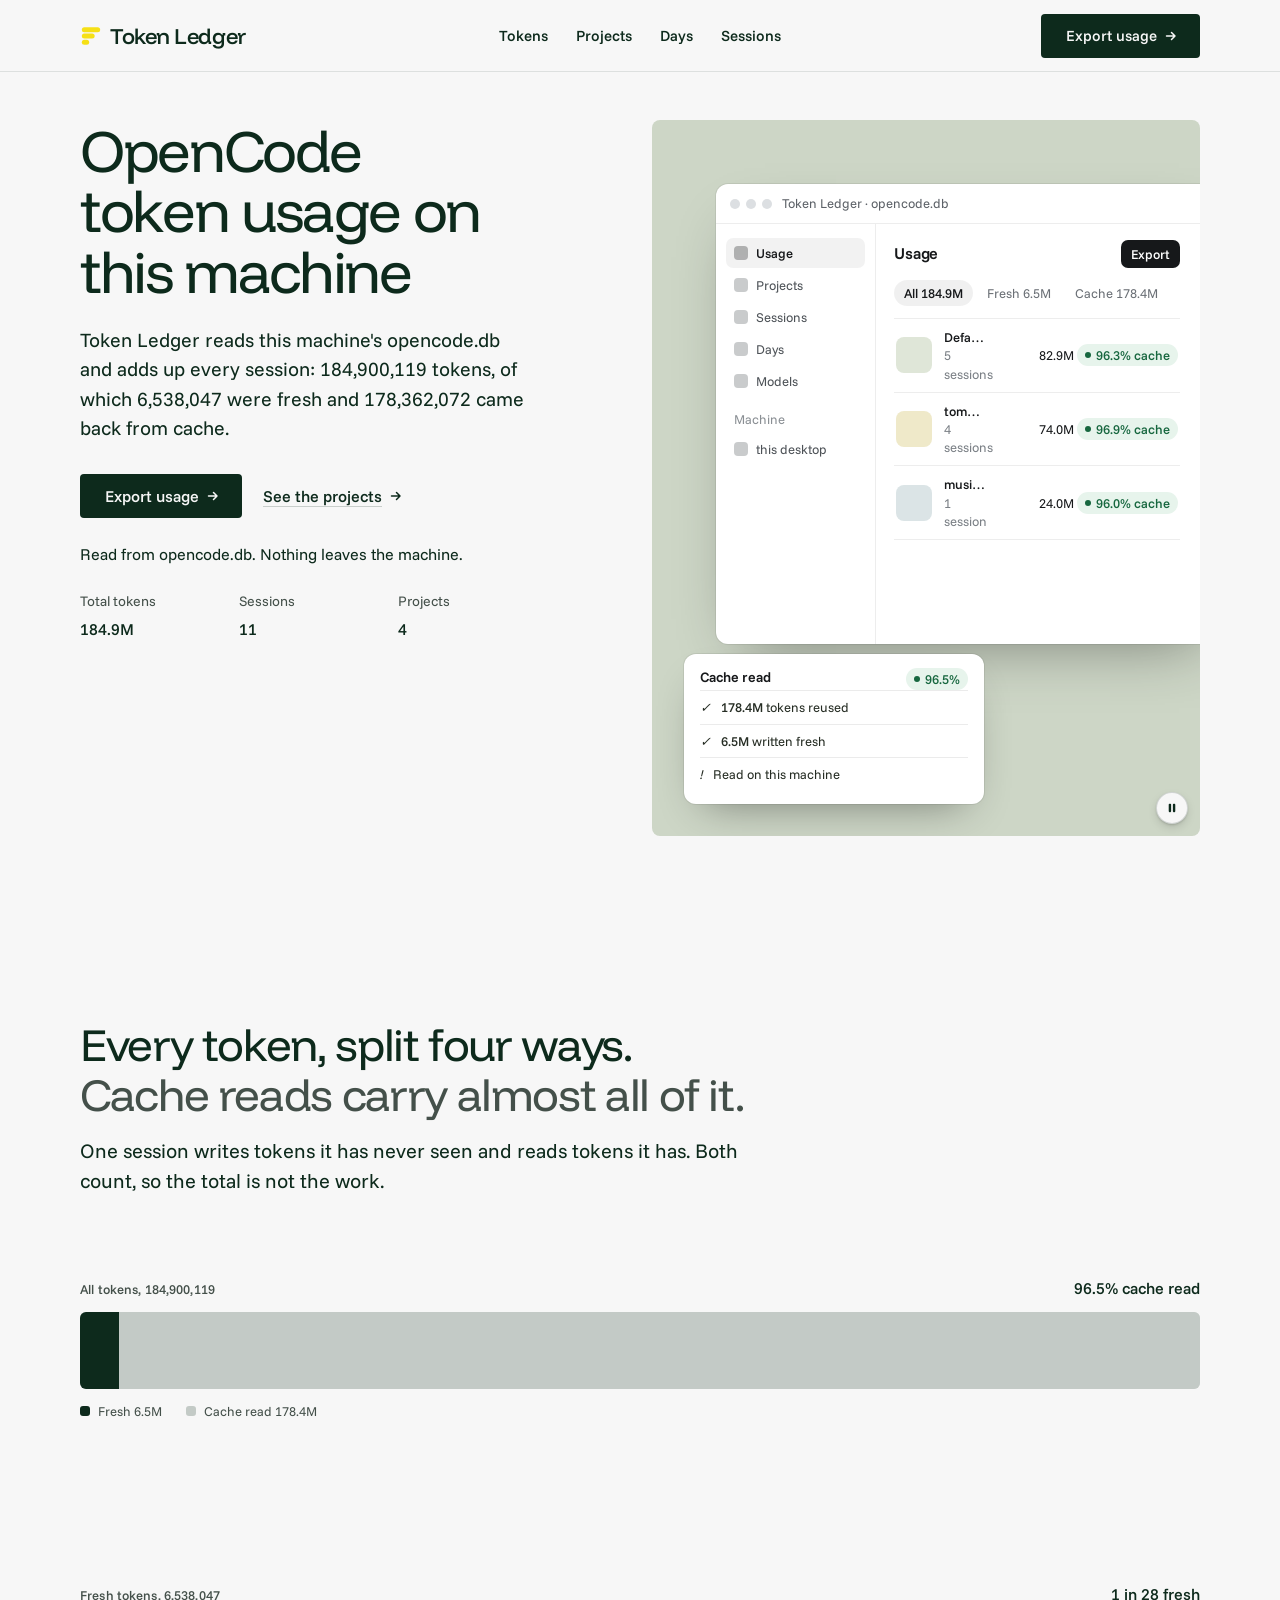
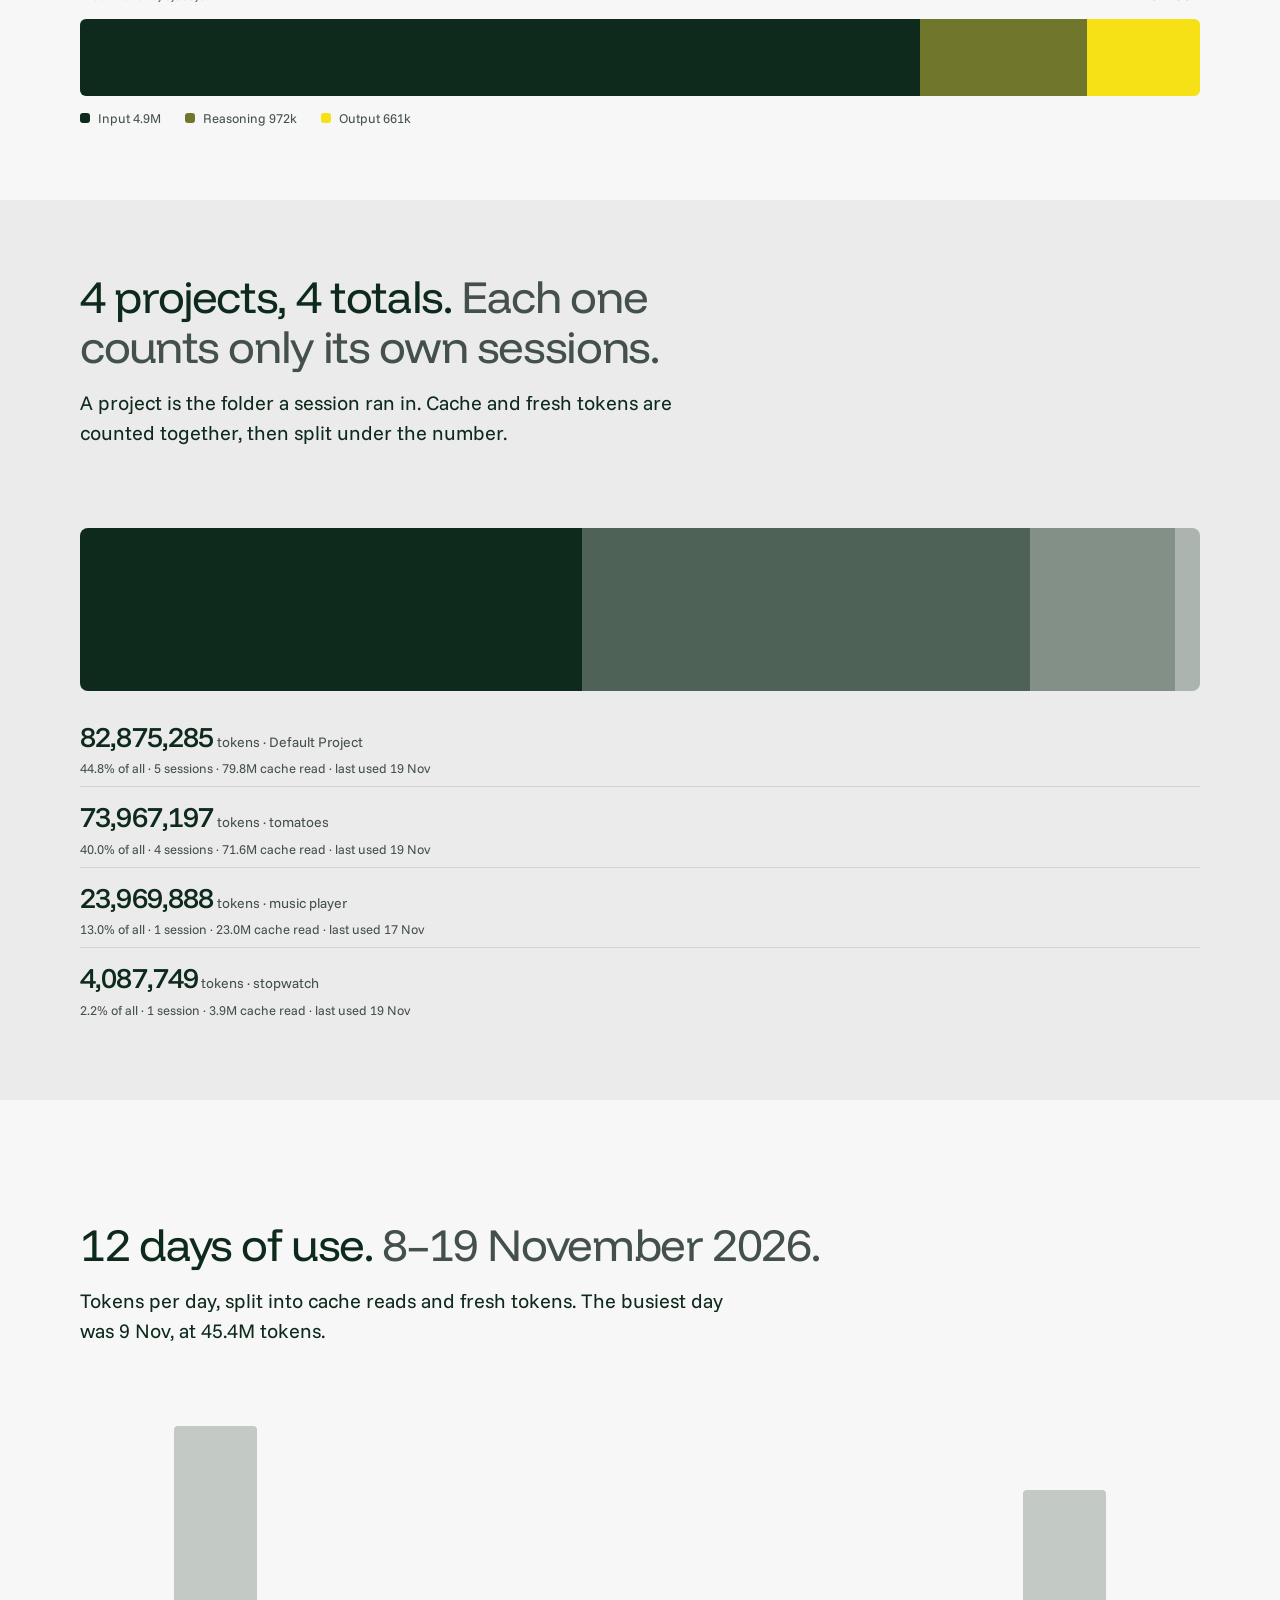
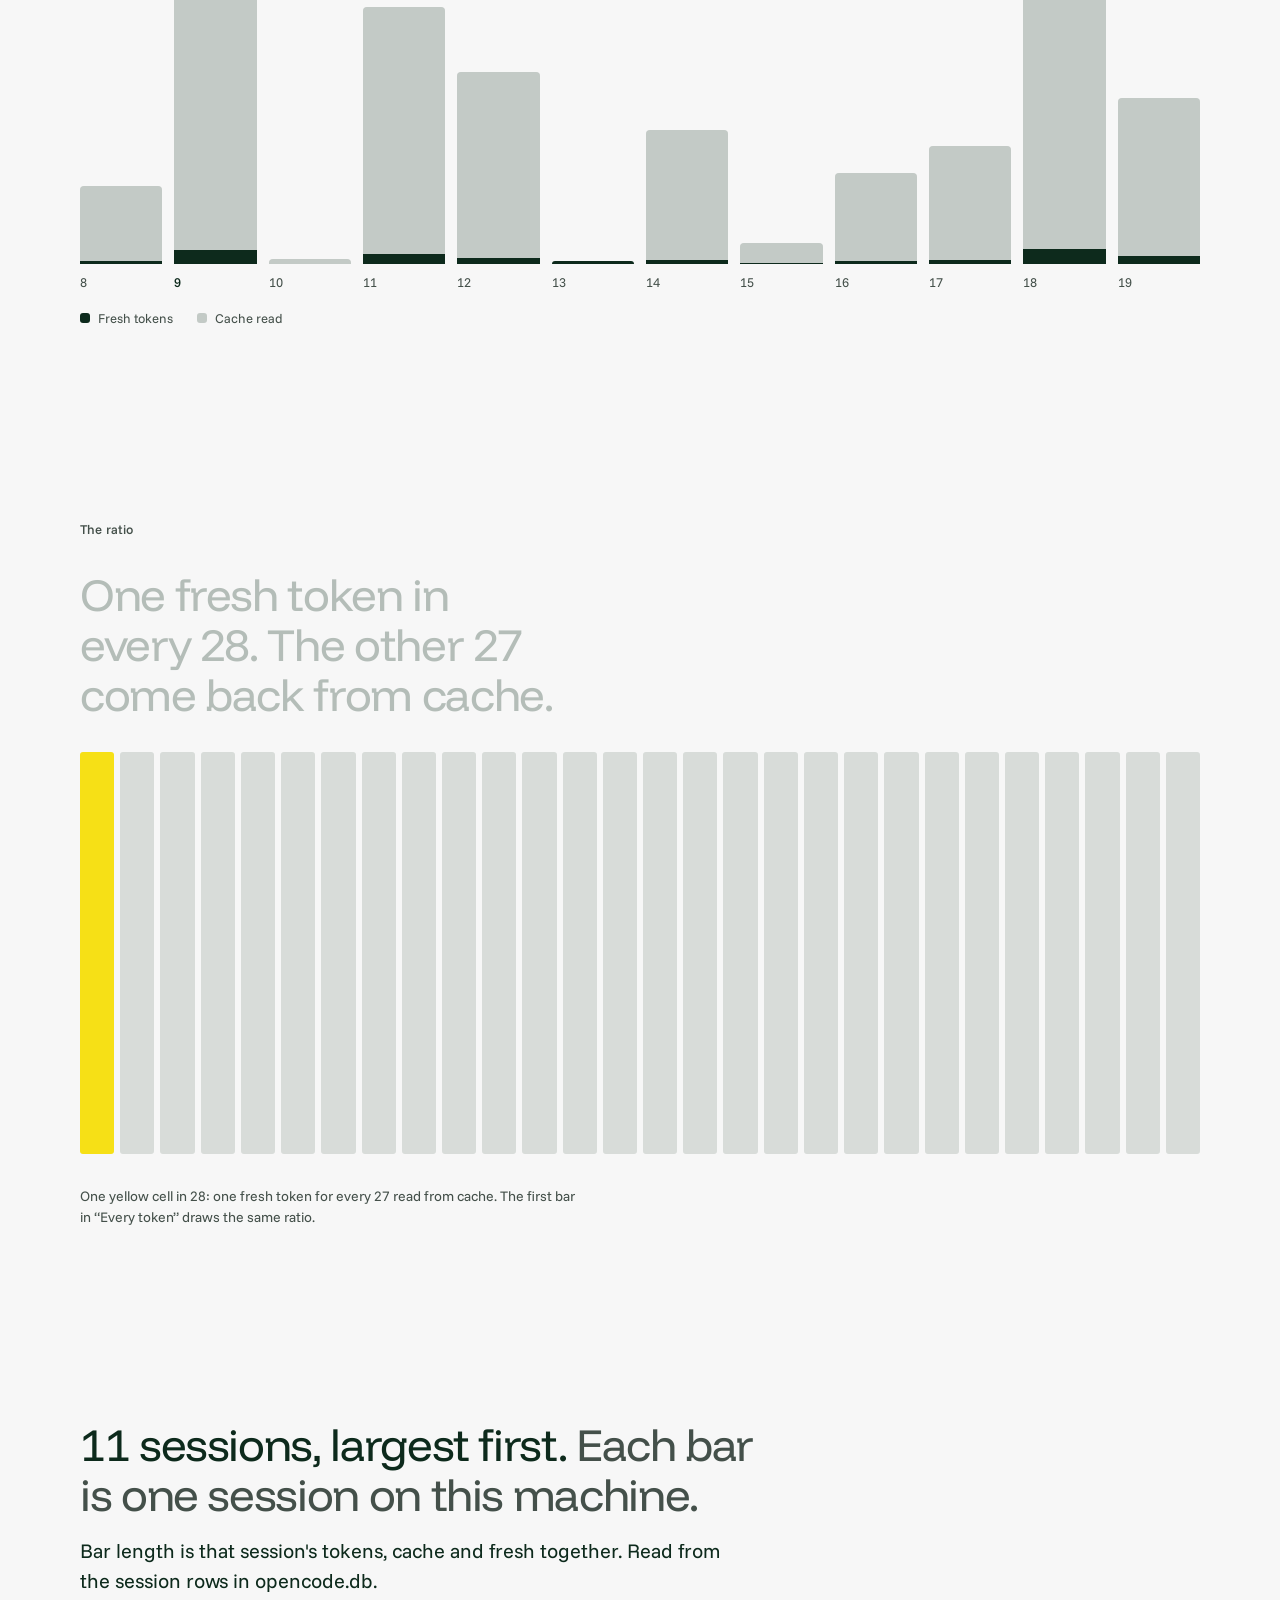
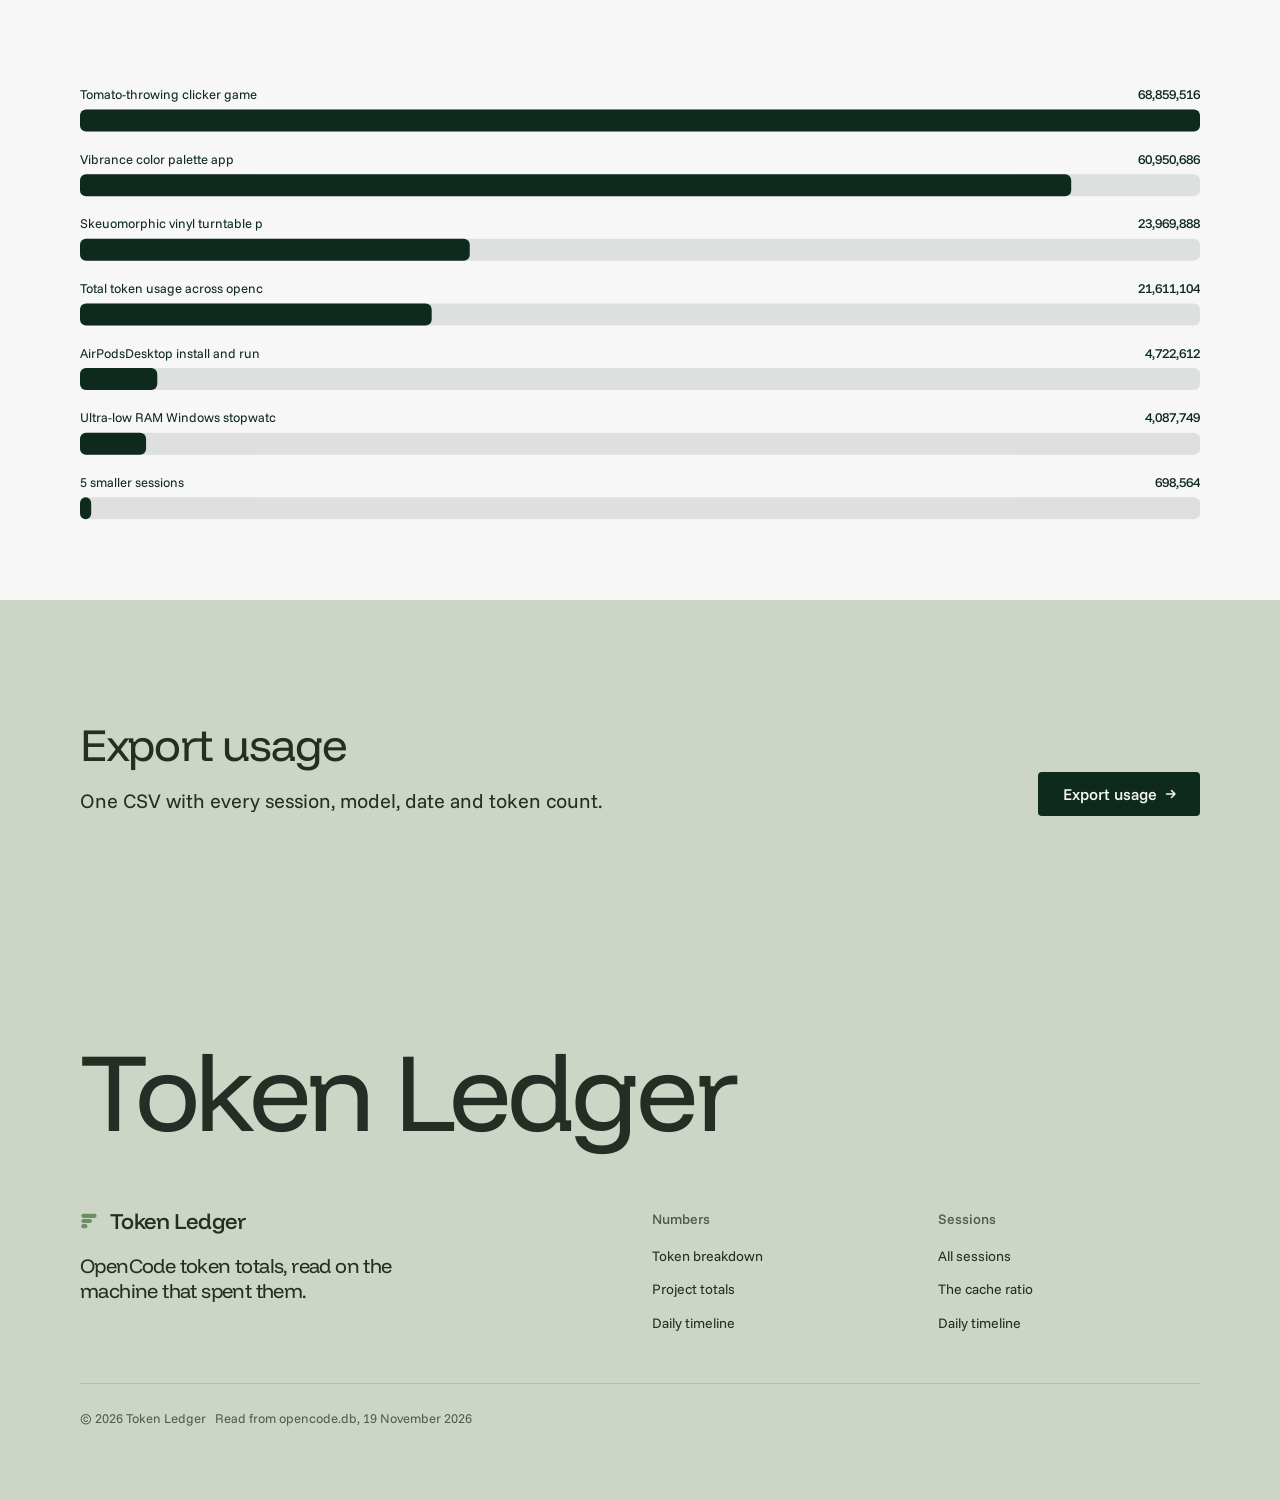
==== index.html @ 2a066fdc "Add the Token Ledger page: tokens, projects, timeline, sessions" ====
<!doctype html>
<html lang="en" data-type="software" data-radius="sharp" data-ground="sage" data-buttons="arrow" data-motion>
<head>
<meta charset="utf-8">
<meta name="viewport" content="width=device-width, initial-scale=1, viewport-fit=cover">
<title>Token Ledger: OpenCode token usage on this machine</title>
<meta name="description" content="Every token OpenCode wrote and every token it read from cache, added up from this machine's opencode.db: 184,900,119 tokens across 11 sessions and 4 projects.">
<meta property="og:type" content="website">
<meta property="og:title" content="Token Ledger: OpenCode token usage on this machine">
<meta property="og:description" content="Totals, per-project breakdown, daily timeline and session table from this machine's opencode.db.">
<meta property="og:image" content="share.jpg">
<meta name="twitter:card" content="summary_large_image">
<link rel="icon" href="favicon.svg" type="image/svg+xml">
<meta name="theme-color" content="#f7f7f7">
<meta name="site-kind" content="software">
<meta name="page-type" content="software">
<link rel="preconnect" href="https://fonts.googleapis.com">
<link rel="preconnect" href="https://fonts.gstatic.com" crossorigin>
<link href="https://fonts.googleapis.com/css2?family=Funnel+Display:wght@400..700&family=Funnel+Sans:wght@400..600&family=DM+Mono:wght@400;500&display=swap" rel="stylesheet">
<link rel="stylesheet" href="assets/system.css">
<link rel="stylesheet" href="assets/ui/cards.css">
<link rel="stylesheet" href="assets/motion/motion.css">
<link rel="stylesheet" href="assets/backgrounds/backgrounds.css">
<link rel="stylesheet" href="assets/layout/layout.css">
<link rel="stylesheet" href="assets/icons/icon.css">
<link rel="stylesheet" href="assets/layout/demo.css">
<link rel="stylesheet" href="usage.css">
<style>
:root {
  --p-bg: #f7f7f7; --p-surface: #ebebeb; --p-ink: #0d2a1c; --p-muted: #44504a;
  --p-accent: #f6e016; --p-accent-ink: #0d2a1c; --p-action: #0d2a1c; --p-action-ink: #f7f7f7;
  --p-inv-bg: #0d2a1c; --p-inv-surface: #1c3629; --p-inv-ink: #f7f7f7; --p-inv-muted: #97a39c;
  --p-inv-accent: #f6e016; --p-inv-accent-ink: #0d2a1c; --p-inv-action: #f6e016; --p-inv-action-ink: #0d2a1c;
  --font-display: "Funnel Display", system-ui, sans-serif;
  --font-text: "Funnel Sans", system-ui, sans-serif;
  --font-mono: "DM Mono", ui-monospace, "SFMono-Regular", Menlo, Consolas, monospace;
  --display-weight: 400;
  --display-tracking: -0.03em;
  --display-tracking-xl: -0.04em;
  --ly-scale: 0.98;
}
</style>
<script>document.documentElement.classList.add('m-enter');setTimeout(()=>document.documentElement.classList.add('m-enter-done'),700)</script>
<script src="assets/backgrounds/backgrounds.js"></script>
</head>
<body>
<!-- type: software
     deal: hero collage, nav nav-centre, close close--word, footer footer--statement,
           rhythm surface-pairs, buttons arrow, mark stack, grounds: the lit sage ground (hero art, footer)
     moment: word-highlight, written inline in #note (the kit's moments folder shipped empty) -->

<header class="nav nav--centre">
  <div class="wrap nav__bar">
    <a class="skip-link" href="#top">Skip to content</a>
    <a class="nav__logo" href="#top"><span class="mark" data-mark="stack" aria-hidden="true"></span>Token Ledger</a>
    <nav class="nav__links" aria-label="Main">
      <div class="nav__item"><a class="nav__link" href="#tokens">Tokens</a></div>
      <div class="nav__item"><a class="nav__link" href="#projects">Projects</a></div>
      <div class="nav__item"><a class="nav__link" href="#timeline">Days</a></div>
      <div class="nav__item"><a class="nav__link" href="#sessions">Sessions</a></div>
    </nav>
    <div class="nav__actions">
      <button class="btn btn--primary" type="button" data-export>Export usage</button>
    </div>
    <button class="nav__toggle" type="button" aria-expanded="false" aria-label="Menu">
      <svg width="18" height="18" viewBox="0 0 18 18" aria-hidden="true"><path d="M2 5h14M2 13h14" stroke="currentColor" stroke-width="1.6" stroke-linecap="round"/></svg>
    </button>
  </div>
</header>

<main id="top">
  <section class="hero hero--collage" data-enter aria-labelledby="hero-h">
    <div class="wrap"><div class="hero-text grid hero__grid">
      <div class="hero__text span-5">
        <h1 id="hero-h">OpenCode token usage on this machine</h1>
        <p class="hero__lead">Token Ledger reads this machine's opencode.db and adds up every session: 184,900,119 tokens, of which 6,538,047 were fresh and 178,362,072 came back from cache.</p>
        <div class="btn-row"><button class="btn btn--primary" type="button" data-export>Export usage</button><a class="btn btn--secondary" href="#projects">See the projects</a></div>
        <p class="hero__proof">Read from opencode.db. Nothing leaves the machine.</p>
        <dl class="hero-facts">
          <div><dt>Total tokens</dt><dd>184.9M</dd></div>
          <div><dt>Sessions</dt><dd>11</dd></div>
          <div><dt>Projects</dt><dd>4</dd></div>
        </dl>
      </div>
      <div class="hero__art span-6 start-7" role="img" aria-label="Token Ledger's usage window: the three projects with their totals, and a card showing that 96.5% of tokens were read from cache">
        <div class="ly-piece ly-piece--main d-win" aria-hidden="true">
          <div class="d-win__bar"><span class="d-win__dots"><i></i><i></i><i></i></span><span>Token Ledger · opencode.db</span></div>
          <div class="d-win__body">
            <div class="d-side">
              <span class="is-on"><i></i>Usage</span><span><i></i>Projects</span><span><i></i>Sessions</span><span><i></i>Days</span><span><i></i>Models</span>
              <span class="d-side__label">Machine</span><span><i></i>this desktop</span>
            </div>
            <div class="d-main">
              <div class="d-main__head"><h4>Usage</h4><span class="d-btn">Export</span></div>
              <div class="d-tabs"><span class="is-on">All 184.9M</span><span>Fresh 6.5M</span><span>Cache 178.4M</span></div>
              <div class="d-rows">
                <div class="d-row"><span class="d-thumb" style="background:#dfe6d8"></span><div><b>Default Project</b><small>5 sessions</small></div><span class="num">82.9M</span><span class="d-chip">96.3% cache</span></div>
                <div class="d-row"><span class="d-thumb" style="background:#efe9c9"></span><div><b>tomatoes</b><small>4 sessions</small></div><span class="num">74.0M</span><span class="d-chip">96.9% cache</span></div>
                <div class="d-row"><span class="d-thumb" style="background:#dbe4e6"></span><div><b>music player</b><small>1 session</small></div><span class="num">24.0M</span><span class="d-chip">96.0% cache</span></div>
              </div>
            </div>
          </div>
        </div>
        <div class="ly-piece ly-piece--note d-card" aria-hidden="true" data-ly-steps="700">
          <div class="d-card__row"><h5>Cache read</h5><span class="d-chip">96.5%</span></div>
          <div class="tl-note__line" data-step><i>✓</i><span><b>178.4M</b> tokens reused</span></div>
          <div class="tl-note__line" data-step><i>✓</i><span><b>6.5M</b> written fresh</span></div>
          <div class="tl-note__line" data-step><i class="warn">!</i><span>Read on this machine</span></div>
        </div>
      </div>
    </div></div>
  </section>

  <section class="section tl-fill" id="tokens" aria-labelledby="tokens-h">
    <div class="wrap">
      <div class="section-head">
        <h2 id="tokens-h">Every token, split four ways. <span class="muted">Cache reads carry almost all of it.</span></h2>
        <p>One session writes tokens it has never seen and reads tokens it has. Both count, so the total is not the work.</p>
      </div>
      <div class="tl-chart" role="img" aria-label="Token Ledger's split of 184,900,119 tokens: 96.5% cache read and 3.5% fresh. Of the 6,538,047 fresh tokens, 75.0% are input, 14.9% reasoning and 10.1% output.">
        <div class="tl-chart__unit">
          <p class="tl-scale"><span class="t-label muted">All tokens, 184,900,119</span><b>96.5% cache read</b></p>
          <div class="tl-bar tl-bar--lg"><i class="tl-bar__fresh" style="--fresh: 3.5%"></i><i class="tl-bar__cache"></i></div>
          <p class="tl-key"><span><i class="tl-swatch"></i>Fresh 6.5M</span><span><i class="tl-swatch tl-swatch--cache"></i>Cache read 178.4M</span></p>
        </div>
        <div class="tl-chart__unit">
          <p class="tl-scale"><span class="t-label muted">Fresh tokens, 6,538,047</span><b>1 in 28 fresh</b></p>
          <div class="tl-bar tl-bar--lg">
            <i class="tl-bar__fresh" style="--fresh: 75.0%"></i>
            <i class="tl-bar__fresh" style="--fresh: 14.9%; background: color-mix(in oklab, var(--ink) 55%, var(--accent))"></i>
            <i class="tl-bar__fresh" style="--fresh: 10.1%; background: var(--accent)"></i>
          </div>
          <p class="tl-key">
            <span><i class="tl-swatch"></i>Input 4.9M</span>
            <span><i class="tl-swatch" style="background: color-mix(in oklab, var(--ink) 55%, var(--accent))"></i>Reasoning 972k</span>
            <span><i class="tl-swatch" style="background: var(--accent)"></i>Output 661k</span>
          </p>
        </div>
      </div>
    </div>
  </section>

  <section class="section tl-fill ground-surface" id="projects" aria-labelledby="projects-h">
    <div class="wrap">
      <div class="section-head">
        <h2 id="projects-h">4 projects, 4 totals. <span class="muted">Each one counts only its own sessions.</span></h2>
        <p>A project is the folder a session ran in. Cache and fresh tokens are counted together, then split under the number.</p>
      </div>
      <div class="tl-split" role="img" aria-label="Share of all 184,900,119 tokens: Default Project 44.8%, tomatoes 40.0%, music player 13.0%, stopwatch 2.2%">
        <i style="width:44.8%; background:color-mix(in oklab, var(--ink) 100%, var(--bg))"></i>
        <i style="width:40.0%; background:color-mix(in oklab, var(--ink) 68%, var(--bg))"></i>
        <i style="width:13.0%; background:color-mix(in oklab, var(--ink) 44%, var(--bg))"></i>
        <i style="width:2.2%; background:color-mix(in oklab, var(--ink) 26%, var(--bg))"></i>
      </div>
      <ul class="tl-proj-list">
        <li>
          <p class="tl-proj__total"><b>82,875,285</b> tokens &middot; Default Project</p>
          <p class="tl-proj__meta">44.8% of all &middot; 5 sessions &middot; 79.8M cache read &middot; last used 19 Nov</p>
        </li>
        <li>
          <p class="tl-proj__total"><b>73,967,197</b> tokens &middot; tomatoes</p>
          <p class="tl-proj__meta">40.0% of all &middot; 4 sessions &middot; 71.6M cache read &middot; last used 19 Nov</p>
        </li>
        <li>
          <p class="tl-proj__total"><b>23,969,888</b> tokens &middot; music player</p>
          <p class="tl-proj__meta">13.0% of all &middot; 1 session &middot; 23.0M cache read &middot; last used 17 Nov</p>
        </li>
        <li>
          <p class="tl-proj__total"><b>4,087,749</b> tokens &middot; stopwatch</p>
          <p class="tl-proj__meta">2.2% of all &middot; 1 session &middot; 3.9M cache read &middot; last used 19 Nov</p>
        </li>
      </ul>
    </div>
  </section>

  <section class="section tl-fill" id="timeline" aria-labelledby="timeline-h">
    <div class="wrap">
      <div class="section-head">
        <h2 id="timeline-h">12 days of use. <span class="muted">8&ndash;19 November 2026.</span></h2>
        <p>Tokens per day, split into cache reads and fresh tokens. The busiest day was 9 Nov, at 45.4M tokens.</p>
      </div>
      <div class="tl-days" style="--cols: 12" role="img" aria-label="Daily token totals from 8&ndash;19 November 2026, 12 bars, the busiest 9 Nov at 45.4M tokens">
        <div class="tl-day" style="--v:16.6"><div class="tl-day__fill"><i class="tl-day__cache" style="--f:96.8"></i><i class="tl-day__fresh" style="--f:3.2"></i></div><span class="tl-day__label">8</span></div>
        <div class="tl-day tl-day--peak" style="--v:100.0"><div class="tl-day__fill"><i class="tl-day__cache" style="--f:96.8"></i><i class="tl-day__fresh" style="--f:3.2"></i></div><span class="tl-day__label">9</span></div>
        <div class="tl-day" style="--v:1.1"><div class="tl-day__fill"><i class="tl-day__cache" style="--f:96.8"></i><i class="tl-day__fresh" style="--f:3.2"></i></div><span class="tl-day__label">10</span></div>
        <div class="tl-day" style="--v:55.0"><div class="tl-day__fill"><i class="tl-day__cache" style="--f:96.1"></i><i class="tl-day__fresh" style="--f:3.9"></i></div><span class="tl-day__label">11</span></div>
        <div class="tl-day" style="--v:41.1"><div class="tl-day__fill"><i class="tl-day__cache" style="--f:97.0"></i><i class="tl-day__fresh" style="--f:3.0"></i></div><span class="tl-day__label">12</span></div>
        <div class="tl-day tl-day--zero" style="--v:0.0"><div class="tl-day__fill"><i class="tl-day__cache" style="--f:0.0"></i><i class="tl-day__fresh" style="--f:100.0"></i></div><span class="tl-day__label">13</span></div>
        <div class="tl-day" style="--v:28.6"><div class="tl-day__fill"><i class="tl-day__cache" style="--f:97.0"></i><i class="tl-day__fresh" style="--f:3.0"></i></div><span class="tl-day__label">14</span></div>
        <div class="tl-day" style="--v:4.5"><div class="tl-day__fill"><i class="tl-day__cache" style="--f:97.0"></i><i class="tl-day__fresh" style="--f:3.0"></i></div><span class="tl-day__label">15</span></div>
        <div class="tl-day" style="--v:19.5"><div class="tl-day__fill"><i class="tl-day__cache" style="--f:97.0"></i><i class="tl-day__fresh" style="--f:3.0"></i></div><span class="tl-day__label">16</span></div>
        <div class="tl-day" style="--v:25.3"><div class="tl-day__fill"><i class="tl-day__cache" style="--f:96.9"></i><i class="tl-day__fresh" style="--f:3.1"></i></div><span class="tl-day__label">17</span></div>
        <div class="tl-day" style="--v:80.2"><div class="tl-day__fill"><i class="tl-day__cache" style="--f:96.1"></i><i class="tl-day__fresh" style="--f:3.9"></i></div><span class="tl-day__label">18</span></div>
        <div class="tl-day" style="--v:35.5"><div class="tl-day__fill"><i class="tl-day__cache" style="--f:95.1"></i><i class="tl-day__fresh" style="--f:4.9"></i></div><span class="tl-day__label">19</span></div>
      </div>
      <div class="tl-key tl-timeline-key">
        <span><i class="tl-swatch"></i>Fresh tokens</span>
        <span><i class="tl-swatch tl-swatch--cache"></i>Cache read</span>
      </div>
    </div>
  </section>

  <section class="section tl-fill tl-note" id="note" aria-labelledby="note-h" data-scroll-moment>
    <div class="wrap">
      <p class="t-label muted">The ratio</p>
      <h2 id="note-h" class="tl-statement"><span class="tl-say"><span class="tl-word" data-word>One</span> <span class="tl-word" data-word>fresh</span> <span class="tl-word" data-word>token</span> <span class="tl-word" data-word>in</span> <span class="tl-word" data-word>every</span> <span class="tl-word" data-word>28.</span></span> <span class="tl-say"><span class="tl-word tl-word--muted" data-word>The</span> <span class="tl-word tl-word--muted" data-word>other</span> <span class="tl-word tl-word--muted" data-word>27</span> <span class="tl-word tl-word--muted" data-word>come</span> <span class="tl-word tl-word--muted" data-word>back</span> <span class="tl-word tl-word--muted" data-word>from</span> <span class="tl-word tl-word--muted" data-word>cache.</span></span></h2>
      <div class="tl-dots" style="--n: 28" role="img" aria-label="One yellow cell and 27 pale cells: one fresh token for every 27 read from cache"><i class="is-fresh"></i><i></i><i></i><i></i><i></i><i></i><i></i><i></i><i></i><i></i><i></i><i></i><i></i><i></i><i></i><i></i><i></i><i></i><i></i><i></i><i></i><i></i><i></i><i></i><i></i><i></i><i></i><i></i></div>
      <p class="t-small muted tl-note__foot">One yellow cell in 28: one fresh token for every 27 read from cache. The first bar in “Every token” draws the same ratio.</p>
    </div>
  </section>

  <section class="section tl-fill" id="sessions" aria-labelledby="sessions-h">
    <div class="wrap">
      <div class="section-head">
        <h2 id="sessions-h">11 sessions, largest first. <span class="muted">Each bar is one session on this machine.</span></h2>
        <p>Bar length is that session's tokens, cache and fresh together. Read from the session rows in opencode.db.</p>
      </div>
      <svg class="tl-sbar" width="100%" aria-labelledby="sessions-h">
        <text class="tl-sbar__name" x="0" y="5.14%">Tomato-throwing clicker game</text>
        <text class="tl-sbar__value" x="100%" y="5.14%" text-anchor="end">68,859,516</text>
        <rect class="tl-sbar__track" x="0" y="7.43%" width="100%" height="4.86%" rx="6"/>
        <rect class="tl-sbar__fill" x="0" y="7.43%" width="100.0%" height="4.86%" rx="6"/>
        <text class="tl-sbar__name" x="0" y="19.43%">Vibrance color palette app</text>
        <text class="tl-sbar__value" x="100%" y="19.43%" text-anchor="end">60,950,686</text>
        <rect class="tl-sbar__track" x="0" y="21.71%" width="100%" height="4.86%" rx="6"/>
        <rect class="tl-sbar__fill" x="0" y="21.71%" width="88.5%" height="4.86%" rx="6"/>
        <text class="tl-sbar__name" x="0" y="33.71%">Skeuomorphic vinyl turntable p</text>
        <text class="tl-sbar__value" x="100%" y="33.71%" text-anchor="end">23,969,888</text>
        <rect class="tl-sbar__track" x="0" y="36.00%" width="100%" height="4.86%" rx="6"/>
        <rect class="tl-sbar__fill" x="0" y="36.00%" width="34.8%" height="4.86%" rx="6"/>
        <text class="tl-sbar__name" x="0" y="48.00%">Total token usage across openc</text>
        <text class="tl-sbar__value" x="100%" y="48.00%" text-anchor="end">21,611,104</text>
        <rect class="tl-sbar__track" x="0" y="50.29%" width="100%" height="4.86%" rx="6"/>
        <rect class="tl-sbar__fill" x="0" y="50.29%" width="31.4%" height="4.86%" rx="6"/>
        <text class="tl-sbar__name" x="0" y="62.29%">AirPodsDesktop install and run</text>
        <text class="tl-sbar__value" x="100%" y="62.29%" text-anchor="end">4,722,612</text>
        <rect class="tl-sbar__track" x="0" y="64.57%" width="100%" height="4.86%" rx="6"/>
        <rect class="tl-sbar__fill" x="0" y="64.57%" width="6.9%" height="4.86%" rx="6"/>
        <text class="tl-sbar__name" x="0" y="76.57%">Ultra-low RAM Windows stopwatc</text>
        <text class="tl-sbar__value" x="100%" y="76.57%" text-anchor="end">4,087,749</text>
        <rect class="tl-sbar__track" x="0" y="78.86%" width="100%" height="4.86%" rx="6"/>
        <rect class="tl-sbar__fill" x="0" y="78.86%" width="5.9%" height="4.86%" rx="6"/>
        <text class="tl-sbar__name" x="0" y="90.86%">5 smaller sessions</text>
        <text class="tl-sbar__value" x="100%" y="90.86%" text-anchor="end">698,564</text>
        <rect class="tl-sbar__track" x="0" y="93.14%" width="100%" height="4.86%" rx="6"/>
        <rect class="tl-sbar__fill" x="0" y="93.14%" width="1.0%" height="4.86%" rx="6"/>
      </svg>
    </div>
  </section>
</main>

<footer class="footer closing footer--statement" id="contact" aria-labelledby="close-h">
  <div class="wrap">
    <div class="closing__cta close--word">
      <div class="section-head--split">
        <div><h2 id="close-h">Export usage</h2><p class="t-lead">One CSV with every session, model, date and token count.</p></div>
        <button class="btn btn--primary" type="button" data-export>Export usage</button>
      </div>
      <p class="close__word" aria-hidden="true">Token Ledger</p>
    </div>
    <div class="closing__links">
      <div class="grid">
        <div class="span-6 stack-4">
          <a class="nav__logo" href="#top"><span class="mark" data-mark="stack" aria-hidden="true"></span>Token Ledger</a>
          <p class="footer__lede">OpenCode token totals, read on the machine that spent them.</p>
        </div>
        <div class="span-3 start-7 footer__col"><h3>Numbers</h3><ul><li><a href="#tokens">Token breakdown</a></li><li><a href="#projects">Project totals</a></li><li><a href="#timeline">Daily timeline</a></li></ul></div>
        <div class="span-3 footer__col"><h3>Sessions</h3><ul><li><a href="#sessions">All sessions</a></li><li><a href="#note">The cache ratio</a></li><li><a href="#timeline">Daily timeline</a></li></ul></div>
      </div>
      <div class="footer__legal">
        <span>&copy; 2026 Token Ledger &nbsp; Read from opencode.db, 19 November 2026</span>
      </div>
    </div>
  </div>
</footer>

<script type="module" src="assets/system.js"></script>
<script type="module" src="assets/motion/motion.js"></script>
<script type="module" src="assets/layout/layout.js"></script>
<script type="module" src="usage.js"></script>
</body>
</html>
---- assets/system.css ----
/*
  taste-skill system.css - the one system for the page. Link it first, then assets/ui/cards.css (the
  feature card, its panel and the fragment placements), then set the palette (--p-*), the fonts and
  the radius set on :root in the page (node scripts/start.mjs prints that block).
  Do not add a second grid, spacing scale, type scale, radius scale, button or card style.
*/

/* ---------------------------------------------------------------- tokens */
:root {
  /* palette (hex only; fx.js reads --bg --surface --ink --muted --accent --accent-ink) */
  --p-bg: #ffffff;
  --p-surface: #f4f4f4;
  --p-ink: #111111;
  --p-muted: #6b6b6b;
  --p-accent: #1a4be0;
  --p-accent-ink: #ffffff;
  --p-action: #1a4be0;      /* buttons, links, focus: the accent, or the ink when the accent is too pale */
  --p-action-ink: #ffffff;
  --p-inv-bg: #111111;
  --p-inv-surface: #1c1c1c;
  --p-inv-ink: #f4f4f4;
  --p-inv-muted: #a3a3a3;
  --p-inv-accent: #ffffff;
  --p-inv-accent-ink: #111111;
  --p-inv-action: #ffffff;
  --p-inv-action-ink: #111111;
  /* the lit ground behind UI and in the closing band (references/cards.md), one per page, tech pages only
     (none on kind other, which is flat): <html data-ground="sand|sky|sage|painting">. system.js gives it to every ground
     that holds UI, on light and dark pages alike; --hue on one panel changes only its accent */
  --ground-bg: #d9ccb7; --ground-surface: #e9e0d2; --ground-ink: #2a2622; --ground-muted: #5a534a; --ground-accent: #a8794a;

  /* fonts */
  --font-display: system-ui, -apple-system, "Segoe UI", sans-serif;
  --font-text: system-ui, -apple-system, "Segoe UI", sans-serif;
  --font-mono: ui-monospace, "SFMono-Regular", Menlo, Consolas, monospace;
  --display-weight: 400;    /* headlines 400; 500 on a tech page (software, gaming, hardware) */
  --display-tracking: -0.025em;

  /* the page rhythm (references/layout-v4.md): one section per screen. The header is fixed and
     --nav tall; every section is padded --padt above and --padb (plus the phone action bar, --bar)
     below, and is exactly one or two screens tall (--h: 1 or 2; --hm on a phone). The hero's words
     start --hgap under the header and its content ends --hpadb above the fold. */
  --nav: 72px;
  --padt: 120px;
  --padb: 72px;
  --hgap: 48px;
  --hpadb: 64px;
  --bar: 0px;
  /* grid: one .wrap (alias .container) for the header, every section and the footer, the same
     --gut on both sides: 1280 wide at x 80-1360 at 1440, 342 at x 24-366 at 390 */
  --container: 1280px;
  --gut: 80px;
  --pad: var(--gut);
  --gutter: 24px;

  /* spacing: 4/8 scale */
  --s-1: 4px;  --s-2: 8px;  --s-3: 12px; --s-4: 16px; --s-5: 24px;
  --s-6: 32px; --s-7: 48px; --s-8: 64px; --s-9: 96px; --s-10: 128px;
  --section: 40px;      /* only a .section outside main (the kit's demo pages); every main > section and
                           footer.closing take --padt and --padb */
  --section-band: 56px; /* the same for an older footer outside footer.closing */
  --head-gap: 48px;     /* the one heading-to-content gap, 32 on a phone (layout.css reads it as --ly-head-gap) */
  --card-pad: 16px;     /* card padding (cards.css sets its own for cards with a panel) */
  --card-gap: 16px;     /* gap between cards */

  /* type scale (the only sizes on the page) */
  --t-label: 13px;
  --t-small: 14px;
  --t-body: 16px;
  --t-lead: 18px;
  --t-card: 18px;
  --t-h3: 24px;
  /* straight lines from the phone size at 390 to the desktop size at 1440 (system.md's table) */
  --t-h2: clamp(30px, 1.72vw + 23.3px, 48px);
  --t-h1: clamp(38px, 3.24vw + 25.4px, 72px);
  /* a big number stays a step under the h2 (VI-11): 38 at 1440, 28 at 390, so it never reads as a
     section heading; a stats row and a price set their own, smaller still */
  --t-stat: clamp(28px, .952vw + 24.29px, 38px);

  /* radius: one scale (soft by default; data-radius on <html> switches it) */
  --r-sm: 8px;  --r-md: 12px; --r-lg: 20px; --r-btn: 8px;

  /* controls (fixed here; a page never adds its own) */
  --btn-h: 44px;
  --btn-h-sm: 36px;
  --nav-h: var(--nav);  /* the older name, kept for the kit's files */
  --icon: 16px;         /* small icons: socials, menu chevrons, mono brand marks */

  /* motion: the one UI ease-out (motion.css --m-ease and ui/base.css --u-ease read it; references/motion.md) */
  --ease: cubic-bezier(.2, .8, .2, 1);
  --dur: 180ms;
}
html[data-radius="sharp"] { --r-sm: 4px; --r-md: 6px;  --r-lg: 8px;  --r-btn: 4px; }
html[data-radius="soft"]  { --r-sm: 8px; --r-md: 12px; --r-lg: 20px; --r-btn: 8px; }
html[data-radius="round"] { --r-sm: 10px; --r-md: 16px; --r-lg: 24px; --r-btn: 999px; }
/* the four lit grounds (references/cards.md); sand is the default above. painting goes with
   painterly-landscape (x.ai's daylight sky over olive hills) */
html[data-ground="sky"]      { --ground-bg: #c6d3df; --ground-surface: #d6e0e9; --ground-ink: #25303a; --ground-muted: #4d5964; --ground-accent: #3f6a92; }
html[data-ground="sage"]     { --ground-bg: #cdd6c6; --ground-surface: #dce3d6; --ground-ink: #262d24; --ground-muted: #535b51; --ground-accent: #6c8e63; }
html[data-ground="painting"] { --ground-bg: #79a8d6; --ground-surface: #a6c4e2; --ground-ink: #16212c; --ground-muted: #273949; --ground-accent: #9c9b3c; }
/* cards.css takes its card and panel radii from this scale */
html[data-radius] .card { --c-r: var(--r-lg); }
html[data-radius] .panel { --p-r: var(--r-md); }

/* a phone: the header 56, the sections padded 96 / 48, the hero's words 40 under the header and its
   content ending 24 above the fold, 24 at both sides, 12 between columns */
@media (max-width: 639px) {
  :root { --nav: 56px; --padt: 96px; --padb: 48px; --hgap: 40px; --hpadb: 24px; --gut: 24px; --gutter: 12px; --card-gap: 12px; --head-gap: 32px; }
}
@media (min-width: 640px) {
  :root { --gut: 48px; --section: 48px; --section-band: 72px; --card-pad: 24px; }
}
@media (min-width: 1024px) {
  :root { --gut: 80px; --section: 56px; --section-band: 96px; --card-gap: 24px;
          --t-lead: 20px; --t-card: 20px; --t-h3: 28px; }
  /* a place (and a local service): the 1200 column at x 120-1320 */
  html[data-type="place"] { --gut: 120px; --container: 1200px; }
}
/* a place (VI-06, ST-96, PH-23): its own smaller type (h1 48/53 and 32/37, h2 32/40 and 24/30, titles
   and the sub-line 20 and 18), the Recipe 3 hero's gap under its photograph (40, 24 on a phone),
   square photographs and cards and 2px buttons, whatever data-radius and data-buttons say */
:root[data-type="place"] {
  --hgap: 40px;
  --t-h1: clamp(32px, 1.524vw + 26.06px, 48px);
  --t-h2: clamp(24px, .762vw + 21px, 32px);
  --t-h3: clamp(20px, .381vw + 18.51px, 24px);
  --r-sm: 2px; --r-md: 0px; --r-lg: 0px; --r-btn: 2px;
}
:root[data-type="place"] :is(h1, .t-h1) { line-height: 1.104; }
:root[data-type="place"] :is(h2, .t-h2) { line-height: 1.25; }
@media (max-width: 639px) {
  :root[data-type="place"] { --hgap: 24px; }
  :root[data-type="place"] :is(h1, .t-h1) { line-height: 1.156; }
}

/* ---------------------------------------------------------------- grounds (at most three) */
:root, .ground-base {
  --bg: var(--p-bg); --surface: var(--p-surface); --ink: var(--p-ink); --muted: var(--p-muted);
  --accent: var(--p-accent); --accent-ink: var(--p-accent-ink); --card: var(--p-surface);
  --action: var(--p-action); --action-ink: var(--p-action-ink);
}
.ground-surface {
  --bg: var(--p-surface); --surface: var(--p-bg); --ink: var(--p-ink); --muted: var(--p-muted);
  --accent: var(--p-accent); --accent-ink: var(--p-accent-ink); --card: var(--p-bg);
  --action: var(--p-action); --action-ink: var(--p-action-ink);
}
.ground-inverse {
  --bg: var(--p-inv-bg); --surface: var(--p-inv-surface); --ink: var(--p-inv-ink); --muted: var(--p-inv-muted);
  --accent: var(--p-inv-accent); --accent-ink: var(--p-inv-accent-ink); --card: var(--p-inv-surface);
  --action: var(--p-inv-action); --action-ink: var(--p-inv-action-ink);
}
:root, .ground-base, .ground-surface, .ground-inverse {
  --line: color-mix(in oklab, var(--ink) 11%, transparent);
  --line-strong: color-mix(in oklab, var(--ink) 20%, transparent);
  /* effects (fx.js) and UI fragments (assets/ui) take the colours of the ground they sit on */
  --fx-bg: var(--bg); --fx-surface: var(--surface); --fx-ink: var(--ink); --fx-muted: var(--muted);
  --fx-accent: var(--accent); --fx-accent-ink: var(--accent-ink);
  --ui-font: var(--font-text); --ui-mono: var(--font-mono); --ui-radius: var(--r-md);
}
.ground-base, .ground-surface, .ground-inverse { background: var(--bg); color: var(--ink); }

/* ---------------------------------------------------------------- base */
*, *::before, *::after { box-sizing: border-box; }
/* an anchor lands on the section's top (the judge's frame): the fixed header covers --nav of its --padt */
html { -webkit-text-size-adjust: 100%; scroll-padding-top: 0; scroll-behavior: auto; margin: 0; }
body {
  margin: 0; background: var(--bg); color: var(--ink);
  font: 400 var(--t-body)/1.55 var(--font-text);
  -webkit-font-smoothing: antialiased; text-rendering: optimizeLegibility; overflow-x: clip;
}
img, svg, video, canvas { display: block; max-width: 100%; }
/* hidden means hidden, also on an img the line above makes a block (a menu tab's photograph, a peek photograph) */
[hidden] { display: none !important; }
img, video { height: auto; }
a { color: inherit; text-decoration: none; }
button { font: inherit; color: inherit; }
h1, h2, h3, h4, p, ul, ol, figure, blockquote { margin: 0; }
ul, ol { padding: 0; list-style: none; }
h1, h2, h3, h4 {
  font-family: var(--font-display); font-weight: var(--display-weight);
  letter-spacing: var(--display-tracking); text-wrap: balance; overflow-wrap: break-word;
  /* a long word (a German compound at 390) breaks at a syllable with a hyphen, in the language of <html lang>;
     only words of 10 letters or more, 4 at least on each side, so a short English heading never breaks */
  hyphens: auto; -webkit-hyphens: auto; hyphenate-limit-chars: 10 4 4;
}
h1, .t-h1 { font-size: var(--t-h1); line-height: 1.04; }
h2, .t-h2 { font-size: var(--t-h2); line-height: 1.1; }
h3, .t-h3 { font-size: var(--t-h3); line-height: 1.2; }
h4, .t-card { font-family: var(--font-text); font-weight: 500; font-size: var(--t-card); line-height: 1.3; letter-spacing: -0.01em; }
p { text-wrap: pretty; }
.t-lead  { font-size: var(--t-lead); line-height: 1.5; }
.t-body  { font-size: var(--t-body); line-height: 1.55; }
.t-small { font-size: var(--t-small); line-height: 1.5; }
.t-label { font-size: var(--t-label); font-weight: 500; line-height: 1.4; letter-spacing: 0.01em; }
.t-stat  { font-family: var(--font-display); font-weight: var(--display-weight); font-size: var(--t-stat);
           line-height: 1; letter-spacing: var(--display-tracking); font-variant-numeric: tabular-nums; }
.muted { color: var(--muted); }
.mono  { font-family: var(--font-mono); }
.measure { max-width: 62ch; }
:focus-visible { outline: 2px solid var(--action); outline-offset: 2px; border-radius: 2px; }
::selection { background: color-mix(in oklab, var(--accent) 30%, transparent); }

/* ---------------------------------------------------------------- grid */
.wrap, .container { width: min(100% - 2 * var(--gut), var(--container)); margin-inline: auto; padding-inline: 0; }
.grid { display: grid; grid-template-columns: repeat(12, minmax(0, 1fr)); column-gap: var(--gutter); row-gap: var(--card-gap); }
.grid > * { min-width: 0; grid-column: 1 / -1; }
.section { padding-block: var(--section); }

/* ---------------------------------------------------------------- one section per screen
   The page is a stack of screens. Framed at scrollY = k x the screen height, a shot shows exactly one
   section: the hero alone on the first screen, every other section (and footer.closing, the close and
   the footer in one) exactly one or two screens tall, its h2 first, --padt under its top. Heights
   and padding do it: no pinning, snapping or script.
     <section class="section" id=".." style="--h: 2">     (2 screens; --hm sets a phone's count alone)
       <div class="wrap"> the h2 first, then the content </div>     (the one in-flow child)
     </section>
   A layer (a full-bleed photograph or ground behind the words) is an <img class="layer" aria-hidden="true">
   beside the .wrap. Content must fit: one screen holds 708px of content at 1440x900 (900 - 120 - 72),
   two hold 1,608 (the second screen's part starts --padt under its top with .g2). From 640 to 1279 a
   section keeps at least its screens and grows past them rather than overlap the next. */
main > :is(section, .section), footer.closing {
  position: relative; box-sizing: border-box;
  height: calc(var(--h, 1) * 100vh); height: calc(var(--h, 1) * 100svh);
  padding: var(--padt) 0 calc(var(--padb) + var(--bar));
}
main > :is(section, .section) > :is(.wrap, .container), footer.closing > .wrap { position: relative; z-index: 1; height: 100%; }
main > :is(section, .section) > :is(.wrap, .container):not(.grid) { display: flex; flex-direction: column; }
/* a .wrap that is the section's grid too (class="wrap grid"): its rows start at the top */
main > :is(section, .section) > :is(.wrap, .container).grid { align-content: start; }
/* .fill: the block that takes what the screen leaves under the heading (a photograph, a frame) */
main > :is(section, .section) > .wrap > .fill { flex: 1 1 0; min-height: 0; }
/* two screens as two groups: row 1 the h2 and the first group, row 2 the rest (no second h2), starting
   --padt under the second screen's top, so the second shot looks like any other section */
main > :is(section, .section).g2, footer.closing.g2 { --h: 2; }
main > :is(section, .section).g2 > :is(.wrap, .container), footer.closing.g2 > .wrap { display: grid; grid-template-rows: minmax(0, 1fr) minmax(0, 1fr); row-gap: calc(var(--padt) + var(--padb) + var(--bar)); }
main > :is(section, .section).g2 > :is(.wrap, .container) > *, footer.closing.g2 > .wrap > * { min-height: 0; align-self: start; }
main > :is(section, .section).g2 > :is(.wrap, .container) > :is(.group, .fill) { align-self: stretch; }
/* a group: one screen's part of a .g2 section (its h2 and first rows, or the rest) */
.group { display: flex; flex-direction: column; min-height: 0; }
/* each screen's card row runs down to that screen's foot (the cards stretch, their panels grow), so
   the second screen of a .g2 is never a short row over an empty ground; both rows end on the same line */
@media (min-width: 1024px) {
  main > :is(section, .section).g2 > .wrap > .grid:last-child,
  main > :is(section, .section).g2 > .wrap > .group > .grid:last-child { align-self: stretch; flex: 1 1 auto; min-height: 0; }
}
.group > .fill { flex: 1 1 0; min-height: 0; }
@media (min-width: 640px) and (max-width: 1279px) {
  main > :is(section, .section):not(.hero, .section--hero), footer.closing {
    height: auto; min-height: calc(var(--h, 1) * 100vh); min-height: calc(var(--h, 1) * 100svh);
  }
  /* the section is a column and its .wrap takes all of it, so a .fill (a photograph, a frame) still
     grows to the section's foot (a min-height percentage would not resolve, leaving it at its least) */
  /* :where() keeps it at no weight, so a page's own phone- or tablet-only hiding (section.desk-only { display: none }) wins */
  :where(main > :is(section, .section):not(.hero, .section--hero), footer.closing) { display: flex; flex-direction: column; }
  main > :is(section, .section):not(.hero, .section--hero) > :is(.wrap, .container), footer.closing > .wrap { flex: 1 0 auto; height: auto; min-height: 0; }
}
/* a phone: lvh (the screen with its bars hidden) for every section but the hero; --hm when stacking
   makes the content taller than the desktop count */
@media (max-width: 639px) {
  /* at least its screens, never less: content a screen cannot hold makes the section taller (the rhythm
     check then asks for --hm: 2 or less content); a fixed height would lay its last rows over the next
     section, the fault the phone shots showed most (a list under the closing heading and its button) */
  main > :is(section, .section):not(.hero, .section--hero), footer.closing {
    height: auto; min-height: calc(var(--hm, var(--h, 1)) * 100vh); min-height: calc(var(--hm, var(--h, 1)) * 100lvh);
  }
  /* one grid row at least the screens tall that grows with the .wrap's content: the .wrap is stretched to
     it, so its .fill and its two groups still share a definite height */
  /* (at no weight, as on the tablet: a page's own section.desk-only { display: none } still hides it) */
  :where(main > :is(section, .section):not(.hero, .section--hero):has(> :is(.wrap, .container)), footer.closing) {
    display: grid; grid-template-columns: minmax(0, 1fr); grid-template-rows: 1fr; grid-auto-rows: auto;
  }
  main > :is(section, .section):not(.hero, .section--hero) > :is(.wrap, .container), footer.closing > .wrap { height: auto; }
  main > :is(section, .section).g2m, footer.closing.g2m { --hm: 2; }
  main > :is(section, .section).g2m > :is(.wrap, .container), footer.closing.g2m > .wrap { display: grid; grid-template-rows: minmax(0, 1fr) minmax(0, 1fr); row-gap: calc(var(--padt) + var(--padb) + var(--bar)); }
  /* stacked in one, the two groups keep the open cards' 32px, so the first group's last panel never meets
     the next card's title */
  main > :is(section, .section).g2:not(.g2m) > :is(.wrap, .container) { display: flex; row-gap: var(--s-6); }
  /* what the two screens leave goes around the second group, so it opens below the header, not on the fold */
  main > :is(section, .section).g2:not(.g2m) > :is(.wrap, .container) > :last-child { margin-block: auto; }
  main > :is(section, .section).g2:not(.g2m) > :is(.wrap, .container) > * { align-self: stretch; }
}
/* a layer: the photograph or ground of a whole section, under its words, edge to edge */
main > :is(section, .section) > :is(img, video, canvas, picture).layer,
footer.closing > :is(img, video, canvas, picture).layer {
  position: absolute; inset: 0; z-index: 0; width: 100%; height: 100%; max-width: none; object-fit: cover; object-position: var(--pos, 50% 50%);
}
main > :is(section, .section) > picture.layer > img { width: 100%; height: 100%; object-fit: cover; }

/* the hero: exactly the first screen, the fixed header over its top. Its words start --hgap under the
   header (--photo adds a full-bleed photograph's height above them on a place); its content ends
   --hpadb above the fold, and nothing of the next section shows, at 1440, 1024, 820 and 390.
     <section class="hero hero--<type>"><div class="wrap"><div class="hero-text"> .. </div>[one strip]</div></section>
   .hero-text holds the whole composition (the words, and the picture or window beside or under them);
   one docked strip (logos, three facts) may follow it, at most 96px, desktop only. */
main > :is(.hero, .section--hero) {
  height: 100vh; height: 100svh; min-height: 0;
  padding: calc(var(--nav) + var(--photo, 0px) + var(--hgap)) 0 calc(var(--hpadb) + var(--bar));
}
:is(.hero, .section--hero) > .wrap { height: 100%; display: grid; grid-template-rows: minmax(0, 1fr) auto; row-gap: var(--s-7); }
:is(.hero, .section--hero) > .wrap > .hero-text { min-height: 0; }
/* a phone: the hero is at least the first screen and grows when a short phone (320x640) cannot hold its
   words, buttons and picture, so nothing of it lies over the next section or under the header */
@media (max-width: 639px) {
  main > :is(.hero, .section--hero) { height: auto; min-height: 100vh; min-height: 100svh; }
  main > :is(.hero, .section--hero):has(> :is(.wrap, .container)) { display: grid; grid-template-columns: minmax(0, 1fr); grid-template-rows: 1fr; grid-auto-rows: auto; }
  main > :is(.hero, .section--hero) > :is(.wrap, .container) { height: auto; }
}
:is(.hero, .section--hero) > .wrap > .hero-strip { grid-row: 2; max-height: 96px; }
@media (max-width: 639px) { :is(.hero, .section--hero) > .wrap > .hero-strip { display: none; } }
.section--hero .section-head { max-width: 860px; }
/* the starter's own hero (hero-split): the words on span-5 top-aligned, the picture on span-6 start-7
   as tall as the hero's content box (at most 716 at 1440x900); a phone stacks words, then the picture
   in what is left */
.hero-text.hero-split { height: 100%; align-items: stretch; }
.hero-split > .hero-copy { align-self: start; }
.hero-split > .hero-visual { position: relative; min-height: 0; height: 100%; }
@media (max-width: 1023px) {
  .hero-text.hero-split { display: flex; flex-direction: column; gap: var(--s-6); }
  .hero-split > .hero-visual { flex: 1 1 0; min-height: 200px; height: auto; }
}
.hero-copy > * + * { margin-top: var(--s-5); }
/* the h1 first in the words' column: its capitals start on the picture's top line, not the line box's
   (the leading above the capitals would put the words about 12px under the photograph's top) */
.hero-copy > h1:first-child { text-box: trim-start cap alphabetic; }
.hero-copy > .btn-row { margin-top: var(--s-6); }
/* three short facts at the foot of the words' column, on the picture's bottom line (no dead space
   under the buttons): <dl class="hero-facts"><div><dt>..</dt><dd>..</dd></div> x3</dl> */
@media (min-width: 1024px) {
  .hero-split > .hero-copy { height: 100%; display: flex; flex-direction: column; }
  .hero-split > .hero-copy > .hero-facts { margin-top: auto; }
}
.hero-facts { display: grid; grid-template-columns: repeat(3, minmax(0, 1fr)); gap: var(--s-5) var(--gutter); margin: 0; }
.hero-facts > div { display: grid; gap: var(--s-1); align-content: start; }
.hero-facts dt { font-size: var(--t-small); color: var(--muted); }
.hero-facts dd { margin: 0; font-weight: 500; }
@media (max-width: 1023px) { .hero-facts { display: none; } }
/* a notice line above the h1 (changed hours, a delivery cut-off): one line with a number, static,
   starting on the left line like the h1 under it */
.hero-notice { font-size: var(--t-small); font-weight: 500; color: var(--ink); }
.hero-notice b, .hero-notice strong { font-weight: 500; color: var(--accent); }
.hero-copy > .hero-notice + h1 { margin-top: var(--s-5); }

/* a phone: open tiles from a row of three or four (rooms, goods, beans) go two-up, an odd last one
   across the row, so a row of three fits one 844px screen (stacked one under another they need two) */
@media (max-width: 639px) {
  .grid > .tile:is(.span-3, .span-4) { grid-column: auto / span 6; }
  .grid > .tile:is(.span-3, .span-4):nth-child(odd of .tile):nth-last-child(1 of .tile) { grid-column: 1 / -1; }
  .grid > .tile:is(.span-3, .span-4) .tile__head { flex-wrap: wrap; gap: 0 var(--s-2); }
}
/* a phone: open cards (words on the ground, the panel under them) stacked one under another keep 32px
   between a panel's foot and the next card's title, so a title never reads as the panel's caption */
@media (max-width: 639px) { .grid:has(> .card--open) { row-gap: var(--s-6); } }
/* a phone stacks a two-screen section's four open tiles into its two screens: their panels take 180px (a wide
   crop), so the h2 and the first two tiles of two lines each end on the first screen and the four inside both,
   not a third of a screen past. A page that sets its group's own --p-h (#features .panel) sets its phone value
   too, as the starter does */
@media (max-width: 639px) { main > :is(section, .section).g2 .card--open > .panel { --p-h: 180px; } }
/* spans: desktop >= 1024. Tablet 640-1023: text cards on span-3 and span-6 go two-up; cards with a
   panel (a visual needs the width; the one exception is a span-6 pair, below)
   and everything else (split text and visuals, span-4 cards, span-5/7/8 blocks) take the full row, so a split stacks and no row is left half empty. Phone < 640: one column. */
@media (min-width: 640px) and (max-width: 1023px) {
  .grid > .card.span-3:not(:has(> .panel)), .grid > .card.span-6:not(:has(> .panel)) { grid-column: auto / span 6; }
  /* the one exception with a panel: a 2x2 (or a pair) of span-6 cards stays two-up from 720px (a panel
     of about 310px and more, wide enough for a kit fragment), so four cards take one or two screens
     at 768-820 instead of a card per row (four stacked panels run past two screens). Split cards and
     every other span keep the full row. Under 720 a card per row. */
  @media (min-width: 720px) {
    .grid > .card.span-6:has(> .panel):not(.card--split) { grid-column: auto / span 6; }
    .grid > .card.span-6:has(> .panel):not(.card--split):nth-child(odd of .card.span-6):nth-last-child(1 of .card.span-6) { grid-column: 1 / -1; }
  }
  /* open tiles (rooms, models, people, a photo pair) go two-up; an odd last one takes the row */
  .grid > .tile:is(.span-3, .span-4, .span-6) { grid-column: auto / span 6; }
  .grid > .tile:is(.span-3, .span-4, .span-6):nth-child(odd of .tile):nth-last-child(1 of .tile) { grid-column: 1 / -1; }
}
@media (min-width: 1024px) {
  .span-2  { grid-column: auto / span 2; }
  .span-3  { grid-column: auto / span 3; }
  .span-4  { grid-column: auto / span 4; }
  .span-5  { grid-column: auto / span 5; }
  .span-6  { grid-column: auto / span 6; }
  .span-7  { grid-column: auto / span 7; }
  .span-8  { grid-column: auto / span 8; }
  .span-9  { grid-column: auto / span 9; }
  .span-10 { grid-column: auto / span 10; }
  .span-12 { grid-column: auto / span 12; }
  .start-1 { grid-column-start: 1; } .start-2 { grid-column-start: 2; } .start-3 { grid-column-start: 3; }
  .start-5 { grid-column-start: 5; } .start-6 { grid-column-start: 6; } .start-7 { grid-column-start: 7; }
  .start-4 { grid-column-start: 4; } .start-8 { grid-column-start: 8; } .start-9 { grid-column-start: 9; }
  .start-10 { grid-column-start: 10; }
  /* a split is top-aligned: the words' first line and the picture's top on one line (never centred
     against each other, never mirrored: text left, the visual right, on every split of the page) */
  .grid--middle, .grid--top { align-items: start; }
}
/* card rows: every card in a row the same height (a plain .grid stretches them) */
.grid:is(.grid--middle, .grid--top) > .card { align-self: stretch; }
/* 1024-1279: a span-4 card's panel would be about 220px wide, too narrow for real UI. Cards with a
   panel on span-4 go two-up, a span-8 one takes the row, and an odd last one takes the row too
   (steps, proof row: two, then one wide; bento: the wide card, then the four small ones two by two) */
@media (min-width: 1024px) and (max-width: 1279px) {
  .grid > .card.span-4:has(> .panel) { grid-column: auto / span 6; }
  .grid > .card.span-8:has(> .panel),
  .grid > .card.span-4:has(> .panel):nth-child(odd of .card.span-4):nth-last-child(1 of .card.span-4) { grid-column: 1 / -1; }
}

/* ---------------------------------------------------------------- section heading */
.section-head { max-width: 760px; margin-bottom: var(--head-gap); display: grid; gap: var(--s-4); }
/* every heading starts on the left line (a centred head among left ones reads as a mistake): the
   old centred head is left-aligned too */
.section-head--center { text-align: left; justify-items: start; }
/* a head row: the h2 (and its line) left, one link or the section's button at the right line */
.section-head--split { max-width: none; display: flex; align-items: end; justify-content: space-between; gap: var(--s-5); flex-wrap: wrap; }
.section-head--split > div { display: grid; gap: var(--s-4); max-width: 760px; }
.section-head p { color: var(--ink); font-size: var(--t-lead); line-height: 1.5; max-width: 60ch; }
.section-head--row { max-width: none; display: flex; align-items: end; justify-content: space-between; gap: var(--s-5); flex-wrap: wrap; }
.section-head--row > div { display: grid; gap: var(--s-4); max-width: 760px; }
/* the hero row (hero-product, hero-cycle): the h1 and its line left, the buttons right, across 1280 */
.section--hero .section-head--row { max-width: none; }

/* ---------------------------------------------------------------- buttons (one pair, a dealt look)
   One pair a page, .btn--primary and .btn--secondary, in the look dealt with the page (sections.md)
   and set once on <html data-buttons>; the markup never changes:
     solid  filled primary, outlined secondary, the radius scale (Figma; the default)
     pill   pills, a chevron after the primary's label, a tinted secondary (x.ai)
     tonal  the radius scale, a tinted secondary with no outline (Linear, Vercel)
     arrow  an arrow after the primary's label; the secondary is a text link with an arrow (Stripe)
     block  near-square corners, 48px tall; the secondary is an underlined text link (shops, hotels) */
.btn {
  display: inline-flex; align-items: center; justify-content: center; gap: var(--s-2);
  height: var(--btn-h); padding: 0 var(--s-5); border-radius: var(--r-btn); border: 1px solid transparent;
  font: 500 var(--t-body)/1 var(--font-text); letter-spacing: 0; white-space: nowrap; cursor: pointer;
  transition: background-color var(--dur) var(--ease), color var(--dur) var(--ease), border-color var(--dur) var(--ease), text-decoration-color var(--dur) var(--ease);
}
.btn--primary { background: var(--action); color: var(--action-ink); }
.btn--primary:hover { background: color-mix(in oklab, var(--action) 86%, var(--ink)); }
/* an inverted primary (the action is the ground's ink: a brand band, a lit ground): its hover steps toward the ground, as the filled one steps toward the ink */
.ground-brand .btn--primary:hover { background: color-mix(in oklab, var(--action) 88%, var(--bg)); }
/* the ground's own colour with a clear border: never grey on grey, readable on an effect too */
.btn--secondary { background: var(--bg); color: var(--ink); border-color: var(--line-strong); }
.btn--secondary:hover { background: color-mix(in oklab, var(--bg) 94%, var(--ink)); border-color: color-mix(in oklab, var(--ink) 35%, transparent); }
.btn--sm { height: var(--btn-h-sm); padding: 0 var(--s-4); font-size: var(--t-small); }
html[data-buttons="pill"] { --r-btn: 999px; }
html[data-buttons="block"] { --r-btn: 2px; --btn-h: 48px; }
html:is([data-buttons="pill"], [data-buttons="tonal"]) .btn--secondary { background: color-mix(in oklab, var(--ink) 8%, var(--bg)); border-color: transparent; }
html:is([data-buttons="pill"], [data-buttons="tonal"]) .btn--secondary:hover { background: color-mix(in oklab, var(--ink) 14%, var(--bg)); border-color: transparent; }
/* arrow and block: the secondary is a text link at the button's height (no box: one button look) */
html:is([data-buttons="arrow"], [data-buttons="block"]) .btn--secondary {
  background: none; border-color: transparent; padding-inline: var(--s-2);
  text-decoration: underline; text-underline-offset: 4px; text-decoration-color: var(--line-strong);   /* the .link look */
}
html:is([data-buttons="arrow"], [data-buttons="block"]) .btn--secondary:hover { background: none; border-color: transparent; text-decoration-color: currentColor; }
/* the glyph after a label: a chevron (pill) or an arrow (arrow), drawn so every font shows the same */
html[data-buttons="pill"] .btn--primary::after,
html[data-buttons="arrow"] :is(.btn--primary, .btn--secondary)::after {
  content: ""; flex: none; width: 12px; height: 12px; margin-right: -2px; background: currentColor;
  -webkit-mask: var(--btn-glyph) center / contain no-repeat; mask: var(--btn-glyph) center / contain no-repeat;
  transition: transform var(--dur) var(--ease);
}
html[data-buttons="pill"] { --btn-glyph: url("data:image/svg+xml,%3Csvg xmlns='http://www.w3.org/2000/svg' viewBox='0 0 12 12'%3E%3Cpath d='M4.5 2.5 8 6l-3.5 3.5' fill='none' stroke='black' stroke-width='1.6' stroke-linecap='round' stroke-linejoin='round'/%3E%3C/svg%3E"); }
html[data-buttons="arrow"] { --btn-glyph: url("data:image/svg+xml,%3Csvg xmlns='http://www.w3.org/2000/svg' viewBox='0 0 12 12'%3E%3Cpath d='M1.5 6h8.5M6.5 2.5 10 6l-3.5 3.5' fill='none' stroke='black' stroke-width='1.5' stroke-linecap='round' stroke-linejoin='round'/%3E%3C/svg%3E"); }
@media (hover: hover) and (pointer: fine) { html:is([data-buttons="pill"], [data-buttons="arrow"]) .btn:hover::after { transform: translateX(3px); } }
.btn:active { transform: translateY(1px) scale(.985); }
.btn--arrow::after { content: "\2192"; transition: transform var(--dur) var(--ease); }
@media (hover: hover) and (pointer: fine) { .btn--arrow:hover::after { transform: translateX(3px); } }
/* the drawn arrow (assets/motion: its stem grows and its head moves 3px on hover), the last child of
   a primary button, a pill or a link: <svg class="m-arrow" viewBox="0 0 12 12" aria-hidden="true">
   <path class="m-arrow__stem" d="M1 6h8"/><path class="m-arrow__head" d="M4.5 2.5 8 6l-3.5 3.5"/></svg>.
   It replaces the dealt glyph, so a button never shows two */
.m-arrow { flex: none; width: 12px; height: 12px; margin-right: -2px; overflow: visible;
           fill: none; stroke: currentColor; stroke-width: 1.6; stroke-linecap: round; stroke-linejoin: round; }
.btn--xl .m-arrow { width: 0.62em; height: 0.62em; stroke-width: 1.4; }
:is(.btn, .link, .pill):has(> .m-arrow)::after { content: none; display: none; }
.btn-row { display: flex; flex-wrap: wrap; gap: var(--s-3); align-items: center; }
.section-head--center .btn-row { justify-content: center; }
/* on the phone every button row stacks full width */
@media (max-width: 639px) {
  .btn-row { flex-direction: column; align-items: stretch; width: 100%; justify-self: stretch; }
  /* full width, the second action is a text link at the button's height under the filled one (an
     outline across the whole screen reads as a rule, a pale fill as a switched-off button) */
  .btn-row > .btn--secondary { background: none; border-color: transparent; text-decoration: underline; text-underline-offset: 4px; text-decoration-color: var(--line-strong); }
  .section-head--split > .btn { width: 100%; }
}
.link { display: inline-flex; align-items: center; gap: var(--s-2); font-weight: 500; color: var(--ink);
        text-decoration: underline; text-decoration-color: var(--line-strong); text-underline-offset: 4px;
        transition: text-decoration-color var(--dur) var(--ease); }
.link:hover { text-decoration-color: currentColor; }
.link::after { content: "\2192"; display: inline-block; text-decoration: none; transition: transform var(--dur) var(--ease); }
@media (hover: hover) and (pointer: fine) { .link:hover::after { transform: translateX(3px); } }
.pill { display: inline-flex; align-items: center; gap: var(--s-2); height: 32px; padding: 0 var(--s-3);
        border-radius: 999px; border: 1px solid var(--line); background: var(--card);
        font-size: var(--t-label); color: var(--ink); }
.pill .muted { color: var(--muted); }

/* ---------------------------------------------------------------- card (one style) */
.card {
  display: flex; flex-direction: column; gap: var(--s-2); min-width: 0;
  background: var(--card); border: 1px solid var(--line); border-radius: var(--r-lg); padding: var(--card-pad);
}
/* small titles in the text face: a display face at 20px (a condensed or hairline serif) reads smaller than the body */
.card > h3, .card > h4, .card--plan h3 { font-family: var(--font-text); font-weight: 500; font-size: var(--t-card); line-height: 1.3; letter-spacing: -0.01em; }
/* the type floor (system.md): text people read is 16px or more in ink; cards.css sets it for its
   card text, this for a plain card's lines */
.card > p { color: var(--ink); font-size: var(--t-body); max-width: 52ch; }
/* at most two boxes one inside the other (sections.md): a card whose panel holds UI drops its own
   box, so its title and lines sit on the page ground over the panel (Figma's tiles), or runs the
   panel flush to its sides and bottom (cards.css .panel--flush) */
.card.card--open { --c-pad: 0px; background: none; border: 0; box-shadow: none; padding: 0; overflow: visible; }
.card.card--open > .panel { margin: var(--s-5) 0 0; border-radius: var(--r-lg); }
.card.card--open > .panel--top { margin: 0 0 var(--s-5); }
.card--plan.is-featured { border-color: var(--action); box-shadow: inset 0 0 0 1px var(--action); }
/* cards.css (linked after this file) sets .card { gap: 0 } for feature cards; a plan keeps its 16px rows */
.card.card--plan { gap: var(--s-4); }

/* ---------------------------------------------------------------- visuals: panels and frames
   A card's .panel (the inset visual), .stage and the placements (.at-corner, .at-rise, .at-over,
   .at-right, .at-center, .stage--fade-*) come from assets/ui/cards.css (references/cards.md).
   This file adds the frames (hero, split, square, closing band) and lets a .stage work inside them.
   The grounds' colours: system.js lights every ground that holds UI (see there). */
:not(.card) > .panel { border-radius: var(--p-r, var(--r-md)); }   /* a panel on its own: four round corners */
.menu-card .panel { --p-h: 160px; }
.frame {
  position: relative; isolation: isolate; overflow: clip; display: flex; align-items: center; justify-content: center;
  background: var(--surface); border-radius: var(--r-lg); border: 1px solid var(--line);
  padding: clamp(var(--s-4), 4vw, var(--s-7));
}
/* a zero-width spacer keeps --ratio (height / width) as the frame's minimum height */
.frame::before { content: ""; flex: none; width: 0; padding-top: var(--ratio, 0px); }
/* an object or scene (assets/objects) and a photograph (.frame__img) fill the frame themselves */
.frame > :not(canvas, .stage, .loop-pause, .frame__fx, .frame__img, [data-print], [data-scene], .print3d) { position: relative; max-width: 100%; min-width: 0; }
/* a photograph is a plain rectangle in its frame: no border, no print, no filter */
.frame--photo { padding: 0; border: 0; }
/* .frame--fill: as tall as its row (a split's picture beside the words, down to the section's foot);
   stacked on a tablet or a phone it takes what the screen leaves, at least 200px */
.frame--fill { height: 100%; }
@media (max-width: 1023px) {
  .grid.fill:has(> .frame--fill) { display: flex; flex-direction: column; gap: var(--s-6); }
  .grid.fill > .frame--fill { flex: 1 1 0; height: auto; min-height: 200px; }
}
/* a split's words as a column: the last block (stats, a link) on the picture's bottom line */
.split-col { display: flex; flex-direction: column; gap: var(--s-5); }
@media (min-width: 1024px) { .split-col { height: 100%; } .split-col > .split-col__end { margin-top: auto; } }
:is(.frame, .panel) > .frame__img { position: absolute; inset: 0; z-index: 0; width: 100%; height: 100%; max-width: none; object-fit: cover; }
.frame--portrait { --ratio: 125%; }
/* the product stage (hero-product): wide, the product whole on it; a phone gets a tall stage */
.frame--stage { --ratio: 50%; }
@media (max-width: 639px) { .frame--stage, .frame--portrait { --ratio: 120%; } }
.frame--hero { padding: clamp(24px, 5vw, 64px); }
.frame--split { --ratio: 80%; }
.frame--square { --ratio: 100%; }
/* the closing band: the hero's echo, lit with the page's ground (sand, sky, sage or painting) on light
   and dark pages alike, so its text and buttons take that ground's ink. Its effect sits on a layer of
   its own, <div class="frame__fx" data-fx="..">, held still and calm where the text sits (system.js) */
.frame--cta { min-height: 420px; }
/* .frame--lit: the same for an object's frame that holds a few words in its clear half (the
   product statement's facts in a .frame__text, lower left; the object stands right of centre) */
.frame--cta, .frame--lit {
  border-color: transparent; background: var(--ground-bg); color: var(--ground-ink);
  --bg: var(--ground-surface); --surface: var(--ground-surface); --ink: var(--ground-ink); --muted: var(--ground-muted);
  --action: var(--ground-ink); --action-ink: var(--ground-surface);
  --line: color-mix(in oklab, var(--ground-ink) 12%, transparent); --line-strong: color-mix(in oklab, var(--ground-ink) 24%, transparent);
}
.frame > .frame__fx { position: absolute; inset: 0; z-index: 0; }
/* on a light page the buttons on a lit ground keep the page's own action colour: one action, one look
   (a dark page keeps the lit ground's ink, which reads on the bright ground) */
html:not([data-tone="dark"]) :is(.frame--cta, .frame--lit, .footer--statement) { --action: var(--p-action); --action-ink: var(--p-action-ink); }
/* a card on a photograph (a booking form over the room): the card holds the page's colours */
.frame--photo:has(> .card) { padding: clamp(var(--s-5), 5vw, var(--s-8)) clamp(var(--s-4), 4vw, var(--s-7)); }
.frame--photo > .card { position: relative; z-index: 1; width: min(100%, 480px); }   /* flat: no shadow at rest (ST-97) */
.frame--cta > .frame__fx { opacity: .85; }
.frame--lit > .frame__text { z-index: 2; align-self: flex-end; margin-right: auto; width: min(100%, 360px); display: grid; gap: var(--s-5); }
/* 2:1 on a desktop; a phone gets 2:3, the words at the top and the object smaller and low under
   them (its hero preset), so the facts never touch the object */
.frame--lit { --ratio: 50%; }
@media (max-width: 639px) { .frame--lit { --ratio: 150%; } .frame--lit > .frame__text { align-self: flex-start; } }
@media (max-width: 639px) { .frame--split { --ratio: 100%; } }
/* A hero, wide or split frame (x.ai's hero window): --w on the rising fragment's slot (its true width)
   centres it while it fits; anchored 24px in and cut by the right edge once the frame is narrower.
   --pair on the .stage (the main fragment's width plus the part of the second that sticks out)
   centres the pair; below 1024 the main one alone. In a card's panel cards.css places it (.at-corner,
   .at-rise, .at-right; a centred .at-rise.fit narrows with the panel), as its recipe says. */
.frame > .stage > .at-rise { --ax: max(24px, calc(50% - var(--w, 64%) / 2)); }
.frame--hero > .stage > .at-rise { --ax: max(24px, calc(50% - var(--pair, var(--w, 64%)) / 2)); }
.frame--hero > .stage > .at-over { --bx: max(24px, calc(50% - var(--pair, 800px) / 2)); }
@media (max-width: 1023px) { .frame--hero > .stage > .at-rise { --ax: max(24px, calc(50% - var(--w, 64%) / 2)); } }
/* a frame holding a cards.css .stage: the stage fills it and places the fragments (references/cards.md);
   the hero and wide frames are 16:7 and square on a phone; below 1024 only the main fragment shows */
.frame:has(> .stage) { padding: 0; }
.frame--hero:has(> .stage) { aspect-ratio: 16 / 7; }
@media (max-width: 1023px) {
  .frame--hero:has(> .stage) { aspect-ratio: 3 / 2; }   /* a tablet: room for the main fragment's rows */
}
/* a tablet held upright (820x1180): a taller frame, so the hero fills the screen without a gap */
@media (min-width: 640px) and (max-width: 1023px) and (orientation: portrait) {
  .frame--hero:has(> .stage) { aspect-ratio: 4 / 3; }
}
@media (max-width: 1023px) {
  .frame--hero > .stage > :is(.at-over, .at-over-l) { display: none; }
}
/* a split frame is about 440-560px wide from 1024 to 1279: the main piece alone there */
@media (min-width: 1024px) and (max-width: 1279px) {
  .frame--split > .stage > :is(.at-over, .at-over-l) { display: none; }
}
@media (max-width: 639px) {
  .frame--hero:has(> .stage) { aspect-ratio: 1; }
  .frame > .stage > :is(.at-over, .at-over-l) { display: none; }
  /* phone: cards.css sets a fragment 16px in on both sides, and system.js holds every loop on its
     finished picture, so no pause button lands on the UI */
}
/* a small object on a focal tile (.at-center): its true width (--w, 288px for the slider), narrowed
   on a small panel so 24px of ground always shows on both sides (a span-4 panel is 304px at 1280) */
.stage > .at-center { width: calc(100% - 48px); max-width: var(--w, 288px); }
.stage > .at-center > :is([data-ui], .ui) { width: 100%; max-width: none; }
/* .to-edge stretches a fragment's surface past the bottom (cards.css); doc's surface is its page */
.stage > .to-edge > .ui-doc > .ui-doc__page { min-height: 100%; }
/* .hero-stage: whole fragments side by side in a frame, never overlapping or cut (a row of app
   screens); the first is the main one, and the ones that no longer fit drop out from the end */
.hero-stage { container: hero-stage / inline-size; width: 100%; }
.hero-stage__row { display: flex; align-items: center; justify-content: center; gap: var(--s-5); }
.hero-stage__row > * { flex: none; max-width: 100%; }
@container hero-stage (max-width: 1060px) { .hero-stage__row > :nth-child(n + 3) { display: none; } }
@container hero-stage (max-width: 740px)  { .hero-stage__row > :nth-child(n + 2) { display: none; } }
/* the pause button on every visual that moves by itself for more than 5 s (WCAG 2.2.2): ui.js adds it
   to a loop when it starts to move, system.js to the hero's ground. Write a button.loop-pause into
   the frame only for a loop of your own (hero-cycle). The same solid 32px disc in the page colours as
   assets/ui/base.css's, 12px in from the bottom-right corner, with a 44px hit area. */
.loop-pause {
  position: absolute; right: 12px; bottom: 12px; z-index: 6; display: grid; place-items: center;
  width: 32px; height: 32px; margin: 0; padding: 0; border-radius: 50%; cursor: pointer;
  border: 1px solid color-mix(in oklab, var(--ink) 16%, transparent); background: var(--bg); color: var(--ink);
  box-shadow: 0 1px 2px rgb(0 0 0 / .12), 0 4px 12px -4px rgb(0 0 0 / .28);
}
.loop-pause::before { content: ""; position: absolute; inset: -6px; border-radius: 50%; }
.loop-pause svg { width: 14px; height: 14px; fill: currentColor; }
@media (prefers-reduced-motion: reduce) { .loop-pause { display: none; } }

/* ---------------------------------------------------------------- navigation */
/* The header: fixed, opaque, one hairline under it, the same at every depth (no blur, no shadow, no
   floating pill, never hidden on scroll). Its .wrap is the page's, so the logo starts on the left line
   and the main button ends on the right one. Plain words, 15px, sentence case; one filled button. */
.nav {
  position: fixed; inset: 0 0 auto 0; z-index: 50; height: var(--nav);
  background: var(--bg); color: var(--ink); border-bottom: 1px solid var(--line);
}
.nav__bar { height: 100%; display: flex; align-items: center; gap: var(--s-8); }
/* a text logo: the display face at 500, 22px (the client's SVG logo replaces it when there is one) */
.nav__logo { display: inline-flex; align-items: center; gap: var(--s-2); font: 500 22px/1 var(--font-display); letter-spacing: -0.02em; flex: none; }
@media (max-width: 639px) { .nav__logo { font-size: 20px; } }
.nav__logo svg, .nav__logo img { height: 24px; width: auto; }
/* the brand's mark beside its name, in the accent (the client's logo replaces both). Dealt shapes:
   <span class="mark" data-mark="dots|arc|ring|petal|leaf|stack" aria-hidden="true"></span> */
.mark { display: inline-block; flex: none; width: 22px; height: 22px; background: var(--accent);
        -webkit-mask: var(--mark) center / contain no-repeat; mask: var(--mark) center / contain no-repeat; }
.mark[data-mark="dots"]  { --mark: url("data:image/svg+xml,%3Csvg xmlns='http://www.w3.org/2000/svg' viewBox='0 0 24 24'%3E%3Ccircle cx='6.5' cy='6.5' r='4.5'/%3E%3Ccircle cx='17.5' cy='6.5' r='4.5'/%3E%3Ccircle cx='6.5' cy='17.5' r='4.5'/%3E%3Crect x='13' y='13' width='9' height='9' rx='1.5'/%3E%3C/svg%3E"); }
.mark[data-mark="arc"]   { --mark: url("data:image/svg+xml,%3Csvg xmlns='http://www.w3.org/2000/svg' viewBox='0 0 24 24'%3E%3Cpath d='M2.5 21.5V12a9.5 9.5 0 0 1 19 0v9.5h-6V12a3.5 3.5 0 0 0-7 0v9.5z'/%3E%3C/svg%3E"); }
.mark[data-mark="ring"]  { --mark: url("data:image/svg+xml,%3Csvg xmlns='http://www.w3.org/2000/svg' viewBox='0 0 24 24'%3E%3Cpath fill-rule='evenodd' d='M12 2a10 10 0 1 1 0 20 10 10 0 0 1 0-20zm0 5.5a4.5 4.5 0 1 0 0 9 4.5 4.5 0 0 0 0-9z'/%3E%3C/svg%3E"); }
.mark[data-mark="petal"] { --mark: url("data:image/svg+xml,%3Csvg xmlns='http://www.w3.org/2000/svg' viewBox='0 0 24 24'%3E%3Ccircle cx='12' cy='6.6' r='5'/%3E%3Ccircle cx='17.4' cy='12' r='5'/%3E%3Ccircle cx='12' cy='17.4' r='5'/%3E%3Ccircle cx='6.6' cy='12' r='5'/%3E%3Ccircle cx='12' cy='12' r='4'/%3E%3C/svg%3E"); }
.mark[data-mark="leaf"]  { --mark: url("data:image/svg+xml,%3Csvg xmlns='http://www.w3.org/2000/svg' viewBox='0 0 24 24'%3E%3Cpath d='M3 21C3 10 10 3 21 3c0 11-7 18-18 18z'/%3E%3C/svg%3E"); }
.mark[data-mark="stack"] { --mark: url("data:image/svg+xml,%3Csvg xmlns='http://www.w3.org/2000/svg' viewBox='0 0 24 24'%3E%3Crect x='2' y='2.5' width='20' height='5.5' rx='2.75'/%3E%3Crect x='2' y='9.25' width='14' height='5.5' rx='2.75'/%3E%3Crect x='2' y='16' width='8' height='5.5' rx='2.75'/%3E%3C/svg%3E"); }
/* initial: the name's first letter on a small accent tile (<span class="mark mark--initial" aria-hidden="true">K</span>);
   wordmark: no mark, the name alone */
.mark.mark--initial { -webkit-mask: none; mask: none; display: inline-grid; place-items: center; border-radius: calc(var(--r-sm) * 0.75);
  color: var(--accent-ink); font: var(--display-weight, 400) 13px/1 var(--font-display); letter-spacing: 0; }
.footer__mark .mark, .footer .nav__logo .mark { width: 0.8em; height: 0.8em; margin-right: 0.18em; vertical-align: -0.04em; }
.footer__mark .mark--initial, .footer .nav__logo .mark--initial { width: 1em; height: 1em; font-size: 0.6em; }
.nav--split .nav__logo .mark--initial { width: 26px; height: 26px; font-size: 15px; }
.nav__links { display: flex; align-self: stretch; gap: var(--s-1); flex: 1; min-width: 0; }
.nav__item { display: flex; align-items: center; height: 100%; }
.nav__link {
  position: relative; display: inline-flex; align-items: center; gap: var(--s-1); height: 36px; padding: 0 var(--s-3); border-radius: var(--r-sm);
  font-size: 15px; font-weight: 500; color: var(--ink); white-space: nowrap; transition: background-color var(--dur) var(--ease), color var(--dur) var(--ease);
}
/* a small laptop (1024-1279): the words sit closer, so a bar of four words never wraps or reaches the logo */
@media (min-width: 1024px) and (max-width: 1279px) {
  .nav__bar { gap: var(--s-6); }
  .nav__link { padding: 0 var(--s-2); }
  .nav__link::before, .nav__link[aria-current="page"]::after { left: var(--s-2); right: var(--s-2); }
  .nav__links { gap: 0; }
}
/* the words take no pill or fill (ST-08, ST-11): a 2px line draws under the word from the left on hover and focus and leaves to the right */
.nav__link::before { content: ""; position: absolute; left: var(--s-3); right: var(--s-3); bottom: -2px; height: 2px; border-radius: 2px; background: currentColor;
  transform: scaleX(0); transform-origin: right; transition: transform var(--dur) var(--ease); pointer-events: none; }
.nav__link:hover::before, .nav__link:focus-visible::before, .nav__item:hover > .nav__link::before, .nav__item:focus-within > .nav__link::before { transform: scaleX(1); transform-origin: left; }
.nav__actions > .nav__link::before { left: var(--s-2); right: var(--s-2); }
.nav__link .chev { width: 12px; height: 12px; opacity: .6; transition: transform var(--dur) var(--ease); }
/* the page you are on: a 2px bar under its word (still, the same inset as the hover line) */
.nav__link[aria-current="page"]::after { content: ""; position: absolute; left: var(--s-3); right: var(--s-3); bottom: -2px; height: 2px; border-radius: 2px; background: currentColor; }
.nav__expand { display: none; }
.nav__actions { display: flex; align-items: center; gap: var(--s-4); flex: none; }
/* the bar's button: the page's primary at the one button height (44, 48 with data-buttons="block"; ST-09) */
.nav__actions .btn { height: var(--btn-h); padding-inline: var(--s-5); font-size: 15px; }
.nav__actions > .nav__link { padding-inline: var(--s-2); }
.nav__toggle { display: none; }

.nav__menu {
  position: absolute; left: 0; right: 0; top: 100%; background: var(--bg); color: var(--ink);
  border-top: 1px solid var(--line); border-bottom: 1px solid var(--line);
  padding: var(--s-7) 0 var(--s-8); opacity: 0; visibility: hidden; transform: translateY(-6px);
  transition: opacity 120ms var(--ease), transform 120ms var(--ease), visibility 0s linear 120ms;
}
@media (min-width: 1024px) {
  /* hover opens the full-width panel after 150ms of intent; a click on the word goes to its page */
  .nav__item:hover > .nav__menu, .nav__item:focus-within > .nav__menu {
    opacity: 1; visibility: visible; transform: none; transition-duration: 200ms, 200ms, 0s; transition-delay: 150ms, 150ms, 150ms;
  }
  .nav__item:hover > .nav__link .chev, .nav__item:focus-within > .nav__link .chev { transform: rotate(180deg); }
}
.menu-col { display: grid; gap: var(--s-2); align-content: start; }
.menu-col > .t-label { color: var(--muted); margin-bottom: var(--s-2); }
.menu-col a { display: grid; gap: var(--s-1); padding: var(--s-2) 0; font-weight: 500; }
.menu-col a span { font-weight: 400; color: var(--muted); font-size: var(--t-small); }
.menu-col a:hover { color: var(--action); }
.menu-card { display: grid; gap: var(--s-3); }
.menu-card .panel { --ratio: 56.25%; }

@media (max-width: 1023px) {
  .nav__links, .nav__actions { display: none; }
  /* the menu button takes the secondary button's look on a 44px tap area */
  .nav__toggle {
    display: inline-grid; place-items: center; margin-left: auto; width: 44px; height: 44px; border-radius: var(--r-btn);
    border: 1px solid var(--line-strong); background: transparent; color: var(--ink); cursor: pointer; flex: none;
  }
  .nav.is-open .nav__links {
    display: flex; flex-direction: column; position: fixed; top: var(--nav); left: 0; right: 0; bottom: 0;
    padding: var(--s-4) var(--gut) calc(var(--btn-h) * 2 + 56px); background: var(--bg); overflow-y: auto; gap: 0;
  }
  .nav.is-open .nav__item { display: grid; grid-template-columns: 1fr auto; height: auto; border-bottom: 1px solid var(--line); }
  .nav.is-open .nav__link { height: 56px; padding: 0; font-size: 20px; background: none; }
  .nav.is-open .nav__link[aria-current="page"]::after { left: 0; right: auto; width: 24px; bottom: 10px; }
  .nav.is-open .nav__link::before { display: none; }
  .nav.is-open .nav__link .chev { display: none; }
  .nav.is-open .nav__expand {
    display: inline-grid; place-items: center; width: 44px; height: 56px; border: 0; background: none; color: var(--ink); cursor: pointer;
  }
  .nav__expand svg { width: 16px; height: 16px; transition: transform var(--dur) var(--ease); }
  .nav__item.is-expanded .nav__expand svg { transform: rotate(180deg); }
  .nav.is-open .nav__menu {
    position: static; grid-column: 1 / -1; display: none; opacity: 1; visibility: visible; transform: none;
    box-shadow: none; border: 0; padding: 0 0 var(--s-4);
  }
  .nav.is-open .nav__item.is-expanded .nav__menu { display: block; }
  .nav.is-open .nav__menu :is(.container, .wrap) { width: 100%; }
  .nav.is-open .nav__menu .grid { row-gap: var(--s-4); }
  /* menu cards become plain rows in the sheet (their title and line), the picture panel hidden */
  .nav.is-open .menu-card { display: grid; gap: var(--s-1); padding: var(--s-2) 0; }
  .nav.is-open .menu-card .panel { display: none; }
  .nav.is-open .nav__actions {
    display: grid; gap: var(--s-2); position: fixed; left: 0; right: 0; bottom: 0; z-index: 51;
    padding: var(--s-4) var(--gut) calc(var(--s-4) + env(safe-area-inset-bottom)); background: var(--bg); border-top: 1px solid var(--line);
  }
  .nav.is-open .nav__actions .btn { width: 100%; height: 48px; font-size: var(--t-body); }
  /* a text action (Sign in, a phone line) under the buttons, centred at their height */
  .nav.is-open .nav__actions .nav__link { display: inline-flex; order: 2; justify-content: center; height: var(--btn-h); font-size: var(--t-body); }
  body.nav-locked { overflow: hidden; }
}
/* a tablet and a phone (1023 and below, ST-15): the main button stays in the bar, at the right line
   with the menu button 12px after it; the plain words go to the sheet */
@media (max-width: 1023px) {
  .nav__bar { gap: var(--s-3); }
  .nav:not(.is-open) .nav__actions { display: flex; margin-left: auto; }
  .nav:not(.is-open) .nav__actions > :not(.btn--primary) { display: none; }
  .nav:not(.is-open) .nav__actions + .nav__toggle { margin-left: 0; }
}
@media (max-width: 639px) {
  /* a long name (15 characters, "Verdigris Works"), the main button and the menu button fit 342px (390 wide) on
     one line each, with no page CSS: the name steps down with the screen (18px at 390), the button is the small
     size, and the three sit 8px apart. A name of 17 characters or more is the client's to shorten to its mark. */
  .nav__bar { gap: var(--s-2); }
  .nav__logo { font-size: clamp(16px, 4.6vw, 20px); gap: 6px; white-space: nowrap; }
  .nav__logo .mark:not(.mark--initial) { width: 20px; height: 20px; }
  .nav:not(.is-open) .nav__actions .btn { height: 44px; padding-inline: var(--s-3); font-size: var(--t-small); }
  /* with the phone action bar the bar's button is the action's copy at the foot: the nav's goes into the sheet, so
     the first screen shows it once, the hero's (the bar waits until that has scrolled away; without script, twice
     at most, the hero's and the bar's; copy.md rule 5, action-repeat) */
  :root:has(> body > nav.actionbar) .nav:not(.is-open) .nav__actions { display: none; }
  :root:has(> body > nav.actionbar) .nav:not(.is-open) .nav__toggle { margin-left: auto; }
}
/* no script: the sheet cannot open, so the words stay in the bar (it scrolls sideways) and the dead menu button goes */
@media (scripting: none) and (max-width: 1023px) {
  .nav__links { display: flex; overflow-x: auto; scrollbar-width: none; margin-right: var(--s-3); padding-right: var(--s-2); border-right: 1px solid var(--line); }   /* stops short of the button, and a hairline marks where the row is cut (it scrolls) */
  .nav__toggle { display: none; }
}
/* a phone leaves the words under 80px of bar ("Bre" at 320): they stay in the footer's columns, the bar keeps the name
   and the main button */
@media (scripting: none) and (max-width: 639px) { .nav__links { display: none; } }

/* nav types (dealt, sections.md). Every one is the same fixed bar on the page's .wrap; the full-width
   hover panel on a desktop and the full-screen sheet on a phone are shared, so only the bar's order
   and its panel's contents differ.
   (default) nav-mega: the logo, the words 64px right of it, the actions at the right line; the panel
              holds two or three link columns and one picture card (Figma)
   nav-cards: the same bar; its panel holds three or four picture cards (a.menu-card, span-4 or span-3)
   .nav--centre: the words in the middle of the bar (Linear, Vercel)
   .nav--split: the words left, the name in the middle, the actions right (shops, hotels, restaurants)
   .nav--tone: the bar on the page's inverse ground, a band of colour over a light page (x.ai's black
              bar); the panel under it stays on the page ground */
@media (min-width: 1024px) {
  .nav--split .nav__bar, .nav--centre .nav__bar { display: grid; grid-template-columns: minmax(0, 1fr) auto minmax(0, 1fr); }
  .nav--split .nav__logo { grid-column: 2; grid-row: 1; font-size: 26px; }
  .nav--split .nav__links { grid-column: 1; grid-row: 1; }
  /* the first word starts on the left line (its box, its letters and its underline) */
  .nav--split .nav__links > .nav__item:nth-child(1 of .nav__item) > .nav__link { padding-left: 0; }
  .nav--split .nav__links > .nav__item:nth-child(1 of .nav__item) > .nav__link::before,
  .nav--split .nav__links > .nav__item:nth-child(1 of .nav__item) > .nav__link[aria-current="page"]::after { left: 0; }
  .nav--split .nav__actions, .nav--centre .nav__actions { grid-column: 3; grid-row: 1; justify-self: end; }
  .nav--centre .nav__logo { grid-column: 1; grid-row: 1; justify-self: start; }
  .nav--centre .nav__links { grid-column: 2; grid-row: 1; justify-content: center; flex: none; }
}
.nav--tone { --bg: var(--p-inv-bg); --ink: var(--p-inv-ink); --muted: var(--p-inv-muted); --accent: var(--p-inv-accent); --accent-ink: var(--p-inv-accent-ink);
             --action: var(--p-inv-action); --action-ink: var(--p-inv-action-ink); --card: var(--p-inv-surface);
             --line: color-mix(in oklab, var(--p-inv-ink) 14%, transparent); --line-strong: color-mix(in oklab, var(--p-inv-ink) 26%, transparent); }
.nav--tone .nav__menu { --bg: var(--p-bg); --ink: var(--p-ink); --muted: var(--p-muted); --action: var(--p-action); --line: color-mix(in oklab, var(--p-ink) 11%, transparent); }
/* the older float type is the plain bar now (a floating, frosted pill is not a header) */

/* ---------------------------------------------------------------- logo row */
.logos { display: flex; flex-wrap: wrap; justify-content: space-between; align-items: center; gap: var(--s-5) var(--s-6); }
.logos > * { height: 28px; width: auto; max-width: 100%; color: var(--ink); }
.logos .wordmark { height: auto; font: 500 var(--t-card)/1 var(--font-display); letter-spacing: -0.02em; white-space: nowrap; }
/* --mono marks in a logo row: 28px tall, each in the same box (the mask keeps its shape) */
.logos .icon-mono { width: 120px; height: 28px; }
/* tablet and phone: a grid, so a wrapped row never leaves one logo on its own */
@media (max-width: 1023px) { .logos { display: grid; grid-template-columns: repeat(3, minmax(0, 1fr)); justify-items: center; } }
@media (max-width: 639px)  { .logos { grid-template-columns: repeat(2, minmax(0, 1fr)); } }

/* ---------------------------------------------------------------- lists, quote, steps */
.checks { display: grid; gap: var(--s-3); }
.checks li { display: grid; grid-template-columns: 20px 1fr; gap: var(--s-3); align-items: start; }
.checks li::before {
  content: ""; width: 20px; height: 20px; margin-top: 2px; background: var(--action);
  -webkit-mask: url("data:image/svg+xml,%3Csvg xmlns='http://www.w3.org/2000/svg' viewBox='0 0 20 20'%3E%3Cmask id='m'%3E%3Crect width='20' height='20' fill='white'/%3E%3Cpath d='M6 10.2l2.6 2.6L14 7.4' fill='none' stroke='black' stroke-width='1.8' stroke-linecap='round' stroke-linejoin='round'/%3E%3C/mask%3E%3Ccircle cx='10' cy='10' r='10' mask='url(%23m)'/%3E%3C/svg%3E") center / 20px no-repeat;
          mask: url("data:image/svg+xml,%3Csvg xmlns='http://www.w3.org/2000/svg' viewBox='0 0 20 20'%3E%3Cmask id='m'%3E%3Crect width='20' height='20' fill='white'/%3E%3Cpath d='M6 10.2l2.6 2.6L14 7.4' fill='none' stroke='black' stroke-width='1.8' stroke-linecap='round' stroke-linejoin='round'/%3E%3C/mask%3E%3Ccircle cx='10' cy='10' r='10' mask='url(%23m)'/%3E%3C/svg%3E") center / 20px no-repeat;
}
.quote blockquote { font-family: var(--font-display); font-weight: var(--display-weight); font-size: var(--t-h3);
                    line-height: 1.3; letter-spacing: var(--display-tracking); text-wrap: pretty; }
/* cards.css styles .quote as quote text; who said it stays in the text face */
.quote figcaption, .quote .person { font: 400 var(--t-small)/1.45 var(--font-text); letter-spacing: 0; color: var(--ink); }
.person { display: flex; align-items: center; gap: var(--s-3); }
.person img, .person .avatar { width: 40px; height: 40px; border-radius: 999px; object-fit: cover; background: var(--surface); flex: none; }
.person .avatar { display: grid; place-items: center; font: 500 var(--t-small)/1 var(--font-text); color: var(--muted); }
/* the number beside a quote (quote-stat): below 1024 it sits under the quote, by space alone (ST-43) */
@media (max-width: 1023px) { .stat-aside { margin-top: var(--s-7); } }
/* a stats row: two to four short facts, the number above its label (data-m-count on a count) */
.stats { display: grid; grid-template-columns: repeat(auto-fit, minmax(140px, 1fr)); gap: var(--s-5) var(--gutter); margin: 0; }
.stats > div { display: flex; flex-direction: column-reverse; justify-content: flex-end; gap: var(--s-2); }
.stats dd { margin: 0; }
.stats .t-stat { font-size: clamp(26px, 1vw + 22px, 36px); }
@media (max-width: 639px) { .stats .t-stat { font-size: 26px; } }
.step-num { display: inline-grid; place-items: center; width: 32px; height: 32px; border-radius: 999px;
            border: 1px solid var(--line-strong); font: 500 var(--t-small)/1 var(--font-text); font-variant-numeric: tabular-nums; }

/* ---------------------------------------------------------------- tabs */
.tabs { display: flex; flex-wrap: wrap; gap: var(--s-2); }
.tab {
  height: var(--btn-h-sm); padding: 0 var(--s-4); border-radius: var(--r-btn); border: 1px solid var(--line);
  background: transparent; color: var(--muted); font-size: var(--t-small); font-weight: 500; cursor: pointer;
  transition: background-color var(--dur) var(--ease), color var(--dur) var(--ease), border-color var(--dur) var(--ease);
}
.tab:hover { color: var(--ink); border-color: var(--line-strong); }
.tab[aria-selected="true"] { background: var(--ink); color: var(--bg); border-color: var(--ink); }
/* the panel shown at load is there on the first frame (MO-62); system.js fades a chosen one in */
[role="tabpanel"][hidden] { display: none; }

/* ---------------------------------------------------------------- pricing */
.price { display: flex; align-items: baseline; gap: var(--s-2); }
.price .t-stat { font-size: var(--t-stat); }
.card--plan { gap: var(--s-4); }
.card--plan .btn { width: 100%; }
.card--plan .checks { margin-top: var(--s-2); }
.badge { display: inline-flex; align-items: center; height: 24px; padding: 0 var(--s-3); border-radius: 999px; vertical-align: middle;
         background: var(--action); color: var(--action-ink); font: 500 var(--t-label)/1 var(--font-text); letter-spacing: 0; }
.card--plan h3 .badge { margin-left: var(--s-2); }

/* ---------------------------------------------------------------- FAQ
   Every answer is open, always (ST-47, MO-70): no accordion, no +/- marker, nothing changes height.
     <div class="faq"><div class="faq__item"><h3>[Question]</h3><p>[Answer]</p></div> ...</div>
   Older <details> markup shows its answer open too (system.js also sets [open]). */
.faq > :is(.faq__item, details) { display: grid; gap: var(--s-2); padding: var(--s-5) 0; border-bottom: 1px solid var(--line); }   /* each row closes with its rule (ST-43) */
.faq > :is(.faq__item, details):first-child { padding-top: 0; }
.faq :is(.faq__item > h3, summary) { display: block; font: 500 var(--t-lead)/1.4 var(--font-text); letter-spacing: 0; list-style: none; cursor: text; }
.faq summary { pointer-events: none; }
.faq summary::-webkit-details-marker { display: none; }
.faq details::details-content { content-visibility: visible; }
.faq :is(.faq__item, details) p { color: var(--ink); max-width: 64ch; }
@media (max-width: 639px) { .faq > :is(.faq__item, details) { padding: var(--s-4) 0; } }

/* ---------------------------------------------------------------- footer */
.footer { padding-block: var(--section) var(--s-6); border-top: 1px solid var(--line); }   /* an older footer after the last section; footer.closing (below) replaces it */
.footer .grid { row-gap: var(--s-7); }
.footer :is(h3, h4):not(.closing__cta *) { font: 500 var(--t-small)/1.4 var(--font-text); letter-spacing: 0; color: var(--muted); margin-bottom: var(--s-4); }
.footer ul { display: grid; gap: var(--s-3); font-size: var(--t-small); }
.footer ul a:hover { color: var(--action); }
.footer__legal { display: flex; flex-wrap: wrap; gap: var(--s-4) var(--s-6); justify-content: space-between;
                 margin-top: var(--s-8); padding-top: var(--s-5); border-top: 1px solid var(--line);
                 font-size: var(--t-label); color: var(--muted); }
.socials { display: flex; gap: var(--s-2); }
.socials a { display: inline-grid; place-items: center; width: 36px; height: 36px; border-radius: 999px; border: 1px solid var(--line); color: var(--ink); }
.socials a:hover { border-color: var(--line-strong); }
.socials svg, .socials img, .socials .icon-mono { width: var(--icon); height: var(--icon); }
/* a brand mark in the text colour (icons.mjs --mono prints these): the SVG is a mask, so it
   follows currentColor on every ground. The mask image is set in the tag's style attribute. */
.icon-mono { display: inline-block; flex: none; width: var(--icon); height: var(--icon); background: currentColor;
             -webkit-mask: center / contain no-repeat; mask: center / contain no-repeat; }
@media (max-width: 1023px) { .footer .footer__col { grid-column: auto / span 6; } .footer .grid > .span-4 { grid-column: 1 / -1; } }
@media (min-width: 640px) and (max-width: 1023px) { .footer .footer__col { grid-column: auto / span 3; } }

/* the company block's one line, set in the display face (footer-columns) */
.footer__lede { font: var(--display-weight) var(--t-h3)/1.25 var(--font-display); letter-spacing: var(--display-tracking); max-width: 22ch; }
/* the legal row's end: the socials sit right of the copyright line */
.footer__legal .socials a { width: 32px; height: 32px; }

/* footer types (dealt, sections.md).
   .footer--dark (Figma, x.ai): a dark ground (with .ground-inverse), the name set large top left, the
   link columns on the right. On a dark page it stays dark: a step darker than the page, a hairline
   on top (system.js sets <html data-tone="dark">), never a light slab under a dark page. */
.footer--dark { border-top: 0; padding-block: var(--section-band) var(--s-6); }   /* a change of ground: the gap a band gets */
html[data-tone="dark"] .footer--dark {
  --bg: color-mix(in oklab, var(--p-bg) 72%, #000); --surface: var(--p-surface); --ink: var(--p-ink); --muted: var(--p-muted);
  --accent: var(--p-accent); --accent-ink: var(--p-accent-ink); --action: var(--p-action); --action-ink: var(--p-action-ink);
  border-top: 1px solid var(--line);
}
.footer__mark { display: inline-flex; align-items: center; font: var(--display-weight) var(--t-h2)/1 var(--font-display); letter-spacing: var(--display-tracking); }
/* .footer--visit (a place): the address set large with the way there, the hours beside it, then
   one row of the nav's words; no third ask for the main action */
.footer__address { font: var(--display-weight) var(--t-h2)/1.1 var(--font-display); letter-spacing: var(--display-tracking); font-style: normal; }
.footer__nav { display: flex; flex-wrap: wrap; align-items: center; gap: var(--s-3) var(--s-6); margin-top: var(--s-8); padding-top: var(--s-5); border-top: 1px solid var(--line); font-weight: 500; }
.footer__nav a:hover { color: var(--action); }
.footer__nav .socials { margin-left: auto; }
.footer--visit .footer__legal { margin-top: var(--s-5); border-top: 0; padding-top: 0; }
/* .footer--statement: the close and the footer in one inset slab on the page's lit ground (sand,
   sky, sage or painting): one big line, one full-width button, then the columns */
.footer--statement {
  margin: 0; border: 0; border-radius: 0; padding-block: var(--s-10) var(--s-6);
  background: var(--ground-bg); color: var(--ground-ink);
  --bg: var(--ground-bg); --surface: var(--ground-surface); --ink: var(--ground-ink); --muted: var(--ground-muted);
  --action: var(--ground-ink); --action-ink: var(--ground-surface); --accent: var(--ground-accent);
  --line: color-mix(in oklab, var(--ground-ink) 14%, transparent); --line-strong: color-mix(in oklab, var(--ground-ink) 28%, transparent);
}
.footer--statement .cta-type { padding-bottom: var(--s-9); margin-bottom: var(--s-8); border-bottom: 1px solid var(--line); }
@media (max-width: 639px) { .footer--statement:not(.closing) { padding-top: var(--s-9); } }
/* opening hours: <dl class="hours" data-tz="Europe/Berlin">, one dt (its days: "Mon to Fri", "Sat and
   Sun", or data-days="mon-fri") and one dd a row. system.js marks today's row .is-today in the venue's
   time zone (never the visitor's clock); the labels are read, so they stay in ink */
.hours { display: grid; grid-template-columns: auto 1fr; gap: var(--s-2) var(--s-5); font-variant-numeric: tabular-nums; }
.hours dt { color: var(--ink); } .hours dd { margin: 0; }
.hours .is-today { font-weight: 500; }
.hours dt.is-today::after { content: ""; display: inline-block; width: 6px; height: 6px; margin-left: var(--s-2); border-radius: 999px; background: var(--accent); vertical-align: 0.2em; }
/* the visit block (a place, sections.md), on the container's lines. Open by default: the words on the page ground,
   no box (a box as wide as the section on a ground of its own reads as a band to the rhythm check, and a phone's
   padding moves its words off the left line). .visit--card is the panel on --g-alt for the full page, where it
   stands in a split column beside the client's photograph: from 1024px up only, at most half the container,
   48px inside; under 1024 it is open type again. .visit--cols is the short page's: address, hours and access as
   three columns, then the menu as .rows under it in the same section.
   Its head is the label "Visit" left and the open-now line right; under it the address column and the hours column 24
   apart; under both at most two 44px rows (access, a guesthouse's check-in, "By appointment").
   <section class="section" data-place="visit" aria-label="Visit"><div class="wrap"><div class="visit">
     <div class="visit__head"><p class="t-label muted">Visit</p><p class="t-small" data-open-now></p></div>
     <div class="visit__cols">
       <div class="visit__col stack-4"><address class="visit__address">Street<br>District</address>
         <a class="link" href="https://www.openstreetmap.org/search?query=..">Get directions</a></div>
       <div class="visit__col"><dl class="hours" data-tz="Europe/Berlin"><dt>Mon to Fri</dt><dd>8 to 18</dd></dl></div>
     </div>
     <ul class="visit__rows"><li><span>Access</span><span>Step-free at the front door</span></li></ul>
   </div></div></section> */
.visit { display: grid; gap: var(--s-5); color: var(--ink); }
.visit__head { display: flex; align-items: baseline; justify-content: space-between; gap: var(--s-4); flex-wrap: wrap; }
.visit__head > * { margin: 0; }
.visit__cols { display: grid; grid-template-columns: repeat(2, minmax(0, 1fr)); column-gap: var(--s-5); row-gap: var(--s-5); }   /* the columns stretch to one height (row-lines) */
.visit--cols .visit__cols { grid-template-columns: repeat(3, minmax(0, 1fr)); }
.visit__col { min-width: 0; }
.visit__col > .t-label { margin-bottom: var(--s-3); color: var(--muted); }
.visit__address { font: 400 20px/30px var(--font-text); font-style: normal; }
.visit__rows { display: grid; margin: 0; padding: 0; list-style: none; }
.visit__rows > li { display: flex; align-items: center; justify-content: space-between; gap: var(--s-5); min-height: 44px; border-top: 1px solid var(--line); }
.visit__rows > li > :first-child { color: var(--muted); }
.visit__rows > li > :last-child { text-align: right; }
@media (min-width: 1024px) {
  .visit--card { --bg: var(--p-surface); --surface: var(--p-bg); --card: var(--p-bg); background: var(--bg); border-radius: var(--r-lg); padding: var(--s-7); }
}
@media (max-width: 1023px) { .visit--cols .visit__cols { grid-template-columns: repeat(2, minmax(0, 1fr)); } }
@media (max-width: 639px) {
  .visit__cols, .visit--cols .visit__cols { grid-template-columns: minmax(0, 1fr); }
  .visit__address { font-size: 18px; line-height: 28px; }
  .visit__rows > li { align-items: flex-start; flex-direction: column; justify-content: center; gap: 0; padding-block: var(--s-2); }
  .visit__rows > li > :last-child { text-align: left; }
}
/* photo credits: one short line that opens the full list (copy.md), at the end of the legal row:
   <details class="credits"><summary>Photographs via Unsplash and Wikimedia Commons</summary>
   <p>one line a photograph, as photos.mjs credits prints them</p></details> */
.credits { flex-basis: 100%; font-size: var(--t-label); color: var(--muted); }
.credits > summary { display: inline; cursor: pointer; list-style: none; }
.credits > summary::-webkit-details-marker { display: none; }
.credits > summary::after { content: "Credits"; margin-left: var(--s-2); color: var(--ink); text-decoration: underline; text-decoration-color: var(--line-strong); text-underline-offset: 3px; }
.credits[open] > summary::after { content: "Hide"; }
.credits > :not(summary) { margin-top: var(--s-2); max-width: 110ch; }
.credits a { text-decoration: underline; text-decoration-color: var(--line-strong); text-underline-offset: 3px; }

/* ---------------------------------------------------------------- footer.closing: the close and the footer, one screen
   The page ends on one more section: <footer class="footer closing [footer--dark | footer--statement |
   footer--visit]"> whose .wrap holds exactly two children, the close (.closing__cta, row 1, the
   rest of the screen) and the links (.closing__links, row 2: the columns, then the legal row). The
   close sits on the footer's own ground, so it is never a slab flush on a footer under it. Its three
   looks (dealt, sections.md):
     .close--photo  the h2 and the button on one head row, then the client's photograph across the
                    .wrap down to the links (never the hero's photograph)
     .close--type   the h2 and a line, then the big button across the .wrap (Figma's close)
     .close--word   the name set across the .wrap in the display face under the h2 and the button
   A phone stacks it in one screen; add .g2m when the links need a screen of their own. */
footer.closing { border-top: 0; }
footer.closing > .wrap { display: grid; grid-template-rows: minmax(0, 1fr) auto; row-gap: var(--s-8); }
footer.closing.g2 > .wrap { grid-template-rows: minmax(0, 1fr) minmax(0, 1fr); }
.closing__cta { min-height: 0; display: flex; flex-direction: column; gap: var(--s-6); }
.closing__cta > .section-head--split, .closing__cta > .section-head { margin-bottom: 0; }
.closing__cta h2 { max-width: 20ch; }
.closing__cta > .close__media { flex: 1 1 0; min-height: clamp(120px, 18svh, 160px); position: relative; overflow: clip; border-radius: var(--r-lg); background: var(--surface); }
.close__media > img { position: absolute; inset: 0; width: 100%; height: 100%; max-width: none; object-fit: cover; object-position: var(--pos, 50% 50%); }
.closing__cta.close--type > .btn--xl { align-self: stretch; }
/* the 640px button (product, service, place) stays within half the .wrap, so it never stands over half of it off its
   right line: on a place's 1200px column it is 600 (SR-6) */
@media (min-width: 640px) { .closing__cta.close--type > .btn--xl:not(.btn--wide) { width: min(50%, 640px); } }
/* the name across the .wrap: sized in layout.js-free CSS from the container (8 letters fill 1280) */
.close__word { margin-top: auto; font: var(--display-weight) clamp(64px, 14.5vw, 216px)/.86 var(--font-display); letter-spacing: -0.045em;
               white-space: nowrap; overflow: clip; color: var(--ink); }
.closing__links { display: grid; gap: var(--s-7); }
.closing__links > .footer__legal { margin-top: 0; }
.closing__links .footer__lede { font-size: var(--t-lead); max-width: 30ch; }
/* a phone: a close with a photograph takes a screen of its own (the photograph fills what the words
   leave) and the links the next; a close in type stays one screen with its links */
@media (max-width: 639px) {
  footer.closing:has(> .wrap > .closing__cta > .close__media) { --hm: 2; }
  footer.closing:has(> .wrap > .closing__cta > .close__media) > .wrap { grid-template-rows: minmax(0, 1fr) minmax(0, 1fr); row-gap: calc(var(--padt) + var(--padb) + var(--bar)); }
  footer.closing:has(> .wrap > .closing__cta > .close__media) .closing__links { align-self: start; }
}
@media (max-width: 639px) {
  footer.closing > .wrap { row-gap: var(--s-7); }
  .closing__links { gap: var(--s-5); }
  .closing__links > .grid { row-gap: var(--s-5); }
  .closing__links .footer__col { grid-column: auto / span 6; }
  .closing__cta > .close__media { min-height: 140px; }
  .close__word { font-size: clamp(56px, 19vw, 96px); }
}
/* a phone: every link and control outside a line of running text is a 44px target (the bar's name, the
   footer's links, its legal row and credits line, a text link, the pill, a small button, the socials);
   a footer list of links loses its gap, since each row is now its own 44px (a plain row in it, "Two days'
   notice", is 44px too, so the rows keep one rhythm); a pill that is only a label keeps its 32px */
@media (max-width: 639px) {
  :root { --btn-h-sm: 44px; }
  .nav__logo, .footer__mark, .link, :is(a, button).pill { min-height: 44px; }
  :is(a, button).pill { height: auto; }
  .footer ul:has(> li > a) { gap: 0; }
  .footer ul:has(> li > a) > li:not(:has(> a)) { display: flex; align-items: center; min-height: 44px; }
  :is(.footer ul, .footer__legal, .footer__nav) a:not(.btn) { display: inline-flex; align-items: center; min-height: 44px; min-width: 44px; }
  /* a block, not a flex row: "Credits" stays on the line after the sources instead of wrapping alone */
  .credits > summary { display: block; min-height: 44px; padding-block: 12px; line-height: 20px; }
  .socials a, .footer__legal .socials a { width: 44px; height: 44px; }
}

/* ---------------------------------------------------------------- the big close (closing-type) */
/* the close starts on the left line like every other heading; the big button runs across the .wrap */
.cta-type { display: grid; justify-items: start; gap: var(--s-6); text-align: left; }
.cta-type h2 { max-width: 22ch; }
/* the primary button at its one large size, once a page: 640px wide and centred; .btn--wide runs it
   across the container (Figma's close), on a software page only (system.md) */
.btn--xl { width: min(100%, 640px); height: clamp(64px, 1.4vw + 48px, 72px); font: var(--display-weight) clamp(20px, 0.6vw + 16px, 26px)/1 var(--font-display); letter-spacing: var(--display-tracking); }
.btn--xl.btn--wide { width: 100%; height: clamp(64px, 3vw + 40px, 88px); font-size: clamp(22px, 0.95vw + 18px, 32px); justify-content: space-between; padding-inline: var(--s-7); }
html[data-buttons] .btn--xl::after { width: 0.6em; height: 0.6em; }
/* on a phone it is the page's own button at full width, one step taller, so the pair stays one look */
@media (max-width: 639px) { .btn--xl, .btn--xl.btn--wide { width: 100%; height: 48px; font: 500 18px/1 var(--font-text); letter-spacing: 0; } }

/* ---------------------------------------------------------------- photographs
   .photo-band: one photograph (or film) and a few words. Three uses: the older photo hero
   (.photo-band--hero.photo-band--bleed), one media band mid-page (rhythm media-band) and the close
   (closing-photo). Nothing is laid over the photograph to make words readable: no scrim, gradient,
   veil or blurred panel (PH-31, VI-49). From 640 the words stand in a solid box in the section's own
   colours, lower left on the photograph (.photo-band--left: centred on the left side; --light is the
   same box, kept for old markup). On a phone, and on a place at every width (a place photograph
   carries no words), the photograph stands alone and the words go under it on the ground. */
.photo-band { position: relative; isolation: isolate; overflow: clip; display: grid; align-items: end;
              min-height: clamp(440px, 46vw, 720px); border-radius: var(--r-lg); background: var(--surface); }
.photo-band--bleed { border-radius: 0; }
.photo-band--hero { min-height: calc(100svh - var(--nav-h)); }
/* the older photo hero first in main (layout/hero-photo.html replaces it): the first screen, under the fixed header */
main > .photo-band--hero:first-child { height: 100svh; min-height: 0; }
main > .photo-band--hero:first-child > .photo-band__text { padding-top: calc(var(--nav) + var(--hgap)); }
.photo-band > :is(img, video, picture) { position: absolute; inset: 0; z-index: -2; width: 100%; height: 100%; max-width: none; object-fit: cover; }
.photo-band > picture > img { width: 100%; height: 100%; object-fit: cover; }
.photo-band__text { position: relative; display: grid; gap: var(--s-4); justify-items: start; color: var(--ink); }
.photo-band__text > :is(h1, h2, p) { max-width: 18ch; }
.photo-band__text > p { max-width: 44ch; font-size: var(--t-lead); }
/* from 640: a solid box in the section's colours, 32px in from the photograph's lower-left corner;
   on a full-bleed band it starts on the page's left line */
@media (min-width: 640px) {
  :root:not([data-type="place"]) .photo-band__text {
    width: fit-content; max-width: min(560px, calc(100% - 2 * var(--s-6))); margin: var(--s-6);
    padding: var(--s-6); background: var(--bg); border-radius: var(--r-md);
  }
  :root:not([data-type="place"]) .photo-band--bleed > .photo-band__text { margin: var(--s-8) max(var(--gut), (100% - var(--container)) / 2); }
  :root:not([data-type="place"]) main > .photo-band--hero:first-child > .photo-band__text { margin-top: calc(var(--nav) + var(--hgap)); padding-top: var(--s-6); }
  .photo-band--left { align-items: center; }
}
@media (max-width: 639px) {
  .photo-band { display: block; min-height: 0; overflow: visible; background: none; border-radius: 0; }
  .photo-band > :is(img, video, picture) { position: relative; inset: auto; height: auto; aspect-ratio: 4 / 5; border-radius: var(--r-lg); }
  .photo-band--bleed > :is(img, video, picture) { border-radius: 0; }
  .photo-band__text { padding: var(--s-5) 0 0; }
  .photo-band--bleed > .photo-band__text { padding: var(--s-5) var(--pad) 0; }
  .photo-band--hero > .photo-band__text { padding-bottom: var(--section); }
  /* the hero's photograph grows to fill the first screen above its words */
  .photo-band--hero { display: flex; flex-direction: column; min-height: calc(100svh - var(--nav-h)); }
  .photo-band--hero > :is(img, video, picture) { flex: 1 0 0; min-height: 100vw; aspect-ratio: auto; object-fit: cover; }
}
:root[data-type="place"] .photo-band { display: flex; flex-direction: column; min-height: 0; overflow: visible; background: none; border-radius: 0; }
:root[data-type="place"] .photo-band > :is(img, video, picture) { position: relative; inset: auto; flex: 1 1 auto; min-height: 0; height: auto; aspect-ratio: 4 / 3; }
:root[data-type="place"] .photo-band__text { padding: var(--s-6) 0 0; }
:root[data-type="place"] .photo-band--bleed > .photo-band__text { padding-inline: max(var(--gut), (100% - var(--container)) / 2); }

/* .pl-photo: every single in-flow photograph on a place (visit, menu, story, booking, close; PH-80).
   It keeps its ratio (--pl-r as a number: 1.3333 for 4:3, .8 for 4:5, 1 for 1:1) and its column, and
   when the screen is short it gets shorter, narrowing from its column's outer edge (.pl-photo--end
   for a photograph in the right-hand column). Square corners, nothing on it.
     <figure class="pl-photo" style="--pl-r: .8"><img src=".." alt=".." loading="lazy"></figure> */
:root { --pl-room: calc(100svh - var(--padt) - var(--padb) - var(--bar)); }
.pl-photo { container-type: inline-size; margin: 0; min-width: 0; }
.pl-photo > img, .pl-photo > picture > img {
  display: block; aspect-ratio: var(--pl-r, 1.3333); width: auto; max-width: 100%;
  height: min(calc(100cqw / var(--pl-r, 1.3333)), var(--pl-cap, calc(var(--pl-room) - var(--pl-head, 0px))));
  object-fit: cover; object-position: var(--pos, 50% 50%); border-radius: var(--r-lg);
}
.pl-photo--end > img, .pl-photo--end > picture > img { margin-left: auto; }
@media (max-width: 1023px) { .pl-photo > img, .pl-photo > picture > img { width: 100%; height: auto; } }
/* the visit screen on a phone ends in its photograph: the .pl-photo after the words (the last in its row of the
   split) takes what they leave of the screen, from its own ratio to 4:5 at most, so the screen never ends in an
   empty band (the row becomes a column, its gaps kept) */
@media (max-width: 639px) {
  [data-place="visit"] > .wrap:not(.grid) > .grid:has(> .pl-photo:last-child) { flex: 1 0 auto; }
  [data-place="visit"] > .wrap.grid:has(> .pl-photo:last-child),
  [data-place="visit"] > .wrap > .grid:has(> .pl-photo:last-child) { display: flex; flex-direction: column; }
  [data-place="visit"] .grid > .pl-photo:last-child,
  [data-place="visit"] .grid > .pl-photo:last-child > picture { display: flex; flex-direction: column; flex: 1 0 auto; }
  [data-place="visit"] .grid > .pl-photo:last-child > img,
  [data-place="visit"] .grid > .pl-photo:last-child > picture > img { flex: 1 0 auto; max-height: calc(100cqw * 1.25); }
}

/* .tile: an open tile, the picture on top and its words on the page ground under it, no box
   (a room, a model, a person, a case). One --tile-ratio per row so the pictures line up. */
.tile { display: grid; gap: var(--s-4); align-content: start; color: inherit; }
.tile__media { position: relative; overflow: clip; aspect-ratio: var(--tile-ratio, 4 / 3); border-radius: var(--r-lg); background: var(--surface); }
.tile__media > img { width: 100%; height: 100%; object-fit: cover; transition: transform 600ms var(--ease); }
@media (hover: hover) and (pointer: fine) { a.tile:hover .tile__media > img { transform: scale(1.03); } }   /* inside its mask; the tile never grows (motion.css has the same) */
.tile--portrait { --tile-ratio: 4 / 5; }
.tile--wide { --tile-ratio: 16 / 9; }
.tile__head { display: flex; align-items: baseline; justify-content: space-between; gap: var(--s-4); }
.tile__head > :is(h3, h4) { font: 500 var(--t-card)/1.3 var(--font-text); letter-spacing: -0.01em; }
.tile__price { flex: none; font-variant-numeric: tabular-nums; white-space: nowrap; }
.tile__facts { color: var(--muted); font-size: var(--t-small); margin-top: calc(-1 * var(--s-3)); }
.tile > p { color: var(--ink); max-width: 52ch; }
/* an object render or a drawing in a tile (line-up): on the lit ground, the object filling the tile */
.tile__media:has(> [data-print], > .drawing) { display: grid; place-items: center; background: var(--ground-bg); }
.tile__media > [data-print] { position: absolute; inset: 0; }
.tile__media > .drawing { width: min(84%, calc(84% * var(--ar, 1.5))); }

/* .drawing: a product with no photograph and no object of its kind, drawn (sections.md, the weak
   case): one inline SVG in true proportions, its lines a fixed 1.5px at every size, one part in the
   accent, dimension lines with their figures as HTML labels placed in percent of the figure.
   <figure class="drawing" style="--ar: 1.6" role="img" aria-label="..">
     <svg viewBox="0 0 1600 1000" aria-hidden="true">
       <g class="part"><path class="fill" d=".."/><path class="ln" d=".."/></g>
       <g class="dim"><path d="M100 960H1500"/><path d="M100 945v30M1500 945v30"/></g>
     </svg>
     <span class="drawing__dim" style="left: 50%; top: 96%">1,400 mm</span>
   </figure>
   In a frame it fits the frame whole (--ar: the viewBox's width over its height); a crop for a
   feature section is the same SVG with the viewBox set round the part. */
.drawing { position: relative; margin: 0; flex: none; aspect-ratio: var(--ar, 1.5); color: var(--ink); }
.frame > .drawing { width: min(100%, calc(var(--ratio, 50%) * var(--ar, 1.5) * 0.86)); }
/* a crop (a feature section's close-up of one part): it fills the frame and runs out of its edges,
   <svg preserveAspectRatio="xMidYMid slice">, no figures on it */
.frame > .drawing.drawing--crop { position: absolute; inset: 0; width: 100%; height: 100%; aspect-ratio: auto; }
.drawing > svg { display: block; width: 100%; height: 100%; overflow: visible; }
.drawing :is(.ln, .fill, .acc, .dim) { vector-effect: non-scaling-stroke; stroke-linecap: round; stroke-linejoin: round; }
.drawing .ln { fill: none; stroke: currentColor; stroke-width: 1.5; }
.drawing .fill { fill: color-mix(in oklab, var(--ink) 6%, var(--bg)); stroke: currentColor; stroke-width: 1.5; }
.drawing .acc { fill: var(--accent); stroke: currentColor; stroke-width: 1.5; }
/* a dark part (a black steel frame, a rubber foot) solid in ink, its seams .ink-ln */
.drawing .ink { fill: var(--ink); stroke: var(--ink); stroke-width: 1.5; }
.drawing .ink-ln { fill: none; stroke: color-mix(in oklab, var(--bg) 45%, var(--ink)); stroke-width: 1; vector-effect: non-scaling-stroke; }
.drawing .dim, .drawing .dim * { fill: none; stroke: var(--muted); stroke-width: 1; }
.drawing .part { pointer-events: bounding-box; }
.drawing .part :is(.ln, .fill, .ink, .acc) { transition: stroke var(--dur) var(--ease), fill var(--dur) var(--ease); }
@media (hover: hover) {
  .drawing .part:hover :is(.ln, .fill) { stroke: var(--accent); }
  .drawing .part:hover .fill { fill: color-mix(in oklab, var(--accent) 14%, var(--bg)); }
  .drawing .part:hover .ink { fill: var(--accent); stroke: var(--accent); }
}
.drawing__dim { position: absolute; transform: translate(-50%, -50%); padding: 2px var(--s-2); border-radius: 999px;
  background: var(--bg); color: var(--ink); font: 500 var(--t-label)/1.3 var(--font-text); font-variant-numeric: tabular-nums; white-space: nowrap; }
@media (max-width: 639px) {
  .drawing__dim { font-size: var(--t-label); padding: 1px 6px; }
  /* room for a figure at the drawing's edge, which keeps its 13px while the drawing shrinks */
  .frame > .drawing:not(.drawing--crop) { width: min(84%, calc(var(--ratio, 50%) * var(--ar, 1.5) * 0.8)); }
  /* a whole drawing (wider than tall) in a phone frame: the frame shortens to it, so a desk or a bike is
     not a small line across a tall empty box (a hero stage still grows to the first screen) */
  .frame:not(:has(> .frame__text)):has(> .drawing:not(.drawing--crop)) { --ratio: 80%; }
}

/* .peek: a list beside one photograph that changes to the row under the pointer (a place's or a
   service's one moment: rooms, spaces, classes, services, the menu's kinds). system.js runs it:
   <div class="grid grid--middle" data-peek>
     <div class="frame frame--photo frame--portrait span-5">
       <img class="frame__img" data-peek-for="garden" src=".." alt="..">
       <img class="frame__img" data-peek-for="kitchen" src=".." alt=".." hidden> ...</div>
     <ul class="rows span-6 start-7"><li data-peek-to="garden">..</li><li data-peek-to="kitchen">..</li></ul>
   </div> */
/* every row's words stay on the left line; the row on show darkens its rule to ink and marks its name
   with a dot after it. The photograph swaps at once (MO-07). The list runs as tall as the photograph
   (the row's two boxes match), its rows from the top. */
[data-peek] > .rows { align-self: stretch; }
[data-peek-to] { cursor: default; transition: border-color var(--dur) var(--ease); }
[data-peek-to].is-on { border-bottom-color: var(--ink); }
[data-peek-to] .rows__name::after { content: ""; display: inline-block; width: 8px; height: 8px; margin-left: var(--s-2); vertical-align: .1em;
  border-radius: 999px; background: var(--accent); opacity: 0; }
[data-peek-to].is-on .rows__name::after { opacity: 1; }
@media (max-width: 1023px) { [data-peek-to] .rows__name::after { display: none; } }
/* a tablet shows the photograph under the list, full width: 5:4, not a portrait taller than the screen */
@media (min-width: 640px) and (max-width: 1023px) { [data-peek] .frame--portrait { --ratio: 80%; } }

/* .rows: a list read across, a name (and a line) left, a value right, hairlines between: a menu, a
   price list, services with prices, specs, hours. Never cards for these. */
.rows { border-top: 0; }   /* each row closes with its own rule; no rule above the first (ST-43) */
.rows > li { display: grid; grid-template-columns: minmax(0, 1fr) auto; gap: var(--s-1) var(--s-5); padding-block: var(--s-4); border-bottom: 1px solid var(--line); }
/* no rule above the first row, so no padding either: its words start on the line beside it (a photograph's top) */
.rows > li:first-child { padding-top: 0; }
.rows__name { font-weight: 500; }
.rows__value { grid-column: 2; grid-row: 1; text-align: right; font-variant-numeric: tabular-nums; white-space: nowrap; }
/* a narrow phone: a long value ("14 to 22 months") wraps in its own column instead of squeezing the name to a word a line */
@media (max-width: 479px) { .rows__value { white-space: normal; max-width: 11ch; text-wrap: balance; } }
.rows > li > p { grid-column: 1; color: var(--ink); max-width: 56ch; }
.rows--spec .rows__name { font-weight: 400; color: var(--muted); }

/* forms (booking-form): fields on the system's control height, one radius, labels above */
.form { display: grid; grid-template-columns: repeat(2, minmax(0, 1fr)); gap: var(--s-4); }
.form > :is(.field--full, .btn-row, p) { grid-column: 1 / -1; }
.field { display: grid; gap: var(--s-2); font-size: var(--t-small); font-weight: 500; }
.field :is(input, select, textarea) {
  width: 100%; height: var(--btn-h); padding: 0 var(--s-3); border: 1px solid var(--line-strong); border-radius: var(--r-sm);
  background: var(--bg); color: var(--ink); font: 400 var(--t-body)/1.4 var(--font-text);
}
.field textarea { height: auto; min-height: 120px; padding-block: var(--s-3); resize: vertical; }
@media (max-width: 639px) { .form { grid-template-columns: minmax(0, 1fr); } }
/* a field that fails on submit (system.js, references/system.md Forms): a 2px border and the reason under it in words,
   so colour is never the only sign; the error colour is a red pulled towards the ink, 4.5:1 on a light or a dark ground */
.form { --error: color-mix(in oklab, #d92d20 72%, var(--ink)); }
.field :is(input, select, textarea)[aria-invalid="true"] { border: 2px solid var(--error); }
.field__error { font: 500 var(--t-small)/1.4 var(--font-text); color: var(--error); }
.field__error[hidden] { display: none; }
.field__error::before { content: "!"; display: inline-grid; place-items: center; width: 16px; height: 16px; margin-right: var(--s-2);
  border-radius: 50%; background: var(--error); color: var(--bg); font-size: 12px; line-height: 1; vertical-align: -2px; }
/* the status line under the button (role="status"): sending, sent or not sent, in words */
.form__status { grid-column: 1 / -1; min-height: 1.5em; font-size: var(--t-small); color: var(--ink); }
.form__status:empty { min-height: 0; }

/* sections part by a change of ground or by space only: no rule between them (.section--rule is plain) */

/* the phone action bar (a place's directions and booking; other types may use it): fixed at the foot
   under 640px, one 342x48 button or two of 165, and every section's foot pads for it (--bar).
   system.js shows it (data-bar="shown") once the hero's main button has scrolled off the top, and hides it
   (data-bar="hidden", inert) while that button, or a control that does what one of the bar's does, is on the
   screen: the bar never repeats an action the screen already shows. The hero never pads for it then (the bar
   is not on the first screen). Without script it is simply always there at the foot, under every section's
   padding, covering nothing. */
.actionbar { display: none; }
@media (max-width: 639px) {
  :root:has(> body > nav.actionbar) { --bar: calc(64px + env(safe-area-inset-bottom)); }
  .actionbar {
    position: fixed; left: 0; right: 0; bottom: 0; z-index: 40; display: grid; grid-auto-flow: column; grid-auto-columns: minmax(0, 1fr);
    gap: var(--s-3); align-items: center; height: calc(64px + env(safe-area-inset-bottom));
    padding: var(--s-2) var(--gut) env(safe-area-inset-bottom); background: var(--bg); border-top: 1px solid var(--line);
    transition: transform 240ms var(--ease), visibility 0s;
  }
  .actionbar .btn { width: 100%; height: 48px; }
  /* hidden: below the screen's edge and out of the focus order (visibility; system.js adds inert) */
  .actionbar[data-bar="hidden"] { transform: translateY(100%); visibility: hidden; transition: transform 240ms var(--ease), visibility 0s 240ms; }
  :root:has(> body > nav.actionbar:is([data-bar="shown"], [data-bar="hidden"])) main > :is(.hero, .section--hero) { --bar: 0px; }
}
/* with script on, hidden from the first frame until system.js has read the screen, so it never shows over the hero
   (data-bar="always": system.js could not wire it, so it stays, as without script, and the hero pads for it) */
@media (max-width: 639px) and (scripting: enabled) {
  .actionbar:not([data-bar="shown"], [data-bar="always"]) { transform: translateY(100%); visibility: hidden; }
  :root:not(:has(> body > nav.actionbar[data-bar="always"])) main > :is(.hero, .section--hero) { --bar: 0px; }
}
@media (max-width: 639px) and (prefers-reduced-motion: reduce) {
  .actionbar, .actionbar[data-bar="hidden"] { transition: none; }
}

/* a brand-colour band (product and place may add one, in the page's second half): the accent as the
   section's ground, its words in the accent's ink */
.ground-brand { --bg: var(--p-accent); --surface: color-mix(in oklab, var(--p-accent) 88%, var(--p-accent-ink)); --ink: var(--p-accent-ink);
  --muted: color-mix(in oklab, var(--p-accent-ink) 82%, var(--p-accent)); --card: var(--surface);
  --action: var(--p-accent-ink); --action-ink: var(--p-accent); background: var(--bg); color: var(--ink); }
.ground-brand { --line: color-mix(in oklab, var(--ink) 16%, transparent); --line-strong: color-mix(in oklab, var(--ink) 30%, transparent); }

/* a [bracketed placeholder] or a "(sample)" tag left in visible text: system.js marks it so it shows
   in every screenshot; nothing like it ships (copy.md) */
[data-placeholder] { outline: 2px dashed #d92d20; outline-offset: 2px; }

/* ---------------------------------------------------------------- highlight + entrance + motion */
/* data-hl (older markup) is plain ink from the first frame: nothing on the page changes colour on load
   (MO-62); a heading's second half in .muted is the one highlight */
/* the hero's words are set on the first frame: no entrance (.enter stays a no-op for old markup) */
.enter { animation: none; }
@keyframes fade { from { opacity: 0; } }
@media (prefers-reduced-motion: reduce) {
  /* a card loop of motion.css ([data-m-loop]) holds its own finished frame */
  :not([data-m-loop], [data-m-loop] *), ::before, ::after { animation-duration: .001ms !important; animation-iteration-count: 1 !important;
                           transition-duration: .001ms !important; scroll-behavior: auto !important; }
}

/* ---------------------------------------------------------------- helpers */
.sr-only { position: absolute; width: 1px; height: 1px; padding: 0; margin: -1px; overflow: hidden; clip: rect(0 0 0 0); white-space: nowrap; border: 0; }
/* the skip link: the first child of the header's .wrap (starter.html), out of the layout until the first Tab, then
   a plain button over the logo on the page's ground, on the .wrap's left line of the fixed header, so it never
   moves the logo off that line */
.skip-link { position: absolute; left: max(var(--gut), (100% - var(--container)) / 2); top: 50%; z-index: 2; width: 1px; height: 1px; overflow: hidden;
  clip-path: inset(50%); white-space: nowrap; }
.skip-link:focus { width: auto; height: var(--btn-h); padding: 0 var(--s-5); clip-path: none; transform: translateY(-50%);
  display: inline-flex; align-items: center; background: var(--bg); color: var(--ink); border: 1px solid var(--line-strong);
  border-radius: var(--r-btn); font: 500 var(--t-body)/1 var(--font-text); }
.stack-2 > * + * { margin-top: var(--s-2); }
.stack-4 > * + * { margin-top: var(--s-4); }
.stack-5 > * + * { margin-top: var(--s-5); }
.stack-6 > * + * { margin-top: var(--s-6); }
---- assets/ui/cards.css ----
/*
  taste-skill feature cards - the card, its inset panel and where a fragment sits on it.
  The rules and their reasons are in references/cards.md. Link after system.css (it refines .card
  and .panel there) or on its own with these tokens on a ground:
    --bg (page), --card (one step off the page), --ink, --muted, --accent, --accent-ink,
    --font-text, --font-mono
  Fragments in a panel take --fx-* from .stage (set below from the same tokens).
*/

/* ---------------------------------------------------------------- the card */
.card {
  --c-r: 20px;                      /* card radius */
  --c-pad: 28px;                    /* text padding = the panel's side inset */
  --c-gap: 8px;                     /* an inset panel's margin; its radius is --c-r minus this */
  --c-border: color-mix(in oklab, var(--ink) 8%, transparent);
  --c-text: color-mix(in oklab, var(--ink) 84%, var(--card));   /* card text: the ink, a touch softer than titles */
  --c-hi: oklch(from var(--card) 1 0 0 / clamp(0, calc(0.09 - l * 0.09), 0.07));
  --c-sh: oklch(from var(--card) 0 0 0 / calc(0.07 - l * 0.04));
  position: relative; display: flex; flex-direction: column; min-width: 0;
  padding: var(--c-pad); border-radius: var(--c-r);
  background: var(--card); color: var(--ink);
  border: 1px solid var(--c-border);
  box-shadow: inset 0 1px 0 var(--c-hi), 0 1px 2px var(--c-sh);
  overflow: clip;
  gap: 0;
}
@media (min-width: 1024px) { .card { --c-pad: 32px; } }
@media (max-width: 639px) { .card { --c-r: 18px; --c-pad: 20px; } }

.card > h3, .card__title {
  margin: 0; font-family: var(--font-text); font-size: 18px; line-height: 26px; font-weight: 560;
  letter-spacing: -0.012em; color: var(--ink); text-wrap: balance;
}
/* the two lines under a title: 16px in the ink (a touch softer than the title), never small grey text */
.card > p, .card__text {
  margin: 8px 0 0; font-size: 16px; line-height: 24px; color: var(--c-text);
  max-width: 46ch; text-wrap: pretty;
}
/* two muted lines keep one height in a row so the panels line up; only where cards sit side by side
   (below 1024px a row is one column, and the held line would be an empty gap) */
@media (min-width: 1024px) { .card--row > p { min-height: 2lh; } }
.card__link {
  display: inline-flex; align-items: center; gap: 6px; margin-top: 16px; width: max-content;
  font-size: 15px; font-weight: 500; line-height: 22px; color: var(--ink); text-decoration: none;
}
.card__link svg { width: 14px; height: 14px; transition: transform 200ms cubic-bezier(.2,.7,.2,1); }
.card__link:hover svg { transform: translateX(2px); }

/* ---------------------------------------------------------------- the inset panel */
/* Default (x.ai): aligned with the text column and running off the card's bottom edge.
   The effect canvas mounts on the panel (data-fx) and sits under everything in it. */
.panel {
  --p-r: 12px;
  display: block; padding: 0;
  --p-h: clamp(264px, 22vw + 8px, 340px);
  position: relative; isolation: isolate; overflow: clip;
  min-height: var(--p-h); flex: 1 0 auto;
  border-radius: var(--p-r) var(--p-r) 0 0;
  background: color-mix(in oklab, var(--ink) 4%, var(--card));
}
/* a panel with no effect mounted stands on the page's lit ground (system.css --ground-*: sand, sky,
   sage, painting), never a grey a shade off the white UI on it: flat on kind other (cafes, shops,
   studios); on a tech page (site-kind tech, software or gaming) a soft mesh of the ground's own tones,
   the Figma tile, with no grain (grain or texture would be the page's one effect). A [data-fx] panel
   draws its effect instead. */
.panel:not([data-fx], .panel--device) { background: var(--ground-bg, #d9ccb7); }
:root:has(meta[name="site-kind"]:is([content="tech"], [content="software"], [content="gaming"])) .panel:not([data-fx], .panel--device) {
  background-color: var(--ground-bg, #d9ccb7);
  background-image:
    radial-gradient(70% 90% at 12% 0%, color-mix(in oklab, var(--ground-surface, #e9e0d2) 92%, white), transparent 70%),
    radial-gradient(60% 80% at 100% 100%, color-mix(in oklab, var(--ground-accent, #a8794a) 34%, var(--ground-bg, #d9ccb7)), transparent 72%),
    radial-gradient(50% 60% at 85% 10%, color-mix(in oklab, var(--ground-surface, #e9e0d2) 60%, transparent), transparent 70%);
}
.card > .panel { margin-top: 32px; margin-bottom: calc(-1 * var(--c-pad) - 1px); }
.card > .panel--device { margin-top: 24px; }
/* system.css spaces the text above a panel itself; here the panel carries the 32px */
.card > :has(+ .panel) { margin-bottom: 0; }
/* a crisp 1px edge over the ground and over any fragment it crops */
.panel::after {
  content: ""; position: absolute; inset: 0; z-index: 4; pointer-events: none; border-radius: inherit;
  box-shadow: inset 0 0 0 1px color-mix(in oklab, var(--ink) 7%, transparent), inset 0 1px 0 color-mix(in oklab, var(--ink) 4%, transparent);
}
/* the vignette that calms the ground where the fragment sits (--vx, --vy: its centre) */
.panel::before {
  content: ""; position: absolute; inset: 0; z-index: 0; pointer-events: none; width: auto; padding: 0;
  background: radial-gradient(ellipse 70% 62% at var(--vx, 50%) var(--vy, 62%),
    color-mix(in oklab, var(--calm, var(--card)) var(--calm-k, 34%), transparent), transparent 72%);
}
/* inset on all sides by --c-gap; nested radius */
.card > .panel--inset {
  margin: 32px calc(var(--c-gap) - var(--c-pad)) calc(var(--c-gap) - var(--c-pad));
  border-radius: calc(var(--c-r) - var(--c-gap));
}
/* runs to the card's side and bottom edges (Figma's image band); the card's corners clip it */
.card > .panel--flush {
  margin: 32px calc(-1 * var(--c-pad) - 1px) calc(-1 * var(--c-pad) - 1px);
  border-radius: 0;
}
.panel--flush::after { box-shadow: inset 0 1px 0 color-mix(in oklab, var(--ink) 7%, transparent); }
/* the panel on top, the caption under it (tall cards) */
.card > .panel--top {
  order: -1; margin: calc(var(--c-gap) - var(--c-pad)) calc(var(--c-gap) - var(--c-pad)) 24px;
  border-radius: calc(var(--c-r) - var(--c-gap)); flex: none; min-height: 0; aspect-ratio: 1 / 1;
}
.panel--top.panel--wide { aspect-ratio: 4 / 3; }

/* a device (x.ai's "Computer" card): a status row, then the ground as its screen. The row sits on the
   card itself, not in a frame of its own, so the card stays two levels deep (card > picture > UI) */
.panel--device { display: flex; padding: 0; flex-direction: column; background: none; overflow: visible; isolation: auto; border-radius: 0; }
.panel--device::before, .panel--device::after { display: none; }
.panel__bar {
  display: flex; align-items: center; gap: 8px; height: 32px; margin-bottom: 12px; padding: 0; flex: none;
  font: 500 13px/20px var(--font-text); color: var(--ink);
}
.panel__bar .muted { color: var(--muted); font-weight: 400; }
.panel__bar .sp { flex: 1; }
/* the bar's status is quiet ink: the accent belongs to the one status inside the screen */
.panel__status {
  display: inline-flex; align-items: center; gap: 6px; height: 22px; padding: 0 8px; border-radius: 6px;
  font: 500 var(--t-label)/1 var(--font-text); color: var(--ink);
  background: color-mix(in oklab, var(--ink) 6%, transparent); box-shadow: inset 0 0 0 1px color-mix(in oklab, var(--ink) 8%, transparent);
}
.panel__bar .ui-agent { width: 20px; height: 20px; --u-ink: var(--ink); --u-bg: var(--card); }
/* a still dot: the bar's status never spins on its own (the moving part is the screen's one loop) */
.panel__status i { width: 6px; height: 6px; border-radius: 50%; background: currentColor; opacity: 0.7; }
.panel__screen {
  position: relative; isolation: isolate; overflow: clip; flex: 1;
  margin: 0; border-radius: var(--p-r) var(--p-r) 0 0;
  background: color-mix(in oklab, var(--ink) 4%, var(--card));
}
.panel__screen::after {
  content: ""; position: absolute; inset: 0; z-index: 4; pointer-events: none; border-radius: inherit;
  box-shadow: inset 0 0 0 1px color-mix(in oklab, var(--ink) 7%, transparent);
}
.panel__screen::before {
  content: ""; position: absolute; inset: 0; z-index: 0; pointer-events: none;
  background: radial-gradient(ellipse 70% 62% at var(--vx, 50%) var(--vy, 70%),
    color-mix(in oklab, var(--calm, #000) var(--calm-k, 30%), transparent), transparent 72%);
}

/* ---------------------------------------------------------------- where a fragment sits */
/* .stage holds the fragment(s) and gives them their palette: the fragment surface is one step
   lighter than the card on dark grounds and white on light ones */
.stage, .panel > .stage, .panel__screen > .stage {
  position: absolute; inset: 0; z-index: 1; max-width: none;
  --ui-font: var(--font-text); --ui-mono: var(--font-mono); --ui-radius: 12px;
  /* the fragment surface: white on a light card, one step lighter than a dark card (--frag overrides) */
  --fx-bg: var(--frag, oklch(from var(--card) clamp(calc(l + 0.05), calc((l - 0.5) * 1000), 1) calc(c * 0.5) h));
  --fx-surface: var(--card); --fx-ink: var(--ink); --fx-muted: var(--muted);
  --fx-accent: var(--accent); --fx-accent-ink: var(--accent-ink);
}
.stage > * { position: absolute; max-width: none; }
/* from 640px a fragment keeps its true width and is cropped by the panel, never squeezed to fit
   (on a phone it takes the panel's width instead: see the end of this block) */
@media (min-width: 640px) { .stage > :not(.at-center) > [data-ui] { max-width: none; } }
/* a fragment cut by the panel's edge dissolves into the ground over its last --fade-h (64px; 40px for a
   short panel) instead of being sliced through a line of text (edge-fade-dissolve, 14 of 41 sites).
   The fade only ever covers context: the fragment's point (the row that changes, the number, the
   button) sits above it. */
.stage { --fade-h: 64px; }
.stage--fade-b { -webkit-mask: linear-gradient(to bottom, #000 calc(100% - var(--fade-h)), transparent calc(100% - 4px)); mask: linear-gradient(to bottom, #000 calc(100% - var(--fade-h)), transparent calc(100% - 4px)); }
.stage--fade-r { -webkit-mask: linear-gradient(to right, #000 calc(100% - 72px), transparent calc(100% - 4px)); mask: linear-gradient(to right, #000 calc(100% - 72px), transparent calc(100% - 4px)); }
.stage--fade-br {
  -webkit-mask: linear-gradient(to bottom, #000 calc(100% - var(--fade-h)), transparent calc(100% - 4px)), linear-gradient(to right, #000 calc(100% - 72px), transparent calc(100% - 4px));
  -webkit-mask-composite: source-in;
  mask: linear-gradient(to bottom, #000 calc(100% - var(--fade-h)), transparent calc(100% - 4px)), linear-gradient(to right, #000 calc(100% - 72px), transparent calc(100% - 4px));
  mask-composite: intersect;
}
/* anchored at the top-left inset, cut by the right and bottom edges (19 of 41 sites) */
.at-corner { left: var(--ax, 32px); top: var(--ay, 32px); }
/* anchored at the top-right inset, cut by the bottom only: on a narrow panel it narrows to the panel
   minus both insets rather than run out of the left edge through its text */
.at-right { right: var(--ax, 32px); top: var(--ay, 32px); max-width: calc(100% - 2 * var(--ax, 32px)); }
.stage > .at-right > :is([data-ui], .ui) { max-width: 100%; }
/* rising out of the bottom edge (x.ai) */
.at-rise { left: var(--ax, 18%); top: var(--ay, 48px); }
/* .to-edge: the wrapper reaches --cut (72px) past the panel's bottom edge whatever the panel's height,
   so a fragment that fills its wrapper (stat with opts.fill, a long list) is always cut on purpose and
   never by a few accidental px */
.stage > .to-edge { bottom: calc(-1 * var(--cut, 72px)); }
.stage > .to-edge > :is([data-ui], .ui) { height: 100%; }
/* .fit: the fragment takes the panel's width minus --ax on both sides instead of its own, for a narrow
   panel where a few px of overhang would cut its text (contain it, or cut it by 48px or more).
   --fit-max (its true width, e.g. 400px for chat) keeps it at that width on a wide panel, centred
   between the insets (x.ai's window rising out of the bottom edge), so it only narrows where the
   panel is too small: never a 1-23px sliver, a cut at 1024, or uneven ground at the sides */
.stage > .fit { right: var(--ax, 32px); }
.stage > .fit > :is([data-ui], .ui) { width: 100%; max-width: var(--fit-max, 100%); margin-inline: auto; }
/* .wide: a fluid fragment (files, calendar) set wider than the panel (--w), so it is cut by the right
   edge like a window, not centred with even ground round it; pair with .stage--fade-br. Whatever the
   panel's width it runs at least 64px past the right edge */
.stage > .wide { width: max(var(--w, 680px), 100% - var(--ax, 32px) + 64px); }
.stage > .wide > :is([data-ui], .ui) { width: 100%; max-width: none; }
/* a small control in the calm middle of a focal ground (Figma's Texture tile): never a window or a
   dialog. It never runs past the panel: at most the panel less 24px a side */
.at-center { left: 50%; top: 50%; translate: -50% -50%; max-width: calc(100% - 48px); }
.stage > .at-center > :is([data-ui], .ui) { max-width: 100%; }
/* a second fragment laid over the first one's edge */
.at-over { right: var(--bx, 24px); bottom: var(--by, 24px); z-index: 2; }
.at-over-l { left: var(--bx, 24px); bottom: var(--by, 24px); z-index: 2; }
/* phone: a fragment takes the panel's width minus the inset on both sides (its own width stays the upper
   bound), so it is only ever cut at the bottom, never through a line of text at the side. The desktop
   --ax and --ay are ignored here; --ay-sm sets the top. */
@media (max-width: 639px) {
  .stage > :is(.at-corner, .at-right, .at-rise) { left: var(--ax-sm, 16px); right: var(--ax-sm, 16px); top: var(--ay-sm, 24px); max-width: none; }
  .stage > :is(.at-corner, .at-right, .at-rise) > :is([data-ui], .ui) { max-width: 100%; }
  .stage > .wide { width: auto; }
  .stage > .at-center { max-width: calc(100% - 2 * var(--ax-sm, 16px)); }
  /* a dialog over a window takes the panel's width less 12px a side, never running past it */
  .stage > :is(.at-over, .at-over-l) { left: 12px; right: 12px; bottom: 16px; }
  .stage > :is(.at-over, .at-over-l) > :is([data-ui], .ui) { width: auto; max-width: 100%; }
}

/* ---------------------------------------------------------------- variants */
/* text beside the panel */
.card--split { display: grid; grid-template-columns: minmax(0, 5fr) minmax(0, 7fr); gap: 40px; align-items: stretch; }
.card--split > .card__body { display: flex; flex-direction: column; justify-content: center; padding: 16px 0; }
.card--split > .panel { margin: calc(var(--c-gap) - var(--c-pad)) calc(var(--c-gap) - var(--c-pad)) calc(var(--c-gap) - var(--c-pad)) 0; border-radius: calc(var(--c-r) - var(--c-gap)); min-height: 420px; }
@media (max-width: 899px) {
  .card--split { grid-template-columns: minmax(0, 1fr); gap: 0; }
  .card--split > .card__body { padding: 0; }
  .card--split > .panel { margin: 28px calc(var(--c-gap) - var(--c-pad)) calc(var(--c-gap) - var(--c-pad)); min-height: 360px; }
}
.card__points { display: grid; gap: 0; margin: 24px 0 0; padding: 0; list-style: none; }
.card__points li { display: flex; gap: 12px; padding: 12px 0; border-top: 1px solid var(--c-border); font-size: 16px; line-height: 24px; color: var(--c-text); }
.card__points li b { color: var(--ink); font-weight: 500; }
.card__points svg { width: 18px; height: 18px; margin-top: 3px; flex: none; color: var(--ink); }

/* the big number: filled with an effect through a blend knock-out (see cards.md) */
.knock { position: relative; isolation: isolate; display: inline-block; line-height: 0.92; }
.knock__text {
  position: relative; z-index: 1; display: block;
  font: 600 var(--knock-size, 128px)/0.92 var(--font-display, var(--font-text)); letter-spacing: -0.05em;
  background: var(--card); color: #fff; mix-blend-mode: darken; padding: 0.04em 0.06em 0.08em 0;
}
.knock--light .knock__text { color: #000; mix-blend-mode: lighten; }
/* a plain big number beside a knocked-out one: the same size and the same box, so the rows under both
   start level */
.stat__num {
  display: block; font: 600 var(--knock-size, 128px)/0.92 var(--font-display, var(--font-text)); letter-spacing: -0.05em;
  padding: 0.04em 0.06em 0.08em 0; color: var(--ink); white-space: nowrap;
}
.stat__unit { font-size: 0.32em; letter-spacing: -0.01em; color: var(--muted); font-weight: 500; margin-left: 0.2em; }
.stat__label { font-size: 16px; line-height: 24px; color: var(--c-text); }
.stat__label b { color: var(--ink); font-weight: 500; }

/* testimonial: the quote and who said it, beside one result told as a number and two bars */
.quote { margin: 0; font-family: var(--font-display, var(--font-text)); font-size: clamp(22px, 1.1vw + 12px, 28px); line-height: 1.32; letter-spacing: -0.02em; font-weight: 450; color: var(--ink); text-wrap: pretty; }
.person { display: flex; align-items: center; gap: 12px; margin-top: 28px; }
.person__logo { display: grid; place-items: center; flex: none; width: 40px; height: 40px; border-radius: 10px; color: var(--ink); background: color-mix(in oklab, var(--ink) 5%, var(--card)); box-shadow: inset 0 0 0 1px var(--c-border); }
.person__logo svg { width: 22px; height: 22px; }
.person__name { display: block; font-size: 16px; line-height: 24px; font-weight: 500; color: var(--ink); }
.person__role { display: block; font-size: 16px; line-height: 24px; color: var(--c-text); }
.result { display: flex; flex-direction: column; justify-content: space-between; gap: 32px; padding-left: 40px; border-left: 1px solid var(--c-border); }
.result__fig { font: 600 clamp(64px, 3.4vw + 24px, 88px)/0.95 var(--font-display, var(--font-text)); letter-spacing: -0.05em; color: var(--ink); }
.result__cap { margin: 12px 0 0; max-width: 28ch; font-size: 16px; line-height: 24px; color: var(--c-text); }
.result__bars { display: grid; gap: 14px; margin: 0; padding: 0; list-style: none; }
.result__bars li { display: grid; grid-template-columns: 124px minmax(0, 1fr) auto; align-items: center; gap: 12px; font-size: 16px; line-height: 24px; color: var(--c-text); }
.result__bars i { display: block; height: 8px; width: var(--w); border-radius: 4px; background: color-mix(in oklab, var(--ink) 16%, var(--card)); }
.result__bars li:last-child i { background: var(--accent); }
.result__bars b { font-weight: 500; color: var(--ink); font-variant-numeric: tabular-nums; }
@media (max-width: 1023px) { .result { padding: 28px 0 0; border-left: 0; border-top: 1px solid var(--c-border); } }

/* pricing */
.plan { gap: 0; }
/* every plan's name row is the badge's height, so prices, buttons and lists sit level across the row */
.plan__name { height: 24px; font-size: 16px; line-height: 24px; font-weight: 500; color: var(--ink); display: flex; align-items: center; gap: 8px; }
.plan__price { display: flex; align-items: baseline; gap: 6px; margin-top: 20px; font: 600 44px/1 var(--font-display, var(--font-text)); letter-spacing: -0.04em; }
.plan__price small { font: 400 14px/20px var(--font-text); letter-spacing: 0; color: var(--muted); }
.plan__for { margin-top: 12px; font-size: 16px; line-height: 24px; color: var(--c-text); min-height: 2lh; }
.plan__btn {
  display: inline-flex; align-items: center; justify-content: center; height: 40px; margin-top: 24px; border-radius: 10px;
  font: 500 14px/1 var(--font-text); text-decoration: none; color: var(--ink);
  box-shadow: inset 0 0 0 1px color-mix(in oklab, var(--ink) 16%, transparent);
}
.plan__btn--primary { background: var(--ink); color: var(--card); box-shadow: inset 0 1px 0 color-mix(in oklab, var(--card) 18%, transparent); }
.plan__list { display: grid; gap: 10px; margin: 24px 0 0; padding: 20px 0 0; list-style: none; border-top: 1px solid var(--c-border); font-size: 16px; line-height: 24px; color: var(--c-text); }
.plan__list li { display: flex; gap: 10px; }
.plan__list li::before {
  content: ""; flex: none; width: 16px; height: 16px; margin-top: 4px; background: var(--ink); opacity: 0.85;
  -webkit-mask: url("data:image/svg+xml,%3Csvg xmlns='http://www.w3.org/2000/svg' viewBox='0 0 16 16'%3E%3Cpath d='m3.5 8.4 2.8 2.8 6.2-6.4' fill='none' stroke='black' stroke-width='1.6' stroke-linecap='round' stroke-linejoin='round'/%3E%3C/svg%3E") center / 16px no-repeat;
          mask: url("data:image/svg+xml,%3Csvg xmlns='http://www.w3.org/2000/svg' viewBox='0 0 16 16'%3E%3Cpath d='m3.5 8.4 2.8 2.8 6.2-6.4' fill='none' stroke='black' stroke-width='1.6' stroke-linecap='round' stroke-linejoin='round'/%3E%3C/svg%3E") center / 16px no-repeat;
}
/* the featured plan: the same --card fill as its neighbours and a quiet accent hairline, its one accent
   touch (so the badge is quiet ink). On hover or focus a light runs once round the edge: an edge-glow
   canvas (fill 1, wash 0) mounted for that lap only, which paints the same fill under a lit border and
   then fades. Never a light that runs because the plan scrolled into view, never a comet left on one edge */
.plan.is-featured { border-color: color-mix(in oklab, var(--accent) 48%, transparent); background: var(--card); }
.plan.is-featured.is-fading > .fx-canvas { opacity: 0 !important; transition: opacity 600ms ease !important; }
.plan.is-featured .plan__badge { display: inline-flex; align-items: center; height: 22px; padding: 0 8px; border-radius: 6px; font: 500 var(--t-label)/1 var(--font-text); color: var(--ink); background: color-mix(in oklab, var(--ink) 7%, transparent); box-shadow: inset 0 0 0 1px color-mix(in oklab, var(--ink) 10%, transparent); }

/* on a phone a fragment fits the panel's width (see the placements), so it is only cut at the bottom:
   the side fades go, the bottom fade stays */
/* a phone: the card's link and the plan's button are 44px targets (the link keeps its look, its box grows round it) */
@media (max-width: 639px) { .card__link { min-height: 44px; margin-top: 5px; } .plan__btn { height: 44px; } }
@media (max-width: 639px) {
  .stage--fade-r { -webkit-mask: none; mask: none; }
  .stage--fade-b, .stage--fade-br {
    -webkit-mask: linear-gradient(to bottom, #000 calc(100% - min(56px, var(--fade-h))), transparent calc(100% - 4px));
    mask: linear-gradient(to bottom, #000 calc(100% - min(56px, var(--fade-h))), transparent calc(100% - 4px));
  }
}

@keyframes ui-spin { to { transform: rotate(360deg); } }
---- assets/motion/motion.css ----
/*
  taste-skill motion.css - the micro-interactions a company site has (figma.com, x.ai): one small
  opt-in layer over system.css and ui/cards.css. Link it after them (data-motion on <html> is optional);
  load motion.js once (it adds the tab indicator, the number tick and the card loops).
  The layer is ON as soon as this file is linked: no attribute is needed (a hover shot of a linked card or photo
  shows the 2px lift and the 1.03 zoom). <html data-motion="off"> switches the whole layer off; data-motion="live"
  is the number tick in a headless shot (motion.js).
  references/motion.md says what moves and how fast. Everything here answers the pointer, the
  keyboard or a number coming into view once, plus the hero's one entrance on load (the end of this
  file); nothing moves because the page scrolled (that is a dealt moment's job, assets/moments).

  Hover moves sit under (hover: hover) and (pointer: fine): a phone never keeps a stuck hover.
  Hover out runs 120ms against 150ms in (motion.md, tokens).
  Under prefers-reduced-motion colours still change and a press still shows; nothing moves or scales.
*/

:root {
  --m-in: 150ms;                              /* hover in: buttons, links, nav, tabs */
  --m-out: 120ms;                             /* hover out */
  --m-press: 90ms;                            /* a press */
  --m-panel: 200ms;                           /* a menu or sheet opening */
  --m-close: 120ms;                           /* a menu closing */
  --m-slide: 240ms;                           /* an indicator travelling between two tabs or links */
  --m-image: 600ms;                           /* a photograph scaling inside its mask */
  --m-image-out: 400ms;                       /* ...and settling back */
  --m-ease: var(--ease, cubic-bezier(.2, .8, .2, 1)); /* the one UI ease-out (system.css --ease): fast start, soft landing */
  --m-ease-io: cubic-bezier(.65, 0, .35, 1);  /* the indicator: leaves and lands softly */
  --m-ease-enter: cubic-bezier(.22, 1, .36, 1); /* an entrance settling: long soft tail, never past its mark */
  --m-cycle: 3.2s;                            /* one cycle of a card's loop (2.5-4 s) */
  --m-lift: -2px;
}

/* ---------------------------------------------------------------- buttons */
html:not([data-motion="off"]) .btn {
  position: relative;
  transition: background-color var(--m-out) var(--m-ease), color var(--m-out) var(--m-ease),
              border-color var(--m-out) var(--m-ease), box-shadow var(--m-out) var(--m-ease),
              transform var(--m-press) var(--m-ease);
}
/* the tone moves toward the ground: a black button greys a little on white, a white one on black */
html:not([data-motion="off"]) .btn--primary:hover { background: color-mix(in oklab, var(--action) 84%, var(--bg)); }
html:not([data-motion="off"]) .btn--secondary:hover {
  background: color-mix(in oklab, var(--bg) 92%, var(--ink));
  border-color: color-mix(in oklab, var(--ink) 32%, transparent);
}
html:not([data-motion="off"]) .btn:hover { transition-duration: var(--m-in), var(--m-in), var(--m-in), var(--m-in), var(--m-press); }
html:not([data-motion="off"]) .btn:active { transform: translateY(1px) scale(.985); }
/* the step: a button rises 1px on hover (2px on the large size) and presses 1px down with a 1.5% shrink on
   click; pointer only. The text-link secondary (arrow and block looks) keeps its underline and does not step.
   Reduced motion keeps the colour change only (see the end of this file). */
@media (hover: hover) and (pointer: fine) {
  html:not([data-motion="off"]) .btn:hover { transform: translateY(-1px); }
  html:not([data-motion="off"]) .btn--xl:hover { transform: translateY(-2px); }
  html:not([data-motion="off"]):is([data-buttons="arrow"], [data-buttons="block"]) .btn--secondary:hover { transform: none; }
  html:not([data-motion="off"]) .btn:active { transform: translateY(1px) scale(.985); }
  html:not([data-motion="off"]):is([data-buttons="arrow"], [data-buttons="block"]) .btn--secondary:active { transform: scale(.985); }
}

/* the arrow: the text arrow (.btn--arrow, .link) nudges 3px; the drawn arrow (.m-arrow) grows its
   stem and moves its head 3px, the way a good product site's "Learn more" does. The pointer's move
   only for a fine pointer; keyboard focus shows it anywhere */
html:not([data-motion="off"]) :is(.btn--arrow, .link)::after { transition: transform var(--m-out) var(--m-ease); }
html:not([data-motion="off"]) :is(.btn--arrow, .link):focus-visible::after { transform: translateX(3px); transition-duration: var(--m-in); }
.m-arrow { width: 12px; height: 12px; flex: none; overflow: visible; fill: none; stroke: currentColor; stroke-width: 1.6;
           stroke-linecap: round; stroke-linejoin: round; }
.m-arrow__stem { opacity: 0; transform: scaleX(.2); transform-origin: 1px 50%; transform-box: fill-box;
                 transition: opacity var(--m-out) var(--m-ease), transform var(--m-out) var(--m-ease); }
.m-arrow__head { transition: transform var(--m-out) var(--m-ease); }
:is(a, button):focus-visible > .m-arrow .m-arrow__stem { opacity: 1; transform: none; transition-duration: var(--m-in); }
:is(a, button):focus-visible > .m-arrow .m-arrow__head { transform: translateX(3px); transition-duration: var(--m-in); }
@media (hover: hover) and (pointer: fine) {
  html:not([data-motion="off"]) :is(.btn--arrow, .link):hover::after { transform: translateX(3px); transition-duration: var(--m-in); }
  :is(a, button):hover > .m-arrow .m-arrow__stem { opacity: 1; transform: none; transition-duration: var(--m-in); }
  :is(a, button):hover > .m-arrow .m-arrow__head { transform: translateX(3px); transition-duration: var(--m-in); }
}

/* a pill that is a link (the line above a hero headline) */
html:not([data-motion="off"]) a.pill { transition: background-color var(--m-out) var(--m-ease), border-color var(--m-out) var(--m-ease); }
html:not([data-motion="off"]) a.pill:hover { background: color-mix(in oklab, var(--card) 90%, var(--ink)); border-color: var(--line-strong); transition-duration: var(--m-in); }

/* ---------------------------------------------------------------- links: an underline that draws */
/* .link and links in running text: a rest line, and the ink line draws left to right on hover and
   leaves to the right. A link in a sentence rests on its own colour at 45% (about 3.3:1 on its
   ground), so it reads as a link even when it is the same colour as the text (WCAG 1.4.1); .link
   and .m-link carry an arrow or sit alone and rest on the faint hairline */
html:not([data-motion="off"]) :is(.link, .m-link, p a:not([class]), .footer ul a, .footer .link) {
  text-decoration: none;
  background-image: linear-gradient(currentColor, currentColor), linear-gradient(var(--m-rest, var(--line-strong)), var(--m-rest, var(--line-strong)));
  background-repeat: no-repeat; background-size: 0% 1px, 100% 1px;
  background-position: right 0 bottom 0, 0 100%;
  transition: background-size var(--m-out) var(--m-ease), color var(--m-out) var(--m-ease);
  padding-bottom: 2px;
}
/* set on its own rule: the shared rule above is (0,3,1) through :is(.footer .link) and would win */
html:not([data-motion="off"]) p a:not([class]) { --m-rest: color-mix(in oklab, currentColor 45%, transparent); }
html:not([data-motion="off"]) :is(.footer ul a, .m-link--bare):not(:hover, :focus-visible) { background-size: 0% 1px, 0% 1px; }
html:not([data-motion="off"]) :is(.link, .m-link, p a:not([class]), .footer ul a, .footer .link):is(:hover, :focus-visible) {
  background-size: 100% 1px, 100% 1px; background-position: left 0 bottom 0, 0 100%; transition-duration: var(--m-in);
}
/* the link's arrow is not underlined: the line runs under the words only */
html:not([data-motion="off"]) .link { background-size: 0% 1px, calc(100% - 1em - var(--s-2)) 1px; }
html:not([data-motion="off"]) .link:is(:hover, :focus-visible) { background-size: calc(100% - 1em - var(--s-2)) 1px, calc(100% - 1em - var(--s-2)) 1px; }
html:not([data-motion="off"]) .link, html:not([data-motion="off"]) .link:is(:hover, :focus-visible) { background-position: 0 100%, 0 100%; }
html:not([data-motion="off"]) .footer ul a:hover { color: var(--ink); }

/* ---------------------------------------------------------------- navigation */
/* the nav words take no pill (ST-08, ST-11): system.css draws the underline under a word from the left on hover and focus, and
   takes it away to the right; the page you are on keeps its still bar (system.css draws it, at the same inset) */
@media (min-width: 1024px) {
  /* the full-width panel: fades and settles 6px in 200ms with its columns together (one surface, read
     as one); it closes in 120ms. While one menu is open, the next word swaps the panel at once
     (motion.js .m-menu-open) */
  html:not([data-motion="off"]) .nav__menu {
    transform: translateY(-6px);
    transition: opacity var(--m-close) var(--m-ease), transform var(--m-close) var(--m-ease), visibility 0s linear var(--m-close);
  }
  html:not([data-motion="off"]) .nav__item:is(:hover, :focus-within) > .nav__menu {
    transition: opacity var(--m-panel) var(--m-ease) 150ms, transform var(--m-panel) var(--m-ease) 150ms, visibility 0s linear 150ms;
  }
  /* .m-menu-open comes on when the first panel starts to show (150ms): from then the next word swaps
     the panel at once. Duration and delay go to 0, the properties stay listed, so the panel that is
     still fading in finishes its own 200ms instead of snapping */
  html:not([data-motion="off"]) .nav.m-menu-open .nav__menu,
  html:not([data-motion="off"]) .nav.m-menu-open .nav__item:is(:hover, :focus-within) > .nav__menu { transition-duration: 0s; transition-delay: 0s; }
  html:not([data-motion="off"]) .menu-col a { transition: color var(--m-out) var(--m-ease); }
  html:not([data-motion="off"]) .menu-col a:hover { transition-duration: var(--m-in); }
  html:not([data-motion="off"]) .menu-card .panel { transition: border-color var(--m-out) var(--m-ease); }
}
/* the phone sheet slides in 8px and fades (system.js opens it) */
@media (max-width: 1023px) {
  html:not([data-motion="off"]) .nav.is-open .nav__links { transition: opacity var(--m-panel) var(--m-ease), transform var(--m-panel) var(--m-ease); }
  @starting-style { html:not([data-motion="off"]) .nav.is-open .nav__links { opacity: 0; transform: translateY(-8px); } }
}

/* ---------------------------------------------------------------- tabs: the indicator slides */
html:not([data-motion="off"]) .tabs.m-has-ind { position: relative; isolation: isolate; }
html:not([data-motion="off"]) .tabs.m-has-ind .tab { position: relative; z-index: 1; }
html:not([data-motion="off"]) .tabs.m-has-ind .tab[aria-selected="true"] { background: transparent; border-color: transparent; }
/* the pill takes its new size at once and travels by transform alone (motion.js: it starts scaled to
   the old tab's size at the old place and settles to scale 1 at the new one), so nothing is laid out
   again while it moves and its corners are true at rest */
.m-tab-ind {
  position: absolute; left: 0; top: 0; z-index: 0; width: var(--w, 0px); height: var(--h, 0px);
  border-radius: var(--r-btn); background: var(--ink); pointer-events: none;
  transform: translate(var(--x, 0px), var(--y, 0px)) scale(var(--sx, 1), var(--sy, 1)); transform-origin: 0 0;
  transition: transform var(--m-slide) var(--m-ease-io);
}
.m-tab-ind.is-jump { transition: none; }
html:not([data-motion="off"]) .tab { transition: color var(--m-slide) var(--m-ease), border-color var(--m-out) var(--m-ease), background-color var(--m-out) var(--m-ease); }

/* ---------------------------------------------------------------- focus */
/* the ring (system.css) is drawn in full in the frame the focus lands; no transition */

/* ---------------------------------------------------------------- cards: a 2px lift */
/* the card rises 2px, its border and shadow deepen; a card without its own box (.card--open) lifts
   its panel. Never tilts, flips or follows the pointer */
html:not([data-motion="off"]) .card:not(.card--open, .card--plan) {
  transition: transform var(--m-out) var(--m-ease), border-color var(--m-out) var(--m-ease), box-shadow var(--m-out) var(--m-ease);
}
html:not([data-motion="off"]) .card--open > .panel { transition: transform var(--m-out) var(--m-ease), box-shadow var(--m-out) var(--m-ease); }
@media (hover: hover) and (pointer: fine) {
  html:not([data-motion="off"]) .card:not(.card--open, .card--plan, .m-nolift):hover {
    transform: translateY(var(--m-lift));
    border-color: color-mix(in oklab, var(--ink) 16%, transparent);
    /* the shadow is deeper on a dark card (its lightness l): about .2 on white, .64 on near-black */
    box-shadow: inset 0 1px 0 var(--c-hi, transparent), 0 1px 2px rgb(0 0 0 / .06),
                0 14px 32px -18px oklch(from var(--card, #fff) 0 0 0 / calc(0.75 - l * 0.55));
    transition-duration: 180ms;
  }
  html:not([data-motion="off"]) .card--open:not(.m-nolift):hover > .panel {
    transform: translateY(var(--m-lift)); box-shadow: 0 14px 32px -18px oklch(from var(--bg, #fff) 0 0 0 / calc(0.75 - l * 0.55)); transition-duration: 180ms;
  }
}

/* ---------------------------------------------------------------- photographs: 1.03 inside the mask */
/* a photograph in a link or a linked card grows 3% inside its own mask (the frame, the tile, a .m-zoom wrapper);
   the mask clips it, so the box never moves. .m-zoom is the hook for any other photograph: wrap it. */
.m-zoom { overflow: clip; }
html:not([data-motion="off"]) :is(.frame__img, .tile__media > img, .m-zoom img, .m-zoom > video) {
  transition: transform var(--m-image-out) var(--m-ease);
}
@media (hover: hover) and (pointer: fine) {
  html:not([data-motion="off"]) :is(a, .card:has(a), .m-zoom):hover :is(.frame__img, .tile__media > img),
  html:not([data-motion="off"]) .m-zoom:hover :is(img, video) { transform: scale(1.03); transition-duration: var(--m-image); }
}

/* ---------------------------------------------------------------- inputs, switches, checks */
html:not([data-motion="off"]) .field :is(input, select, textarea), .m-input {
  transition: border-color var(--m-out) var(--m-ease), box-shadow var(--m-out) var(--m-ease), background-color var(--m-out) var(--m-ease);
}
html:not([data-motion="off"]) .field :is(input, select, textarea):hover, .m-input:hover { border-color: color-mix(in oklab, var(--ink) 48%, transparent); }
html:not([data-motion="off"]) .field :is(input, select, textarea):focus, .m-input:focus {
  /* the field's own ring in place of the outline: a 2px line in --action (3:1 on the ground) and a soft halo,
     there at once like every focus ring (the hover's fade does not apply to focus) */
  outline: none; border-color: var(--action);
  box-shadow: 0 0 0 1px var(--action), 0 0 0 4px color-mix(in oklab, var(--action) 20%, transparent); transition-duration: 0s;
}
/* a switch: <button class="m-switch" role="switch" aria-checked="false" aria-label="..."></button>
   (motion.js flips aria-checked on click unless the page handles it). The knob slides in 180ms and
   stretches 4px while pressed, both by transform (a scaleX from its left edge; on, the 12px shift
   keeps its right edge where it rests). The off track is ink at 48% (3.3:1 or more against the knob
   and the ground, the 3:1 a control needs) */
.m-switch {
  position: relative; flex: none; width: 40px; height: 24px; padding: 0; border: 0; border-radius: 999px; cursor: pointer;
  background: color-mix(in oklab, var(--ink) 48%, var(--bg));
  transition: background-color 180ms var(--m-ease);
}
.m-switch::before {
  content: ""; position: absolute; left: 3px; top: 3px; width: 18px; height: 18px; border-radius: 999px;
  background: var(--bg); box-shadow: 0 1px 3px rgb(0 0 0 / .25);
  transform-origin: 0 50%; transition: transform 180ms var(--m-ease);
}
.m-switch[aria-checked="true"] { background: var(--action); }
.m-switch[aria-checked="true"]::before { transform: translateX(16px); background: var(--action-ink); }
.m-switch:active::before { transform: scaleX(1.22); transition-duration: var(--m-press); }
.m-switch[aria-checked="true"]:active::before { transform: translateX(12px) scaleX(1.22); }
.m-switch:hover:not([aria-checked="true"]) { background: color-mix(in oklab, var(--ink) 58%, var(--bg)); }
/* a check box: <input type="checkbox" class="m-check">, the tick fades in as it grows from 70% to full size, 160ms */
.m-check {
  appearance: none; -webkit-appearance: none; flex: none; margin: 0; width: 20px; height: 20px; border-radius: 6px; cursor: pointer;
  border: 1px solid color-mix(in oklab, var(--ink) 48%, var(--bg)); background: var(--bg) no-repeat center / 14px 14px;
  display: inline-grid; place-items: center;
  transition: background-color var(--m-in) var(--m-ease), border-color var(--m-in) var(--m-ease);
}
.m-check::before {
  content: ""; width: 10px; height: 6px; margin-top: -2px; border: solid var(--action-ink); border-width: 0 0 2px 2px;
  opacity: 0; transform: rotate(-45deg) scale(.7); transform-origin: 50% 50%;
  transition: transform 160ms var(--m-ease), opacity 100ms var(--m-ease);
}
.m-check:hover:not(:checked) { border-color: color-mix(in oklab, var(--ink) 64%, var(--bg)); }
.m-check:checked { background-color: var(--action); border-color: var(--action); }
.m-check:checked::before { opacity: 1; transform: rotate(-45deg) scale(1); }

/* ---------------------------------------------------------------- FAQ
   Every answer stays open (ST-47, system.css): nothing here opens, closes or animates its height. */

/* ---------------------------------------------------------------- numbers that tick once */
[data-m-count] { font-variant-numeric: tabular-nums; }

/* ---------------------------------------------------------------- loops inside a card's panel */
/* a CSS loop the page writes inside [data-m-loop] runs one cycle in --m-cycle (2.5-4 s) and repeats
   while on screen; motion.js pauses it off screen and restarts it on hover (motion.md) */
[data-m-loop] { --m-cycle: 3.2s; --m-still: 0.6; --m-safe: 48px; }
/* the pause button (a 32px disc 12px in from the bottom-right corner) gets a clear band: content in
   the flow ends --m-safe (48px) above the bottom edge, and a fading stage dissolves above that band,
   never under the button. Size the panel so the loop's subject sits above the fade */
[data-m-loop]:not(:has(> .stage)) { padding-bottom: var(--m-safe); }
[data-m-loop] > .stage:is(.stage--fade-b, .stage--fade-br) { bottom: var(--m-safe); }
/* on a phone (as ui.js does) and under reduced motion a loop holds its finished picture: the frame at
   --m-still (0-1) of the cycle, set on the loop where the picture is complete */
@media (max-width: 639px) {
  [data-m-loop] * { animation-duration: var(--m-cycle) !important; animation-delay: calc(-1 * var(--m-still) * var(--m-cycle)) !important;
                    animation-play-state: paused !important; }
}
[data-m-loop].is-m-off *, [data-m-loop].is-m-paused * { animation-play-state: paused !important; }

/* ---------------------------------------------------------------- the hero's entrance */
/* Once on load the hero enters (motion.js enter(), motion.md): the h1 line by line out of word masks,
   then its lead, each button and its facts 60ms apart, the picture settling; about 1.1 s.
   Markup: data-enter on the hero <section> and the one head line that sets html.m-enter before the
   first paint (with its 700ms safety mark, m-enter-done). Only the words wait, and only in that window
   until motion.js takes over (.is-entering): no script, reduced motion, print and data-motion="off"
   show the hero as written; a script later than the mark finds the words fading in here.
   The pictures (a photograph, a window, the collage) are never hidden, so nothing blinks or flashes
   the hero's ground: a photograph waits at 1.05 and a window or collage at .98, by the scale property
   (it composes with any transform of their own), and they settle by transition as soon as the
   entrance starts or the mark passes. */
@media screen and (prefers-reduced-motion: no-preference) {
  html.m-enter:not(.m-enter-done, [data-motion="off"]) .hero[data-enter]:not([data-enter="off"], .is-entering, .is-entered)
    :is(h1, h1 ~ *, :has(> h1) ~ *, :has(~ h1)):not([data-enter-media], .hero__bg, .hero__media, .hero__stage, .hero__art, .hero__window, .hero-visual, .ly-collage,
         :has([data-enter-media], .hero__bg, .hero__media, .hero__stage, .hero__art, .hero__window, .hero-visual, .ly-collage)) { opacity: 0; }
  /* the mark passed before motion.js arrived: the words fade in instead of appearing at once */
  html.m-enter.m-enter-done:not([data-motion="off"]) .hero[data-enter]:not([data-enter="off"], .is-entering, .is-entered)
    :is(h1, h1 ~ *, :has(> h1) ~ *, :has(~ h1)) { transition: opacity 400ms var(--m-ease); }
  /* the settle: a photograph from 1.05 inside its frame (the hero clips one of its own), anything else from .98 */
  html.m-enter:not([data-motion="off"]) .hero[data-enter]:not([data-enter="off"], .is-still)
    :is(:is([data-enter-media], .hero__bg, .hero__media, .hero__stage, .hero__art, .hero__window, .hero-visual, .ly-collage):is(img, picture, video),
        :is([data-enter-media], .hero__bg, .hero__media, .hero__stage, .hero__art, .hero__window, .hero-visual, .ly-collage) > :is(img, picture, video, .frame__img)) {
    transition: scale 1100ms var(--m-ease-enter), clip-path 1100ms var(--m-ease-enter);
  }
  /* the clip's resting value, kept below the waiting rule's weight so that one wins while it applies */
  .hero[data-enter] :is([data-enter-media], .hero__bg, .hero__media, .hero__stage, .hero__art, .hero__window, .hero-visual, .ly-collage):is(img, picture, video) { clip-path: inset(0); }
  html.m-enter:not([data-motion="off"]) .hero[data-enter]:not([data-enter="off"], .is-still)
    :is([data-enter-media], .hero__bg, .hero__media, .hero__stage, .hero__art, .hero__window, .hero-visual, .ly-collage):not(img, picture, video, :has(> :is(img, picture, video, .frame__img))) {
    transition: scale 900ms var(--m-ease-enter);
  }
  html.m-enter:not(.m-enter-done, [data-motion="off"]) .hero[data-enter]:not([data-enter="off"], .is-entering, .is-entered)
    :is(:is([data-enter-media], .hero__bg, .hero__media, .hero__stage, .hero__art, .hero__window, .hero-visual, .ly-collage):is(img, picture, video),
        :is([data-enter-media], .hero__bg, .hero__media, .hero__stage, .hero__art, .hero__window, .hero-visual, .ly-collage) > :is(img, picture, video, .frame__img)) { scale: 1.05; }
  html.m-enter:not(.m-enter-done, [data-motion="off"]) .hero[data-enter]:not([data-enter="off"], .is-entering, .is-entered)
    :is([data-enter-media], .hero__bg, .hero__media, .hero__stage, .hero__art, .hero__window, .hero-visual, .ly-collage):is(img, picture, video) { clip-path: inset(2.381%); }   /* a picture that is itself the media (a band under the header, a full-bleed layer) has no frame: its own clip keeps it inside its box while larger, (1 - 1/1.05) / 2 */
  html.m-enter:not(.m-enter-done, [data-motion="off"]) .hero[data-enter]:not([data-enter="off"], .is-entering, .is-entered)
    :is([data-enter-media], .hero__bg, .hero__media, .hero__stage, .hero__art, .hero__window, .hero-visual, .ly-collage):not(img, picture, video, :has(> :is(img, picture, video, .frame__img))) { scale: .98; }
  html.m-enter:not([data-motion="off"]) .hero[data-enter]:not([data-enter="off"], .is-entered) { overflow: clip; }
}
/* while it runs: each word of the h1 in its own mask (the masks go when the h1 gets its own nodes back) */
.hero[data-enter] .m-w { display: inline-block; overflow: clip; vertical-align: top; padding-bottom: .12em; margin-bottom: -.12em; }
.hero[data-enter] .m-w__in { display: inline-block; }

/* ---------------------------------------------------------------- reduced motion */
@media (prefers-reduced-motion: reduce) {
  html:not([data-motion="off"]) .card:hover, html:not([data-motion="off"]) .card--open:hover > .panel,
  html:not([data-motion="off"]) :is(a, .card:has(a), .m-zoom):hover :is(.frame__img, .tile__media > img, img, video),
  html:not([data-motion="off"]) .btn:is(:hover, :active), html:not([data-motion="off"]) :is(.btn--arrow, .link):hover::after,
  :is(a, button):hover > .m-arrow :is(.m-arrow__head, .m-arrow__stem) { transform: none !important; }
  .m-arrow__stem { opacity: 1; transform: none; }
  html:not([data-motion="off"]) .nav__menu { transform: none !important; }
  /* the controls keep their state and their colour change, without travel: the tab pill and the switch
     knob jump, the tick fades in at full size, the underline is drawn at once */
  .m-tab-ind { transition: none; }
  .m-switch::before { transition-property: background-color; }
  .m-switch:active::before { transform: none; }
  .m-switch[aria-checked="true"]::before, .m-switch[aria-checked="true"]:active::before { transform: translateX(16px); }
  .m-check::before { transform: rotate(-45deg) scale(1); transition-property: opacity; }
  html:not([data-motion="off"]) :is(.link, .m-link, p a:not([class]), .footer ul a, .footer .link) { transition-property: color, opacity, background-color, border-color; }
  /* a press still shows, as a deeper tone instead of a move */
  html:not([data-motion="off"]) .btn--primary:active { background: color-mix(in oklab, var(--action) 74%, var(--bg)); }
  html:not([data-motion="off"]) .btn--secondary:active { background: color-mix(in oklab, var(--bg) 86%, var(--ink)); }
  [data-m-loop] * { animation-duration: var(--m-cycle) !important; animation-iteration-count: infinite !important;
                    animation-delay: calc(-1 * var(--m-still) * var(--m-cycle)) !important; animation-play-state: paused !important; }
}
---- assets/backgrounds/backgrounds.css ----
/*
  taste-skill backgrounds.css - 16 section and page grounds, drawn in CSS (no WebGL, no images except the
  photograph ground's own). Link after system.css and assets/ui/cards.css. Rules: references/backgrounds.md.

  A ground is one class on a <section> (or on <body> / a wrapper for the two page grounds, or on a panel for
  .bg-stage):
    <section class="section bg-halo"> ... </section>
  Every ground sets the page tokens for its own children (--bg --surface --ink --muted --accent --card
  --action --line, --fx-*), so the system's cards, buttons and fragments work on it unchanged. It draws on
  the page palette (--p-*) and the lit ground (--ground-*, system.css). Body text keeps 7:1 and muted text
  4.5:1 on its text zone (index.json "textZone"; check.mjs measures it on every palette). The one
  exception is .bg-stage, a panel for a visual: words on it sit on a card, never on the stage itself.

  Knobs, all optional, on :root or on one section:
    --g-hue      the colour the tints lean to (default: the accent, hue-guarded: never violet or lavender)
    --g-hue-b    its neighbour, 30 degrees round the wheel (default derived, and guarded the same way)
    --g-k, --g-kl, --g-kd   strength of the tints, of the lines, of the dark grounds: 1 at most; backgrounds.js
                 sets them from the palette's contrast headroom (see there)
    --tone       the second brand tone of .bg-band / .bg-field (default: the lit ground, system.css)
    --tone-ink   its text colour (default: the lit ground's ink)
    --g-photo    url(...) for .bg-photo
  <html data-mode="light|dark"> says whether the page ink is dark or light; <html data-tint="away"> marks a
  palette whose bg is a strong colour or a mid tone (tints then move away from the ink); <html
  data-lowchroma> marks a grey accent (the stage then takes the lit ground's colour). backgrounds.js sets
  them and --g-k / --g-kl / --g-kd from the palette, unless the page already has (load it plain in <head>).
*/

/* ---------------------------------------------------------------- tokens */
:root {
  /* the hue the tints lean to: the accent, with an oklch hue in 262-338 (violet, lavender, purple) moved
     to azure (262-300) or pink (300-338), so a cobalt or plum accent never tints a ground violet */
  --g-hue-src: var(--p-accent);
  /* the tint's lightness is held between these, so a pale lime on a dark page or a navy on a white one
     tints as deeply as a mid blue would */
  --g-L-lo: 0.62; --g-L-hi: 1;
  --g-hue: oklch(from var(--g-hue-src) clamp(var(--g-L-lo), l, var(--g-L-hi)) c
    calc(h + clamp(0, (h - 262) * 1000, 1) * clamp(0, (338 - h) * 1000, 1)
      * (250 + clamp(0, (h - 300) * 1000, 1) * 95 - h)));
  /* the neighbour: 30 degrees toward the cooler side (toward the warmer side for a red or a pink, hues under 40
     or over 330, so it never turns rose-violet). Any colour's own hue goes through this:
     oklch(from X l c calc(h + var(--g-hs))) */
  --g-hs: calc(30 - 60 * clamp(0, (h - 40) * 1000, 1) * clamp(0, (330 - h) * 1000, 1));
  --g-hue-b: oklch(from var(--g-hue) l c calc(h + var(--g-hs)));
  /* the hue as a pale pool, its lightness fixed: for the second-tone grounds, whose ink is dark whatever the page is */
  --g-pool: oklch(from var(--g-hue) 0.8 calc(c * 0.6) h);
  /* a second, different tone for two-colour fields: the lit ground (sand, sky, sage, painting) */
  --g-hue-2: var(--ground-bg, #d9ccb7);
  /* ...as a tint: its lightness held to the same band as --g-hue, so the contrast headroom (--g-k) counts for it too.
     The soft grounds take it as their SECOND hue (not the accent's 30-degree neighbour), so a blue page is not blue
     throughout: a blue wash with a sand light in the corner, as on Figma's colour fields */
  --g-hue-t: oklch(from var(--g-hue-2) clamp(var(--g-L-lo), l, var(--g-L-hi)) c h);
  /* the accent's own hue with the same guard: the stage uses it on a strong-colour page (data-tint="away"),
     where --g-hue is the page's own colour and a stage in it would be a muddy tan on the same colour */
  --g-acc: oklch(from var(--p-accent) 0.7 c calc(h + clamp(0, (h - 262) * 1000, 1) * clamp(0, (338 - h) * 1000, 1)
    * (250 + clamp(0, (h - 300) * 1000, 1) * 95 - h)));
  /* black when the page ink is light, white when it is dark: the way a shade moves away from the ink */
  --g-away: oklab(from var(--p-ink) calc(1 - round(l)) 0 0);
  --g-k: 1; --g-kl: 1; --g-kd: 1; --g-kp: 1;

  /* the dark side: the page's inverse on a light page, its own bg on a dark one (data-mode) */
  --g-dark-bg: var(--p-inv-bg);          --g-dark-surface: var(--p-inv-surface);
  --g-dark-ink: var(--p-inv-ink);        --g-dark-muted: var(--p-inv-muted);
  --g-dark-accent: var(--p-inv-accent);  --g-dark-accent-ink: var(--p-inv-accent-ink);
  --g-dark-action: var(--p-inv-action);  --g-dark-action-ink: var(--p-inv-action-ink);
  --g-light-bg: var(--p-bg);             --g-light-ink: var(--p-ink);        --g-light-muted: var(--p-muted);
  --g-light-action: var(--p-action);     --g-light-action-ink: var(--p-action-ink);
  --g-light-accent: var(--p-accent);     --g-light-accent-ink: var(--p-accent-ink);
  --g-card: var(--p-bg);                 /* a card on a tinted light ground is the page's own white */
  --g-grain: var(--g-noise-mul); --g-grain-mode: multiply;   /* grain on a light page darkens, on a dark page lightens */

  /* a cover over the grain, so it thins out with --g-k (--g-kd on the dark grounds) */
  --g-cover: color-mix(in oklab, var(--bg) calc(100% - 100% * var(--g-k)), transparent);
  --g-cover-d: color-mix(in oklab, var(--bg) calc(100% - 100% * var(--g-kd)), transparent);
  --g-fade: 120px;                       /* the soft grounds fade into the page over this much at top and bottom */
  --g-edge: 160px;                       /* .bg-dusk: how long the tone change takes */

  /* grain: SVG fractal noise as a data URI, 240px tile, two octaves at 1.2 so it is fine, like film, never
     like sand. soft is mean grey (neutral under soft-light, for the mid-tone grounds), mul sits near white
     (multiply, for light pages), scr near black (screen, for dark) */
  --g-noise-soft: url("data:image/svg+xml,%3Csvg xmlns='http://www.w3.org/2000/svg' width='240' height='240'%3E%3Cfilter id='n' x='0' y='0' width='100%25' height='100%25' color-interpolation-filters='sRGB'%3E%3CfeTurbulence type='fractalNoise' baseFrequency='1.2' numOctaves='2' stitchTiles='stitch'/%3E%3CfeColorMatrix values='1 0 0 0 0 1 0 0 0 0 1 0 0 0 0 0 0 0 0 1'/%3E%3CfeComponentTransfer%3E%3CfeFuncR type='linear' slope='0.6' intercept='.2'/%3E%3CfeFuncG type='linear' slope='0.6' intercept='.2'/%3E%3CfeFuncB type='linear' slope='0.6' intercept='.2'/%3E%3C/feComponentTransfer%3E%3C/filter%3E%3Crect width='100%25' height='100%25' filter='url(%23n)'/%3E%3C/svg%3E");
  --g-noise-mul: url("data:image/svg+xml,%3Csvg xmlns='http://www.w3.org/2000/svg' width='240' height='240'%3E%3Cfilter id='n' x='0' y='0' width='100%25' height='100%25' color-interpolation-filters='sRGB'%3E%3CfeTurbulence type='fractalNoise' baseFrequency='1.2' numOctaves='2' stitchTiles='stitch'/%3E%3CfeColorMatrix values='1 0 0 0 0 1 0 0 0 0 1 0 0 0 0 0 0 0 0 1'/%3E%3CfeComponentTransfer%3E%3CfeFuncR type='linear' slope='.26' intercept='.84'/%3E%3CfeFuncG type='linear' slope='.26' intercept='.84'/%3E%3CfeFuncB type='linear' slope='.26' intercept='.84'/%3E%3C/feComponentTransfer%3E%3C/filter%3E%3Crect width='100%25' height='100%25' filter='url(%23n)'/%3E%3C/svg%3E");
  --g-noise-scr: url("data:image/svg+xml,%3Csvg xmlns='http://www.w3.org/2000/svg' width='240' height='240'%3E%3Cfilter id='n' x='0' y='0' width='100%25' height='100%25' color-interpolation-filters='sRGB'%3E%3CfeTurbulence type='fractalNoise' baseFrequency='1.2' numOctaves='2' stitchTiles='stitch'/%3E%3CfeColorMatrix values='1 0 0 0 0 1 0 0 0 0 1 0 0 0 0 0 0 0 0 1'/%3E%3CfeComponentTransfer%3E%3CfeFuncR type='linear' slope='.17' intercept='-.05'/%3E%3CfeFuncG type='linear' slope='.17' intercept='-.05'/%3E%3CfeFuncB type='linear' slope='.17' intercept='-.05'/%3E%3C/feComponentTransfer%3E%3C/filter%3E%3Crect width='100%25' height='100%25' filter='url(%23n)'/%3E%3C/svg%3E");
}
html[data-mode="dark"] {
  --g-L-lo: 0; --g-L-hi: 0.55;
  --g-dark-bg: var(--p-bg);              --g-dark-surface: var(--p-surface);
  --g-dark-ink: var(--p-ink);            --g-dark-muted: var(--p-muted);
  --g-dark-accent: var(--p-accent);      --g-dark-accent-ink: var(--p-accent-ink);
  --g-dark-action: var(--p-action);      --g-dark-action-ink: var(--p-action-ink);
  --g-light-bg: var(--p-inv-bg);         --g-light-ink: var(--p-inv-ink);    --g-light-muted: var(--p-inv-muted);
  --g-light-action: var(--p-inv-action); --g-light-action-ink: var(--p-inv-action-ink);
  --g-light-accent: var(--p-inv-accent); --g-light-accent-ink: var(--p-inv-accent-ink);
  --g-card: var(--p-surface);            /* a card on a dark ground is one step lighter than it */
  --g-grain: var(--g-noise-scr); --g-grain-mode: screen;
}
/* a palette whose bg is a strong colour (cobalt, mustard, pink) or a mid tone (stone, slate): the accent is
   another hue, and mixing the two turns the ground to mud, so the tints are the bg's own colour pushed
   away from the ink: a deeper cobalt on white text, a paler mustard on black text */
html[data-tint="away"][data-mode="light"] { --g-grain: var(--g-noise-scr); --g-grain-mode: screen; }
html[data-tint="away"][data-mode="dark"] { --g-grain: var(--g-noise-mul); --g-grain-mode: multiply; }
html[data-tint="away"] { --g-hue-src: color-mix(in oklab, var(--p-bg) 58%, var(--g-away)); --g-hue-2: color-mix(in oklab, color-mix(in oklab, var(--p-bg) 66%, var(--g-away)) 90%, var(--p-accent)); }

/* ---------------------------------------------------------------- the contract of every ground */
.bg-mist, .bg-halo, .bg-grain, .bg-dusk, .bg-ruled, .bg-dots, .bg-arcs,
.bg-band, .bg-field, .bg-stage, .bg-photo, .bg-horizon, .bg-deep, .bg-liquid {
  position: relative; isolation: isolate; overflow: clip;
  --bg: var(--p-bg); --surface: var(--p-surface); --ink: var(--p-ink);
  /* muted leans to the ink (60/40), so a tint under it never costs the 4.5:1 (backgrounds.js counts on 60/40) */
  --muted: color-mix(in oklab, var(--p-ink) 60%, var(--p-muted));
  --accent: var(--p-accent); --accent-ink: var(--p-accent-ink);
  --action: var(--p-action); --action-ink: var(--p-action-ink);
  --card: var(--g-card);
  --line: color-mix(in oklab, var(--ink) 11%, transparent);
  --line-strong: color-mix(in oklab, var(--ink) 20%, transparent);
  --fx-bg: var(--bg); --fx-surface: var(--surface); --fx-ink: var(--ink); --fx-muted: var(--muted);
  --fx-accent: var(--accent); --fx-accent-ink: var(--accent-ink);
  --ui-font: var(--font-text); --ui-mono: var(--font-mono); --ui-radius: var(--r-md);
  background-color: var(--bg); color: var(--ink);
}
/* the two page grounds (.bg-paper on <body>, .bg-topglow on a wrapper) set NO tokens: the page keeps its own --card,
   --muted, --line and --accent (a ground that restyled the body would turn every card flat). They paint only
   background-image and ::before. */
.bg-paper, .bg-topglow { position: relative; isolation: isolate; }
.bg-paper { background-color: var(--bg); }   /* the base the grain blends with */
/* the soft grounds are overlays: they paint no colour of their own, so they sit on the page ground (plain or .bg-paper) */
:is(.bg-mist, .bg-halo, .bg-ruled, .bg-dots, .bg-arcs, .bg-liquid) { background-color: transparent; }
/* the decorations of the soft grounds sit on ::before, behind the content, and fade into the page at
   the top and bottom, so a soft ground can neighbour any other */
:is(.bg-mist, .bg-halo, .bg-ruled, .bg-dots, .bg-arcs)::before {
  content: ""; position: absolute; inset: 0; z-index: -1; pointer-events: none;
  -webkit-mask-image: linear-gradient(to bottom, transparent, #000 var(--g-fade), #000 calc(100% - var(--g-fade)), transparent);
          mask-image: linear-gradient(to bottom, transparent, #000 var(--g-fade), #000 calc(100% - var(--g-fade)), transparent);
}

/* dark grounds take the dark side's tokens */
.bg-horizon, .bg-deep, .bg-photo {
  --bg: color-mix(in oklab, var(--g-dark-bg) 80%, black);
  --surface: color-mix(in oklab, var(--g-dark-surface) 80%, black);
  --ink: var(--g-dark-ink);
  --muted: color-mix(in oklab, var(--g-dark-ink) 60%, var(--g-dark-muted));
  --accent: var(--g-dark-accent); --accent-ink: var(--g-dark-accent-ink);
  --action: var(--g-dark-action); --action-ink: var(--g-dark-action-ink);
  --card: color-mix(in oklab, var(--bg) 88%, var(--ink));
  /* the light on a dark ground: the ground's own colour and the hue, then pulled toward the ink */
  --lit: color-mix(in oklab, color-mix(in oklab, var(--bg) 55%, var(--g-hue)) 68%, var(--ink));
}
/* the second-tone grounds take the lit ground's tokens (sand, sky, sage, painting), or --tone */
.bg-band, .bg-field {
  /* a little lighter than the lit ground, so its dark ink keeps 7:1 on all four (painting is the darkest) */
  --bg: var(--tone, color-mix(in oklab, var(--ground-bg) 55%, var(--ground-surface)));
  --surface: var(--ground-surface);
  --ink: var(--tone-ink, color-mix(in oklab, var(--ground-ink) 85%, black));
  --muted: color-mix(in oklab, var(--ink) 60%, var(--ground-muted));
  --accent: var(--ground-accent); --accent-ink: var(--ground-surface);
  --action: var(--ink); --action-ink: var(--bg);
  --card: color-mix(in oklab, var(--ground-surface) 70%, white);
  /* the tone's own neighbours, so a field is one family of colour and never two that turn to mud: a richer
     neighbour 30 degrees round the wheel (a peach beside sand, cyan beside sky) and a deeper shade of itself */
  --t-b: oklch(from var(--bg) l clamp(0, c * 1.6 + 0.022, 0.075) calc(h + var(--g-hs)));
  --t-c: oklch(from var(--bg) calc(l - 0.032) calc(c * 1.3 + 0.012) h);
}

/* .bg-inset: a hard ground as a rounded panel on the page's grid, its left and right edges on the container's
   (Figma's colour panels, x.ai's video card). Add it next to the ground class: class="section bg-field bg-inset".
   On a dark page a band or a field is always inset (a pale full-bleed slab is the brightest thing on a dark page and
   harsh at a phone's width); .bg-bleed opts out. */
.bg-inset, html[data-mode="dark"] :is(.bg-band, .bg-field):not(.bg-bleed) { width: min(calc(100% - 2 * var(--pad)), var(--container)); margin-inline: auto; margin-block: var(--s-5); border-radius: var(--r-lg); }

/* Spacing. A ground that changes the colour is spaced like the system's own bands, and a little more; a soft one a half
   step more than a plain section; and each holds a screen of its own (min-height, the words centred), so a shot of one
   section never shows the next. The system's own variants keep what they set: the hero (.section--hero: its top, its
   screen-high box), .section--flush-top and .section--rule are never touched. --g-screen on a section sets its minimum
   height (0px = the words' own height). */
.section:is(.bg-band, .bg-field, .bg-grain, .bg-horizon, .bg-deep, .bg-photo):not(.section--hero, .section--flush-top, .section--rule) { padding-block: calc(var(--section-band) * 1.25); }
.section:is(.bg-mist, .bg-halo, .bg-ruled, .bg-dots, .bg-arcs, .bg-liquid):not(.section--hero, .section--flush-top, .section--rule) { padding-block: calc(var(--section) * 1.5); }
/* a hero on a ground keeps its system top and its screen height and gets the ground's room under it */
.section--hero:is(.bg-band, .bg-field, .bg-grain, .bg-horizon, .bg-deep, .bg-photo) { padding-bottom: calc(var(--section-band) * 1.25); }
.section--hero:is(.bg-mist, .bg-halo, .bg-ruled, .bg-dots, .bg-arcs, .bg-liquid) { padding-bottom: calc(var(--section) * 1.5); }
.section:is(.bg-band, .bg-field, .bg-grain, .bg-dusk, .bg-horizon, .bg-deep):not(.section--hero) { min-height: var(--g-screen, min(88svh, 860px)); display: grid; align-content: center; }
.section:is(.bg-mist, .bg-halo, .bg-ruled, .bg-dots, .bg-liquid):not(.section--hero) { min-height: var(--g-screen, min(76svh, 760px)); display: grid; align-content: center; }
/* on a phone the stacked words already fill the screen: the sections keep their padding and no minimum height */
@media (max-width: 767px) {
  .section:is(.bg-band, .bg-field, .bg-grain, .bg-dusk, .bg-horizon, .bg-deep, .bg-mist, .bg-halo, .bg-ruled, .bg-dots, .bg-liquid):not(.section--hero) { min-height: var(--g-screen, 0px); }
}
/* system.css forces the last section before the footer to one plain bottom padding (!important): a ground that closes the
   page keeps its own (the horizon's dome needs its 150px; a band stays even top and bottom) */
main > section.section:is(.bg-band, .bg-field, .bg-grain, .bg-deep, .bg-photo):not(.section--hero):last-of-type { padding-bottom: calc(var(--section-band) * 1.25) !important; }
main > section.section:is(.bg-mist, .bg-halo, .bg-ruled, .bg-dots, .bg-arcs, .bg-liquid):not(.section--hero):last-of-type { padding-bottom: calc(var(--section) * 1.5) !important; }
main > section.section.bg-horizon:last-of-type { padding-bottom: calc(var(--section-band) * 1.25 + 150px) !important; }

/* ---------------------------------------------------------------- 1 mist: a soft gradient field */
.bg-mist::before {
  background:
    radial-gradient(54% 70% at 4% 6%, color-mix(in oklab, var(--g-hue) calc(42% * var(--g-k)), transparent), transparent),
    radial-gradient(46% 62% at 98% 16%, color-mix(in oklab, var(--g-hue-t) calc(48% * var(--g-k)), transparent), transparent),
    radial-gradient(64% 64% at 66% 116%, color-mix(in oklab, var(--g-hue) calc(24% * var(--g-k)), transparent), transparent),
    radial-gradient(34% 46% at 22% 104%, color-mix(in oklab, var(--g-hue-b) calc(18% * var(--g-k)), transparent), transparent);
}

/* ---------------------------------------------------------------- 2 halo: a radial light behind the heading */
.bg-halo { --halo-x: 50%; --halo-y: 38%; }
.bg-halo::before {
  background:
    radial-gradient(34% 40% at var(--halo-x) var(--halo-y), color-mix(in oklab, var(--g-hue) calc(30% * var(--g-k)), transparent), transparent),
    radial-gradient(70% 76% at var(--halo-x) var(--halo-y), color-mix(in oklab, var(--g-hue) calc(15% * var(--g-k)), transparent), transparent),
    radial-gradient(30% 34% at calc(var(--halo-x) + 18%) calc(var(--halo-y) + 16%), color-mix(in oklab, var(--g-hue-t) calc(32% * var(--g-k)), transparent), transparent);
}

/* ---------------------------------------------------------------- 3 grain: a tint with fine grain on it */
.bg-grain {
  --bg: color-mix(in oklab, var(--p-bg) calc(100% - 11% * var(--g-k)), var(--g-hue));
  --surface: color-mix(in oklab, var(--p-surface) calc(100% - 11% * var(--g-k)), var(--g-hue));
  background-image:
    radial-gradient(90% 100% at 0% 0%, color-mix(in oklab, var(--p-bg) 74%, transparent), transparent 70%),
    radial-gradient(54% 80% at 100% 0%, color-mix(in oklab, var(--g-hue-b) calc(20% * var(--g-k)), transparent), transparent 72%),
    radial-gradient(80% 90% at 100% 100%, color-mix(in oklab, var(--g-hue) calc(26% * var(--g-k)), transparent), transparent 70%),
    radial-gradient(46% 70% at 0% 100%, color-mix(in oklab, var(--g-hue-b) calc(12% * var(--g-k)), transparent), transparent 72%),
    linear-gradient(var(--g-cover), var(--g-cover)),
    var(--g-grain);
  background-blend-mode: normal, normal, normal, normal, normal, var(--g-grain-mode);
}

/* ---------------------------------------------------------------- 4 paper: the page ground, never flat */
.bg-paper {
  overflow: visible;
  background-image:
    radial-gradient(120% 60vh at 50% 0, color-mix(in oklab, var(--g-hue) calc(9% * var(--g-kp)), transparent), transparent),
    radial-gradient(60% 50vh at 100% 0, color-mix(in oklab, var(--g-hue-b) calc(6% * var(--g-kp)), transparent), transparent),
    linear-gradient(to bottom, transparent 70%, color-mix(in oklab, var(--g-hue) calc(6% * var(--g-kp)), transparent)),
    /* the page ground carries every word of the page, so its grain is a quarter of the grain ground's */
    linear-gradient(color-mix(in oklab, var(--bg) calc(100% - 28% * var(--g-kp)), transparent), color-mix(in oklab, var(--bg) calc(100% - 28% * var(--g-kp)), transparent)),
    var(--g-grain);
  background-blend-mode: normal, normal, normal, normal, var(--g-grain-mode);
}

/* ---------------------------------------------------------------- 5 dusk: one tone moves into the next, no edge */
.bg-dusk {
  /* the two ends are transparent, so the tone melts into whatever the page really paints there (plain, .bg-paper's grain, a
     neighbouring tint) and never meets a page colour it was not. Set --g-from / --g-next to a colour to melt from or into one. */
  --g-from: transparent; --g-to: color-mix(in oklab, var(--p-bg) calc(100% - 15% * var(--g-k)), var(--g-hue)); --g-next: transparent;
  --bg: var(--g-to);
  --surface: color-mix(in oklab, var(--p-surface) calc(100% - 15% * var(--g-k)), var(--g-hue));
  background-color: transparent;
  background-repeat: no-repeat;
  /* the two melting edges and, between them (a pixel of overlap each side), the solid tone */
  background-size: 100% var(--g-edge), 100% var(--g-edge), 100% calc(100% - 2 * var(--g-edge) + 2px);
  background-position: top, bottom, center;
  /* a smoothstep: 0, .04, .16, .32, .5, .68, .84, .96, 1 of the way */
  background-image:
    linear-gradient(to bottom,
      var(--g-from), color-mix(in oklab, var(--g-to) 4%, var(--g-from)) 12.5%, color-mix(in oklab, var(--g-to) 16%, var(--g-from)) 25%,
      color-mix(in oklab, var(--g-to) 32%, var(--g-from)) 37.5%, color-mix(in oklab, var(--g-to) 50%, var(--g-from)) 50%,
      color-mix(in oklab, var(--g-to) 68%, var(--g-from)) 62.5%, color-mix(in oklab, var(--g-to) 84%, var(--g-from)) 75%,
      color-mix(in oklab, var(--g-to) 96%, var(--g-from)) 87.5%, var(--g-to)),
    linear-gradient(to top,
      var(--g-next), color-mix(in oklab, var(--g-to) 4%, var(--g-next)) 12.5%, color-mix(in oklab, var(--g-to) 16%, var(--g-next)) 25%,
      color-mix(in oklab, var(--g-to) 32%, var(--g-next)) 37.5%, color-mix(in oklab, var(--g-to) 50%, var(--g-next)) 50%,
      color-mix(in oklab, var(--g-to) 68%, var(--g-next)) 62.5%, color-mix(in oklab, var(--g-to) 84%, var(--g-next)) 75%,
      color-mix(in oklab, var(--g-to) 96%, var(--g-next)) 87.5%, var(--g-to)),
    linear-gradient(var(--g-to), var(--g-to));
}
.section.bg-dusk:not(.section--hero) { padding-block: calc(var(--section) + var(--g-edge) * .5); }

/* ---------------------------------------------------------------- 6 topglow: light under the nav, the page lifts out of it */
/* on <body> (with bg-paper) or a wrapper that holds the nav and the hero: a pool of light and a thin lit line just
   under the nav bar, fading out by 700px down, a second tone leaning in from the right. It draws on ::before, so it
   stacks with bg-paper on one element. */
.bg-topglow { overflow: visible; }
.bg-topglow::before {
  content: ""; position: absolute; z-index: -1; top: 0; left: 0; right: 0; height: min(100%, 720px); pointer-events: none;
  background:
    linear-gradient(90deg, transparent, color-mix(in oklab, var(--g-hue) calc(60% * var(--g-kp)), transparent) 50%, transparent) 50% var(--nav-h, 64px) / 62% 1px no-repeat,
    radial-gradient(62% 470px at 50% var(--nav-h, 64px), color-mix(in oklab, var(--g-hue) calc(27% * var(--g-kp)), transparent), transparent),
    radial-gradient(42% 380px at 86% calc(var(--nav-h, 64px) + 60px), color-mix(in oklab, var(--g-hue-b) calc(18% * var(--g-kp)), transparent), transparent),
    radial-gradient(120% 300px at 50% var(--nav-h, 64px), color-mix(in oklab, var(--g-hue) calc(12% * var(--g-kp)), transparent), transparent);
}

/* ---------------------------------------------------------------- 7 ruled: a fine grid that fades out */
/* square rules (Vercel's and Linear's heroes). The glow is ::before, full width; the grid is ::after, exactly as wide as the
   container: its first rule lies on the container's left edge, the cells are spaced to fit, and its right edge is a rule too, so
   the grid is the page's own frame and never a second system across it. It is clear behind the heading (a hole in the mask)
   and fades toward the top and bottom. For a section with no row rules of its own: never over a table, pricing or a list
   (index.json: ruled is dealt only to the sections that list it). */
.bg-ruled::before {
  background: radial-gradient(50% 44% at 50% 0%, color-mix(in oklab, var(--g-hue) calc(20% * var(--g-k)), transparent), transparent);
}
.bg-ruled::after {
  content: ""; position: absolute; z-index: -1; top: 0; bottom: 0; pointer-events: none; box-sizing: border-box;
  --rule: color-mix(in oklab, var(--ink) calc(8% * var(--g-kl)), transparent);
  --cell: 72px;
  left: max(var(--pad), calc((100% - var(--container)) / 2)); right: max(var(--pad), calc((100% - var(--container)) / 2));
  border-right: 1px solid var(--rule);
  background:
    linear-gradient(90deg, var(--rule) 1px, transparent 1px) 0 0 / var(--cell) var(--cell) space repeat,
    linear-gradient(var(--rule) 1px, transparent 1px) 0 0 / var(--cell) var(--cell) repeat;
  -webkit-mask-image: linear-gradient(to bottom, transparent, #000 var(--g-fade), #000 calc(100% - var(--g-fade)), transparent), radial-gradient(ellipse 120% 90% at 50% 40%, #000 30%, transparent 92%), radial-gradient(ellipse 46% 34% at 50% 38%, transparent 40%, #000 100%);
          mask-image: linear-gradient(to bottom, transparent, #000 var(--g-fade), #000 calc(100% - var(--g-fade)), transparent), radial-gradient(ellipse 120% 90% at 50% 40%, #000 30%, transparent 92%), radial-gradient(ellipse 46% 34% at 50% 38%, transparent 40%, #000 100%);
  -webkit-mask-composite: source-in; mask-composite: intersect;
}
@media (max-width: 767px) { .bg-ruled::after { --cell: 48px; } }

/* ---------------------------------------------------------------- 8 dots: a dot field that fades out */
/* the dots live in the margins and the corners and are clear behind the heading and the words (a hole in the middle of the mask,
   not a spotlight on it), at 24% of the ink, so no line of body copy ever sits on them */
.bg-dots::before {
  background:
    radial-gradient(34% 46% at 6% 34%, color-mix(in oklab, var(--g-hue) calc(16% * var(--g-k)), transparent), transparent),
    radial-gradient(30% 40% at 96% 70%, color-mix(in oklab, var(--g-hue-t) calc(24% * var(--g-k)), transparent), transparent),
    radial-gradient(circle at 11px 11px, color-mix(in oklab, var(--ink) calc(26% * var(--g-kl)), transparent) 1.15px, transparent 1.9px) 0 0 / 22px 22px;
  -webkit-mask-image: linear-gradient(to bottom, transparent, #000 var(--g-fade), #000 calc(100% - var(--g-fade)), transparent), radial-gradient(ellipse 58% 70% at 50% 40%, transparent 24%, #000 78%);
          mask-image: linear-gradient(to bottom, transparent, #000 var(--g-fade), #000 calc(100% - var(--g-fade)), transparent), radial-gradient(ellipse 58% 70% at 50% 40%, transparent 24%, #000 78%);
  -webkit-mask-composite: source-in; mask-composite: intersect;
}

/* ---------------------------------------------------------------- 9 arcs: rings that rise from below, x.ai's footer */
/* the rings need room under the words: a minimum height (the words centred), not more padding, so the gaps stay the page's */
.section.bg-arcs { min-height: clamp(420px, 36vw, 540px); display: grid; align-content: center; }
.bg-arcs::before {
  background:
    radial-gradient(56% 56% at 50% 100%, color-mix(in oklab, var(--g-hue) calc(22% * var(--g-k)), transparent), transparent),
    radial-gradient(30% 40% at 78% 100%, color-mix(in oklab, var(--g-hue-t) calc(24% * var(--g-k)), transparent), transparent),
    repeating-radial-gradient(circle at 50% 140%, transparent 0 79px, color-mix(in oklab, var(--ink) calc(22% * var(--g-kl)), transparent) 79px 80px);
  -webkit-mask-image: linear-gradient(to bottom, transparent, #000 var(--g-fade), #000 calc(100% - var(--g-fade)), transparent), radial-gradient(ellipse 84% 94% at 50% 100%, #000 30%, transparent 82%);
          mask-image: linear-gradient(to bottom, transparent, #000 var(--g-fade), #000 calc(100% - var(--g-fade)), transparent), radial-gradient(ellipse 84% 94% at 50% 100%, #000 30%, transparent 82%);
  -webkit-mask-composite: source-in; mask-composite: intersect;
}

/* ---------------------------------------------------------------- 10 band: a coloured band in a second tone */
/* the lit ground's tone with a light corner, a richer neighbour of the same colour leaning in from the right and a
   deeper shade of itself in the far corner, under fine grain: one family of colour, never flat */
.bg-band {
  background-image:
    var(--g-noise-soft),
    radial-gradient(66% 120% at 0% 0%, color-mix(in oklab, var(--bg) 42%, var(--g-hi, white)), transparent 72%),
    radial-gradient(52% 96% at 100% 0%, color-mix(in oklab, var(--t-b) 62%, transparent), transparent 76%),
    radial-gradient(64% 104% at 100% 100%, color-mix(in oklab, var(--t-c) 70%, transparent), transparent 78%);
  background-blend-mode: soft-light, normal, normal, normal;
}

/* .bg-tint, with .bg-band or .bg-field: the second tone is a pale tint of the accent's own colour (a mint for a teal accent,
   an azure for a blue one, Figma's flat mint panel) instead of the lit ground, so the band is coloured on a sand page too */
.bg-tint {
  --tone: oklch(from var(--g-hue) 0.93 clamp(0.035, c * 0.32, 0.075) h);
  --tone-ink: color-mix(in oklab, var(--g-light-ink) 58%, black);
  --accent: var(--g-light-accent); --accent-ink: var(--g-light-accent-ink);
  --surface: color-mix(in oklab, var(--tone) 60%, white);
  --card: color-mix(in oklab, var(--g-light-bg) 80%, white);
}
/* on a dark page a pale tinted slab is the brightest thing there: the tint is a deep tone of the accent's colour with light words */
html[data-mode="dark"] .bg-tint {
  --tone: oklch(from var(--g-hue) 0.24 clamp(0.04, c * 0.42, 0.09) h);
  --tone-ink: color-mix(in oklab, var(--p-ink) 92%, white);
  --muted: color-mix(in oklab, var(--tone-ink) 82%, var(--tone));
  --accent: var(--p-accent); --accent-ink: var(--p-accent-ink);
  --surface: color-mix(in oklab, var(--tone) 80%, white);
  --card: color-mix(in oklab, var(--tone) 86%, black);
  --action: var(--tone-ink); --action-ink: var(--tone);
  --g-hi: color-mix(in oklab, var(--tone) 88%, white);   /* the light corner of the band and the field stays deep, under light words */
}

/* ---------------------------------------------------------------- 11 field: a grainy gradient in the lit tone, Figma's panel */
.bg-field {
  background-image:
    var(--g-noise-soft),
    linear-gradient(112deg, transparent 38%, color-mix(in oklab, var(--g-hi, white) 26%, transparent) 50%, transparent 62%),
    radial-gradient(58% 86% at 8% 0%, color-mix(in oklab, var(--g-hi, white) 58%, transparent), transparent),
    radial-gradient(54% 80% at 82% 6%, color-mix(in oklab, var(--t-b) 80%, transparent), transparent),
    radial-gradient(60% 96% at 100% 100%, color-mix(in oklab, var(--t-c) 76%, transparent), transparent),
    radial-gradient(40% 60% at 0% 100%, color-mix(in oklab, var(--t-b) 50%, transparent), transparent);
  background-blend-mode: soft-light, normal, normal, normal, normal, normal;
}

/* ---------------------------------------------------------------- 12 stage: a vivid panel for a visual, Figma's tiles */
/* a rounded panel (not a section) behind one card or window: the accent's colour as a mesh with a light corner and a
   deep one, and grain. It has NO text of its own: every word sits on a card on it (that is what lets it be vivid).
     <div class="bg-stage"><div class="mini">...</div></div>
   A grey accent (data-lowchroma) takes the lit ground's colour. --stage-pad is the room round the card. */
.bg-stage {
  --st-src: var(--g-hue);
  /* yellows go olive at mid lightness, so around hue 90 the mid and deep tones are lifted (+.12, +.1) */
  --st-1: oklch(from var(--st-src) calc(0.64 + 0.12 * clamp(0, 1 - max(h - 90, 90 - h) / 45, 1)) clamp(0.07, c * 0.8, 0.14) calc(h - 8 * clamp(0, 1 - max(h - 90, 90 - h) / 45, 1)));
  --st-2: oklch(from var(--st-src) 0.8 clamp(0.05, c * 0.6, 0.1) calc(h + var(--g-hs)));
  --st-3: oklch(from var(--st-src) 0.95 0.035 h);
  /* a yellow darkened turns olive: its deep tone leans to amber instead (hue -24 at yellow) */
  --st-4: oklch(from var(--st-src) calc(0.44 + 0.1 * clamp(0, 1 - max(h - 90, 90 - h) / 45, 1)) clamp(0.05, c * 0.7, 0.12) calc(h - 24 * clamp(0, 1 - max(h - 90, 90 - h) / 45, 1)));
  --stage-pad: clamp(20px, 4.5vw, 64px);
  display: grid; place-items: center; padding: var(--stage-pad); border-radius: var(--r-lg);
  background-color: var(--st-1);
  background-image:
    var(--g-noise-soft),
    radial-gradient(58% 78% at 10% 4%, color-mix(in oklab, var(--st-3) 90%, transparent), transparent 72%),
    radial-gradient(48% 70% at 90% 12%, color-mix(in oklab, var(--st-2) 92%, transparent), transparent 74%),
    radial-gradient(70% 90% at 78% 112%, color-mix(in oklab, var(--st-4) 94%, transparent), transparent 74%),
    radial-gradient(46% 62% at 4% 100%, color-mix(in oklab, var(--st-2) 60%, transparent), transparent 72%);
  background-blend-mode: soft-light, normal, normal, normal, normal;
}
html[data-tint="away"] .bg-stage { --st-src: var(--g-acc); }
html[data-lowchroma] .bg-stage { --st-src: oklch(from var(--ground-accent) l c h); }
.bg-stage > * { position: relative; width: min(100%, var(--stage-w, 520px)); }

/* ---------------------------------------------------------------- 13 photo: a full-bleed photograph under a calm scrim */
/* The photograph is an <img class="bg-photo__img" src alt> child (alt text, lazy loading, found early by the
   browser), or --g-photo: url(...) when the section cannot hold one. The scrim is the dark side's tone and is at
   least .76 deep from the bottom edge up to --scrim-h (the top of the words; backgrounds.js measures it from the
   section's own text and sets it, 66% by default, 86% on a phone), so white words keep 7:1 even on a white
   photograph (a scrim of .76 over white is darker than #595959). A pale photograph takes .bg-photo--light: the scrim is
   the light side's tone and the words are dark. The scrim is the section's ::before, above the photograph.
   --g-photo-pos: where the subject sits (object-position, e.g. "70% 30%"); --g-photo-pos-m the same on a phone, where the
   words take the lower part and the subject belongs in the upper one. */
.bg-photo {
  --scrim: color-mix(in oklab, var(--g-dark-bg) 70%, black);
  /* the scrim deepens as the palette's dark side loses headroom (--g-kd): .88 / .80 / .76 at 1, solid at 0 */
  --scrim-a: color-mix(in oklab, var(--scrim) calc(100% - 12% * var(--g-kd)), transparent);
  --scrim-b: color-mix(in oklab, var(--scrim) calc(100% - 20% * var(--g-kd)), transparent);
  --scrim-c: color-mix(in oklab, var(--scrim) calc(100% - 24% * var(--g-kd)), transparent);
  --scrim-h: 66%; --scrim-w: 56%;
  min-height: clamp(520px, 52vw, 760px); display: grid; align-content: end;
  background: var(--g-photo, none) var(--g-photo-pos, center) / cover no-repeat, var(--scrim);
}
.bg-photo__img { position: absolute; inset: 0; z-index: -2; width: 100%; height: 100%; object-fit: cover; object-position: var(--g-photo-pos, 50% 50%); }
.bg-photo::before {
  content: ""; position: absolute; inset: 0; z-index: -1; pointer-events: none;
  background: linear-gradient(to top, var(--scrim-a), var(--scrim-b) calc(var(--scrim-h) * .45), var(--scrim-c) var(--scrim-h), transparent calc(var(--scrim-h) + 26%));
}
.bg-photo--left { align-content: center; }
.bg-photo--left::before { background: linear-gradient(to right, var(--scrim-a), var(--scrim-b) calc(var(--scrim-w) * .64), var(--scrim-c) var(--scrim-w), transparent calc(var(--scrim-w) + 26%)); }
.bg-photo--light {
  --scrim: var(--g-light-bg);
  --scrim-a: color-mix(in oklab, var(--scrim) 94%, transparent);
  --scrim-b: color-mix(in oklab, var(--scrim) 88%, transparent);
  --scrim-c: color-mix(in oklab, var(--scrim) 76%, transparent);
  --bg: color-mix(in oklab, var(--g-light-bg) 90%, white); --surface: var(--p-surface); --ink: var(--g-light-ink);
  --muted: color-mix(in oklab, var(--g-light-ink) 60%, var(--g-light-muted));
  --accent: var(--g-light-accent); --accent-ink: var(--g-light-accent-ink);
  --action: var(--g-light-action); --action-ink: var(--g-light-action-ink);
  --card: var(--g-light-bg);
}
@media (max-width: 767px) {
  .bg-photo { --scrim-h: 86%; min-height: 640px; background-position: var(--g-photo-pos-m, var(--g-photo-pos, center)); }
  .bg-photo__img { object-position: var(--g-photo-pos-m, var(--g-photo-pos, 50% 50%)); }
  .bg-photo--left { align-content: end; }
  .bg-photo--left::before { background: linear-gradient(to top, var(--scrim-a), var(--scrim-b) calc(var(--scrim-h) * .45), var(--scrim-c) var(--scrim-h), transparent calc(var(--scrim-h) + 12%)); }
}

/* ---------------------------------------------------------------- 14 horizon: a dark band with a lit horizon */
/* a dome of the page's dark tone rising from the bottom edge, its rim a thin line of light that is brightest at the
   top and fades to both sides, with the glow above it (the planet's edge in x.ai's dark pages) */
.section.bg-horizon:not(.section--flush-top, .section--rule) { padding-bottom: calc(var(--section-band) * 1.25 + 150px); }   /* (0,3,0), after the spacing block: keeps the dome's room, hero or not */
.bg-horizon::before {
  content: ""; position: absolute; z-index: -1; left: 0; right: 0; bottom: 0; height: 640px; pointer-events: none;
  background:
    radial-gradient(26% 74px at 50% calc(100% - 140px), color-mix(in oklab, var(--lit) calc(70% * var(--g-kd)), transparent), transparent),
    radial-gradient(54% 76% at 50% 100%, color-mix(in oklab, var(--lit) calc(44% * var(--g-kd)), transparent), transparent 74%),
    radial-gradient(120% 84% at 50% 100%, color-mix(in oklab, var(--g-hue) calc(22% * var(--g-kd)), transparent), transparent 76%);
}
.bg-horizon::after {
  /* a dome as wide as 170% of the section and never less than 1200px, so its curve stays a flat planet's rim on a phone (a
     dome as wide as the phone is a pointed arch) */
  content: ""; position: absolute; z-index: -1; left: 50%; translate: -50% 0; width: max(170%, 1200px); bottom: -560px; height: 700px; pointer-events: none;
  border-radius: 50% 50% 0 0 / 100% 100% 0 0;
  background: radial-gradient(60% 100% at 50% 0, color-mix(in oklab, var(--lit) 34%, var(--bg)), var(--bg) 72%);
  border-top: 2px solid color-mix(in oklab, var(--lit) 90%, white);
  box-shadow: 0 -12px 56px -8px color-mix(in oklab, var(--lit) 62%, transparent), 0 -1px 16px color-mix(in oklab, var(--lit) 70%, transparent);
  -webkit-mask-image: linear-gradient(90deg, transparent 5%, #000 36%, #000 64%, transparent 95%);
          mask-image: linear-gradient(90deg, transparent 5%, #000 36%, #000 64%, transparent 95%);
}

/* ---------------------------------------------------------------- 15 deep: near-black with a spotlight and grain, x.ai's dark */
.bg-deep {
  --bg: color-mix(in oklab, var(--g-dark-bg) 70%, black);
  background-image:
    radial-gradient(64% 70% at 50% 0%, color-mix(in oklab, var(--g-hue) calc(21% * var(--g-kd)), transparent), transparent 76%),
    radial-gradient(48% 60% at 100% 100%, color-mix(in oklab, var(--g-hue-t) calc(18% * var(--g-kd)), transparent), transparent 72%),
    linear-gradient(180deg, color-mix(in oklab, var(--g-dark-surface) calc(40% * var(--g-kd)), var(--bg)), var(--bg) 70%),
    linear-gradient(var(--g-cover-d), var(--g-cover-d)),
    var(--g-noise-scr);
  background-blend-mode: normal, normal, normal, normal, screen;
}
/* a hairline of light along the top edge, brightest in the middle (a lit lip, as on x.ai's cards) */
.bg-deep::before {
  content: ""; position: absolute; z-index: -1; left: 0; right: 0; top: 0; height: 1px; pointer-events: none;
  background: linear-gradient(90deg, transparent 6%, color-mix(in oklab, var(--ink) calc(28% * var(--g-kd)), transparent) 50%, transparent 94%);
}

/* ---------------------------------------------------------------- 16 liquid: a slow mesh of colour, transform only */
/* two layers, each wider than the section (160%), each holding two wide ellipses of colour that fade to nothing inside the
   layer's own height (their radii end before the section's top and bottom, so nothing is clipped into an edge). They drift,
   skew and stretch against each other (translate, skewX, scaleY: transforms only, nothing repaints), so the mesh keeps
   changing shape. Three hues: the accent, the lit ground's tone (a second hue, so the wash is not blue all through) and
   the accent's neighbour, all low in chroma. Held still, it is the same picture. */
.bg-liquid::before, .bg-liquid::after {
  content: ""; position: absolute; z-index: -1; pointer-events: none; top: 0; bottom: 0; left: -30%; right: -30%; will-change: transform;
}
.bg-liquid::before {
  background:
    radial-gradient(ellipse 30% 36% at 30% 44%, color-mix(in oklab, var(--g-hue) calc(40% * var(--g-k)), transparent), transparent),
    radial-gradient(ellipse 22% 24% at 54% 74%, color-mix(in oklab, var(--g-hue-t) calc(44% * var(--g-k)), transparent), transparent);
  animation: g-liq-a 26s ease-in-out infinite alternate;
}
.bg-liquid::after {
  background:
    radial-gradient(ellipse 28% 30% at 68% 38%, color-mix(in oklab, var(--g-hue-b) calc(32% * var(--g-k)), transparent), transparent),
    radial-gradient(ellipse 20% 20% at 44% 26%, color-mix(in oklab, var(--g-hue-t) calc(36% * var(--g-k)), transparent), transparent);
  animation: g-liq-b 34s ease-in-out infinite alternate;
}
@keyframes g-liq-a { from { transform: translate3d(-7%, 0, 0) skewX(-7deg) scaleY(.94); } to { transform: translate3d(8%, 0, 0) skewX(6deg) scaleY(1.05); } }
@keyframes g-liq-b { from { transform: translate3d(8%, 0, 0) skewX(6deg) scaleY(1.04); } to { transform: translate3d(-9%, 0, 0) skewX(-6deg) scaleY(.92); } }
.bg-liquid.is-off::before, .bg-liquid.is-off::after, .bg-liquid.is-held::before, .bg-liquid.is-held::after { animation-play-state: paused; }
/* the pause disc sits on the container's right edge, not the section's corner */
.bg-liquid > .loop-pause { right: max(var(--pad), calc((100% - var(--container)) / 2)); bottom: 16px; }

/* ---------------------------------------------------------------- motion and print */
@media (prefers-reduced-motion: reduce) {
  .bg-liquid::before, .bg-liquid::after { animation: none; }
}
@media print { .bg-liquid::before, .bg-liquid::after { display: none; } }
---- assets/layout/layout.css ----
/*
  taste-skill layout.css - layout v4 (references/layout-v4.md): one section per screen, equal left and
  right edges, the ten hero types (heroes.json) and the display tokens a font pairing sets (fonts.json).
  Link it after system.css, ui/cards.css and backgrounds/backgrounds.css; load layout.js after system.js.

  Section   system.css sets the rhythm: every main > section exactly one or two screens (--h), its h2
            first, --padt under its top; this file adds the heroes and the display tokens.
  Hero      <section class="hero hero--<type>"><div class="wrap"><div class="hero-text ..">..</div></div>
            first in main: exactly the first screen, the fixed header over its top.
  Edges     one container; no one-sided bleed (a block stands on the lines or runs edge to edge).
  Type      start.mjs deals the pairing (VI-02) and prints --font-*, --display-weight (400; 400 to 500
            on tech) and --display-tracking; a page may add --display-stretch, --display-axes and
            --ly-scale (the face's optical size against the default grotesk, 1 when unsure).
  Place     a place's hero is never dealt: always hero--place (Recipe 3: the photograph under the
            header, the words under it on the ground). Nothing is laid over a photograph to make
            words readable, on any type: no scrim, gradient or veil (PH-31, VI-49).

  Every number here is in references/layout-v4.md with what it was measured on; change it there first.
*/

/* ---------------------------------------------------------------- tokens */
:root {
  --ly-nav: var(--nav, 72px);
  --ly-screen: calc(100svh - var(--ly-nav));      /* one screen under the fixed header: 828 at 1440x900, 788 at 390x844 */
  --ly-pad: var(--padt, 120px);
  --ly-hero-pad: var(--hgap, 48px);
  --ly-head-gap: var(--head-gap, 48px);            /* a section's heading block to its visual (system.css) */
  /* the content box of one screen (708 at 1440x900) and of the hero (716 = 900 - 72 - 48 - 64) */
  --ly-fit: calc(100svh - var(--padt, 120px) - var(--padb, 72px) - var(--bar, 0px));
  --ly-hero-h: calc(100svh - var(--nav, 72px) - var(--hgap, 48px) - var(--hpadb, 64px) - var(--bar, 0px));
  --ly-scale: 1;
  /* hero sizes: straight lines from 390 to 1440, times the pairing's --ly-scale (layout-v4.md, section 3) */
  --ly-h1:       calc(var(--ly-scale) * clamp(40px, 3.048vw + 28.11px, 72px));    /* 72 / 40: split, product, film, centred */
  --ly-h1-xl:    calc(var(--ly-scale) * clamp(44px, 3.429vw + 30.63px, 80px));    /* 80 / 44: photo */
  --ly-h1-col:   calc(var(--ly-scale) * clamp(40px, 2.286vw + 31.09px, 64px));    /* 64 / 40: collage */
  --ly-h1-mega:  calc(var(--ly-scale) * clamp(56px, 9.524vw + 18.86px, 156px));   /* 156 / 56: editorial */
  --ly-h1-word:  calc(var(--ly-scale) * clamp(54px, 8.571vw + 20.57px, 144px));   /* 144 / 54: word */
  --ly-h1-quiet: calc(var(--ly-scale) * clamp(34px, 2.095vw + 25.83px, 56px));    /* 56 / 34: statement */
  --ly-h1-side:  calc(var(--ly-scale) * clamp(40px, 1.143vw + 35.54px, 52px));    /* 52 / 40: triptych */
  --ly-lead: clamp(17px, .286vw + 15.89px, 20px);                                  /* 20 / 17 */
}

/* the pairing's display axes (fonts.json): width through font-stretch, the rest as settings */
h1, h2, h3, .ly-display { font-stretch: var(--display-stretch, 100%); font-variation-settings: var(--display-axes, normal); }
.card h3, .card h4, .tile h3 { font-stretch: 100%; font-variation-settings: normal; }

/* ---------------------------------------------------------------- one section per screen
   system.css makes every main > section exactly one or two screens (--h) with its h2 first; nothing
   here centres a section's content (a short block centred in a tall screen hides that it is short) */
main > .section .section-head { margin-bottom: var(--ly-head-gap); }
/* a visual sized to what one screen leaves after its heading (--ly-head, about 160px for a two-line
   h2 and a sub-line): or put .fill on it inside the section's .wrap */
.fit-screen { height: clamp(280px, calc(var(--ly-fit) - var(--ly-head, 160px) - var(--ly-head-gap)), 720px); }
@media (max-width: 1023px) { .fit-screen { height: auto; } }

/* ---------------------------------------------------------------- edges */
/* no one-sided bleed: a block either stands on the container's lines or runs edge to edge (a
   full-bleed photograph or ground). layout-check.js flags a block that touches one viewport edge. */

/* ---------------------------------------------------------------- the hero (every type) */
/* the box (exactly the first screen, padded under the fixed header) is system.css's; .hero-text fills
   what is left, and a type that grows a picture down to the fold lets it take the rest */
.hero { position: relative; isolation: isolate; }
.hero > .wrap > .hero-text { height: 100%; }
.hero__in { display: flex; flex-direction: column; }
.hero h1 { font-size: var(--ly-h1); line-height: 1.02; letter-spacing: var(--display-tracking-xl, var(--display-tracking)); text-wrap: balance; }
.hero .hero__lead { font-size: var(--ly-lead); line-height: 1.5; max-width: 42ch; text-wrap: pretty; color: var(--ink); }
.hero .hero__lead .muted, .hero__lead.muted { color: var(--muted); }
.hero__kicker { display: flex; align-items: center; gap: var(--s-2); font-size: var(--t-small); color: var(--muted); }
.hero__kicker .dot { width: 8px; height: 8px; border-radius: 50%; background: var(--accent); flex: none; }
.hero__text > * + * { margin-top: var(--s-5); }
.hero__text > .btn-row { margin-top: var(--s-6); }
.hero__text > .hero__kicker + h1 { margin-top: var(--s-4); }
.hero__grid { align-items: center; align-content: center; }
/* a hero grid with a picture as tall as the hero (split, collage, triptych): one row, the whole height */
.hero-text.hero__grid { grid-template-rows: minmax(0, 1fr); align-content: stretch; }
.hero__head { display: grid; grid-template-columns: repeat(12, minmax(0, 1fr)); column-gap: var(--gutter); row-gap: var(--s-5); align-items: end; }
.hero__head > :first-child { grid-column: 1 / span 7; }
.hero__head > :first-child > * + * { margin-top: var(--s-4); }
.hero__head > .btn-row { grid-column: 9 / -1; justify-content: flex-end; }
.hero__foot { margin-top: var(--s-6); align-items: end; }
.hero__foot > .btn-row { justify-content: flex-end; }
.hero__fill { flex: 1 1 auto; position: relative; min-height: 0; }
.hero__media { position: relative; overflow: hidden; border-radius: var(--r-lg); background: var(--surface); }
.hero__media > img, .hero__media > video, .hero__media > picture > img {
  position: absolute; inset: 0; width: 100%; height: 100%; max-width: none; object-fit: cover; object-position: var(--ly-pos, 50% 50%);
}
@media (max-width: 1023px) {
  .hero__head > :first-child, .hero__head > .btn-row { grid-column: 1 / -1; justify-content: flex-start; }
  .hero__foot > .btn-row { justify-content: flex-start; }
  .hero__media > img { object-position: var(--ly-pos-phone, var(--ly-pos, 50% 50%)); }
}
/* facts docked to the hero's foot: a hairline and four short facts on the column lines */
.hero__facts { display: grid; grid-template-columns: repeat(12, minmax(0, 1fr)); column-gap: var(--gutter); row-gap: var(--s-5);
               border-top: 1px solid var(--line); padding-top: var(--s-5); margin: 0; }
.hero__facts > div { grid-column: auto / span 3; display: grid; gap: var(--s-1); }
.hero__facts dt { font-size: var(--t-small); color: var(--muted); }
.hero__facts dd { margin: 0; font-size: var(--t-body); font-weight: 500; }
@media (max-width: 639px) { .hero__facts > div { grid-column: auto / span 6; } }
/* a proof strip (logos, a rating) docked to the hero's foot instead of a section of its own */
.hero__dock { margin-top: auto; padding-top: var(--s-7); }

/* a small card laid on a hero picture, 24px in from a corner (the opening hours, today's bake,
   an order's state): one, opaque, in the page's colours */
.ly-float {
  position: absolute; z-index: 2; left: var(--s-5); bottom: var(--s-5); width: min(300px, calc(100% - 2 * var(--s-5)));
  display: grid; gap: var(--s-1); padding: var(--s-4); border-radius: var(--r-md);
  background: var(--bg); color: var(--ink); border: 1px solid var(--line);   /* flat: no shadow at rest (ST-97) */
}
.ly-float--tr { left: auto; bottom: auto; right: var(--s-5); top: var(--s-5); }
.ly-float__row { display: flex; align-items: center; justify-content: space-between; gap: var(--s-3); font-size: var(--t-small); color: var(--muted); }
.ly-float__title { font-weight: 500; font-size: var(--t-body); }
.ly-live { display: inline-flex; align-items: center; gap: 6px; font-size: var(--t-label); color: var(--ink); }
.ly-live::before { content: ""; width: 7px; height: 7px; border-radius: 50%; background: var(--accent); box-shadow: 0 0 0 0 color-mix(in oklab, var(--accent) 50%, transparent); animation: ly-pulse 2.4s ease-out infinite; }
@keyframes ly-pulse { 70% { box-shadow: 0 0 0 7px transparent; } 100% { box-shadow: 0 0 0 0 transparent; } }
/* kind other (a cafe, a shop, a studio) and a place: nothing moves by itself (MO-07) */
:root:is([data-type="place"], :has(meta[name="site-kind"][content="other"])) .ly-live::before { animation: none; }

/* 1. hero--split: text on span-5, the picture on span-6 start-7, ending on the right line (never out
      to the viewport edge: the page's two edges stay equal), as tall as the screen less the hero's
      padding: 628 x 740 at 1440x900. A phone stacks text then picture, and the picture takes what the
      first screen leaves (at least 240px), so the hero is still one screen */
.hero--split .hero__media { height: 100%; min-height: 0; }
.hero--split .hero__grid { align-items: stretch; }
.hero--split .hero__text { align-self: start; }
.hero--collage .hero__text { align-self: start; }
/* the words' first line on the picture's top line: an h1 first in its column starts at its capitals */
:is(.hero--split, .hero--collage) .hero__text > h1:first-child { text-box: trim-start cap alphabetic; }
@media (max-width: 1023px) {
  .hero--split .hero__grid, .hero--collage .hero__grid { display: flex; flex-direction: column; align-items: stretch; }
  .hero--split .hero__media { height: auto; flex: 1 1 0; min-height: 240px; margin-top: var(--s-6); }
}

/* 2. hero--photo (product, service, software): the photograph over the whole first screen and the
      words on its calm side, in a solid box in the page's own colours (the default), or with
      data-box="none" straight on a calm part of the photograph that is dark (data-tone="dark") or
      light (data-tone="light") and empty at the desktop crop. Nothing is laid over the photograph:
      no scrim, gradient or veil (PH-31, VI-49). From 1023 down the photograph is a layer under the
      header (--photo) and the words sit under it on the ground. On a place see hero--place. */
.hero--photo { color: var(--ink); background: #1b1b1b; }
.hero--photo > .hero__bg { position: absolute; inset: 0; z-index: 0; width: 100%; height: 100%; max-width: none; object-fit: cover; object-position: var(--ly-pos, 50% 50%); }
.hero--photo[data-box="none"][data-tone="dark"] { --ink: #ffffff; --muted: #ffffff; --line: rgb(255 255 255 / .4); --line-strong: rgb(255 255 255 / .7); color: #fff; }
.hero--photo[data-box="none"][data-tone="light"] { --ink: #111111; --muted: #111111; --line: rgb(17 17 17 / .24); --line-strong: rgb(17 17 17 / .5); color: #111; }
.hero--photo:not([data-box="none"]) .hero__text {
  padding: var(--s-7); background: var(--p-bg); color: var(--p-ink); border-radius: var(--r-lg);
  --ink: var(--p-ink); --muted: var(--p-muted); --line: color-mix(in oklab, var(--p-ink) 11%, transparent); --line-strong: color-mix(in oklab, var(--p-ink) 20%, transparent);
}
/* the facts are small words: on the photograph only on a calm part (data-box="none"), never beside a box */
.hero--photo:not([data-box="none"]) .hero__facts { display: none; }
.hero--photo > .wrap > .hero-text { display: flex; flex-direction: column; justify-content: flex-end; }
.hero--photo[data-calm="left"] > .wrap > .hero-text, .hero--photo[data-calm="right"] > .wrap > .hero-text { justify-content: center; }
.hero--photo[data-calm="top"] > .wrap > .hero-text { justify-content: flex-start; }
.hero--photo .hero__text { width: calc(50% - var(--gutter) / 2); }   /* six of the twelve columns: 628 at 1440 */
@media (max-width: 1023px) { .hero--photo .hero__text { width: 100%; } }
.hero--photo[data-calm="right"] .hero__text { margin-left: auto; }
.hero--photo h1 { font-size: var(--ly-h1-xl); max-width: 14ch; }
.hero--photo .hero__facts { margin-top: var(--s-8); }
.hero--photo[data-calm="left"] > .wrap > .hero-text, .hero--photo[data-calm="right"] > .wrap > .hero-text { position: relative; }
.hero--photo[data-calm="left"] .hero__facts, .hero--photo[data-calm="right"] .hero__facts { position: absolute; left: 0; right: 0; bottom: 0; margin: 0; }
/* the page's own button pair (never a third style) */
.hero--photo .btn-row { --ink: var(--p-ink); --bg: var(--p-bg); --action: var(--p-action); --action-ink: var(--p-action-ink); --line-strong: color-mix(in oklab, var(--p-ink) 20%, transparent); }
html:is([data-buttons="arrow"], [data-buttons="block"]) .hero--photo[data-box="none"][data-tone="dark"] .btn--secondary { color: #fff; text-decoration-color: rgb(255 255 255 / .6); }
/* a tablet and a phone: no calm part survives every crop, so the photograph is a layer under the
   header (--photo) and the words sit --hgap under it on the page ground, in the page's own colours */
@media (max-width: 1023px) {
  .hero--photo, .hero--photo[data-tone] { background: var(--bg); color: var(--p-ink); --ink: var(--p-ink); --muted: var(--p-muted);
    --line: color-mix(in oklab, var(--p-ink) 11%, transparent); --line-strong: color-mix(in oklab, var(--p-ink) 20%, transparent); }
  .hero--photo { --photo: min(46svh, 56vw); }
  .hero--photo > .hero__bg { top: var(--nav); bottom: auto; height: var(--photo); object-position: var(--ly-pos-phone, var(--ly-pos, 50% 50%)); }
  .hero--photo .hero__facts { display: none; }
  .hero--photo > .wrap > .hero-text, .hero--photo[data-calm] > .wrap > .hero-text { justify-content: flex-start; }
  .hero--photo .hero__text, .hero--photo:not([data-box="none"]) .hero__text { padding: 0; background: none; border-radius: 0; }
  .hero--photo[data-calm="right"] .hero__text { margin-left: 0; }
  html:is([data-buttons="arrow"], [data-buttons="block"]) .hero--photo[data-tone="dark"] .btn--secondary { color: var(--p-ink); text-decoration-color: var(--line-strong); }
}
@media (max-width: 639px) { .hero--photo { --photo: 42svh; } }

/* 0. hero--place: the only place hero, never dealt (local-business Recipe 3; ST-53, PH-47, PH-81).
      The client's photograph full-bleed under the header (--photo: 480 at 1440x900, y 72-552, at most
      53% of the screen; on a phone a 4:3 crop, 390x292, or with data-phone-fill grown to what the words leave, up to
      4:5), nothing on it. On the ground below, --hgap
      (40, 24 on a phone) under it: the h1 on columns 1-6 (48/53, 32/37 on a phone), and from the
      split line the sub-line (the kind of place, where, today's hours) and one filled 48px button.
      html[data-type="place"] .hero--photo is drawn the same way (the older markup).
      <section class="hero hero--place"><img class="hero__bg" src=".." alt=".." fetchpriority="high">
        <div class="wrap"><div class="hero-text"><div class="hero__text">
          <h1>..</h1><p class="hero__lead">..</p><div class="btn-row"><a class="btn btn--primary">..</a></div>
        </div></div></div></section> */
.hero--place, :root[data-type="place"] .hero--photo { --photo: min(480px, 53svh); background: var(--bg); color: var(--ink); }
.hero--place > .hero__bg, :root[data-type="place"] .hero--photo > .hero__bg {
  position: absolute; left: 0; right: 0; top: var(--nav); bottom: auto; z-index: 0; width: 100%; height: var(--photo); max-width: none;
  object-fit: cover; object-position: var(--ly-pos, 50% 50%); border-radius: 0;
}
/* the hero as photos.mjs fetch prints it: <picture class="hero__bg"><source media="(max-width: 639px)" ..><img ..></picture>.
   The picture is the layer (placed as img.hero__bg above, out of the flow beside the .wrap); its img fills it */
:is(.hero--photo, .hero--place) > picture.hero__bg { display: block; overflow: hidden; }
:is(.hero--photo, .hero--place) > picture.hero__bg > img {
  display: block; width: 100%; height: 100%; max-width: none; border-radius: 0;
  object-fit: cover; object-position: var(--ly-pos, 50% 50%);
}
@media (max-width: 1023px) {
  :is(.hero--photo, .hero--place) > picture.hero__bg > img { object-position: var(--ly-pos-phone, var(--ly-pos, 50% 50%)); }
}
:root[data-type="place"] .hero--photo, :root[data-type="place"] .hero--photo[data-tone] { --ink: var(--p-ink); --muted: var(--p-muted); color: var(--p-ink); }
:is(.hero--place, :root[data-type="place"] .hero--photo) > .wrap > .hero-text { display: block; }
:is(.hero--place, :root[data-type="place"] .hero--photo) .hero__text {
  display: grid; grid-template-columns: repeat(12, minmax(0, 1fr)); column-gap: var(--gutter); align-content: start; align-items: start;
  width: 100%; margin: 0; padding: 0; background: none; border-radius: 0;
}
:is(.hero--place, :root[data-type="place"] .hero--photo) .hero__text > * { grid-column: 7 / -1; margin: 0; }
:is(.hero--place, :root[data-type="place"] .hero--photo) .hero__text > h1 {
  grid-column: 1 / span 6; grid-row: 1 / span 3; max-width: none; font-size: var(--t-h1); line-height: 1.104; text-box: trim-start cap alphabetic;
}
:is(.hero--place, :root[data-type="place"] .hero--photo) .hero__lead { font-size: var(--t-lead); line-height: 1.5; max-width: 40ch; color: var(--ink); }
:is(.hero--place, :root[data-type="place"] .hero--photo) .hero__text > .btn-row { margin-top: var(--s-5); }
:is(.hero--place, :root[data-type="place"] .hero--photo) .btn { height: 48px; }
:is(.hero--place, :root[data-type="place"] .hero--photo) .hero__facts { display: none; }
@media (max-width: 1023px) {
  .hero--place, :root[data-type="place"] .hero--photo { --photo: min(56vw, 46svh); }
  :is(.hero--place, :root[data-type="place"] .hero--photo) .hero__text { display: flex; flex-direction: column; gap: var(--s-5); }
  :is(.hero--place, :root[data-type="place"] .hero--photo) .hero__text > .btn-row { margin-top: 0; }
}
/* a tablet held upright (820x1180): a 56vw photograph would leave a third of the screen empty under
   the button, so the photograph grows to a little over half the screen (656 at 820x1180) */
@media (min-width: 640px) and (max-width: 1023px) and (orientation: portrait) {
  .hero--place, :root[data-type="place"] .hero--photo { --photo: min(80vw, 56svh); }
}
@media (max-width: 639px) {
  .hero--place, :root[data-type="place"] .hero--photo { --photo: 75vw; }
  :is(.hero--place, :root[data-type="place"] .hero--photo) .hero__text > h1 { line-height: 1.156; }
  :is(.hero--place, :root[data-type="place"] .hero--photo) .hero__lead { font-size: 18px; line-height: 1.556; }
  :is(.hero--place, :root[data-type="place"] .hero--photo) .hero__text > .btn-row { margin-top: 0; }
  /* a photograph whose phone source is tall enough (data-phone-fill: photos.mjs prints it with its 4:5 phone crop,
     or with a phone sizes term that covers a 4:5 box) takes what the words leave of the first screen, from --photo
     (390x292 at 390) to 4:5 (390x488), so the screen ends on the button, never on an empty band under it (a 390x844
     screen: about 390x480). Without the attribute it keeps --photo: a 4:3 crop shown taller is blown up. The section's
     grid has two rows, the photograph's (it is placed in that row, still out of the flow: both its lines named, as an
     absolute box's auto line is the section's edge) and the words' */
  main > :is(.hero--place, :root[data-type="place"] .hero--photo):has(> .hero__bg[data-phone-fill]):has(> .wrap) {
    padding-top: var(--nav); grid-template-rows: minmax(calc(var(--photo) + var(--hgap)), 1fr) auto;
  }
  main > :is(.hero--place, :root[data-type="place"] .hero--photo):has(> .wrap) > .hero__bg[data-phone-fill] {
    grid-row: 1 / 2; grid-column: 1 / -1; top: 0; bottom: auto; height: min(calc(100% - var(--hgap)), 125vw);
  }
  main > :is(.hero--place, :root[data-type="place"] .hero--photo):has(> .hero__bg[data-phone-fill]):has(> .wrap) > .wrap { grid-row: 2; }
}

/* 3. hero--product: the head row (h1 and line left, the buttons right on the line's baseline), then
      one object on a stage that fills the rest of the screen. The lit, rounded stage below is for a print
      or a scene (tech, games); the product itself (a render, a cut-out, a photograph) takes 3b: no box */
.hero--product .hero__stage { margin-top: var(--s-7); }
.hero__stage {
  position: relative; overflow: hidden; border-radius: var(--r-lg); min-height: clamp(260px, 40svh, 400px); flex: 1 1 auto;
  background:
    radial-gradient(60% 70% at 50% 42%, color-mix(in oklab, var(--ground-surface, #e9e0d2) 90%, white), transparent 72%),
    linear-gradient(to bottom, var(--ground-bg, #d9ccb7) 0 72%, color-mix(in oklab, var(--ground-bg, #d9ccb7) 86%, black) 100%);
}
.hero__stage > img { position: absolute; inset: 0; width: 100%; height: 100%; max-width: none; object-fit: cover; object-position: var(--ly-pos, 50% 50%); }
.hero__stage > img.is-cutout { object-fit: contain; padding: 5% 0 4%; }
.hero__stage > [data-print], .hero__stage > [data-scene] { position: absolute; inset: 0; }
/* 3b. the product itself on the stage, never boxed (in testing: a render at 44% of a rounded lit box
      read as "small and boxed"). The lit box above stays for a print or a world scene (tech, games).
      - a render (a [data-product] frame) or a cut-out (img.is-cutout): no box, no gradient, no radius;
        the page's own ground. The stage runs across the wrap and down to --s-5 above the fold, the
        head row's gap is --s-6, and a render's frame reaches 7% past the stage's top and bottom, so
        the product's long side fills the stage's height (the place's 0.86-0.88 margin taken back):
        a wide product's widest view (a bike's side) spans 80% or more of the wrap at 1440.
      - a product photograph (any other img): edge to edge across the screen, square corners, no ground;
        crop it (--ly-pos) so the product spans 80% or more of the wrap.
      <div class="hero__stage"><div class="frame" data-product="…/specs/<id>.json" data-product-place="stage"
        data-product-view="side"></div></div> (.ly-spot hotspots only when the brief asks for them) */
.hero--product .hero__stage:is(:has(> [data-product]), :has(> img.is-cutout)) {
  margin-top: var(--s-6); margin-bottom: calc(var(--s-5) - var(--hpadb, 64px));
  border-radius: 0; background: none; overflow: visible;
}
.hero--product .hero__stage > [data-product] {
  position: absolute; inset: -7% 0; width: auto; height: auto; min-height: 0;
  padding: 0; border: 0; border-radius: 0; background: none; overflow: visible;
}
.hero--product .hero__stage > [data-product]::before { content: none; }
/* the head row gives the product its height: the h1 on cols 1-7 (two lines), the lead and the buttons
   stacked on cols 9-12, their foot on the h1's foot (the head ends at y 278 at 1440x900, against y 373
   with the lead under the h1); the stage takes the rest: 1280x566 at y 310 */
@media (min-width: 1024px) {
  .hero--product:has(.hero__stage > :is([data-product], img, picture)) .hero__head { grid-template-rows: auto auto; row-gap: var(--s-5); }
  .hero--product:has(.hero__stage > :is([data-product], img, picture)) .hero__head > :first-child { display: contents; }
  .hero--product:has(.hero__stage > :is([data-product], img, picture)) .hero__head h1 { grid-column: 1 / span 7; grid-row: 1 / span 2; align-self: end; margin: 0; }
  .hero--product:has(.hero__stage > :is([data-product], img, picture)) .hero__head .hero__lead { grid-column: 9 / -1; grid-row: 1; align-self: end; margin: 0; max-width: none; }
  .hero--product:has(.hero__stage > :is([data-product], img, picture)) .hero__head > .btn-row { grid-column: 9 / -1; grid-row: 2; justify-content: flex-start; }
}
/* a small laptop (1024-1279): h1 on cols 1-6, the lead and the buttons on cols 7-12, so the two
   buttons stay on one line and the lead on three */
@media (min-width: 1024px) and (max-width: 1279px) {
  .hero--product:has(.hero__stage > :is([data-product], img, picture)) .hero__head h1 { grid-column: 1 / span 6; }
  .hero--product:has(.hero__stage > :is([data-product], img, picture)) .hero__head .hero__lead,
  .hero--product:has(.hero__stage > :is([data-product], img, picture)) .hero__head > .btn-row { grid-column: 7 / -1; }
}
.hero--product .hero__stage:has(> img:not(.is-cutout), > picture) {
  border-radius: 0; background: none; margin-inline: calc(50% - 50vw); margin-bottom: calc(0px - var(--hpadb, 64px));
}
@media (max-width: 639px) { .hero--product .hero__stage:has(> img:not(.is-cutout), > picture) { margin-bottom: 0; } }
/* every product render frame is the product on its section's ground: never a grey panel (sections.md
   Product, rule 1); the frame keeps its size and clips a close-up at its edges */
.frame[data-product] { background: none; border: 0; padding: 0; }
/* a hotspot on the product: a disc that opens one short spec card on hover, focus or tap */
.ly-spot { position: absolute; z-index: 2; left: var(--x); top: var(--y); transform: translate(-50%, -50%); }
.ly-spot > button {
  display: grid; place-items: center; width: 32px; height: 32px; padding: 0; border-radius: 50%; cursor: pointer;
  border: 0; background: var(--p-bg, #fff); color: var(--p-ink, #111); box-shadow: 0 0 0 6px rgb(255 255 255 / .28), 0 6px 18px -6px rgb(0 0 0 / .45);
  transition: transform var(--dur) var(--ease), box-shadow var(--dur) var(--ease);
}
.ly-spot > button svg { width: 12px; height: 12px; transition: transform var(--dur) var(--ease); }
.ly-spot > button:hover, .ly-spot.is-open > button { transform: scale(1.08); box-shadow: 0 0 0 9px rgb(255 255 255 / .32), 0 6px 18px -6px rgb(0 0 0 / .45); }
.ly-spot.is-open > button svg { transform: rotate(45deg); }
.ly-spot__card {
  position: absolute; left: calc(100% + 12px); top: 50%; width: 230px; padding: var(--s-3) var(--s-4); border-radius: var(--r-md);
  background: var(--p-bg, #fff); color: var(--p-ink, #111); font-size: var(--t-small); line-height: 1.45;
  box-shadow: 0 16px 36px -16px rgb(0 0 0 / .45); opacity: 0; visibility: hidden; transform: translate(-6px, -50%);
  transition: opacity var(--dur) var(--ease), transform var(--dur) var(--ease), visibility 0s linear var(--dur);
}
.ly-spot__card strong { display: block; font-size: var(--t-body); font-weight: 500; margin-bottom: 2px; }
.ly-spot--left .ly-spot__card { left: auto; right: calc(100% + 12px); transform: translate(6px, -50%); }
.ly-spot.is-open .ly-spot__card, .ly-spot:hover .ly-spot__card, .ly-spot:focus-within .ly-spot__card { opacity: 1; visibility: visible; transform: translate(0, -50%); transition-delay: 0s; }
/* a phone: the card opens under its disc, centred on it and nudged by layout.js (--dx) so it stays
   16px inside the stage; never beside the disc, where the stage would cut it */
@media (max-width: 639px) {
  .hero--product .hero__stage { margin-top: var(--s-6); flex: none; min-height: 0; aspect-ratio: 4 / 5; }
  /* a render or a cut-out takes what the head leaves, at least 240 tall: the product's width is the bound */
  .hero--product .hero__stage:is(:has(> [data-product]), :has(> img.is-cutout)) { flex: 1 1 auto; aspect-ratio: auto; min-height: 240px; margin-bottom: 0; }
  .ly-spot__card, .ly-spot--left .ly-spot__card { left: 50%; right: auto; top: calc(100% + 10px); width: 230px;
    transform: translate(calc(-50% + var(--dx, 0px)), -4px); }
  .ly-spot.is-open .ly-spot__card, .ly-spot:hover .ly-spot__card, .ly-spot:focus-within .ly-spot__card { transform: translate(calc(-50% + var(--dx, 0px)), 0); }
}

/* 4. hero--editorial: the headline IS the picture. Three lines of big left-aligned type (128px at
      1440, 52 at 390) across the whole container, with one or two photographs set in the line as
      pills (.ly-pic, 0.8em tall, 1.9em wide), whole on the first frame (no opening, no settle: the
      h1 never reflows after load, MO-62); the lead and the buttons dock to the foot under a
      hairline. No frame under it: the type fills the screen. */
.hero--editorial .hero__in { justify-content: space-between; }
.hero--editorial h1 { font-size: var(--ly-h1-mega); line-height: .98; letter-spacing: var(--display-tracking-xl, -0.04em); max-width: none; margin-block: auto; padding-block: var(--s-6); text-wrap: initial; }
.hero--editorial .hero__foot { margin-top: 0; padding-top: var(--s-5); border-top: 1px solid var(--line); align-items: end; }
.ly-pic {
  display: inline-block; position: relative; overflow: hidden; vertical-align: -0.04em;
  height: .8em; width: var(--w, 1.9em); margin-inline: .04em; border-radius: 999px; background: var(--surface);
}
.ly-pic > img { position: absolute; inset: 0; width: 100%; height: 100%; max-width: none; object-fit: cover; object-position: var(--ly-pos, 50% 50%); }
.ly-pic--sq { border-radius: .16em; }
@media (max-width: 639px) { .ly-pic { --w: 1.5em; } .hero--editorial h1 { padding-block: var(--s-5); } }

/* 5. hero--collage: text on span-5, a UI collage from column 7 out through the right viewport edge;
      the main window starts 56px in from its left and top and runs out through the right and bottom */
.hero--collage h1 { font-size: var(--ly-h1-col); }
.hero__art {
  position: relative; overflow: hidden; height: 100%; min-height: 0;
  border-radius: var(--r-lg); background: var(--ground-bg, #d9ccb7);
  --fx-bg: var(--ground-bg); --fx-surface: var(--ground-surface); --fx-ink: var(--ground-ink); --fx-accent: var(--ground-accent);
}
/* the frame stands on the container's right line; the window inside is cut by the frame's right and
   bottom edges, never by the viewport. It runs --ly-cut (28px) past the right edge and keeps that much
   plus 20px of its own empty margin at its right (--ly-cut-room, on its content), so the cut falls
   after the last column a visitor reads (the status chip), never through it. A window's widest
   columns (times, ids) are left out or hidden (.ly-cut-hide). */
.hero__art > .ly-piece { position: absolute; }
.hero__art { --ly-cut: 28px; --ly-cut-room: calc(var(--ly-cut) + 20px); }
.hero__art > .ly-piece--main { left: var(--s-8); top: var(--s-8); width: calc(100% - var(--s-8) + var(--ly-cut)); }
.hero__art .ly-cut-hide { display: none; }
@media (max-width: 1023px) {
  .hero__art { height: auto; flex: 1 1 0; min-height: 220px; margin-top: var(--s-6); }
  .hero__art > .ly-piece--main { left: var(--s-6); top: var(--s-6); width: calc(100% - var(--s-6) + var(--ly-cut)); }
}
/* a phone: the window alone, its side bar hidden, 16px in; the small card waits for a wider screen
   (a 300px card over a 340px frame covers the window and leaves a sliver of cut rows) */
@media (max-width: 639px) {
  .hero__art > .ly-piece--main { left: var(--s-4); top: var(--s-4); width: calc(100% - var(--s-4) + var(--ly-cut)); }
  .hero__art > .ly-piece:not(.ly-piece--main) { display: none; }
}

/* 6. hero--word: an oversized headline (144px) across the container with one live word last, then a
      foot row: the line and the buttons on span-6, the four facts as a column on span-5 start-8
      (the right half has a job: the prices and promises a visitor checks first) */
.hero--word, .hero--editorial { overflow-x: clip; }
.hero--word .hero__in { justify-content: center; }
.hero--word h1 { font-size: var(--ly-h1-word); line-height: .92; max-width: none; }
.hero--word .hero__foot { margin-top: var(--s-8); align-items: start; }
.hero--word .hero__foot .btn-row { margin-top: var(--s-6); }
.hero--word .hero__facts { margin-top: var(--s-8); }
/* facts as a column: one row each, the label left and the value right, hairlines between */
.hero__facts.hero__facts--col { display: grid; grid-template-columns: minmax(0, 1fr); row-gap: 0; padding-top: 0; border-top: 0; margin-top: 0; }
.hero__facts--col > div { grid-column: auto; display: flex; align-items: baseline; justify-content: space-between; gap: var(--s-4);
                          padding-block: var(--s-3); border-top: 1px solid var(--line); }
.hero__facts--col > div:last-child { border-bottom: 1px solid var(--line); }
.hero__facts--col dd { text-align: right; }
@media (max-width: 1023px) {
  .hero--word .hero__foot > .hero__facts--col { margin-top: var(--s-7); grid-template-columns: repeat(2, minmax(0, 1fr)); column-gap: var(--gutter); }
  .hero__facts--col > div { display: grid; gap: var(--s-1); justify-content: start; }
  .hero__facts--col > div:nth-last-child(2) { border-bottom: 1px solid var(--line); }
  .hero__facts--col dd { text-align: left; }
}
/* the live word: one slot in the headline as wide as its widest word (the grid's one cell holds them
   all), so a change never moves another word or breaks a line; each word carries its own underline in
   the accent and brings it with it */
.ly-word { position: relative; display: inline-grid; vertical-align: bottom; overflow: clip; overflow-clip-margin: .14em; margin-bottom: -.1em; }
.ly-word > span { grid-area: 1 / 1; justify-self: start; white-space: nowrap; padding-bottom: .1em;
                  background: linear-gradient(var(--accent), var(--accent)) 0 calc(100% - .05em) / 100% max(3px, .05em) no-repeat;
                  transition: transform .6s var(--ease, ease), opacity .6s var(--ease, ease); }
.ly-word > span.is-out { transform: translateY(-105%); opacity: 0; }
.ly-word > span.is-next { transform: translateY(105%); opacity: 0; }
/* letters that answer the pointer: each letter's weight (and width, on a face with a wdth axis). The
   headline's lines are locked first (layout.js puts a break where each line ends at rest and stops
   wrapping), so a heavier, wider letter never sends a word to the next line */
.ly-letters .ly-l { display: inline-block; font-weight: var(--w, inherit); font-stretch: var(--wd, inherit); transition: font-weight .32s var(--ease, ease), font-stretch .32s var(--ease, ease); }
h1.ly-locked { white-space: nowrap; text-wrap: nowrap; }

/* 7. hero--film: a cinema frame. The film's poster fills one rounded frame on the container's lines,
      the whole first screen less 16px (1280 x 804 at 1440x900); the headline, the line and the
      buttons stand in a solid box of the page's inverse ground at the frame's lower left, the play
      control and its label (a solid pill) at its right foot (x.ai's film card). Nothing is laid
      over the film to make words readable: no scrim or gradient (PH-31). */
.hero--film { padding-block: var(--s-4); }
.hero--film .hero__media { flex: 1 1 auto; min-height: 520px; background: #000; color: #fff; display: flex; flex-direction: column; justify-content: flex-end; }
.hero__over { position: relative; z-index: 2; display: grid; grid-template-columns: minmax(0, 1fr) auto; align-items: end; gap: var(--s-6); padding: var(--s-6); }
.hero__over > :first-child {
  justify-self: start; max-width: 600px; padding: var(--s-7); border-radius: var(--r-md);
  background: var(--p-inv-bg); color: var(--p-inv-ink);
  --bg: var(--p-inv-bg); --ink: var(--p-inv-ink); --muted: var(--p-inv-muted); --action: var(--p-inv-action); --action-ink: var(--p-inv-action-ink);
  --line: color-mix(in oklab, var(--p-inv-ink) 14%, transparent); --line-strong: color-mix(in oklab, var(--p-inv-ink) 30%, transparent);
}
.hero__over h1 { max-width: 15ch; }
.hero__over .hero__lead { color: var(--p-inv-ink); margin-top: var(--s-4); }
.hero__over .btn-row { margin-top: var(--s-6); }
.hero--film .ly-play { position: relative; left: auto; bottom: auto; }
.hero--film .ly-play__label { padding: var(--s-3) var(--s-4); border-radius: var(--r-md); background: var(--p-inv-bg); color: var(--p-inv-ink); }
/* the running time under the play label (before the media block below, which hides it on a phone) */
.ly-play__label small { display: block; margin-top: 2px; font-size: var(--t-small); color: var(--p-inv-muted); font-weight: 400; }
@media (max-width: 1023px) {
  .hero__over { grid-template-columns: 1fr; gap: var(--s-4); padding: var(--s-5); }
  .hero__over > :first-child { max-width: none; justify-self: stretch; padding: var(--s-6); }
  .hero--film .ly-play { order: -1; justify-self: start; gap: var(--s-3); font-size: var(--t-body); }
  .ly-play__label small { display: none; }
}
@media (max-width: 639px) {
  .hero__over { padding: var(--s-3); }
  .hero__over > :first-child { padding: var(--s-5); }
  .hero--film .hero__media { min-height: 0; }
}
.ly-play { position: absolute; z-index: 2; left: var(--s-6); bottom: var(--s-6); display: inline-flex; align-items: center; gap: var(--s-4);
           padding: 0; border: 0; background: none; color: #fff; cursor: pointer; font: 500 var(--t-lead)/1.2 var(--font-text); text-align: left; }
.ly-play__disc { display: grid; place-items: center; width: 64px; height: 64px; border-radius: 50%; background: #fff; color: #111; flex: none;
                 transition: transform var(--dur) var(--ease); }
.ly-play__disc svg { width: 18px; height: 18px; margin-left: 3px; }
.ly-play:hover .ly-play__disc, .ly-play:focus-visible .ly-play__disc { transform: scale(1.06); }
@media (max-width: 639px) { .ly-play__disc { width: 52px; height: 52px; } }

/* 8. hero--statement: a quiet statement over a ground (assets/backgrounds), facts docked at the foot */
.hero--statement .hero__in { justify-content: space-between; }   /* the h1 top-aligned at y 120 (layout-v4.md section 3), the facts docked at the foot */
.hero--statement h1 { font-size: var(--ly-h1-quiet); line-height: 1.1; max-width: 21ch; }
.hero--statement .hero__lead { margin-top: var(--s-5); }
.hero--statement .btn-row { margin-top: var(--s-6); }
.hero--statement .hero__facts { margin-top: var(--s-8); }
/* on a phone the facts of a photo or statement hero are a desktop line: the hero stays one screen and the
   ground's foot (a horizon's rim, the photograph) stays clear; the next section carries them */
@media (max-width: 639px) { .hero--statement .hero__facts { display: none; } }

/* 9. hero--triptych: the headline on span-3, a collage of three to five pieces on span-6 start-4
      that changes set every 2.8 s, one large button on span-3 at the right line (Figma's hero).
      Every set has one piece (a photograph or a piece with a quiet corner) that ends at 96% of the
      collage's width and height, so the pause disc sits on that piece's corner, never in empty ground;
      no piece covers a line of another piece's text */
.hero--triptych .hero__grid > :first-child { align-self: center; }
.hero--triptych h1 { font-size: var(--ly-h1-side); line-height: 1.04; }
.hero--triptych .hero__lead { font-size: var(--t-body); max-width: 30ch; margin-top: var(--s-4); }
.hero--triptych .hero__cta { display: flex; justify-content: flex-end; }
.hero--triptych .hero__cta .btn { height: 64px; padding-inline: var(--s-6); font-size: var(--t-lead); }
/* 1024 to 1279: three columns get too narrow, so it becomes a split: the headline and the button on
   span-4, the collage on span-7 start-6 to the right line */
@media (min-width: 1024px) and (max-width: 1279px) {
  .hero--triptych .hero__grid { grid-template-rows: 1fr auto 1fr; }
  .hero--triptych .hero__grid > :first-child { grid-column: 1 / span 4; grid-row: 1; align-self: end; }
  .hero--triptych .ly-collage { grid-column: 6 / span 7; grid-row: 1 / span 3; }
  .hero--triptych .hero__cta { grid-column: 1 / span 4; grid-row: 2; justify-content: flex-start; margin-top: var(--s-6); }
  .hero--triptych .hero__cta .btn { height: 56px; font-size: var(--t-body); }
}
.ly-collage { position: relative; height: 100%; min-height: 0; }
/* the crossfade only once the sets start to cycle (.is-cycling, layout.js): a set that changes as the
   page's styles arrive takes its place at once, never fades across the first paint */
.ly-collage__set { position: absolute; inset: 0; }
.ly-collage.is-cycling > .ly-collage__set { transition: opacity .7s var(--ease, ease); }
.ly-collage__set:not(.is-on) { opacity: 0; pointer-events: none; }
/* a copy of the markup that lost its .is-on: the first set shows rather than an empty hole */
.ly-collage:not(:has(> .ly-collage__set.is-on)) > .ly-collage__set:first-child { opacity: 1; pointer-events: auto; }
.ly-collage .ly-piece { position: absolute; overflow: hidden; border-radius: var(--r-md); background: var(--surface);
                        box-shadow: 0 1px 2px rgb(0 0 0 / .08), 0 18px 40px -18px rgb(0 0 0 / .32); }
.ly-collage .ly-piece > img { width: 100%; height: 100%; object-fit: cover; max-width: none; }
.ly-collage > button.loop-pause.loop-pause { right: calc(4% + 12px); bottom: calc(4% + 12px); }
@media (max-width: 1023px) {
  .hero--triptych .hero__cta { justify-content: stretch; } .hero--triptych .hero__cta .btn { width: 100%; height: 56px; }
  .hero--triptych .hero__grid { display: flex; flex-direction: column; align-items: stretch; }
  .hero--triptych .hero__grid > :first-child { align-self: stretch; }
  .ly-collage { height: auto; flex: 1 1 0; min-height: 300px; margin-block: var(--s-6); }
}

/* 10. hero--centred: news pill, centred headline and two buttons, one product window rising out of
       a lit frame that takes the rest of the screen and fades at the hero's foot (x.ai's hero). The
       window's story (the question, the work, the answer, its actions) sits in its top 260px, so it
       stands whole above the fade, which starts at 82% of the frame */
.hero--centred .hero__c { display: grid; justify-items: center; text-align: center; gap: var(--s-4); max-width: 880px; margin-inline: auto; }
.hero--centred h1 { max-width: 16ch; }
.hero--centred .hero__lead { max-width: 52ch; color: var(--muted); }
.hero--centred .btn-row { justify-content: center; margin-top: var(--s-3); }
.hero--centred > .wrap > .hero-text { display: flex; flex-direction: column; }
.hero--centred .hero__window { flex: 1 1 0; min-height: clamp(220px, 32svh, 340px);
  -webkit-mask-image: linear-gradient(to bottom, #000 82%, transparent); mask-image: linear-gradient(to bottom, #000 82%, transparent);
  position: relative; overflow: hidden; margin-top: var(--s-6);
  border-radius: var(--r-lg); background: var(--ground-bg, #d9ccb7);
  --fx-bg: var(--ground-bg); --fx-surface: var(--ground-surface); --fx-ink: var(--ground-ink); --fx-accent: var(--ground-accent); }
.hero--centred .hero__window > .ly-piece { position: absolute; z-index: 1; left: 50%; top: var(--s-6); width: min(880px, calc(100% - 2 * var(--s-6))); transform: translateX(-50%); }
.ly-mark { display: inline-block; width: .8em; height: .8em; vertical-align: -.06em; margin-inline: .06em; border-radius: 50%; background: var(--ink); position: relative; }
.ly-mark::before, .ly-mark::after { content: ""; position: absolute; top: 27%; width: 13%; height: 42%; border-radius: 99px; background: var(--bg); transform: skewX(-12deg); }
.ly-mark::before { left: 31%; } .ly-mark::after { left: 56%; }
@media (max-width: 639px) {
  .hero--centred .btn-row { width: 100%; }
  /* the frame can be 240 to 300px tall here, so its fade is the last 28px, not the last 18% */
  .hero--centred .hero__window { margin-top: var(--s-6); min-height: 240px;
    -webkit-mask-image: linear-gradient(to bottom, #000 calc(100% - 28px), transparent); mask-image: linear-gradient(to bottom, #000 calc(100% - 28px), transparent); }
  .hero--centred .hero__window > .ly-piece { top: var(--s-4); width: calc(100% - 2 * var(--s-4)); left: var(--s-4); transform: none; }
}

/* ---------------------------------------------------------------- micro-interactions the heroes share */
/* buttons keep the page's one hover (system.css, motion.css: the fill steps, the arrow moves 3px, the
   press sinks 1px; no shadow on a button, ST-105); a text link draws its underline from the left */
.ly-link { position: relative; font-weight: 500; text-decoration: none; background: linear-gradient(currentColor, currentColor) 0 100% / 0 1px no-repeat; transition: background-size .28s var(--ease); }
.ly-link:hover, .ly-link:focus-visible { background-size: 100% 1px; }

/* steps inside a piece of UI (layout.js [data-ly-steps]): each arrives in place, nothing travels */
[data-ly-steps] [data-step] { transition: opacity .35s var(--ease, ease), transform .35s var(--ease, ease); }
[data-ly-steps] [data-step].is-off { opacity: 0; transform: translateY(6px); }

/* ---------------------------------------------------------------- no entrance
   the hero is set on its first frame on every kind: no entrance fade, rise or opening (MO-62) */
@media (prefers-reduced-motion: reduce) {
  .ly-live::before { animation: none; }
  .ly-word > span, .ly-collage__set, .ly-collage.is-cycling > .ly-collage__set, .ly-letters .ly-l { transition: none; }
}

/* a short phone (320x640: under 700px tall): the first screen still ends whole with the hero's button on it.
   The photograph over the words takes less of it, the facts under the words go (the lead carries the hard
   fact), and a collage keeps less height */
@media (max-width: 639px) and (max-height: 700px) {
  :root { --hgap: 24px; }
  .hero--photo, .hero--place, :root[data-type="place"] .hero--photo { --photo: min(26svh, 48vw); }
  main > .hero .hero__facts { display: none; }
  .hero--triptych .ly-collage { min-height: 180px; margin-block: var(--s-5); }
}
---- assets/icons/icon.css ----
/*
  taste-skill icons/icon.css - how a real icon sits on the page: bare, in a tile, in a list row, in a chip,
  in an avatar stack, in an integration grid, on a file card. Link it after system.css. It reads the
  ground tokens (--bg --surface --card --ink --muted --accent --line) and the radius set, so the same
  markup is right on a light page, on .ground-surface and on .ground-inverse. Nothing here animates.

  Markup comes from `node scripts/icons.mjs fetch ... --out assets/icons`: a colour icon is an
  <img class="ic ic-24">, a glyph (ui:) or any --mono icon is an inline <svg class="ic ic-svg ic-24"> that
  takes the text colour (works from file:// too; --mask prints a <span class="ic-mask"> instead, which needs
  http). Sizes: ic-16 ic-20 ic-24 ic-28 ic-32 ic-36 ic-40 ic-48 ic-56.
*/

/* the only colours outside the ground tokens: a white plate for logos, and the connected dot */
:root { --ic-white: #fff; --ic-ok: var(--ok, #2f9e5b); }

/* ------------------------------------------------------------ the icon itself */
.ic { --ic-s: 24px; display: inline-block; flex: none; height: var(--ic-s); width: auto; max-width: none; vertical-align: middle; object-fit: contain; }
.ic-16 { --ic-s: 16px; } .ic-20 { --ic-s: 20px; } .ic-24 { --ic-s: 24px; } .ic-28 { --ic-s: 28px; } .ic-32 { --ic-s: 32px; }
.ic-36 { --ic-s: 36px; } .ic-40 { --ic-s: 40px; } .ic-48 { --ic-s: 48px; } .ic-56 { --ic-s: 56px; }
.ic-svg { width: var(--ic-s); }
.ic-mask { width: var(--ic-s); background-color: currentColor; -webkit-mask-size: contain; mask-size: contain; -webkit-mask-repeat: no-repeat; mask-repeat: no-repeat; -webkit-mask-position: center; mask-position: center; }
.ic-muted { color: var(--muted); }
.ic-accent { color: var(--accent); }

/* a wordmark (aspect over 1.8, flagged ic-wide by the tool) is drawn smaller than a square mark of the same
   size, so a row of both has an even weight; inside a tile it is fitted by the tile rule below */
.ic-wide { height: calc(var(--ic-s) * 0.7); max-width: min(100%, calc(var(--ic-s) * 4.5)); }
.ic-svg.ic-wide { width: auto; }

/* One-tone marks. ic-ink is a black mark (GitHub, Apple, X): white on a dark ground. ic-paper is a white mark
   (Notion): it would vanish on a light ground, so it is shown black there, bare or in a light tile. A tile with
   a dark or brand fill keeps a white mark as drawn and turns a black one white (.ic-tile--ink, --brand). */
.ic-paper { filter: invert(1); }
:is(.ground-inverse, .ic-dark) .ic-ink { filter: invert(1); }
:is(.ground-inverse, .ic-dark) .ic-paper { filter: none; }
.ic-keep { filter: none !important; }

/* ------------------------------------------------------------ the tile behind a logo */
.ic-tile {
  --tile: 40px;
  --tile-bg: color-mix(in oklab, var(--ic-white) 72%, var(--bg));
  --tile-line: var(--line);
  display: inline-grid; place-items: center; flex: none;
  width: var(--tile); height: var(--tile); border-radius: calc(var(--tile) * 0.28);
  background: var(--tile-bg); color: var(--ink);
  box-shadow: inset 0 0 0 1px var(--tile-line), 0 1px 2px color-mix(in oklab, var(--ink) 7%, transparent);
}
.ic-tile > .ic { --ic-s: calc(var(--tile) * 0.6); }
/* a wordmark or an odd-shaped logo is fitted into the square box, never allowed to spill out of its tile */
.ic-tile > img.ic, .ic-file > img.ic, .ic-point > img.ic { width: var(--ic-s); object-fit: contain; }
/* a landscape mark (Salesforce, AWS, YouTube: ic-land) and a portrait one (Google Docs, Figma: ic-tall) are drawn on their long
   side a little larger than a square mark, so a row of marks has an even weight and none reads small in its tile */
.ic-tile > img.ic.ic-land, .ic-tile > .ic-svg.ic-land { width: calc(var(--tile) * 0.7); height: auto; max-height: 80%; }
.ic-tile > img.ic.ic-tall, .ic-tile > .ic-svg.ic-tall { height: calc(var(--tile) * 0.68); width: auto; max-width: 80%; }
.ic-tile--24 { --tile: 24px; } .ic-tile--32 { --tile: 32px; } .ic-tile--40 { --tile: 40px; }
.ic-tile--48 { --tile: 48px; } .ic-tile--56 { --tile: 56px; } .ic-tile--72 { --tile: 72px; }
.ic-tile--round { border-radius: 50%; }
/* a wordmark-only logo (Stripe, Visa): a wide tile, the mark enlarged to fill it (about 1.7 tiles wide, never
   taller than 58% of the tile), at its own proportions */
.ic-tile--wide { width: calc(var(--tile) * 2.4); }
.ic-tile.ic-tile--wide > .ic { width: calc(var(--tile) * 1.7); height: auto; max-width: 80%; max-height: 58%; object-fit: contain; }
.ic-tile--flat { box-shadow: inset 0 0 0 1px var(--tile-line); }
/* a glyph in a tile: the surface colour, ink strokes, or the accent */
.ic-tile--glyph { --tile-bg: color-mix(in oklab, var(--ink) 5%, var(--bg)); box-shadow: none; }
.ic-tile--accent { --tile-bg: color-mix(in oklab, var(--accent) 12%, var(--bg)); color: var(--accent); box-shadow: none; }
.ic-tile--ink { --tile-bg: var(--ink); color: var(--bg); box-shadow: none; }
/* on a dark ground --ink is light, so an ink tile is a dark plate (the ground lifted a little) instead (its black marks are
   inverted to white either way) */
:is(.ground-inverse, .ic-dark) .ic-tile--ink { --tile-bg: color-mix(in oklab, var(--ink) 10%, var(--bg)); color: var(--ink); box-shadow: inset 0 0 0 1px var(--line); }
/* a tile in a brand colour (set --tile-bg inline): white marks stay white, black marks turn white */
.ic-tile--brand { --tile-bg: var(--accent); color: var(--ic-white); box-shadow: none; }
:is(.ic-tile--ink, .ic-tile--brand) .ic-paper { filter: none; }
:is(.ic-tile--ink, .ic-tile--brand) .ic-ink { filter: invert(1); }
/* dark grounds: a light tile, so every brand colour reads and black marks need no inversion */
:is(.ground-inverse, .ic-dark) .ic-tile:not(.ic-tile--glyph, .ic-tile--accent, .ic-tile--ink) {
  --tile-bg: color-mix(in oklab, var(--ink) 94%, var(--bg)); --tile-line: transparent; color: var(--bg);
  box-shadow: 0 1px 2px color-mix(in oklab, var(--bg) 70%, transparent);
}
:is(.ground-inverse, .ic-dark) .ic-tile:not(.ic-tile--ink, .ic-tile--brand) .ic-ink { filter: none; }
:is(.ground-inverse, .ic-dark) .ic-tile:not(.ic-tile--ink, .ic-tile--brand) .ic-paper { filter: invert(1); }
:is(.ground-inverse, .ic-dark) .ic-tile--glyph { --tile-bg: color-mix(in oklab, var(--ink) 9%, var(--bg)); }
:is(.ground-inverse, .ic-dark) .ic-tile--accent { --tile-bg: color-mix(in oklab, var(--accent) 22%, var(--bg)); }
/* a tile of a dark-ground brand, glass: for one-colour marks only */
.ic-tile--ghost { --tile-bg: color-mix(in oklab, var(--ink) 6%, transparent); box-shadow: inset 0 0 0 1px var(--line); }

/* ------------------------------------------------------------ chip: icon and a name */
.ic-chip {
  display: inline-flex; align-items: center; gap: 8px; height: 32px; padding: 0 12px 0 8px;
  border-radius: 999px; background: var(--card, var(--surface)); color: var(--ink);
  box-shadow: inset 0 0 0 1px var(--line); font-size: var(--t-small, 14px); line-height: 1; white-space: nowrap;
}
.ic-chip > .ic { --ic-s: 18px; }
.ic-chip--lg { height: 40px; padding: 0 16px 0 10px; gap: 10px; font-size: var(--t-body, 16px); }
.ic-chip--lg > .ic { --ic-s: 22px; }
.ic-chip > .ic-wide { height: auto; width: calc(var(--ic-s) * 2.2); max-height: calc(var(--ic-s) * 0.9); }
/* on a dark ground a brand colour (Salesforce blue, Dropbox, Jira) or a dark file icon (InDesign) sits close to the
   ground: a bare mark in a chip or on a file card gets a small light plate, as a tile does */
:is(.ground-inverse, .ic-dark) :is(.ic-chip, .ic-file) > img.ic { box-sizing: content-box; padding: 3px; border-radius: 7px; background: color-mix(in oklab, var(--ink) 94%, var(--bg)); }
:is(.ground-inverse, .ic-dark) .ic-file > img.ic { padding: 4px; border-radius: 10px; }
:is(.ground-inverse, .ic-dark) :is(.ic-chip, .ic-file) > img.ic-ink { filter: none; }
:is(.ground-inverse, .ic-dark) :is(.ic-chip, .ic-file) > img.ic-paper { filter: invert(1); }
.ic-chip-row { display: flex; flex-wrap: wrap; gap: 8px; }
a.ic-chip:hover { box-shadow: inset 0 0 0 1px var(--line-strong); }

/* ------------------------------------------------------------ list row: tile, text, a value at the end */
.ic-list { display: grid; }
.ic-row { display: flex; align-items: center; gap: 14px; padding: 12px 0; border-top: 1px solid var(--line); min-width: 0; }
.ic-row:first-child { border-top: 0; }
.ic-row__main { display: grid; gap: 2px; min-width: 0; flex: 1; }
.ic-row__title { font-size: var(--t-body, 16px); font-weight: 500; line-height: 1.3; overflow: hidden; text-overflow: ellipsis; white-space: nowrap; }
.ic-row__meta { font-size: var(--t-small, 14px); color: var(--muted); line-height: 1.3; overflow: hidden; text-overflow: ellipsis; white-space: nowrap; }
.ic-row__end { flex: none; font-size: var(--t-small, 14px); color: var(--muted); display: inline-flex; align-items: center; gap: 8px; }
.ic-row__end .ic { --ic-s: 16px; }
/* a connected / off state as a dot with its word */
.ic-state { display: inline-flex; align-items: center; gap: 6px; }
.ic-state::before { content: ""; width: 6px; height: 6px; border-radius: 50%; background: var(--muted); }
.ic-state--on { color: var(--ink); }
.ic-state--on::before { background: var(--ic-ok); }

/* ------------------------------------------------------------ avatar stack: overlapping tiles */
.ic-stack { display: inline-flex; align-items: center; }
.ic-stack > * { margin-left: -10px; box-shadow: 0 0 0 2px var(--bg); }
.ic-stack > :first-child { margin-left: 0; }
.ic-stack > .ic-tile { box-shadow: inset 0 0 0 1px var(--tile-line), 0 0 0 2px var(--bg); }
.ic-stack__more {
  display: inline-grid; place-items: center; height: 40px; min-width: 40px; padding: 0 10px; border-radius: 999px;
  background: color-mix(in oklab, var(--ink) 8%, var(--bg)); color: var(--muted); font-size: var(--t-label, 13px); font-weight: 500;
}
.ic-stack--sm > .ic-tile { --tile: 32px; } .ic-stack--sm .ic-stack__more { height: 32px; min-width: 32px; }

/* ------------------------------------------------------------ integration grid */
.ic-grid { display: grid; gap: var(--card-gap, 16px); grid-template-columns: repeat(auto-fill, minmax(168px, 1fr)); }
.ic-cell {
  display: grid; align-content: start; gap: 14px; padding: 20px; border-radius: var(--r-md, 12px);
  background: var(--card, var(--surface)); box-shadow: inset 0 0 0 1px var(--line); min-width: 0;
}
.ic-cell__name { font-size: var(--t-body, 16px); font-weight: 500; line-height: 1.25; }
.ic-cell__meta { font-size: var(--t-small, 14px); color: var(--muted); line-height: 1.4; margin-top: 2px; }
a.ic-cell:hover { box-shadow: inset 0 0 0 1px var(--line-strong); }
/* the mosaic: one outline, cells divided by hairlines */
.ic-grid--mosaic { gap: 1px; background: var(--line); border-radius: var(--r-lg, 20px); overflow: hidden; border: 1px solid var(--line); }
.ic-grid--mosaic > .ic-cell { border-radius: 0; box-shadow: none; background: var(--bg); }
.ic-grid--mosaic > .ic-cell:hover { background: color-mix(in oklab, var(--ink) 3%, var(--bg)); }
/* a logo wall: tiles only, no names */
.ic-wall { display: grid; gap: 12px; grid-template-columns: repeat(auto-fill, minmax(64px, 1fr)); }
.ic-wall > .ic-tile { --tile: 64px; justify-self: start; }
.ic-wall > .ic-tile--wide { grid-column: span 2; }
.ic-grid--cols-2 { grid-template-columns: repeat(2, minmax(0, 1fr)); }
@media (min-width: 640px) { .ic-grid--cols-3 { grid-template-columns: repeat(3, minmax(0, 1fr)); } .ic-grid--cols-4 { grid-template-columns: repeat(4, minmax(0, 1fr)); } }
@media (max-width: 639px) { .ic-grid--cols-3, .ic-grid--cols-4 { grid-template-columns: repeat(2, minmax(0, 1fr)); } }

/* ------------------------------------------------------------ file card */
.ic-file {
  display: flex; align-items: center; gap: 14px; padding: 14px 16px; min-width: 0;
  border-radius: var(--r-md, 12px); background: var(--card, var(--surface)); box-shadow: inset 0 0 0 1px var(--line);
}
.ic-file > .ic { --ic-s: 36px; }
/* a wordmark on a file card (a YAML, a Visa) keeps its own proportions at a readable width, never a strip in a 36px square */
.ic-file > img.ic.ic-wide, .ic-file > .ic-svg.ic-wide { width: calc(var(--ic-s) * 1.9); height: auto; max-height: var(--ic-s); }
.ic-file > img.ic.ic-land, .ic-file > .ic-svg.ic-land { width: calc(var(--ic-s) * 1.15); height: auto; }
.ic-file > img.ic.ic-tall, .ic-file > .ic-svg.ic-tall { width: auto; height: var(--ic-s); }
.ic-file__main { display: grid; gap: 2px; min-width: 0; flex: 1; }
.ic-file__name { font-size: var(--t-body, 16px); font-weight: 500; line-height: 1.3; overflow-wrap: anywhere; }
.ic-file__meta { font-size: var(--t-small, 14px); color: var(--muted); line-height: 1.3; overflow-wrap: anywhere; }
.ic-file__end { flex: none; color: var(--muted); font-size: var(--t-small, 14px); }
.ic-file-list { display: grid; gap: 10px; }
/* a file as a compact tile: icon on top, name under it */
.ic-file--tile { display: grid; justify-items: start; gap: 12px; padding: 18px; }
.ic-file--tile > .ic { --ic-s: 40px; }
.ic-file--tile > img.ic.ic-wide, .ic-file--tile > .ic-svg.ic-wide { width: calc(var(--ic-s) * 2.1); }
.ic-file--tile .ic-file__main { width: 100%; }

/* ------------------------------------------------------------ feature list with glyphs */
.ic-points { display: grid; gap: 16px; }
.ic-point { display: grid; grid-template-columns: auto 1fr; gap: 14px; align-items: start; }
.ic-point > .ic-tile { --tile: 36px; }
.ic-point > .ic-tile > .ic { --ic-s: 18px; }
.ic-point__title { font-weight: 500; line-height: 1.3; }
.ic-point__text { color: var(--muted); font-size: var(--t-small, 14px); line-height: 1.5; margin-top: 2px; }

/* ------------------------------------------------------------ a phone: names wrap, file tiles stack */
@media (max-width: 479px) {
  .ic-row__title, .ic-row__meta { white-space: normal; overflow: visible; text-overflow: clip; }
  .ic-grid--cols-2:has(> .ic-file--tile) { grid-template-columns: 1fr; }
  .ic-file--tile { grid-template-columns: auto 1fr; justify-items: start; align-items: center; }
}
---- assets/layout/demo.css ----
/*
  taste-skill layout demo.css - only for the hero demo pages in this folder (hero-*.html): the small
  pieces of product UI the demos draw by hand. A real page pastes the client's screens or the kit's
  fragments (assets/ui) into the same slots instead; nothing here is part of the system.
*/
.d-win { background: #fff; color: #16181a; border-radius: 12px; overflow: hidden; font: 400 14px/1.4 var(--font-text);
         box-shadow: 0 0 0 1px rgb(0 0 0 / .07), 0 24px 60px -28px rgb(0 0 0 / .45); text-align: left; }
.d-win--dark { background: #17191c; color: #eceef0; box-shadow: 0 0 0 1px rgb(255 255 255 / .08), 0 30px 70px -30px rgb(0 0 0 / .8); }
.d-win__bar { display: flex; align-items: center; gap: 10px; height: 40px; padding: 0 14px; border-bottom: 1px solid rgb(0 0 0 / .07); font-size: 13px; color: #5d6268; }
.d-win--dark .d-win__bar { border-color: rgb(255 255 255 / .07); color: #9aa0a6; }
.d-win__dots { display: flex; gap: 6px; } .d-win__dots i { width: 10px; height: 10px; border-radius: 50%; background: #dcdfe2; }
.d-win--dark .d-win__dots i { background: #3a3e43; }
.d-win__body { display: grid; grid-template-columns: 160px 1fr; min-height: 420px; }
.d-side { padding: 14px 10px; border-right: 1px solid rgb(0 0 0 / .07); display: grid; align-content: start; gap: 2px; font-size: 13px; color: #4d5257; }
.d-win--dark .d-side { border-color: rgb(255 255 255 / .07); color: #aeb3b8; }
.d-side b { font-weight: 500; color: #16181a; } .d-win--dark .d-side b { color: #eceef0; }
.d-side > span { display: flex; align-items: center; gap: 8px; height: 30px; padding: 0 8px; border-radius: 7px; }
.d-side > span.is-on { background: rgb(0 0 0 / .05); color: #16181a; font-weight: 500; }
.d-win--dark .d-side > span.is-on { background: rgb(255 255 255 / .07); color: #fff; }
.d-side > span i { width: 14px; height: 14px; border-radius: 4px; background: currentColor; opacity: .3; flex: none; }
.d-side .d-side__label { font-size: 13px; color: #8a8f94; height: 26px; margin-top: 8px; }
.d-main { padding: 16px 18px; display: grid; align-content: start; gap: 12px; min-width: 0; }
.d-main__head { display: flex; align-items: center; justify-content: space-between; gap: 12px; }
.d-main__head h4 { font: 600 16px/1.2 var(--font-text); letter-spacing: -0.01em; margin: 0; color: inherit; }
.d-btn { display: inline-flex; align-items: center; height: 28px; padding: 0 10px; border-radius: 7px; background: #16181a; color: #fff; font-size: 13px; font-weight: 500; }
.d-btn--ghost { background: rgb(0 0 0 / .05); color: #16181a; }
.d-tabs { display: flex; gap: 4px; font-size: 13px; } .d-tabs span { padding: 4px 10px; border-radius: 99px; color: #6b7076; } .d-tabs span.is-on { background: rgb(0 0 0 / .06); color: #16181a; font-weight: 500; }
.d-rows { display: grid; border-top: 1px solid rgb(0 0 0 / .07); }
.d-row { display: grid; grid-template-columns: 36px minmax(0, 1fr) 56px 96px 84px; align-items: center; gap: 12px; padding: 9px 2px; border-bottom: 1px solid rgb(0 0 0 / .07); font-size: 13px; }
.d-row img, .d-row .d-thumb { width: 36px; height: 36px; border-radius: 8px; object-fit: cover; background: #eef0ee; }
.d-row b { display: block; font-weight: 500; color: #16181a; white-space: nowrap; overflow: hidden; text-overflow: ellipsis; }
.d-row small { color: #7b8086; font-size: 13px; }
.d-row .num { text-align: right; font-variant-numeric: tabular-nums; }
.d-row .when { color: #7b8086; font-size: 13px; text-align: right; white-space: nowrap; }
@media (max-width: 639px) { .d-win__body { grid-template-columns: 1fr; } .d-side { display: none; } .d-row { grid-template-columns: 36px minmax(0, 1fr) 96px 84px; } .d-row .num { display: none; } }
.d-chip { justify-self: end; display: inline-flex; align-items: center; gap: 5px; height: 22px; padding: 0 8px; border-radius: 99px; font-size: 13px; font-weight: 500; background: #e7f4ec; color: #17673f; white-space: nowrap; }
.d-chip::before { content: ""; width: 6px; height: 6px; border-radius: 50%; background: currentColor; }
.d-chip--low { background: #fdf0dc; color: #8a5300; }
.d-chip--out { background: #fbe6e3; color: #a3271b; }
.d-card { background: #fff; color: #16181a; border-radius: 12px; padding: 14px 16px; font: 400 14px/1.4 var(--font-text); text-align: left;
          box-shadow: 0 0 0 1px rgb(0 0 0 / .07), 0 18px 44px -20px rgb(0 0 0 / .45); }
.d-card h5 { margin: 0 0 4px; font: 600 14px/1.3 var(--font-text); }
.d-card p { margin: 0; color: #5d6268; font-size: 13px; }
.d-card__row { display: flex; align-items: center; justify-content: space-between; gap: 10px; }
.d-bar { height: 6px; border-radius: 99px; background: #eceeed; overflow: hidden; margin-top: 10px; }
.d-bar > i { display: block; height: 100%; width: var(--v, 40%); border-radius: inherit; background: var(--d-accent, #1f8a5b); }
.d-spark { display: block; width: 100%; height: 56px; margin-top: 8px; }
.d-stat { font: 600 28px/1 var(--font-text); letter-spacing: -0.02em; font-variant-numeric: tabular-nums; }
/* chat */
.d-chat { display: grid; gap: 10px; align-content: start; padding: 18px; font-size: 14px; }
.d-msg { max-width: 78%; padding: 10px 14px; border-radius: 16px; background: rgb(255 255 255 / .07); line-height: 1.45; }
.d-msg--me { justify-self: end; background: #f2f2f0; color: #121314; border-bottom-right-radius: 6px; }
.d-msg--bot { border-bottom-left-radius: 6px; }
.d-msg small { display: block; margin-top: 4px; font-size: 13px; opacity: .6; }
.d-tool { display: flex; align-items: center; gap: 8px; font-size: 13px; color: #9aa0a6; }
.d-tool::before { content: ""; width: 14px; height: 14px; border-radius: 50%; border: 2px solid currentColor; border-right-color: transparent; }
.d-input { margin: auto 18px 18px; height: 44px; border-radius: 12px; border: 1px solid rgb(255 255 255 / .1); display: flex; align-items: center; padding: 0 14px; color: #7d8389; font-size: 13.5px; }
---- usage.css ----
/* Token Ledger: the page's own parts. Everything else is the kit's. */

/* every section after the hero fills its screen: the heading at the top, the chart taking the rest */
.tl-fill { display: flex; flex-direction: column; }
.tl-fill > .wrap { flex: 1 1 auto; display: flex; flex-direction: column; min-height: 0; }

/* the hero's UI window and its note card */
.hero__art > .ly-piece--note { left: var(--s-6); bottom: var(--s-6); width: 300px; z-index: 2; }
.ly-piece--main .d-row { grid-template-columns: 36px minmax(0, 1fr) 76px 92px; }
.ly-piece--main .d-main { padding-right: var(--ly-cut-room); }
.ly-piece--main .d-tabs { flex-wrap: wrap; row-gap: 4px; }
.tl-note__line { display: flex; align-items: center; gap: 10px; padding: 7px 0; font-size: 13px; color: var(--ground-ink, #262d24); border-top: 1px solid rgb(0 0 0 / .08); }
.tl-note__line:first-of-type { border-top: 0; }
.tl-note__line b { font-weight: 500; color: var(--ground-ink, #262d24); }
@media (max-width: 1100px) { .ly-piece--main .d-chip { display: none; } }

/* ---- every token, split: two bars, the section's visual */
.tl-chart { flex: 1 1 auto; min-height: 220px; display: grid; align-content: space-between; gap: var(--s-7); margin-top: var(--s-6); }
.tl-chart__unit { display: grid; gap: var(--s-3); }
.tl-scale { display: flex; align-items: baseline; justify-content: space-between; gap: var(--s-4); margin: 0; }
.tl-scale b { font-weight: 500; font-variant-numeric: tabular-nums; }
.tl-bar { display: flex; height: 18px; border-radius: 999px; overflow: hidden; background: color-mix(in oklab, var(--ink) 8%, var(--bg)); }
.tl-bar--lg { height: clamp(48px, 6vw, 84px); border-radius: var(--r-md); }
.tl-bar > i { display: block; height: 100%; }
.tl-bar__cache { flex: 1 1 auto; background: color-mix(in oklab, var(--ink) 20%, var(--bg)); }
.tl-bar__fresh { flex: 0 0 var(--fresh); background: var(--action); }
.tl-key { display: flex; flex-wrap: wrap; gap: var(--s-2) var(--s-5); margin: 0; font-size: var(--t-label); color: var(--muted); }
.tl-key span { display: inline-flex; align-items: center; gap: var(--s-2); }
.tl-swatch { width: 10px; height: 10px; border-radius: 3px; background: var(--action); }
.tl-swatch--cache { background: color-mix(in oklab, var(--ink) 20%, var(--bg)); }

/* ---- the projects: one bar split by project, the totals under it */
.tl-split { flex: 1 1 auto; min-height: 100px; display: flex; margin-top: var(--s-6);
  border-radius: var(--r-lg); overflow: hidden; background: color-mix(in oklab, var(--ink) 8%, var(--bg)); }
.tl-split > i { display: block; height: 100%; }
.tl-proj-list { flex: none; margin-top: var(--s-5); }
.tl-proj-list > li { padding-block: var(--s-2); border-bottom: 1px solid var(--line); }
.tl-proj-list > li:first-child { padding-top: 0; }
.tl-proj-list > li:last-child { border-bottom: 0; }
.tl-proj-list p { margin: 0; }
.tl-proj__total { font-size: var(--t-small); color: var(--muted); }
.tl-proj__total b { font-family: var(--font-display); font-weight: 500; font-size: var(--t-h3); color: var(--ink); letter-spacing: var(--display-tracking); font-variant-numeric: tabular-nums; }
.tl-proj__meta { font-size: var(--t-label); color: var(--muted); }
@media (max-width: 1279px) { .tl-proj__meta { display: none; } }

/* the projects band starts at the same distance inside its edge as the ground change leaves outside it */
#projects { padding-top: var(--padb); }

/* ---- the timeline */
.tl-days { flex: 1 1 auto; min-height: 200px; display: grid; grid-template-columns: repeat(var(--cols, 11), minmax(0, 1fr)); gap: var(--s-3);
  align-items: end; margin-top: var(--s-6); }
.tl-day { display: flex; flex-direction: column; justify-content: flex-end; gap: var(--s-2); height: 100%; }
.tl-day__fill { height: calc(var(--v, 0) * 1%); display: flex; flex-direction: column; justify-content: flex-end;
  border-radius: var(--r-sm) var(--r-sm) 0 0; overflow: hidden; background: var(--surface); }
.tl-day__fill i { display: block; height: calc(var(--f, 0) * 1%); }
.tl-day__cache { background: color-mix(in oklab, var(--ink) 20%, var(--bg)); }
.tl-day__fresh { background: var(--action); }
.tl-day--zero .tl-day__fill { height: 3px; background: var(--line-strong); }
.tl-day__label { text-align: left; font-size: var(--t-label); color: var(--muted); font-variant-numeric: tabular-nums; }
.tl-day--peak .tl-day__label { color: var(--ink); font-weight: 500; }
.tl-timeline-key { flex: none; margin-top: var(--s-4); }
@media (max-width: 639px) { .tl-day__label { font-size: 11px; } }

/* ---- the ratio: the statement and the cells that draw it (the page's one scroll moment) */
.tl-statement { font-size: var(--t-h2); line-height: 1.1; letter-spacing: var(--display-tracking); max-width: 24ch; }
.tl-word { color: color-mix(in oklab, var(--ink) 26%, var(--bg)); transition: color 220ms var(--ease); }
.tl-word.is-lit { color: var(--ink); }
.tl-word--muted.is-lit { color: var(--muted); }
.tl-dots { flex: 1 1 auto; min-height: 140px; display: grid; grid-template-columns: repeat(var(--n, 28), minmax(0, 1fr)); gap: 6px; }
.tl-dots i { border-radius: 3px; background: color-mix(in oklab, var(--ink) 12%, var(--bg)); }
.tl-dots i.is-fresh { background: var(--accent); }
.tl-note__foot { flex: none; max-width: 62ch; }
#note > .wrap { justify-content: center; gap: var(--s-6); }

/* ---- the sessions: one ranked bar per session, the svg fills the screen under the heading */
.tl-sbar { flex: 1 1 auto; width: 100%; min-height: 260px; margin-top: var(--s-6); display: block; }
.tl-sbar__name { font: 400 13px var(--font-text); fill: var(--ink); }
.tl-sbar__value { font: 500 13px var(--font-display); fill: var(--ink); font-variant-numeric: tabular-nums; }
.tl-sbar__track { fill: color-mix(in oklab, var(--ink) 10%, var(--bg)); }
.tl-sbar__fill { fill: var(--action); }

/* the close's name fits the container */
.close__word { font-size: clamp(40px, 8.6vw, 132px); line-height: 1.02; letter-spacing: -0.04em; overflow: visible; }

/* a phone: the hero's window keeps its own smaller height */
@media (max-width: 639px) {
  .hero__art { min-height: 200px; }
  .tl-chart { gap: var(--s-5); }
  .ly-piece--main .d-row small { display: none; }
}

/* the centre nav holds its three pieces on one row at every width (the kit's grid drops the menu button past the edge at 320) */
@media (max-width: 1023px) {
  .nav--centre .nav__bar { display: flex; }
  .nav--centre .nav__logo { grid-column: auto; }
  .nav--centre .nav__actions { grid-column: auto; }
}
@media (max-width: 359px) {
  .nav:not(.is-open) .nav__actions { display: none; }
}

@media (prefers-reduced-motion: reduce) {
  .tl-word { color: var(--ink); transition: none; }
  .tl-word--muted { color: var(--muted); }
}
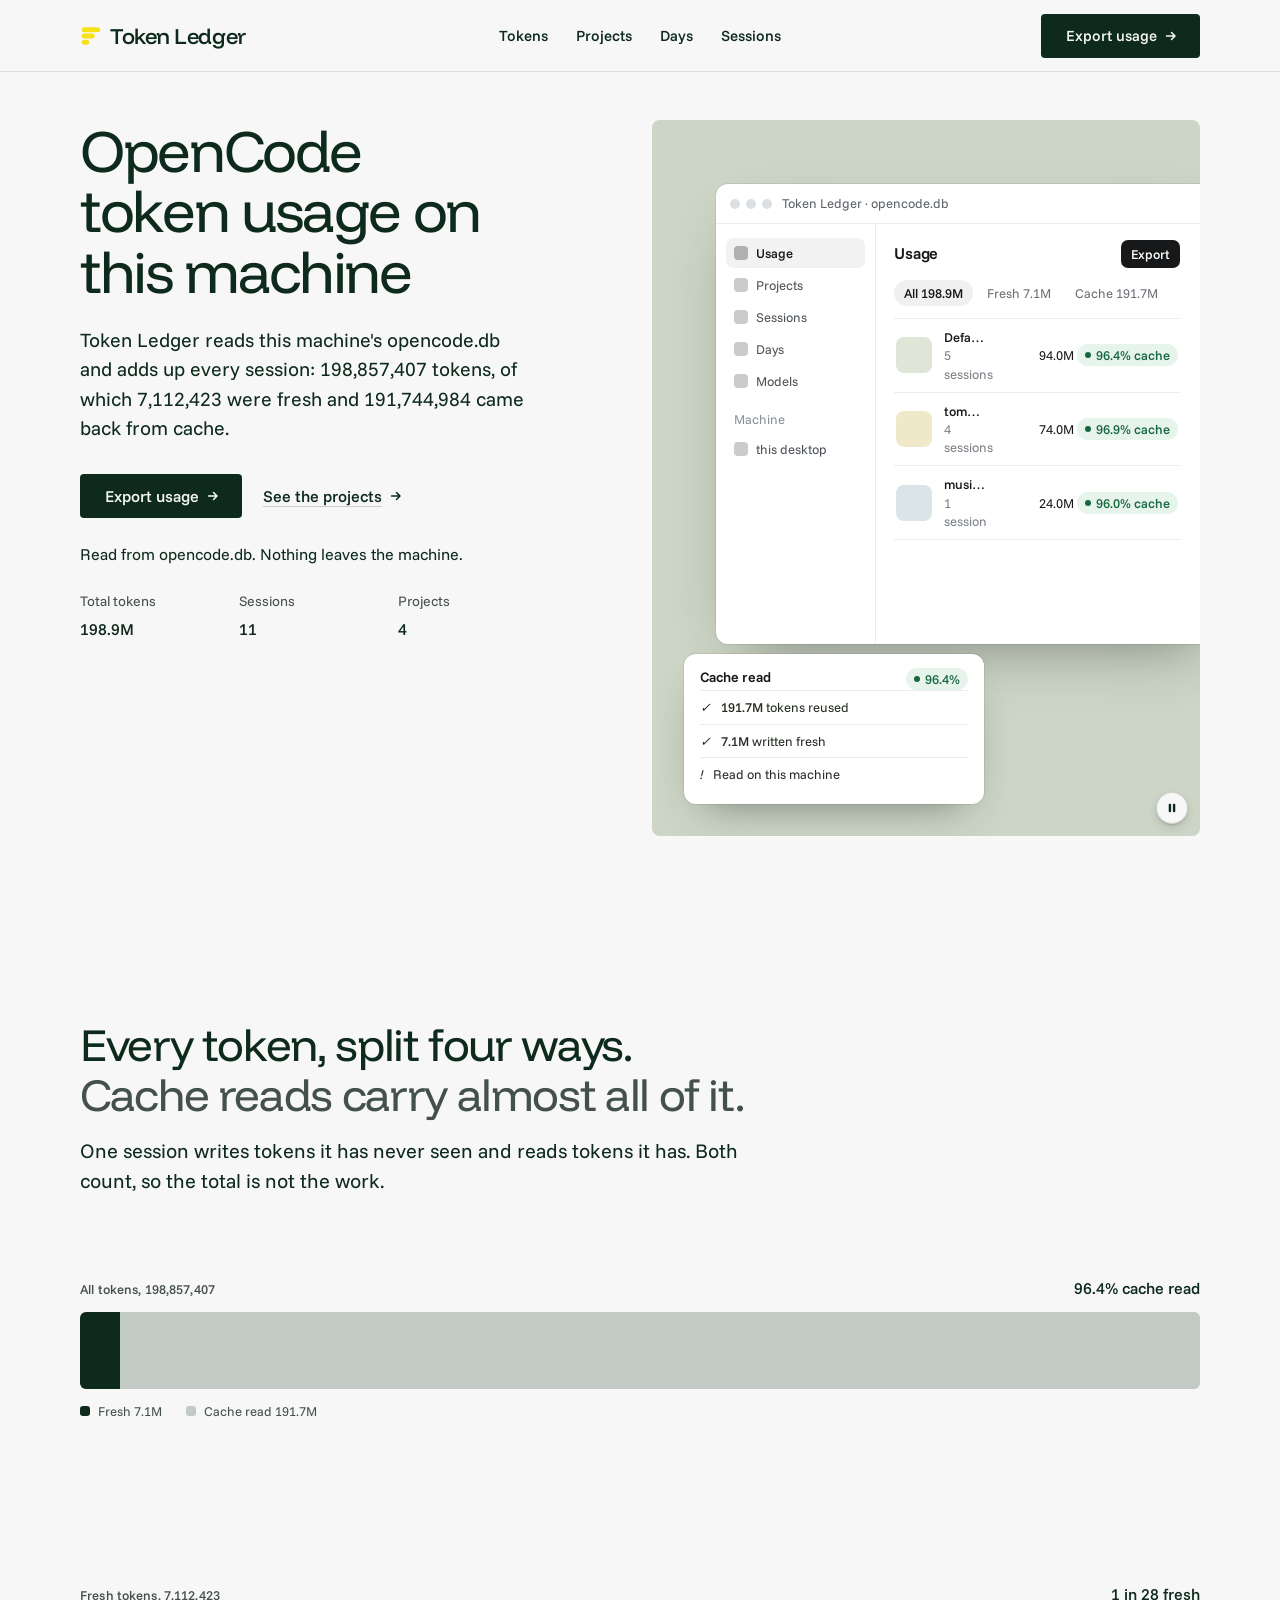
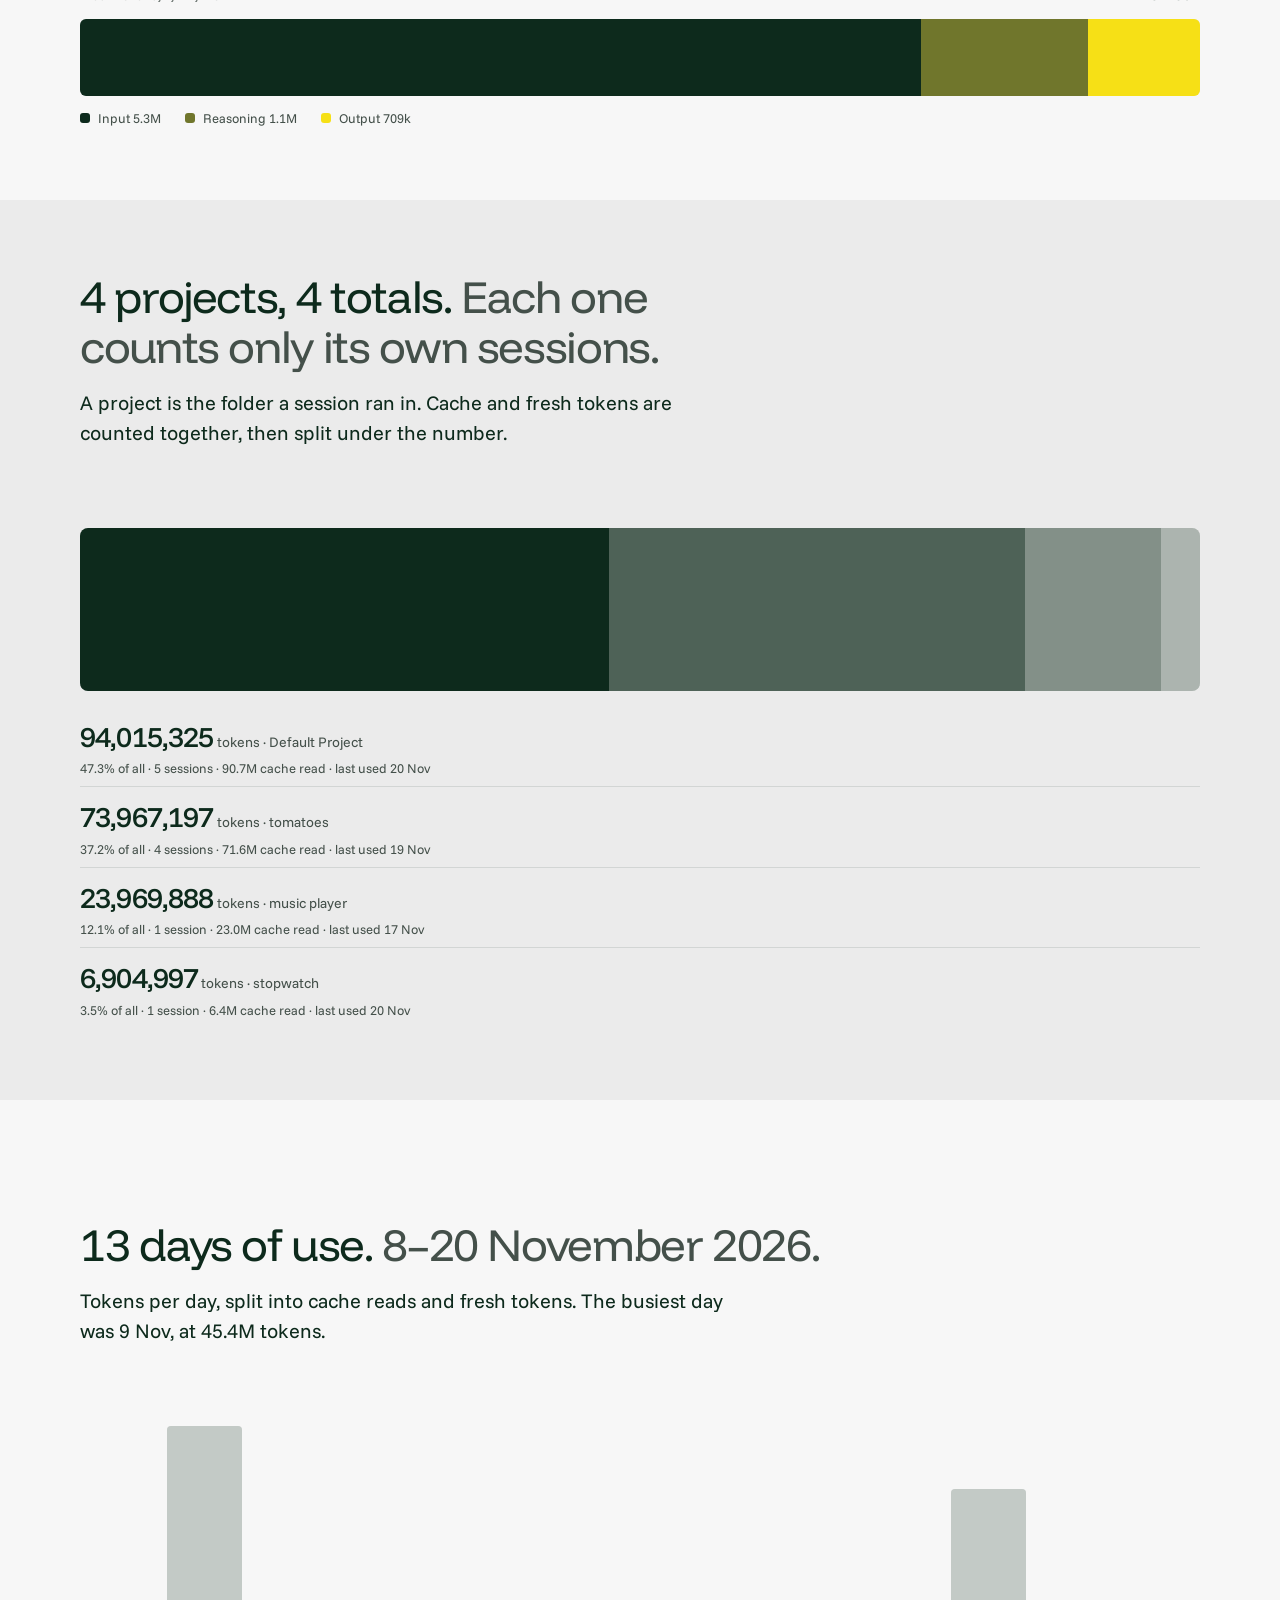
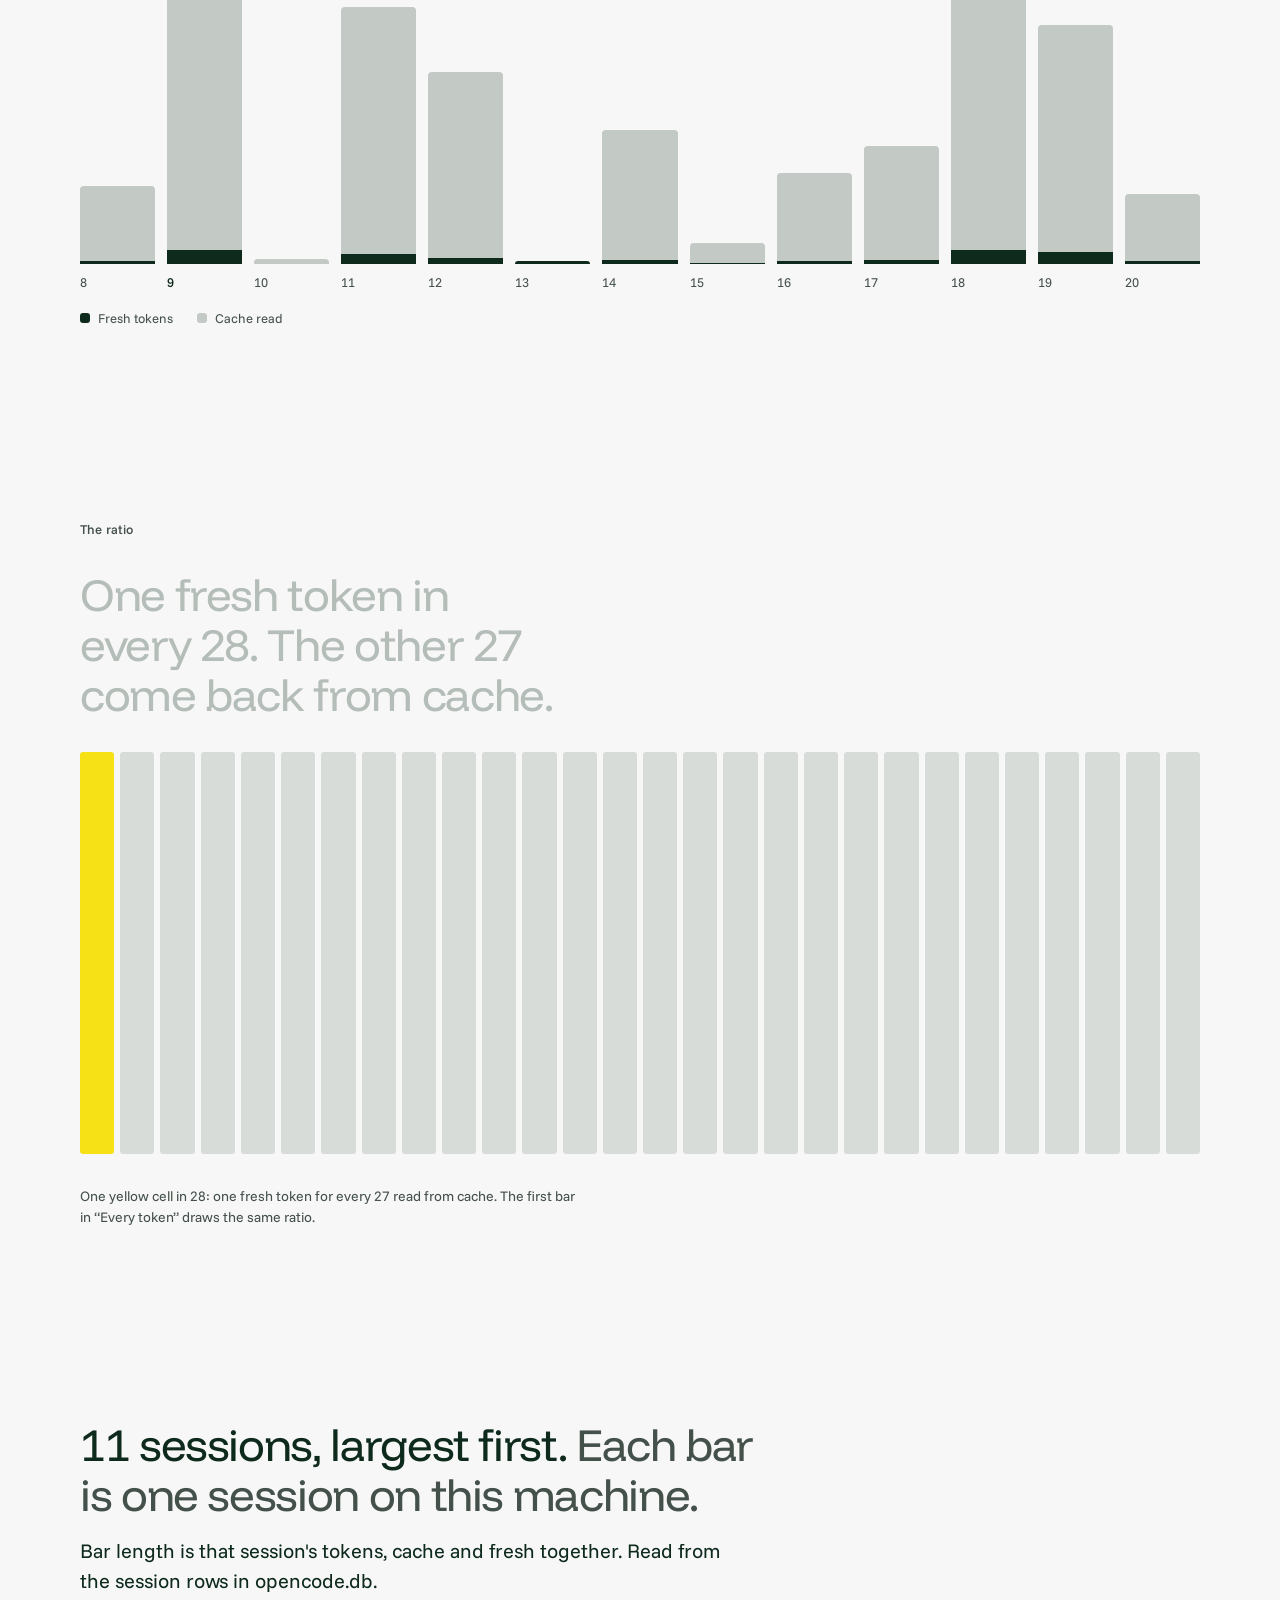
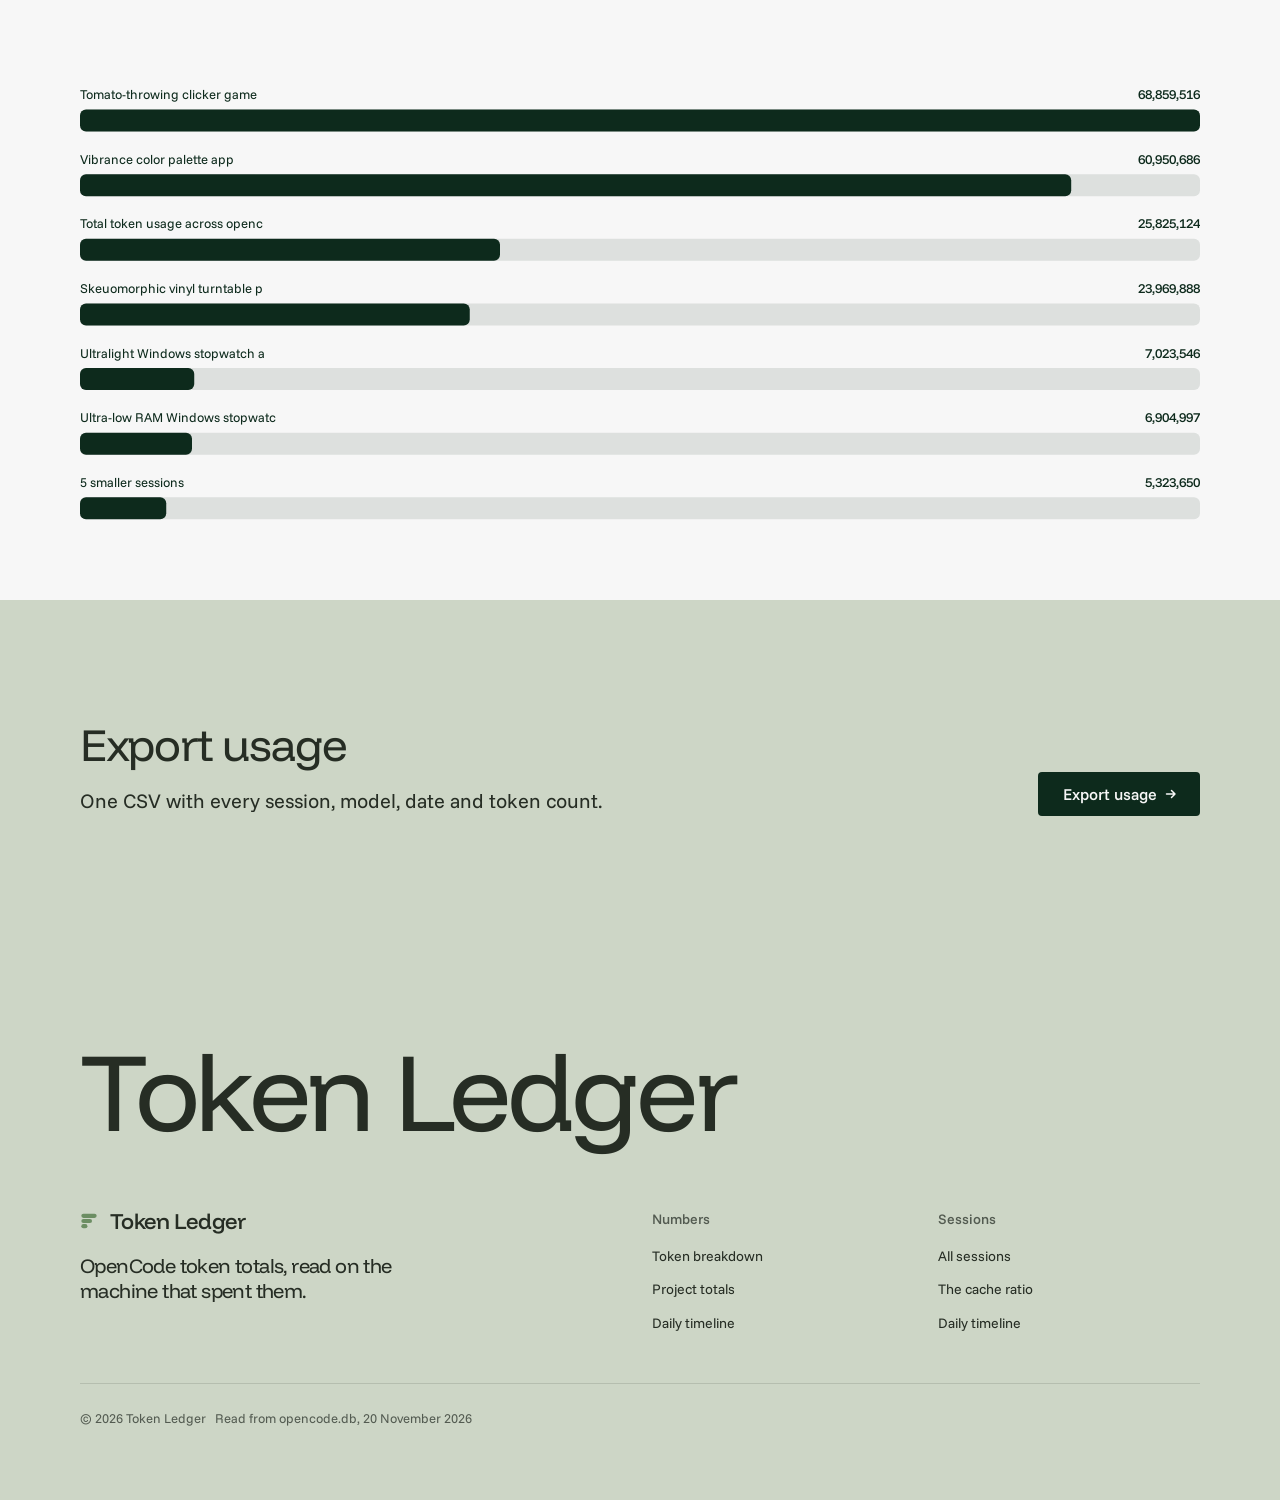
==== commit 2e88e545: "Refresh the token totals" ====
--- a/index.html
+++ b/index.html
@@ -4,7 +4,7 @@
 <meta charset="utf-8">
 <meta name="viewport" content="width=device-width, initial-scale=1, viewport-fit=cover">
 <title>Token Ledger: OpenCode token usage on this machine</title>
-<meta name="description" content="Every token OpenCode wrote and every token it read from cache, added up from this machine's opencode.db: 184,900,119 tokens across 11 sessions and 4 projects.">
+<meta name="description" content="Every token OpenCode wrote and every token it read from cache, added up from this machine's opencode.db: 198,857,407 tokens across 11 sessions and 4 projects.">
 <meta property="og:type" content="website">
 <meta property="og:title" content="Token Ledger: OpenCode token usage on this machine">
 <meta property="og:description" content="Totals, per-project breakdown, daily timeline and session table from this machine's opencode.db.">
@@ -73,16 +73,16 @@
     <div class="wrap"><div class="hero-text grid hero__grid">
       <div class="hero__text span-5">
         <h1 id="hero-h">OpenCode token usage on this machine</h1>
-        <p class="hero__lead">Token Ledger reads this machine's opencode.db and adds up every session: 184,900,119 tokens, of which 6,538,047 were fresh and 178,362,072 came back from cache.</p>
+        <p class="hero__lead">Token Ledger reads this machine's opencode.db and adds up every session: 198,857,407 tokens, of which 7,112,423 were fresh and 191,744,984 came back from cache.</p>
         <div class="btn-row"><button class="btn btn--primary" type="button" data-export>Export usage</button><a class="btn btn--secondary" href="#projects">See the projects</a></div>
         <p class="hero__proof">Read from opencode.db. Nothing leaves the machine.</p>
         <dl class="hero-facts">
-          <div><dt>Total tokens</dt><dd>184.9M</dd></div>
+          <div><dt>Total tokens</dt><dd>198.9M</dd></div>
           <div><dt>Sessions</dt><dd>11</dd></div>
           <div><dt>Projects</dt><dd>4</dd></div>
         </dl>
       </div>
-      <div class="hero__art span-6 start-7" role="img" aria-label="Token Ledger's usage window: the three projects with their totals, and a card showing that 96.5% of tokens were read from cache">
+      <div class="hero__art span-6 start-7" role="img" aria-label="Token Ledger's usage window: the three projects with their totals, and a card showing that 96.4% of tokens were read from cache">
         <div class="ly-piece ly-piece--main d-win" aria-hidden="true">
           <div class="d-win__bar"><span class="d-win__dots"><i></i><i></i><i></i></span><span>Token Ledger · opencode.db</span></div>
           <div class="d-win__body">
@@ -92,9 +92,9 @@
             </div>
             <div class="d-main">
               <div class="d-main__head"><h4>Usage</h4><span class="d-btn">Export</span></div>
-              <div class="d-tabs"><span class="is-on">All 184.9M</span><span>Fresh 6.5M</span><span>Cache 178.4M</span></div>
+              <div class="d-tabs"><span class="is-on">All 198.9M</span><span>Fresh 7.1M</span><span>Cache 191.7M</span></div>
               <div class="d-rows">
-                <div class="d-row"><span class="d-thumb" style="background:#dfe6d8"></span><div><b>Default Project</b><small>5 sessions</small></div><span class="num">82.9M</span><span class="d-chip">96.3% cache</span></div>
+                <div class="d-row"><span class="d-thumb" style="background:#dfe6d8"></span><div><b>Default Project</b><small>5 sessions</small></div><span class="num">94.0M</span><span class="d-chip">96.4% cache</span></div>
                 <div class="d-row"><span class="d-thumb" style="background:#efe9c9"></span><div><b>tomatoes</b><small>4 sessions</small></div><span class="num">74.0M</span><span class="d-chip">96.9% cache</span></div>
                 <div class="d-row"><span class="d-thumb" style="background:#dbe4e6"></span><div><b>music player</b><small>1 session</small></div><span class="num">24.0M</span><span class="d-chip">96.0% cache</span></div>
               </div>
@@ -102,9 +102,9 @@
           </div>
         </div>
         <div class="ly-piece ly-piece--note d-card" aria-hidden="true" data-ly-steps="700">
-          <div class="d-card__row"><h5>Cache read</h5><span class="d-chip">96.5%</span></div>
-          <div class="tl-note__line" data-step><i>✓</i><span><b>178.4M</b> tokens reused</span></div>
-          <div class="tl-note__line" data-step><i>✓</i><span><b>6.5M</b> written fresh</span></div>
+          <div class="d-card__row"><h5>Cache read</h5><span class="d-chip">96.4%</span></div>
+          <div class="tl-note__line" data-step><i>✓</i><span><b>191.7M</b> tokens reused</span></div>
+          <div class="tl-note__line" data-step><i>✓</i><span><b>7.1M</b> written fresh</span></div>
           <div class="tl-note__line" data-step><i class="warn">!</i><span>Read on this machine</span></div>
         </div>
       </div>
@@ -117,23 +117,23 @@
         <h2 id="tokens-h">Every token, split four ways. <span class="muted">Cache reads carry almost all of it.</span></h2>
         <p>One session writes tokens it has never seen and reads tokens it has. Both count, so the total is not the work.</p>
       </div>
-      <div class="tl-chart" role="img" aria-label="Token Ledger's split of 184,900,119 tokens: 96.5% cache read and 3.5% fresh. Of the 6,538,047 fresh tokens, 75.0% are input, 14.9% reasoning and 10.1% output.">
+      <div class="tl-chart" role="img" aria-label="Token Ledger's split of 198,857,407 tokens: 96.4% cache read and 3.6% fresh. Of the 7,112,423 fresh tokens, 75.1% are input, 14.9% reasoning and 10.0% output.">
         <div class="tl-chart__unit">
-          <p class="tl-scale"><span class="t-label muted">All tokens, 184,900,119</span><b>96.5% cache read</b></p>
-          <div class="tl-bar tl-bar--lg"><i class="tl-bar__fresh" style="--fresh: 3.5%"></i><i class="tl-bar__cache"></i></div>
-          <p class="tl-key"><span><i class="tl-swatch"></i>Fresh 6.5M</span><span><i class="tl-swatch tl-swatch--cache"></i>Cache read 178.4M</span></p>
+          <p class="tl-scale"><span class="t-label muted">All tokens, 198,857,407</span><b>96.4% cache read</b></p>
+          <div class="tl-bar tl-bar--lg"><i class="tl-bar__fresh" style="--fresh: 3.6%"></i><i class="tl-bar__cache"></i></div>
+          <p class="tl-key"><span><i class="tl-swatch"></i>Fresh 7.1M</span><span><i class="tl-swatch tl-swatch--cache"></i>Cache read 191.7M</span></p>
         </div>
         <div class="tl-chart__unit">
-          <p class="tl-scale"><span class="t-label muted">Fresh tokens, 6,538,047</span><b>1 in 28 fresh</b></p>
+          <p class="tl-scale"><span class="t-label muted">Fresh tokens, 7,112,423</span><b>1 in 28 fresh</b></p>
           <div class="tl-bar tl-bar--lg">
-            <i class="tl-bar__fresh" style="--fresh: 75.0%"></i>
+            <i class="tl-bar__fresh" style="--fresh: 75.1%"></i>
             <i class="tl-bar__fresh" style="--fresh: 14.9%; background: color-mix(in oklab, var(--ink) 55%, var(--accent))"></i>
-            <i class="tl-bar__fresh" style="--fresh: 10.1%; background: var(--accent)"></i>
+            <i class="tl-bar__fresh" style="--fresh: 10.0%; background: var(--accent)"></i>
           </div>
           <p class="tl-key">
-            <span><i class="tl-swatch"></i>Input 4.9M</span>
-            <span><i class="tl-swatch" style="background: color-mix(in oklab, var(--ink) 55%, var(--accent))"></i>Reasoning 972k</span>
-            <span><i class="tl-swatch" style="background: var(--accent)"></i>Output 661k</span>
+            <span><i class="tl-swatch"></i>Input 5.3M</span>
+            <span><i class="tl-swatch" style="background: color-mix(in oklab, var(--ink) 55%, var(--accent))"></i>Reasoning 1.1M</span>
+            <span><i class="tl-swatch" style="background: var(--accent)"></i>Output 709k</span>
           </p>
         </div>
       </div>
@@ -146,28 +146,28 @@
         <h2 id="projects-h">4 projects, 4 totals. <span class="muted">Each one counts only its own sessions.</span></h2>
         <p>A project is the folder a session ran in. Cache and fresh tokens are counted together, then split under the number.</p>
       </div>
-      <div class="tl-split" role="img" aria-label="Share of all 184,900,119 tokens: Default Project 44.8%, tomatoes 40.0%, music player 13.0%, stopwatch 2.2%">
-        <i style="width:44.8%; background:color-mix(in oklab, var(--ink) 100%, var(--bg))"></i>
-        <i style="width:40.0%; background:color-mix(in oklab, var(--ink) 68%, var(--bg))"></i>
-        <i style="width:13.0%; background:color-mix(in oklab, var(--ink) 44%, var(--bg))"></i>
-        <i style="width:2.2%; background:color-mix(in oklab, var(--ink) 26%, var(--bg))"></i>
+      <div class="tl-split" role="img" aria-label="Share of all 198,857,407 tokens: Default Project 47.3%, tomatoes 37.2%, music player 12.1%, stopwatch 3.5%">
+        <i style="width:47.3%; background:color-mix(in oklab, var(--ink) 100%, var(--bg))"></i>
+        <i style="width:37.2%; background:color-mix(in oklab, var(--ink) 68%, var(--bg))"></i>
+        <i style="width:12.1%; background:color-mix(in oklab, var(--ink) 44%, var(--bg))"></i>
+        <i style="width:3.5%; background:color-mix(in oklab, var(--ink) 26%, var(--bg))"></i>
       </div>
       <ul class="tl-proj-list">
         <li>
-          <p class="tl-proj__total"><b>82,875,285</b> tokens &middot; Default Project</p>
-          <p class="tl-proj__meta">44.8% of all &middot; 5 sessions &middot; 79.8M cache read &middot; last used 19 Nov</p>
+          <p class="tl-proj__total"><b>94,015,325</b> tokens &middot; Default Project</p>
+          <p class="tl-proj__meta">47.3% of all &middot; 5 sessions &middot; 90.7M cache read &middot; last used 20 Nov</p>
         </li>
         <li>
           <p class="tl-proj__total"><b>73,967,197</b> tokens &middot; tomatoes</p>
-          <p class="tl-proj__meta">40.0% of all &middot; 4 sessions &middot; 71.6M cache read &middot; last used 19 Nov</p>
+          <p class="tl-proj__meta">37.2% of all &middot; 4 sessions &middot; 71.6M cache read &middot; last used 19 Nov</p>
         </li>
         <li>
           <p class="tl-proj__total"><b>23,969,888</b> tokens &middot; music player</p>
-          <p class="tl-proj__meta">13.0% of all &middot; 1 session &middot; 23.0M cache read &middot; last used 17 Nov</p>
-        </li>
-        <li>
-          <p class="tl-proj__total"><b>4,087,749</b> tokens &middot; stopwatch</p>
-          <p class="tl-proj__meta">2.2% of all &middot; 1 session &middot; 3.9M cache read &middot; last used 19 Nov</p>
+          <p class="tl-proj__meta">12.1% of all &middot; 1 session &middot; 23.0M cache read &middot; last used 17 Nov</p>
+        </li>
+        <li>
+          <p class="tl-proj__total"><b>6,904,997</b> tokens &middot; stopwatch</p>
+          <p class="tl-proj__meta">3.5% of all &middot; 1 session &middot; 6.4M cache read &middot; last used 20 Nov</p>
         </li>
       </ul>
     </div>
@@ -176,10 +176,10 @@
   <section class="section tl-fill" id="timeline" aria-labelledby="timeline-h">
     <div class="wrap">
       <div class="section-head">
-        <h2 id="timeline-h">12 days of use. <span class="muted">8&ndash;19 November 2026.</span></h2>
+        <h2 id="timeline-h">13 days of use. <span class="muted">8&ndash;20 November 2026.</span></h2>
         <p>Tokens per day, split into cache reads and fresh tokens. The busiest day was 9 Nov, at 45.4M tokens.</p>
       </div>
-      <div class="tl-days" style="--cols: 12" role="img" aria-label="Daily token totals from 8&ndash;19 November 2026, 12 bars, the busiest 9 Nov at 45.4M tokens">
+      <div class="tl-days" style="--cols: 13" role="img" aria-label="Daily token totals from 8&ndash;20 November 2026, 13 bars, the busiest 9 Nov at 45.4M tokens">
         <div class="tl-day" style="--v:16.6"><div class="tl-day__fill"><i class="tl-day__cache" style="--f:96.8"></i><i class="tl-day__fresh" style="--f:3.2"></i></div><span class="tl-day__label">8</span></div>
         <div class="tl-day tl-day--peak" style="--v:100.0"><div class="tl-day__fill"><i class="tl-day__cache" style="--f:96.8"></i><i class="tl-day__fresh" style="--f:3.2"></i></div><span class="tl-day__label">9</span></div>
         <div class="tl-day" style="--v:1.1"><div class="tl-day__fill"><i class="tl-day__cache" style="--f:96.8"></i><i class="tl-day__fresh" style="--f:3.2"></i></div><span class="tl-day__label">10</span></div>
@@ -190,8 +190,9 @@
         <div class="tl-day" style="--v:4.5"><div class="tl-day__fill"><i class="tl-day__cache" style="--f:97.0"></i><i class="tl-day__fresh" style="--f:3.0"></i></div><span class="tl-day__label">15</span></div>
         <div class="tl-day" style="--v:19.5"><div class="tl-day__fill"><i class="tl-day__cache" style="--f:97.0"></i><i class="tl-day__fresh" style="--f:3.0"></i></div><span class="tl-day__label">16</span></div>
         <div class="tl-day" style="--v:25.3"><div class="tl-day__fill"><i class="tl-day__cache" style="--f:96.9"></i><i class="tl-day__fresh" style="--f:3.1"></i></div><span class="tl-day__label">17</span></div>
-        <div class="tl-day" style="--v:80.2"><div class="tl-day__fill"><i class="tl-day__cache" style="--f:96.1"></i><i class="tl-day__fresh" style="--f:3.9"></i></div><span class="tl-day__label">18</span></div>
-        <div class="tl-day" style="--v:35.5"><div class="tl-day__fill"><i class="tl-day__cache" style="--f:95.1"></i><i class="tl-day__fresh" style="--f:4.9"></i></div><span class="tl-day__label">19</span></div>
+        <div class="tl-day" style="--v:80.4"><div class="tl-day__fill"><i class="tl-day__cache" style="--f:96.3"></i><i class="tl-day__fresh" style="--f:3.7"></i></div><span class="tl-day__label">18</span></div>
+        <div class="tl-day" style="--v:51.2"><div class="tl-day__fill"><i class="tl-day__cache" style="--f:94.9"></i><i class="tl-day__fresh" style="--f:5.1"></i></div><span class="tl-day__label">19</span></div>
+        <div class="tl-day" style="--v:14.9"><div class="tl-day__fill"><i class="tl-day__cache" style="--f:96.4"></i><i class="tl-day__fresh" style="--f:3.6"></i></div><span class="tl-day__label">20</span></div>
       </div>
       <div class="tl-key tl-timeline-key">
         <span><i class="tl-swatch"></i>Fresh tokens</span>
@@ -224,26 +225,26 @@
         <text class="tl-sbar__value" x="100%" y="19.43%" text-anchor="end">60,950,686</text>
         <rect class="tl-sbar__track" x="0" y="21.71%" width="100%" height="4.86%" rx="6"/>
         <rect class="tl-sbar__fill" x="0" y="21.71%" width="88.5%" height="4.86%" rx="6"/>
-        <text class="tl-sbar__name" x="0" y="33.71%">Skeuomorphic vinyl turntable p</text>
-        <text class="tl-sbar__value" x="100%" y="33.71%" text-anchor="end">23,969,888</text>
+        <text class="tl-sbar__name" x="0" y="33.71%">Total token usage across openc</text>
+        <text class="tl-sbar__value" x="100%" y="33.71%" text-anchor="end">25,825,124</text>
         <rect class="tl-sbar__track" x="0" y="36.00%" width="100%" height="4.86%" rx="6"/>
-        <rect class="tl-sbar__fill" x="0" y="36.00%" width="34.8%" height="4.86%" rx="6"/>
-        <text class="tl-sbar__name" x="0" y="48.00%">Total token usage across openc</text>
-        <text class="tl-sbar__value" x="100%" y="48.00%" text-anchor="end">21,611,104</text>
+        <rect class="tl-sbar__fill" x="0" y="36.00%" width="37.5%" height="4.86%" rx="6"/>
+        <text class="tl-sbar__name" x="0" y="48.00%">Skeuomorphic vinyl turntable p</text>
+        <text class="tl-sbar__value" x="100%" y="48.00%" text-anchor="end">23,969,888</text>
         <rect class="tl-sbar__track" x="0" y="50.29%" width="100%" height="4.86%" rx="6"/>
-        <rect class="tl-sbar__fill" x="0" y="50.29%" width="31.4%" height="4.86%" rx="6"/>
-        <text class="tl-sbar__name" x="0" y="62.29%">AirPodsDesktop install and run</text>
-        <text class="tl-sbar__value" x="100%" y="62.29%" text-anchor="end">4,722,612</text>
+        <rect class="tl-sbar__fill" x="0" y="50.29%" width="34.8%" height="4.86%" rx="6"/>
+        <text class="tl-sbar__name" x="0" y="62.29%">Ultralight Windows stopwatch a</text>
+        <text class="tl-sbar__value" x="100%" y="62.29%" text-anchor="end">7,023,546</text>
         <rect class="tl-sbar__track" x="0" y="64.57%" width="100%" height="4.86%" rx="6"/>
-        <rect class="tl-sbar__fill" x="0" y="64.57%" width="6.9%" height="4.86%" rx="6"/>
+        <rect class="tl-sbar__fill" x="0" y="64.57%" width="10.2%" height="4.86%" rx="6"/>
         <text class="tl-sbar__name" x="0" y="76.57%">Ultra-low RAM Windows stopwatc</text>
-        <text class="tl-sbar__value" x="100%" y="76.57%" text-anchor="end">4,087,749</text>
+        <text class="tl-sbar__value" x="100%" y="76.57%" text-anchor="end">6,904,997</text>
         <rect class="tl-sbar__track" x="0" y="78.86%" width="100%" height="4.86%" rx="6"/>
-        <rect class="tl-sbar__fill" x="0" y="78.86%" width="5.9%" height="4.86%" rx="6"/>
+        <rect class="tl-sbar__fill" x="0" y="78.86%" width="10.0%" height="4.86%" rx="6"/>
         <text class="tl-sbar__name" x="0" y="90.86%">5 smaller sessions</text>
-        <text class="tl-sbar__value" x="100%" y="90.86%" text-anchor="end">698,564</text>
+        <text class="tl-sbar__value" x="100%" y="90.86%" text-anchor="end">5,323,650</text>
         <rect class="tl-sbar__track" x="0" y="93.14%" width="100%" height="4.86%" rx="6"/>
-        <rect class="tl-sbar__fill" x="0" y="93.14%" width="1.0%" height="4.86%" rx="6"/>
+        <rect class="tl-sbar__fill" x="0" y="93.14%" width="7.7%" height="4.86%" rx="6"/>
       </svg>
     </div>
   </section>
@@ -268,7 +269,7 @@
         <div class="span-3 footer__col"><h3>Sessions</h3><ul><li><a href="#sessions">All sessions</a></li><li><a href="#note">The cache ratio</a></li><li><a href="#timeline">Daily timeline</a></li></ul></div>
       </div>
       <div class="footer__legal">
-        <span>&copy; 2026 Token Ledger &nbsp; Read from opencode.db, 19 November 2026</span>
+        <span>&copy; 2026 Token Ledger &nbsp; Read from opencode.db, 20 November 2026</span>
       </div>
     </div>
   </div>
--- a/usage.css
+++ b/usage.css
@@ -32,7 +32,7 @@
 /* ---- the projects: one bar split by project, the totals under it */
 .tl-split { flex: 1 1 auto; min-height: 100px; display: flex; margin-top: var(--s-6);
   border-radius: var(--r-lg); overflow: hidden; background: color-mix(in oklab, var(--ink) 8%, var(--bg)); }
-.tl-split > i { display: block; height: 100%; }
+.tl-split > i { display: block; align-self: stretch; }
 .tl-proj-list { flex: none; margin-top: var(--s-5); }
 .tl-proj-list > li { padding-block: var(--s-2); border-bottom: 1px solid var(--line); }
 .tl-proj-list > li:first-child { padding-top: 0; }
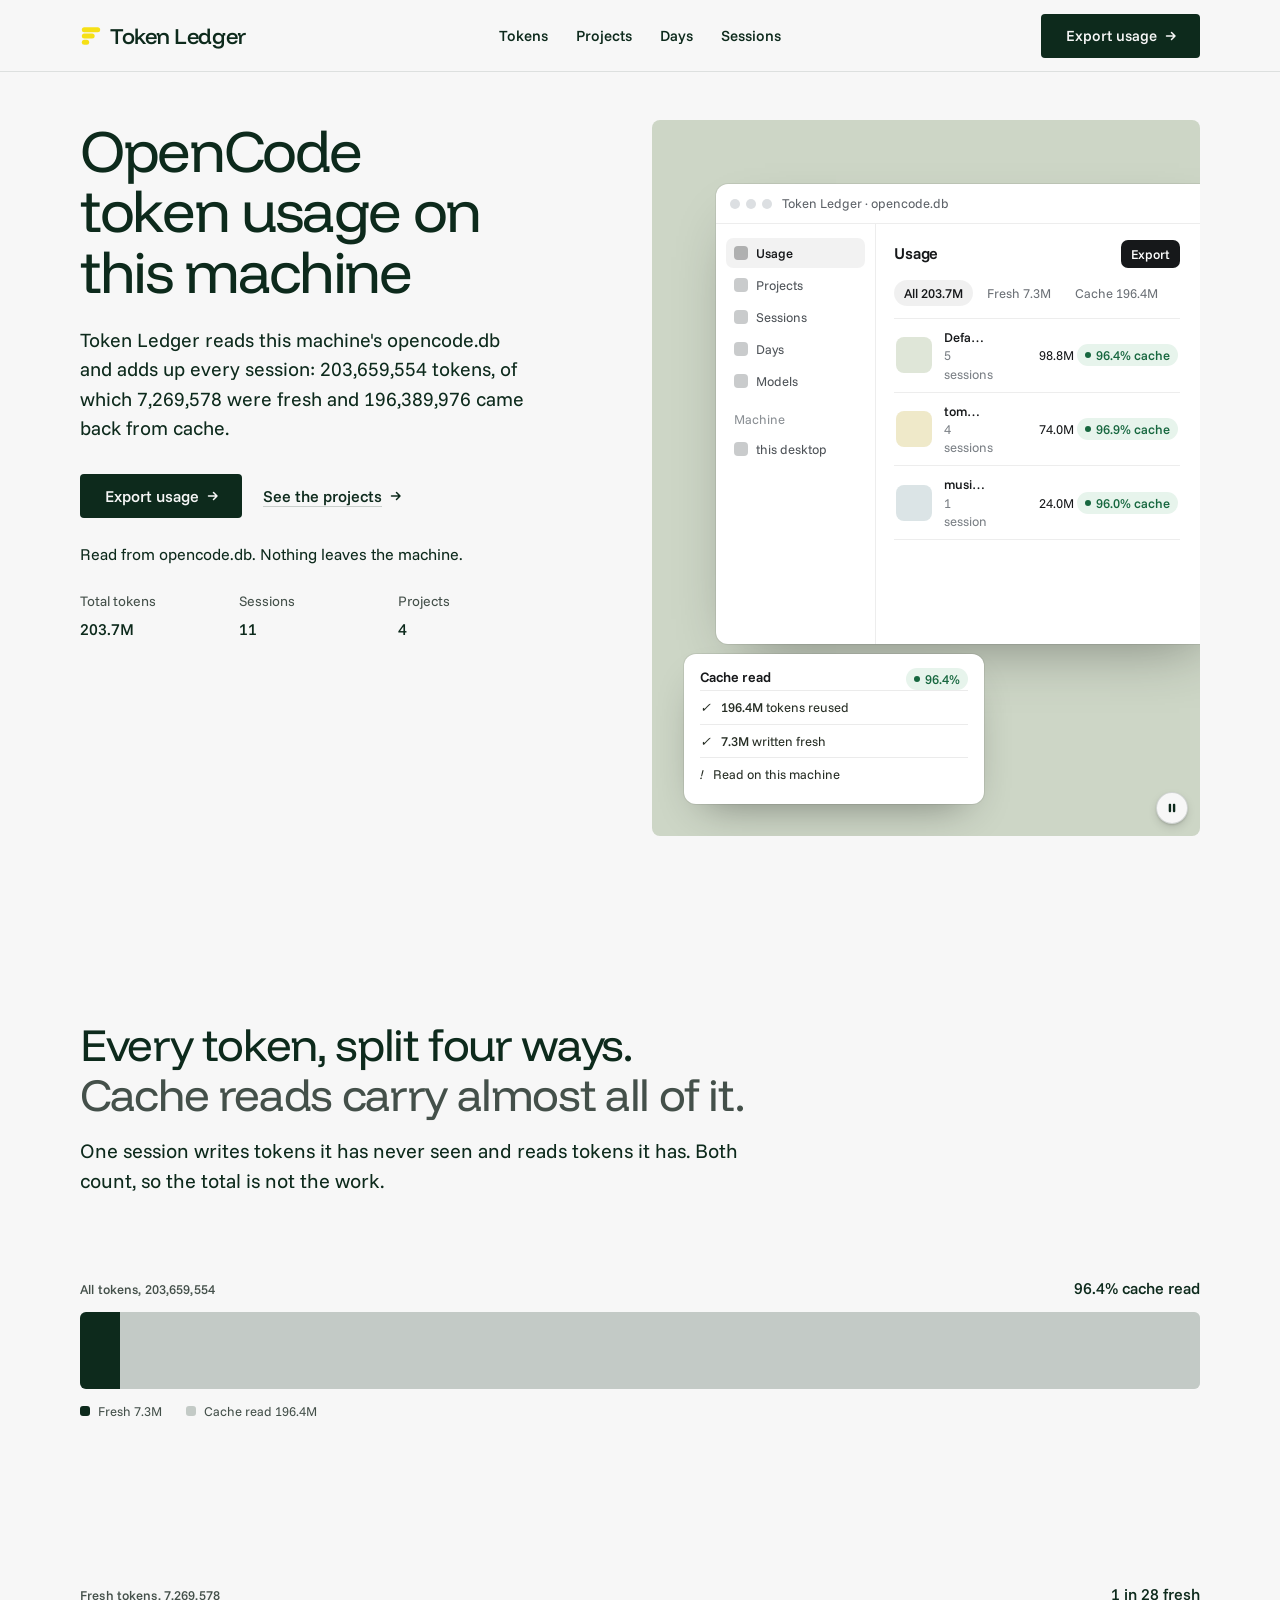
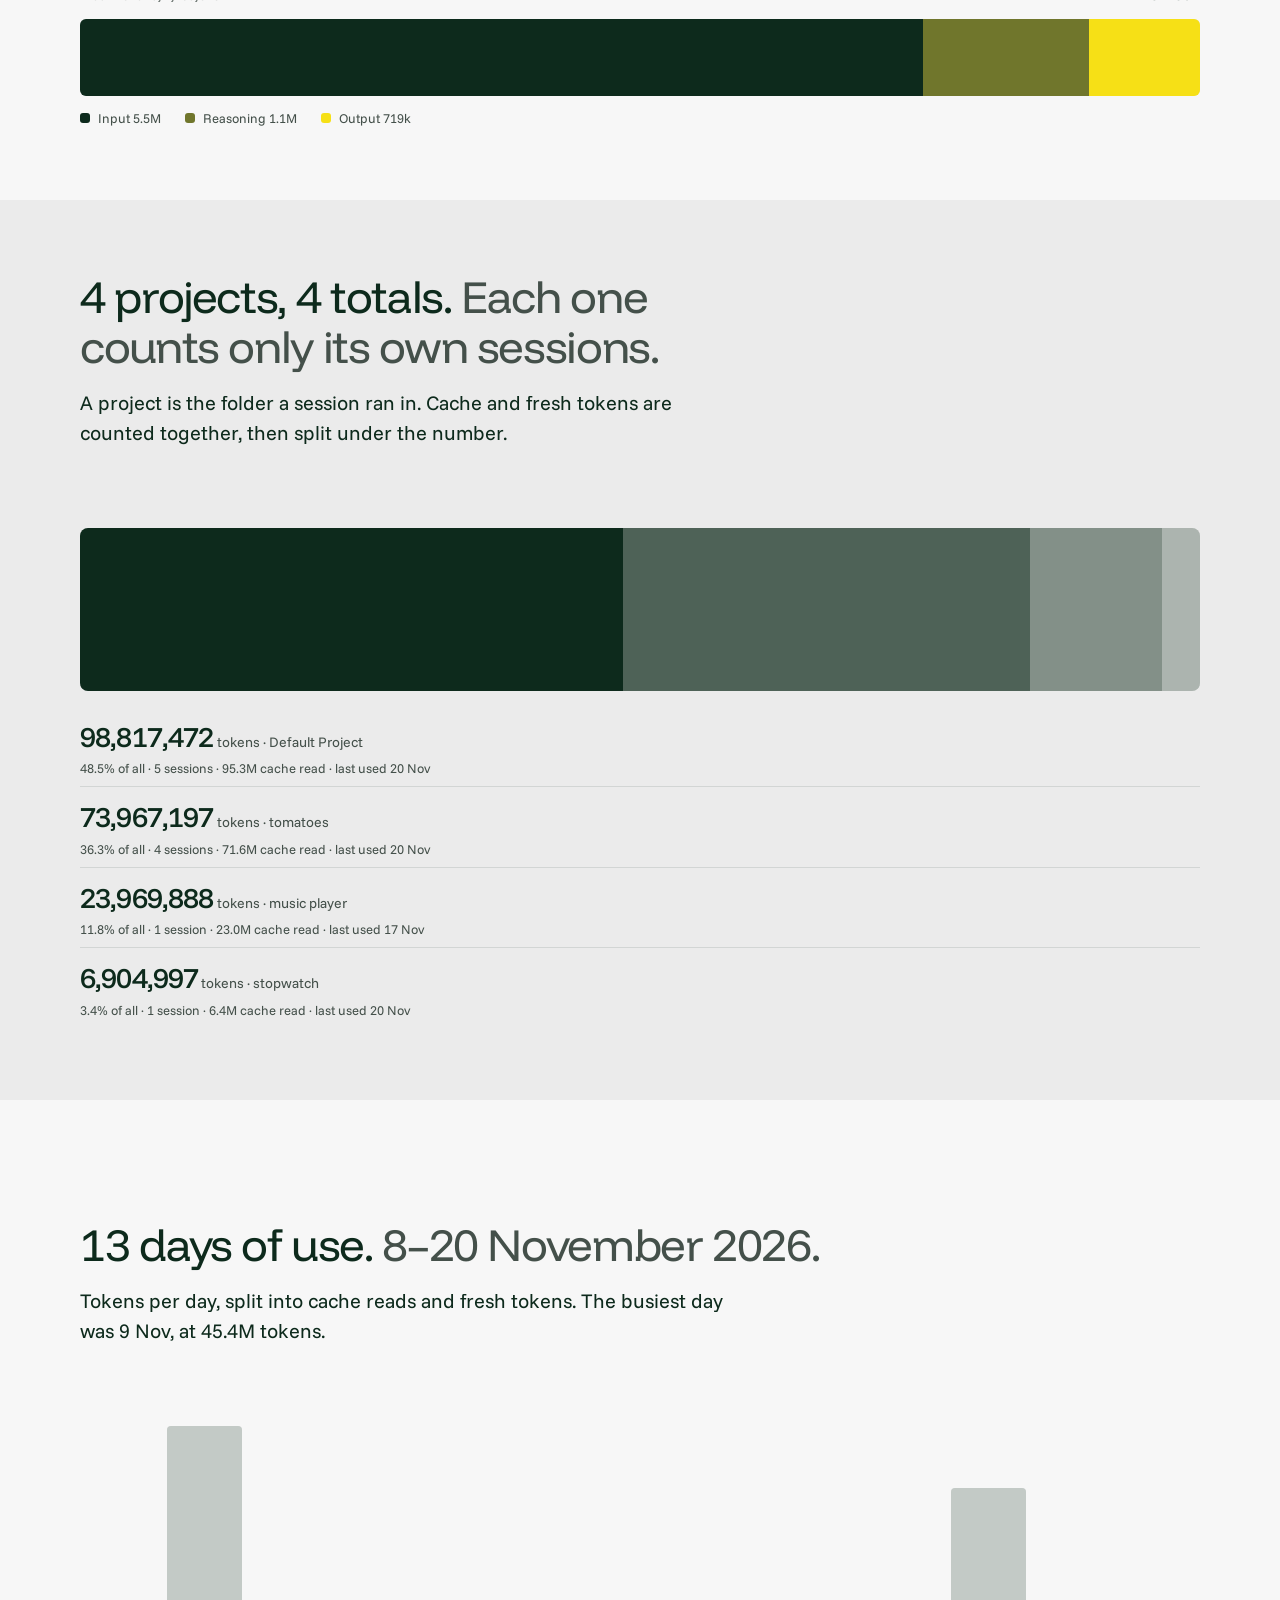
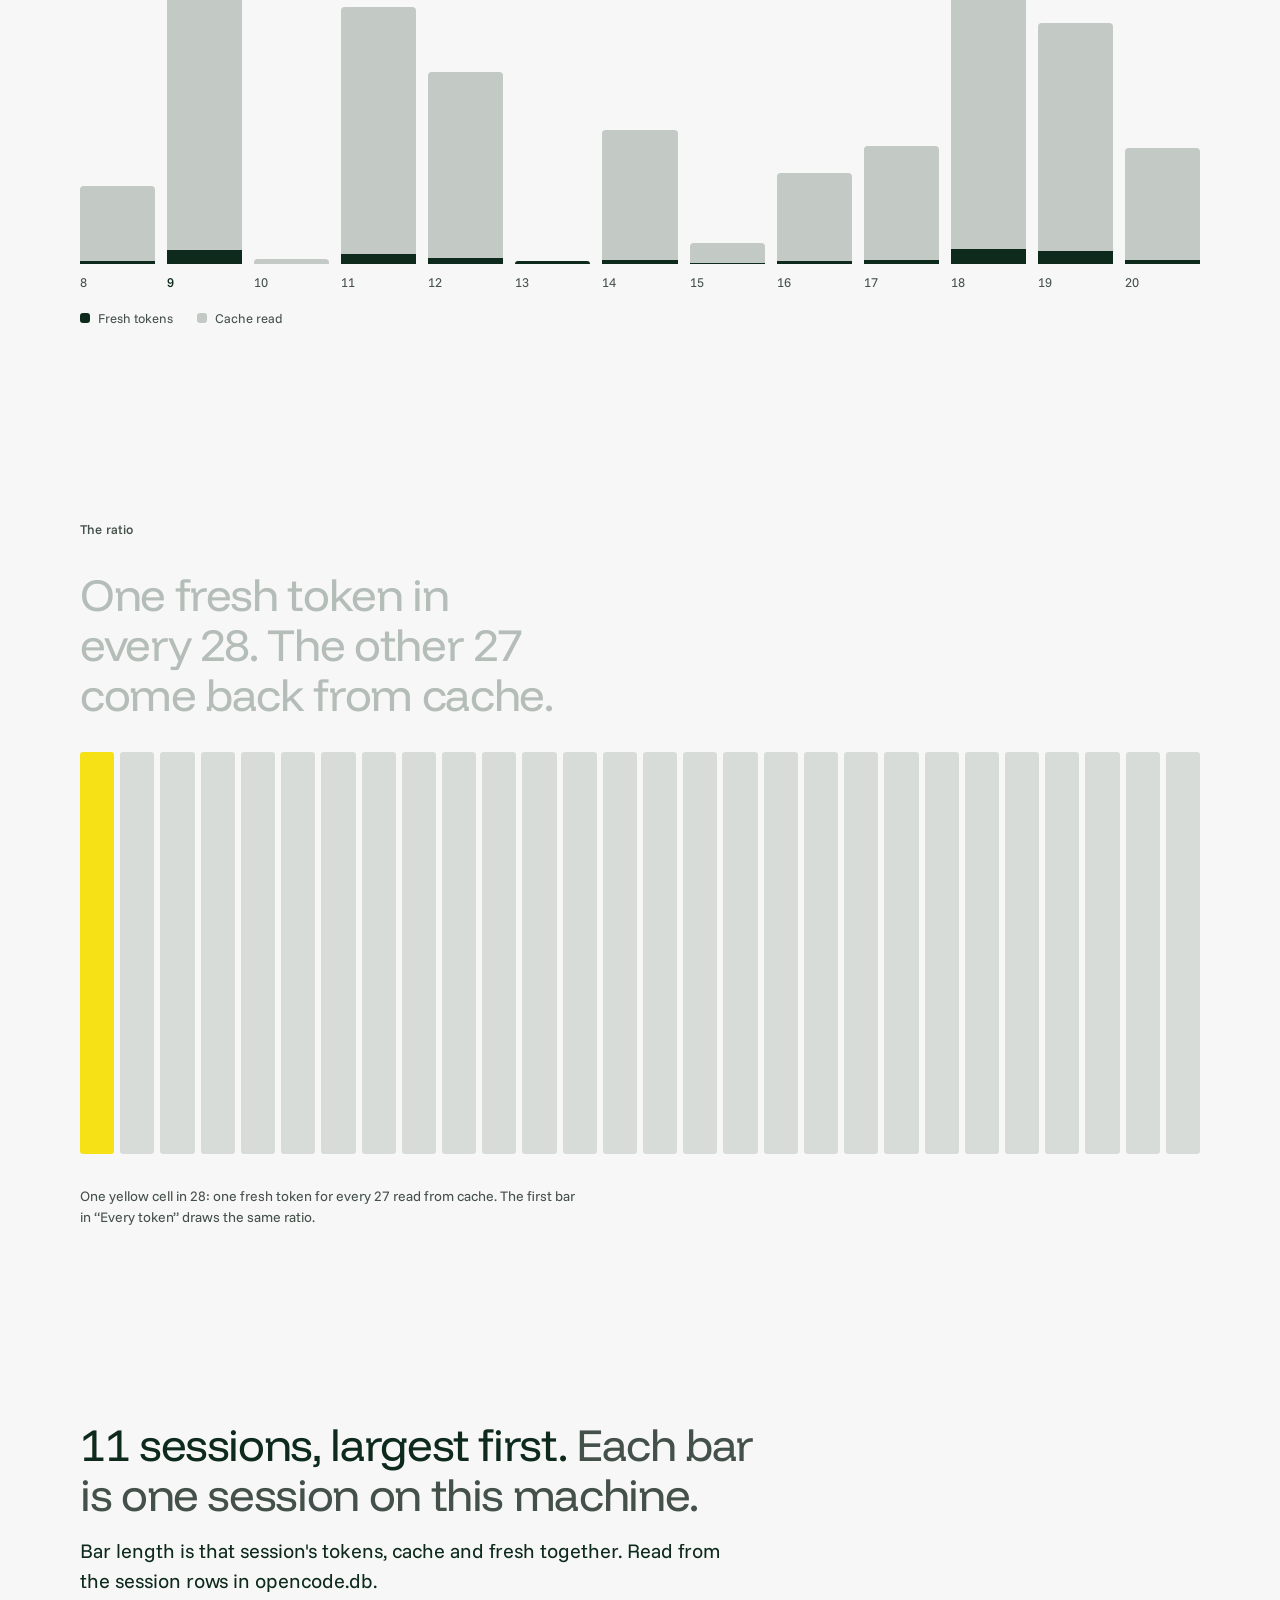
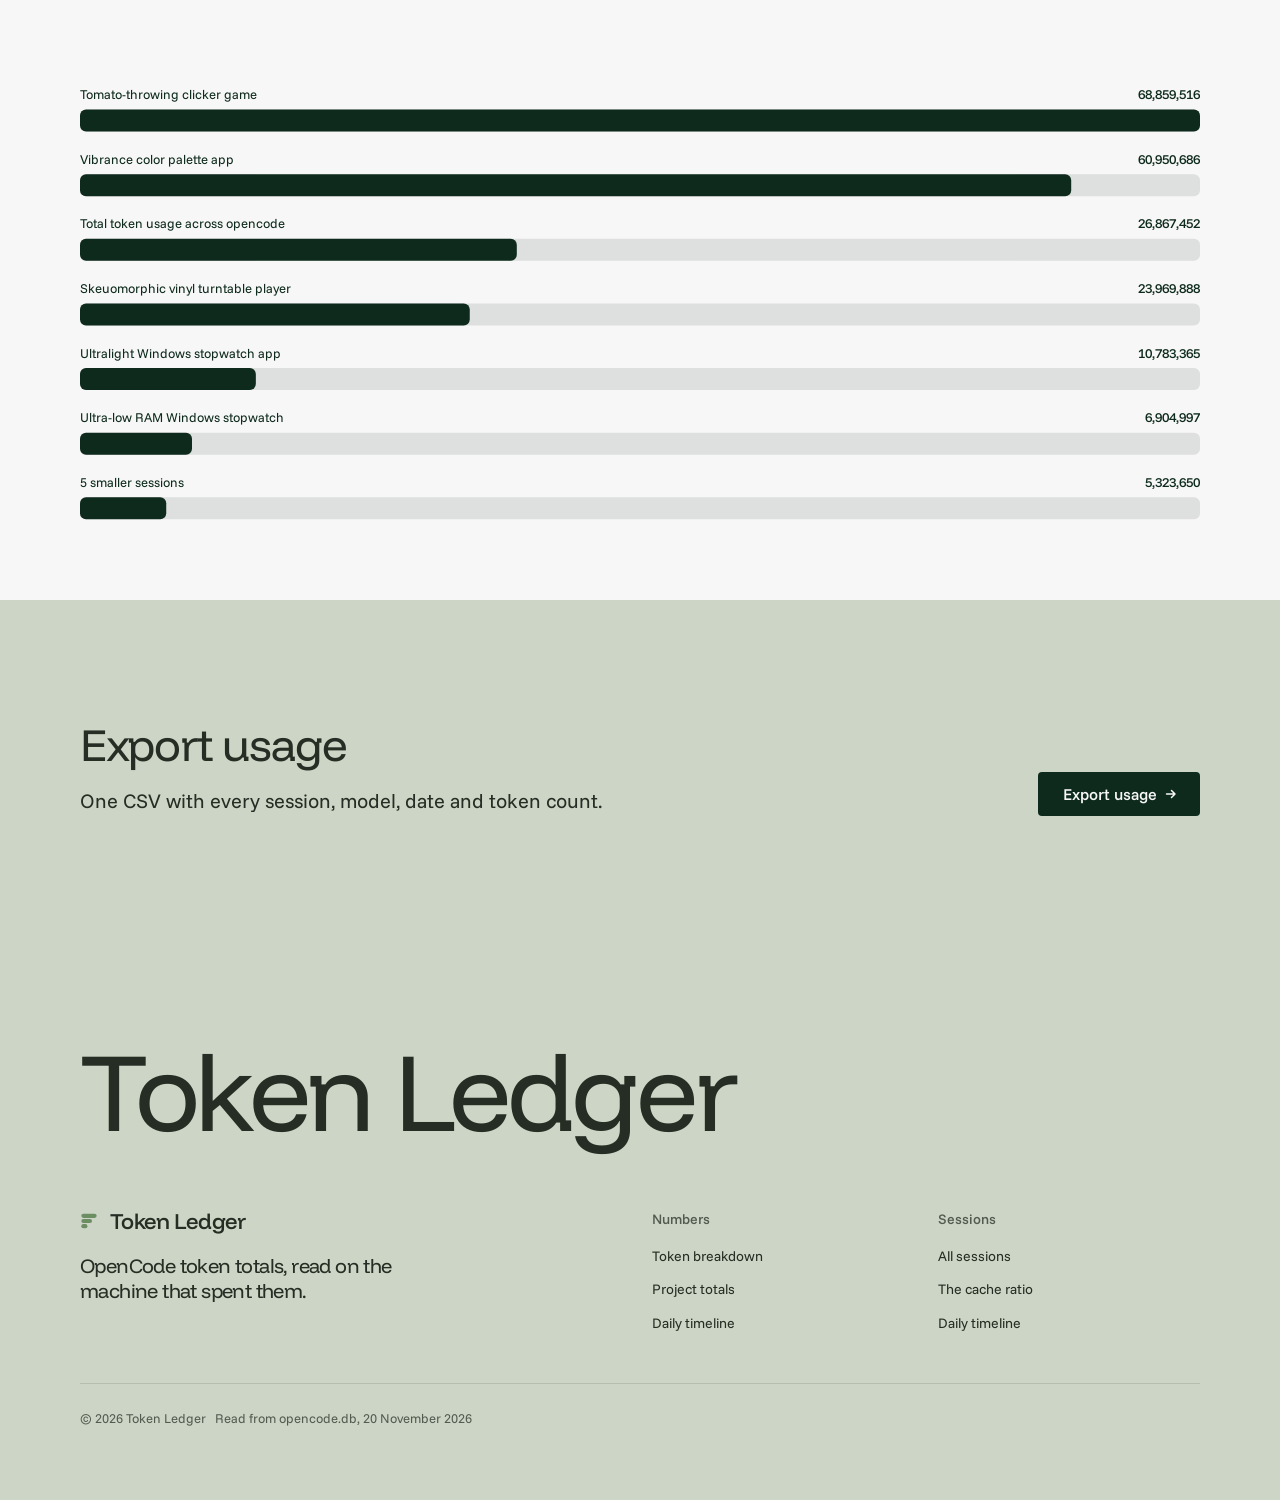
==== commit fc4297fa: "Show full session titles instead of cutting them at 30 characters" ====
--- a/index.html
+++ b/index.html
@@ -4,7 +4,7 @@
 <meta charset="utf-8">
 <meta name="viewport" content="width=device-width, initial-scale=1, viewport-fit=cover">
 <title>Token Ledger: OpenCode token usage on this machine</title>
-<meta name="description" content="Every token OpenCode wrote and every token it read from cache, added up from this machine's opencode.db: 198,857,407 tokens across 11 sessions and 4 projects.">
+<meta name="description" content="Every token OpenCode wrote and every token it read from cache, added up from this machine's opencode.db: 203,659,554 tokens across 11 sessions and 4 projects.">
 <meta property="og:type" content="website">
 <meta property="og:title" content="Token Ledger: OpenCode token usage on this machine">
 <meta property="og:description" content="Totals, per-project breakdown, daily timeline and session table from this machine's opencode.db.">
@@ -73,11 +73,11 @@
     <div class="wrap"><div class="hero-text grid hero__grid">
       <div class="hero__text span-5">
         <h1 id="hero-h">OpenCode token usage on this machine</h1>
-        <p class="hero__lead">Token Ledger reads this machine's opencode.db and adds up every session: 198,857,407 tokens, of which 7,112,423 were fresh and 191,744,984 came back from cache.</p>
+        <p class="hero__lead">Token Ledger reads this machine's opencode.db and adds up every session: 203,659,554 tokens, of which 7,269,578 were fresh and 196,389,976 came back from cache.</p>
         <div class="btn-row"><button class="btn btn--primary" type="button" data-export>Export usage</button><a class="btn btn--secondary" href="#projects">See the projects</a></div>
         <p class="hero__proof">Read from opencode.db. Nothing leaves the machine.</p>
         <dl class="hero-facts">
-          <div><dt>Total tokens</dt><dd>198.9M</dd></div>
+          <div><dt>Total tokens</dt><dd>203.7M</dd></div>
           <div><dt>Sessions</dt><dd>11</dd></div>
           <div><dt>Projects</dt><dd>4</dd></div>
         </dl>
@@ -92,9 +92,9 @@
             </div>
             <div class="d-main">
               <div class="d-main__head"><h4>Usage</h4><span class="d-btn">Export</span></div>
-              <div class="d-tabs"><span class="is-on">All 198.9M</span><span>Fresh 7.1M</span><span>Cache 191.7M</span></div>
+              <div class="d-tabs"><span class="is-on">All 203.7M</span><span>Fresh 7.3M</span><span>Cache 196.4M</span></div>
               <div class="d-rows">
-                <div class="d-row"><span class="d-thumb" style="background:#dfe6d8"></span><div><b>Default Project</b><small>5 sessions</small></div><span class="num">94.0M</span><span class="d-chip">96.4% cache</span></div>
+                <div class="d-row"><span class="d-thumb" style="background:#dfe6d8"></span><div><b>Default Project</b><small>5 sessions</small></div><span class="num">98.8M</span><span class="d-chip">96.4% cache</span></div>
                 <div class="d-row"><span class="d-thumb" style="background:#efe9c9"></span><div><b>tomatoes</b><small>4 sessions</small></div><span class="num">74.0M</span><span class="d-chip">96.9% cache</span></div>
                 <div class="d-row"><span class="d-thumb" style="background:#dbe4e6"></span><div><b>music player</b><small>1 session</small></div><span class="num">24.0M</span><span class="d-chip">96.0% cache</span></div>
               </div>
@@ -103,8 +103,8 @@
         </div>
         <div class="ly-piece ly-piece--note d-card" aria-hidden="true" data-ly-steps="700">
           <div class="d-card__row"><h5>Cache read</h5><span class="d-chip">96.4%</span></div>
-          <div class="tl-note__line" data-step><i>✓</i><span><b>191.7M</b> tokens reused</span></div>
-          <div class="tl-note__line" data-step><i>✓</i><span><b>7.1M</b> written fresh</span></div>
+          <div class="tl-note__line" data-step><i>✓</i><span><b>196.4M</b> tokens reused</span></div>
+          <div class="tl-note__line" data-step><i>✓</i><span><b>7.3M</b> written fresh</span></div>
           <div class="tl-note__line" data-step><i class="warn">!</i><span>Read on this machine</span></div>
         </div>
       </div>
@@ -117,23 +117,23 @@
         <h2 id="tokens-h">Every token, split four ways. <span class="muted">Cache reads carry almost all of it.</span></h2>
         <p>One session writes tokens it has never seen and reads tokens it has. Both count, so the total is not the work.</p>
       </div>
-      <div class="tl-chart" role="img" aria-label="Token Ledger's split of 198,857,407 tokens: 96.4% cache read and 3.6% fresh. Of the 7,112,423 fresh tokens, 75.1% are input, 14.9% reasoning and 10.0% output.">
+      <div class="tl-chart" role="img" aria-label="Token Ledger's split of 203,659,554 tokens: 96.4% cache read and 3.6% fresh. Of the 7,269,578 fresh tokens, 75.3% are input, 14.8% reasoning and 9.9% output.">
         <div class="tl-chart__unit">
-          <p class="tl-scale"><span class="t-label muted">All tokens, 198,857,407</span><b>96.4% cache read</b></p>
+          <p class="tl-scale"><span class="t-label muted">All tokens, 203,659,554</span><b>96.4% cache read</b></p>
           <div class="tl-bar tl-bar--lg"><i class="tl-bar__fresh" style="--fresh: 3.6%"></i><i class="tl-bar__cache"></i></div>
-          <p class="tl-key"><span><i class="tl-swatch"></i>Fresh 7.1M</span><span><i class="tl-swatch tl-swatch--cache"></i>Cache read 191.7M</span></p>
+          <p class="tl-key"><span><i class="tl-swatch"></i>Fresh 7.3M</span><span><i class="tl-swatch tl-swatch--cache"></i>Cache read 196.4M</span></p>
         </div>
         <div class="tl-chart__unit">
-          <p class="tl-scale"><span class="t-label muted">Fresh tokens, 7,112,423</span><b>1 in 28 fresh</b></p>
+          <p class="tl-scale"><span class="t-label muted">Fresh tokens, 7,269,578</span><b>1 in 28 fresh</b></p>
           <div class="tl-bar tl-bar--lg">
-            <i class="tl-bar__fresh" style="--fresh: 75.1%"></i>
-            <i class="tl-bar__fresh" style="--fresh: 14.9%; background: color-mix(in oklab, var(--ink) 55%, var(--accent))"></i>
-            <i class="tl-bar__fresh" style="--fresh: 10.0%; background: var(--accent)"></i>
+            <i class="tl-bar__fresh" style="--fresh: 75.3%"></i>
+            <i class="tl-bar__fresh" style="--fresh: 14.8%; background: color-mix(in oklab, var(--ink) 55%, var(--accent))"></i>
+            <i class="tl-bar__fresh" style="--fresh: 9.9%; background: var(--accent)"></i>
           </div>
           <p class="tl-key">
-            <span><i class="tl-swatch"></i>Input 5.3M</span>
+            <span><i class="tl-swatch"></i>Input 5.5M</span>
             <span><i class="tl-swatch" style="background: color-mix(in oklab, var(--ink) 55%, var(--accent))"></i>Reasoning 1.1M</span>
-            <span><i class="tl-swatch" style="background: var(--accent)"></i>Output 709k</span>
+            <span><i class="tl-swatch" style="background: var(--accent)"></i>Output 719k</span>
           </p>
         </div>
       </div>
@@ -146,28 +146,28 @@
         <h2 id="projects-h">4 projects, 4 totals. <span class="muted">Each one counts only its own sessions.</span></h2>
         <p>A project is the folder a session ran in. Cache and fresh tokens are counted together, then split under the number.</p>
       </div>
-      <div class="tl-split" role="img" aria-label="Share of all 198,857,407 tokens: Default Project 47.3%, tomatoes 37.2%, music player 12.1%, stopwatch 3.5%">
-        <i style="width:47.3%; background:color-mix(in oklab, var(--ink) 100%, var(--bg))"></i>
-        <i style="width:37.2%; background:color-mix(in oklab, var(--ink) 68%, var(--bg))"></i>
-        <i style="width:12.1%; background:color-mix(in oklab, var(--ink) 44%, var(--bg))"></i>
-        <i style="width:3.5%; background:color-mix(in oklab, var(--ink) 26%, var(--bg))"></i>
+      <div class="tl-split" role="img" aria-label="Share of all 203,659,554 tokens: Default Project 48.5%, tomatoes 36.3%, music player 11.8%, stopwatch 3.4%">
+        <i style="width:48.5%; background:color-mix(in oklab, var(--ink) 100%, var(--bg))"></i>
+        <i style="width:36.3%; background:color-mix(in oklab, var(--ink) 68%, var(--bg))"></i>
+        <i style="width:11.8%; background:color-mix(in oklab, var(--ink) 44%, var(--bg))"></i>
+        <i style="width:3.4%; background:color-mix(in oklab, var(--ink) 26%, var(--bg))"></i>
       </div>
       <ul class="tl-proj-list">
         <li>
-          <p class="tl-proj__total"><b>94,015,325</b> tokens &middot; Default Project</p>
-          <p class="tl-proj__meta">47.3% of all &middot; 5 sessions &middot; 90.7M cache read &middot; last used 20 Nov</p>
+          <p class="tl-proj__total"><b>98,817,472</b> tokens &middot; Default Project</p>
+          <p class="tl-proj__meta">48.5% of all &middot; 5 sessions &middot; 95.3M cache read &middot; last used 20 Nov</p>
         </li>
         <li>
           <p class="tl-proj__total"><b>73,967,197</b> tokens &middot; tomatoes</p>
-          <p class="tl-proj__meta">37.2% of all &middot; 4 sessions &middot; 71.6M cache read &middot; last used 19 Nov</p>
+          <p class="tl-proj__meta">36.3% of all &middot; 4 sessions &middot; 71.6M cache read &middot; last used 20 Nov</p>
         </li>
         <li>
           <p class="tl-proj__total"><b>23,969,888</b> tokens &middot; music player</p>
-          <p class="tl-proj__meta">12.1% of all &middot; 1 session &middot; 23.0M cache read &middot; last used 17 Nov</p>
+          <p class="tl-proj__meta">11.8% of all &middot; 1 session &middot; 23.0M cache read &middot; last used 17 Nov</p>
         </li>
         <li>
           <p class="tl-proj__total"><b>6,904,997</b> tokens &middot; stopwatch</p>
-          <p class="tl-proj__meta">3.5% of all &middot; 1 session &middot; 6.4M cache read &middot; last used 20 Nov</p>
+          <p class="tl-proj__meta">3.4% of all &middot; 1 session &middot; 6.4M cache read &middot; last used 20 Nov</p>
         </li>
       </ul>
     </div>
@@ -190,9 +190,9 @@
         <div class="tl-day" style="--v:4.5"><div class="tl-day__fill"><i class="tl-day__cache" style="--f:97.0"></i><i class="tl-day__fresh" style="--f:3.0"></i></div><span class="tl-day__label">15</span></div>
         <div class="tl-day" style="--v:19.5"><div class="tl-day__fill"><i class="tl-day__cache" style="--f:97.0"></i><i class="tl-day__fresh" style="--f:3.0"></i></div><span class="tl-day__label">16</span></div>
         <div class="tl-day" style="--v:25.3"><div class="tl-day__fill"><i class="tl-day__cache" style="--f:96.9"></i><i class="tl-day__fresh" style="--f:3.1"></i></div><span class="tl-day__label">17</span></div>
-        <div class="tl-day" style="--v:80.4"><div class="tl-day__fill"><i class="tl-day__cache" style="--f:96.3"></i><i class="tl-day__fresh" style="--f:3.7"></i></div><span class="tl-day__label">18</span></div>
-        <div class="tl-day" style="--v:51.2"><div class="tl-day__fill"><i class="tl-day__cache" style="--f:94.9"></i><i class="tl-day__fresh" style="--f:5.1"></i></div><span class="tl-day__label">19</span></div>
-        <div class="tl-day" style="--v:14.9"><div class="tl-day__fill"><i class="tl-day__cache" style="--f:96.4"></i><i class="tl-day__fresh" style="--f:3.6"></i></div><span class="tl-day__label">20</span></div>
+        <div class="tl-day" style="--v:80.6"><div class="tl-day__fill"><i class="tl-day__cache" style="--f:96.2"></i><i class="tl-day__fresh" style="--f:3.8"></i></div><span class="tl-day__label">18</span></div>
+        <div class="tl-day" style="--v:51.7"><div class="tl-day__fill"><i class="tl-day__cache" style="--f:94.7"></i><i class="tl-day__fresh" style="--f:5.3"></i></div><span class="tl-day__label">19</span></div>
+        <div class="tl-day" style="--v:24.9"><div class="tl-day__fill"><i class="tl-day__cache" style="--f:97.1"></i><i class="tl-day__fresh" style="--f:2.9"></i></div><span class="tl-day__label">20</span></div>
       </div>
       <div class="tl-key tl-timeline-key">
         <span><i class="tl-swatch"></i>Fresh tokens</span>
@@ -225,19 +225,19 @@
         <text class="tl-sbar__value" x="100%" y="19.43%" text-anchor="end">60,950,686</text>
         <rect class="tl-sbar__track" x="0" y="21.71%" width="100%" height="4.86%" rx="6"/>
         <rect class="tl-sbar__fill" x="0" y="21.71%" width="88.5%" height="4.86%" rx="6"/>
-        <text class="tl-sbar__name" x="0" y="33.71%">Total token usage across openc</text>
-        <text class="tl-sbar__value" x="100%" y="33.71%" text-anchor="end">25,825,124</text>
+        <text class="tl-sbar__name" x="0" y="33.71%">Total token usage across opencode</text>
+        <text class="tl-sbar__value" x="100%" y="33.71%" text-anchor="end">26,867,452</text>
         <rect class="tl-sbar__track" x="0" y="36.00%" width="100%" height="4.86%" rx="6"/>
-        <rect class="tl-sbar__fill" x="0" y="36.00%" width="37.5%" height="4.86%" rx="6"/>
-        <text class="tl-sbar__name" x="0" y="48.00%">Skeuomorphic vinyl turntable p</text>
+        <rect class="tl-sbar__fill" x="0" y="36.00%" width="39.0%" height="4.86%" rx="6"/>
+        <text class="tl-sbar__name" x="0" y="48.00%">Skeuomorphic vinyl turntable player</text>
         <text class="tl-sbar__value" x="100%" y="48.00%" text-anchor="end">23,969,888</text>
         <rect class="tl-sbar__track" x="0" y="50.29%" width="100%" height="4.86%" rx="6"/>
         <rect class="tl-sbar__fill" x="0" y="50.29%" width="34.8%" height="4.86%" rx="6"/>
-        <text class="tl-sbar__name" x="0" y="62.29%">Ultralight Windows stopwatch a</text>
-        <text class="tl-sbar__value" x="100%" y="62.29%" text-anchor="end">7,023,546</text>
+        <text class="tl-sbar__name" x="0" y="62.29%">Ultralight Windows stopwatch app</text>
+        <text class="tl-sbar__value" x="100%" y="62.29%" text-anchor="end">10,783,365</text>
         <rect class="tl-sbar__track" x="0" y="64.57%" width="100%" height="4.86%" rx="6"/>
-        <rect class="tl-sbar__fill" x="0" y="64.57%" width="10.2%" height="4.86%" rx="6"/>
-        <text class="tl-sbar__name" x="0" y="76.57%">Ultra-low RAM Windows stopwatc</text>
+        <rect class="tl-sbar__fill" x="0" y="64.57%" width="15.7%" height="4.86%" rx="6"/>
+        <text class="tl-sbar__name" x="0" y="76.57%">Ultra-low RAM Windows stopwatch</text>
         <text class="tl-sbar__value" x="100%" y="76.57%" text-anchor="end">6,904,997</text>
         <rect class="tl-sbar__track" x="0" y="78.86%" width="100%" height="4.86%" rx="6"/>
         <rect class="tl-sbar__fill" x="0" y="78.86%" width="10.0%" height="4.86%" rx="6"/>
